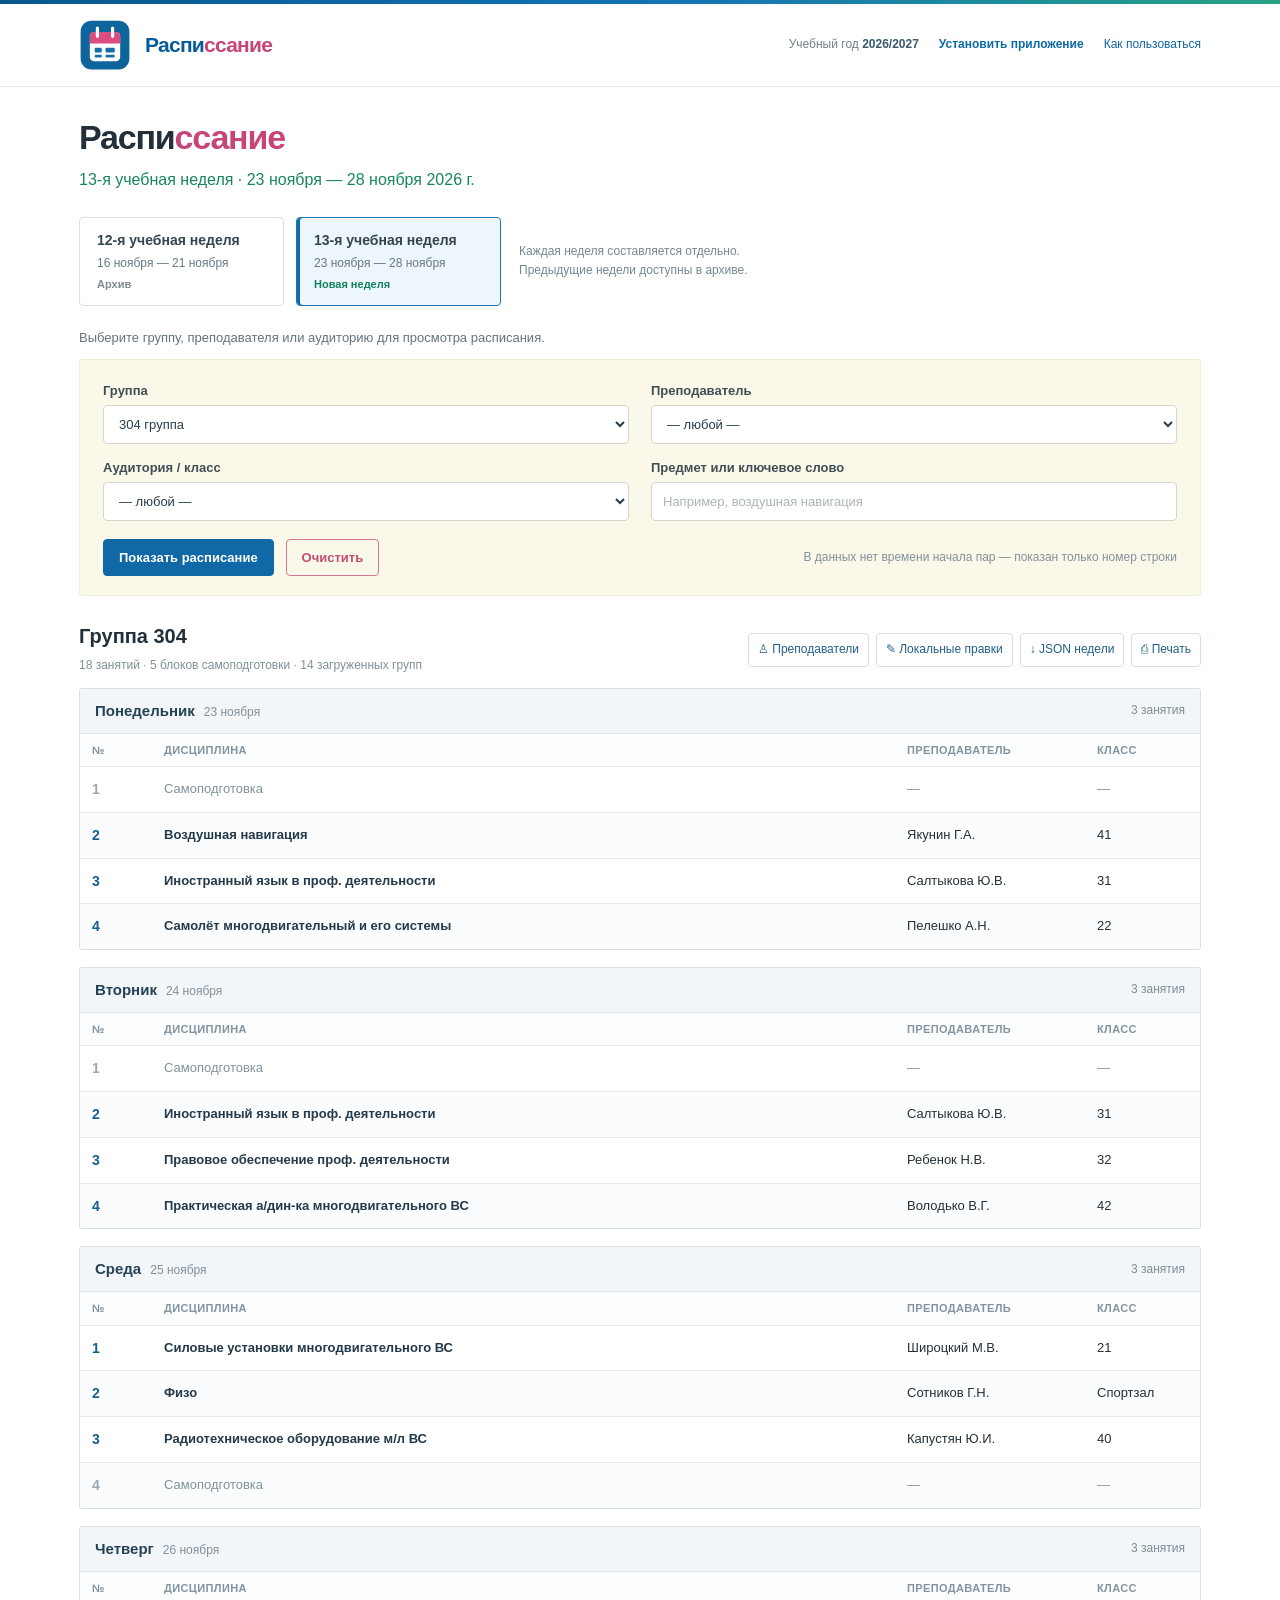
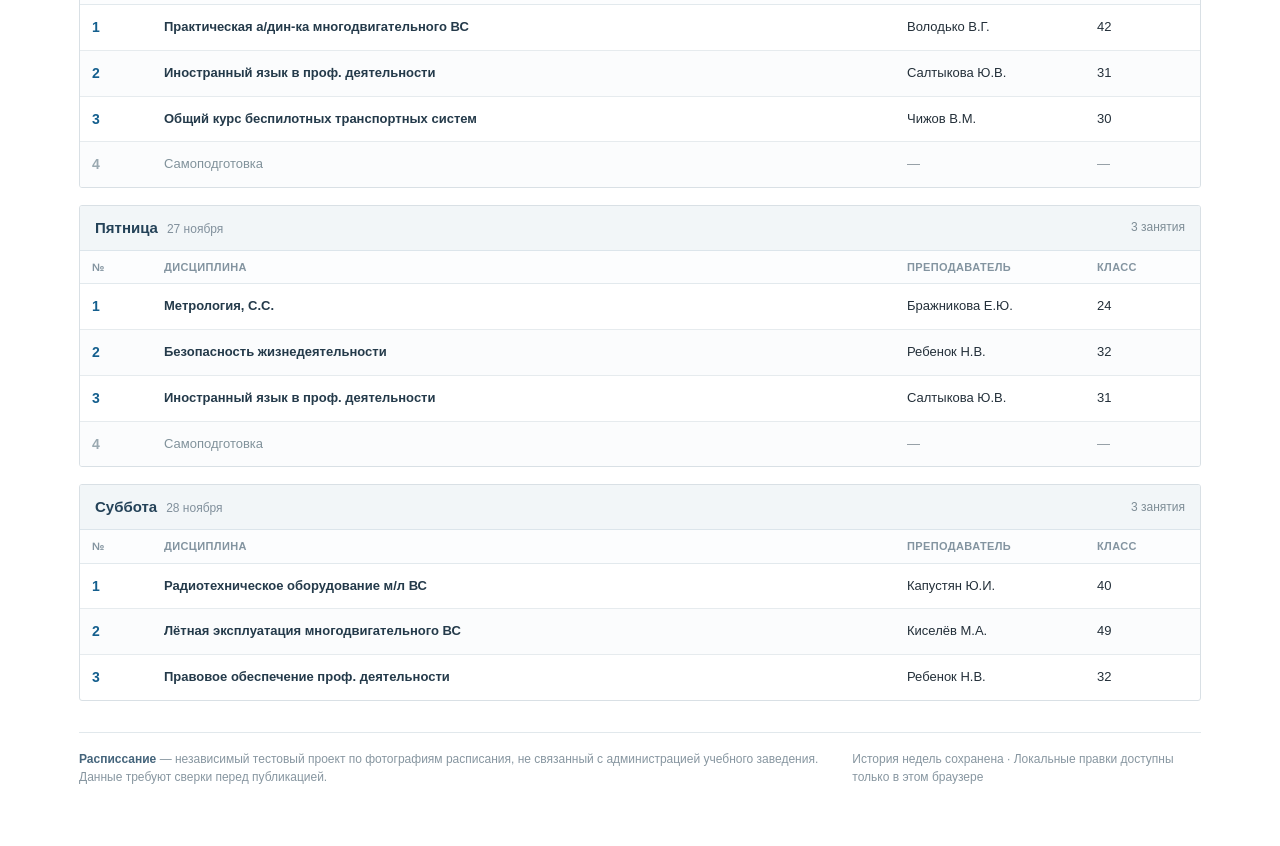
==== index.html @ 6105d711 "Add files via upload" ====
<!doctype html>
<html lang="ru">
<head>
  <meta charset="UTF-8" />
  <meta name="viewport" content="width=device-width,initial-scale=1" />
  <meta name="theme-color" content="#0d639c" />
  <link rel="manifest" href="./manifest.webmanifest" />
  <link rel="apple-touch-icon" href="./assets/icons/apple-touch-icon.png" />
  <link rel="icon" type="image/png" href="./assets/icons/favicon-48.png" />
  <meta name="description" content="Расписсание — независимый тестовый сервис с группами, преподавателями и архивом учебных недель." />
  <title>Расписсание — расписание занятий</title>
  <style>
    :root{color-scheme:light;--blue:#1265a3;--blueDark:#084b80;--blueLight:#eaf3fa;--green:#18865d;--ink:#232f39;--muted:#72808b;--border:#d9e0e5;--pale:#faf9e9;--row:#f6f9fb;--bg:#fff;--red:#cf4c6c}
    *{box-sizing:border-box}html{scroll-behavior:smooth}body{margin:0;background:#fff;color:var(--ink);font-family:-apple-system,BlinkMacSystemFont,"Segoe UI",Arial,sans-serif;font-size:15px;line-height:1.48}button,input,select{font:inherit}button,select{cursor:pointer}button:focus-visible,select:focus-visible,input:focus-visible,a:focus-visible{outline:3px solid #7ac4ef;outline-offset:2px}button:disabled{opacity:.48;cursor:not-allowed}a{color:var(--blue)}
    .top-rule{height:4px;background:linear-gradient(90deg,#09578d 0%,#1174b7 52%,#2ba084 100%)}
    .site-header{border-bottom:1px solid #e6eaed;background:#fff}.header-inner{max-width:1170px;margin:auto;padding:15px 24px;display:flex;justify-content:space-between;align-items:center;gap:18px}.brand{display:flex;align-items:center;gap:14px;text-decoration:none;color:var(--ink)}.brand-logo{display:block;height:52px;width:52px;object-fit:contain}.brand-text strong{display:block;color:#075b97;font-size:19px;line-height:1.15;letter-spacing:.02em}.header-right{display:flex;align-items:center;gap:20px;color:#71818d;font-size:12px}.header-right strong{color:#3a5970;font-weight:650}.header-right a{text-decoration:none}.header-right a:hover{text-decoration:underline}
    .container{max-width:1170px;padding:30px 24px 60px;margin:auto}
    .headline{display:flex;justify-content:space-between;align-items:flex-start;gap:20px;margin-bottom:20px}.headline h1{font-size:34px;letter-spacing:-.035em;line-height:1.18;margin:0 0 11px;font-weight:725}.headline p{margin:0;color:var(--green);font-size:16px;font-weight:500}.headline small{display:none}
    .week-nav{display:flex;align-items:stretch;gap:12px;margin:25px 0 22px}.week-card{display:flex;flex-direction:column;gap:4px;justify-content:center;text-align:left;min-width:205px;background:#fff;border:1px solid var(--border);border-radius:4px;padding:12px 17px;color:#344550;transition:background .16s,border-color .16s}.week-card:hover{border-color:#7aaacb}.week-card.selected{border-color:#1c78b1;background:#edf6fb;box-shadow:inset 3px 0 0 #126ca5}.week-card strong{font-size:14px}.week-card span{font-size:12px;color:#667985}.week-card em{font-style:normal;color:#13815d;font-size:11px;font-weight:650}.week-card.archive em{color:#7c8993}.week-detail{display:flex;align-items:center;color:#768792;font-size:12px;padding-left:6px;line-height:1.6}
    .search-intro{margin:9px 0 12px;font-size:13px;color:#62737e}.filter-panel{background:var(--pale);border:1px solid #f1eed1;padding:21px 23px 19px;border-radius:3px}.filter-grid{display:grid;grid-template-columns:1fr 1fr;gap:14px 22px}.filter-field label{font-size:13px;display:block;font-weight:550;margin-bottom:5px;color:#424e55}.filter-field select,.filter-field input{display:block;width:100%;height:39px;border:1px solid #d5d7cc;border-radius:4px;background:white;color:#283c4b;padding:8px 11px;font-size:13px;min-width:0}.filter-field input::placeholder{color:#abb4b8}.filter-actions{display:flex;align-items:center;gap:12px;margin-top:18px;flex-wrap:wrap}.btn{border:1px solid transparent;border-radius:4px;min-height:37px;padding:8px 15px;font-size:13px;font-weight:550;display:inline-flex;align-items:center;justify-content:center;gap:7px}.btn-primary{color:white;background:#1168a7;border-color:#1168a7}.btn-primary:hover{background:#08568e}.btn-outline{border-color:#d67593;background:transparent;color:#c44d73}.btn-outline:hover{background:#fff3f6}.btn-plain{border-color:#d4e0e8;background:#fff;color:#34647f}.btn-plain:hover{background:#f4f9fb}.filter-info{font-size:12px;color:#83909a;margin-left:auto;line-height:1.4}
    .result-top{display:flex;align-items:center;justify-content:space-between;gap:10px;margin:28px 0 12px}.result-title h2{font-size:20px;line-height:1.25;margin:0 0 4px;font-weight:700}.result-title span{font-size:12px;color:#809099}.result-controls{display:flex;gap:7px;align-items:center;flex-wrap:wrap}.mini-btn{font-size:12px;border:1px solid #d3dfe7;border-radius:4px;background:#fff;color:#235f87;padding:7px 9px}.mini-btn:hover{background:#eff7fc}.mini-btn.is-active{background:#e9f5fc;border-color:#8abbd9}.status-note{background:#f0f8fc;border-left:3px solid #61a5cc;padding:10px 13px;margin:10px 0 19px;font-size:12px;color:#435d70}.status-note.warning{background:#fff8ea;border-color:#d9a045;color:#795c32}.results{display:grid;gap:17px}.day{border:1px solid var(--border);border-radius:3px;background:#fff;overflow:hidden}.day-head{display:flex;justify-content:space-between;align-items:center;gap:8px;background:#f2f6f8;border-bottom:1px solid #dce5eb;padding:11px 15px}.day-head strong{font-size:15px;color:#244258}.day-head span{font-size:12px;color:#81909c;font-weight:400;margin-left:9px}.day-head .day-extra{font-size:12px;color:#7e8d96;display:flex;align-items:center;gap:12px}.day-head .add-day{border:0;background:transparent;color:var(--blue);font-size:12px;font-weight:650;text-decoration:underline}.schedule{border-collapse:collapse;width:100%;table-layout:fixed}.schedule th{text-align:left;font-size:11px;color:#8394a0;letter-spacing:.035em;font-weight:650;text-transform:uppercase;border-bottom:1px solid #e2e9ed;padding:8px 12px;background:#fcfdfe}.schedule td{font-size:13px;padding:12px;border-top:1px solid #e6ebee;vertical-align:top}.schedule tbody tr:first-child td{border-top:0}.schedule tr:nth-child(even){background:#fbfcfd}.schedule tr:hover{background:#f1f8fc}.col-pair{width:72px}.col-subject{width:auto}.col-person{width:190px}.col-room{width:115px}.col-group{width:100px}.pair-no{display:inline-block;color:#145f8e;font-weight:750;font-size:14px}.lesson-name{font-weight:650;color:#243a4a;line-height:1.43}.meta-line{display:block;margin-top:4px;color:#82929b;font-size:11px}.meta-line .tag{color:#547b9b}.self-row td{color:#89959d}.self-row .lesson-name{font-weight:450;color:#81929b}.self-row .pair-no{color:#9aa9b1}.split-list{display:flex;flex-direction:column;gap:8px}.split-variant{border-left:2px solid #87bbd7;padding:0 0 0 10px}.split-variant small{display:block;color:#768992;font-size:11px;margin-top:3px}.tag-split{font-size:10px;color:#2677a2;background:#eaf5fb;display:inline-block;padding:3px 6px;border-radius:3px;margin-bottom:4px}.edit-link{border:0;background:none;color:#2f78a1;font-size:11px;margin-left:8px;text-decoration:underline;cursor:pointer}.review-note{margin-top:5px;color:#ab6a25;font-size:11px}.empty-day{padding:12px 14px;color:#99a5ad;font-size:12px}.empty-all{border:1px dashed #ccdae3;border-radius:4px;padding:28px;background:#f9fcfe;color:#607584;font-size:14px}.empty-all b{display:block;color:#324a5b;margin-bottom:6px}
    .teacher-list{max-height:min(55vh,480px);overflow:auto;border:1px solid #e0e8ed;border-radius:4px}.teacher-entry{width:100%;display:flex;align-items:center;justify-content:space-between;text-align:left;gap:10px;background:white;border:0;border-bottom:1px solid #edf1f3;padding:11px 14px;color:#225a80;font-size:14px;cursor:pointer}.teacher-entry:last-child{border-bottom:0}.teacher-entry:hover,.teacher-entry:focus-visible{background:#eef7fc}.teacher-entry small{color:#758893;font-size:12px}.teacher-note{font-size:12px;color:#6a7c87;margin-bottom:12px}.teacher-search{width:100%;border:1px solid #cfdae1;padding:10px 12px;border-radius:4px;margin:0 0 12px;font-size:14px}
    .brand-accent{color:#c64679}.brand-text strong{font-size:21px;letter-spacing:-.035em}.headline h1 .brand-accent{color:#c64679}.install-link{border:0;background:transparent;color:#0c6ba6;font-size:12px;font-weight:650;cursor:pointer;padding:6px 0}.install-link:hover{text-decoration:underline}.pwa-note{font-size:12px;color:#5e7585;margin:7px 0 0}
    .footer{margin-top:31px;border-top:1px solid #e1e8ec;padding-top:18px;display:flex;justify-content:space-between;gap:15px;color:#8796a0;font-size:12px}.footer strong{color:#44647b}.footer a{text-decoration:none}
    .modal::backdrop{background:#10273880}.modal{border:1px solid #bfd0d8;border-radius:6px;box-shadow:0 28px 70px #11233735;width:min(600px,calc(100% - 24px));max-height:90vh;padding:0;color:var(--ink)}.modal-header{background:#f1f6f9;border-bottom:1px solid #dde6eb;padding:15px 20px;display:flex;justify-content:space-between;align-items:center;gap:10px}.modal-header h2{font-size:18px;margin:0}.modal-close{border:0;background:none;font-size:25px;color:#687d8d;line-height:1}.modal-body{padding:19px 20px}.modal-fields{display:grid;grid-template-columns:1fr 1fr;gap:13px}.modal label{display:block;font-size:12px;color:#526572;margin-bottom:4px}.modal input,.modal select{width:100%;padding:9px 10px;border:1px solid #cfdae1;border-radius:4px;background:#fff;color:var(--ink);font-size:13px}.modal .full{grid-column:1/-1}.modal .variant-fieldset{grid-column:1/-1;border:1px solid #dce5eb;background:#f7fafc;padding:10px;margin:0}.variant-grid{display:grid;grid-template-columns:1fr 1fr 86px;gap:10px}.modal-actions{display:flex;justify-content:flex-end;gap:8px;flex-wrap:wrap;margin-top:18px}.modal-actions .danger{margin-right:auto;color:#bb4260;border-color:#ecb8c7;background:#fff}
    .toast{position:fixed;bottom:18px;right:18px;z-index:100;background:#25465b;color:white;padding:12px 17px;box-shadow:0 12px 35px #092b4933;border-radius:4px;font-size:13px;max-width:320px;opacity:0;pointer-events:none;transform:translateY(12px);transition:.2s}.toast.show{opacity:1;transform:none}
    @media(max-width:750px){.header-inner,.container{padding-left:15px;padding-right:15px}.container{padding-top:23px}.headline h1{font-size:29px}.headline{flex-direction:column;gap:10px}.week-card{min-width:0;flex:1;padding:11px}.week-detail{display:none}.filter-panel{padding:16px}.filter-grid{gap:12px}.result-top{align-items:flex-start;flex-wrap:wrap}.col-pair{width:47px}.col-person{width:130px}.col-room{width:80px}.col-group{width:72px}.schedule th,.schedule td{padding:9px 7px}.brand-logo{height:44px;width:44px}.header-right{display:none}}
    @media(max-width:520px){.container{padding-bottom:42px}.headline h1{font-size:28px}.headline p{font-size:14px}.filter-grid{grid-template-columns:1fr}.filter-actions{gap:8px}.filter-info{margin-left:0;width:100%}.week-nav{gap:7px}.week-card{padding:10px}.week-card strong{font-size:12px}.week-card span{font-size:11px}.day-head{padding:11px 12px}.day-head strong{font-size:13px}.day-head span{font-size:11px;margin-left:5px}.schedule thead{display:none}.schedule tbody tr{display:grid;grid-template-columns:42px minmax(0,1fr) 64px;align-items:start;border-top:1px solid #e6ebee}.schedule tbody tr:first-child{border-top:0}.schedule td{border:0!important;min-width:0;padding:9px 7px!important;font-size:12px}.schedule td.pair-cell{grid-column:1;grid-row:1/3;padding-left:12px!important}.schedule td.subject-cell{grid-column:2;grid-row:1}.schedule td.person-cell{grid-column:2;grid-row:2;padding-top:0!important;color:#738994;font-size:11px}.schedule td.room-cell{grid-column:3;grid-row:1/3;text-align:right;padding-right:12px!important;color:#526979;font-size:12px}.schedule td.group-cell{grid-column:2;grid-row:3;padding-top:0!important;font-size:11px}.lesson-name{font-size:12px}.schedule .lesson-name{overflow-wrap:anywhere}.day-head .day-extra{font-size:11px}.modal-fields{grid-template-columns:1fr}.modal .full{grid-column:1}.variant-grid{grid-template-columns:1fr 1fr}.variant-grid > div:last-child{grid-column:1/-1}.footer{flex-direction:column}.btn{padding:8px 11px}}
    @media print{.top-rule{height:2px}.site-header{display:none}.container{max-width:none;padding:0}.headline h1{font-size:23px}.headline{margin:0 0 14px}.week-nav,.filter-panel,.search-intro,.result-controls,.edit-link,.add-day,.footer,.status-note{display:none!important}.results{gap:10px}.day{break-inside:avoid;page-break-inside:avoid}.schedule td{padding:6px 9px}.result-top{margin-top:5px}}
    /* На мобильном установка PWA остаётся доступной в шапке. */
    @media (max-width:750px){.header-right{display:flex;align-items:center;margin-left:auto;gap:0}.header-right>span,.header-right>a{display:none}.header-right .install-link{font-size:11px;white-space:nowrap}.brand-logo{height:39px;width:39px}.brand{gap:8px}.brand-text strong{font-size:17px}}
  </style>
</head>
<body>
  <div class="top-rule"></div>
  <header class="site-header"><div class="header-inner">
    <a class="brand" href="./index.html" aria-label="Расписсание — расписание занятий"><img class="brand-logo" src="./assets/raspissanie-mark.svg" alt="Значок Расписсание" /><span class="brand-text"><strong>Распи<span class="brand-accent">ссание</span></strong></span></a>
    <div class="header-right"><span>Учебный год <strong>2026/2027</strong></span><button type="button" id="installAppBtn" class="install-link">Установить приложение</button><a href="#help">Как пользоваться</a></div>
  </div></header>
  <main class="container">
    <div class="headline"><div><h1>Распи<span class="brand-accent">ссание</span></h1><p id="periodSubheading">13-я учебная неделя · 23–28 ноября 2026</p></div></div>
    <div class="week-nav" id="weekNav" aria-label="Выбор недели"></div>
    <p class="search-intro">Выберите группу, преподавателя или аудиторию для просмотра расписания.</p>
    <form class="filter-panel" id="filterForm">
      <div class="filter-grid">
        <div class="filter-field"><label for="filterGroup">Группа</label><select id="filterGroup"></select></div>
        <div class="filter-field"><label for="filterTeacher">Преподаватель</label><select id="filterTeacher"></select></div>
        <div class="filter-field"><label for="filterRoom">Аудитория / класс</label><select id="filterRoom"></select></div>
        <div class="filter-field"><label for="filterText">Предмет или ключевое слово</label><input id="filterText" type="search" placeholder="Например, воздушная навигация" autocomplete="off"></div>
      </div>
      <div class="filter-actions"><button class="btn btn-primary" type="submit">Показать расписание</button><button class="btn btn-outline" id="clearFilter" type="button">Очистить</button><span class="filter-info">В данных нет времени начала пар — показан только номер строки</span></div>
    </form>
    <section aria-label="Найденное расписание">
      <div class="result-top"><div class="result-title"><h2 id="resultHeading">Группа 304</h2><span id="resultMeta"></span></div><div class="result-controls">
        <button class="mini-btn" id="showTeachers" type="button">♙ Преподаватели</button>
        <button class="mini-btn" id="editToggle" type="button">✎ Локальные правки</button>
        <button class="mini-btn" id="exportData" type="button">↓ JSON недели</button>
        <button class="mini-btn" id="printBtn" type="button">⎙ Печать</button>
      </div></div>
      <div id="messageArea" aria-live="polite"></div><div id="results" class="results"></div>
    </section>
    <footer class="footer" id="help"><span><strong>Расписсание</strong> — независимый тестовый проект по фотографиям расписания, не связанный с администрацией учебного заведения. Данные требуют сверки перед публикацией.</span><span>История недель сохранена · Локальные правки доступны только в этом браузере</span></footer>
  </main>
  <dialog id="teachersDialog" class="modal" aria-labelledby="teacherDirectoryTitle">
    <div class="modal-header"><h2 id="teacherDirectoryTitle">Справочник преподавателей</h2><button class="modal-close" id="closeTeachers" type="button" aria-label="Закрыть">×</button></div>
    <div class="modal-body"><div class="teacher-note" id="teachersNote"></div><label for="teachersSearch">Поиск по фамилии</label><input id="teachersSearch" class="teacher-search" type="search" placeholder="Например, Капустян" autocomplete="off"/><div class="teacher-list" id="teachersList"></div></div>
  </dialog>
  <dialog id="editor" class="modal" aria-labelledby="editTitle"><div class="modal-header"><h2 id="editTitle">Редактирование занятия</h2><button class="modal-close" id="closeEditor" type="button" aria-label="Закрыть">×</button></div>
    <form id="editForm" class="modal-body"><div class="modal-fields">
      <div><label for="editGroup">Группа</label><input id="editGroup" readonly /></div>
      <div><label for="editDate">Дата</label><input id="editDate" readonly /></div>
      <div><label for="editNumber">Номер строки (пары)</label><select id="editNumber"></select></div>
      <div><label for="editKind">Вид занятия</label><select id="editKind"><option value="lesson">Занятие</option><option value="self_study">Самоподготовка</option><option value="split">По подгруппам</option></select></div>
      <div class="full single-field"><label for="editSubject">Дисциплина</label><input id="editSubject" autocomplete="off" /></div>
      <div class="single-field"><label for="editTeacher">Преподаватель</label><input id="editTeacher" autocomplete="off" /></div>
      <div class="single-field"><label for="editRoom">Класс / аудитория</label><input id="editRoom" autocomplete="off" /></div>
      <fieldset class="variant-fieldset" id="variantFields" hidden><legend>Параллельные занятия по подгруппам</legend><div id="variantInputs"></div></fieldset>
    </div><div class="modal-actions"><button id="deleteLesson" type="button" class="btn danger">Удалить</button><button type="button" id="cancelEditor" class="btn btn-plain">Отмена</button><button class="btn btn-primary" type="submit">Сохранить локально</button></div></form>
  </dialog>
  <div id="toast" class="toast" role="status"></div>
  
  <script defer src="./assets/pwa.js"></script>
  <script>
  (()=>{
    'use strict';
    const $=id=>document.getElementById(id);
    const src={};
    let allWeeks=[];
    let manifest=[];
    const esc=x=>String(x??'').replace(/[&<>"']/g,c=>({'&':'&amp;','<':'&lt;','>':'&gt;','"':'&quot;',"'":'&#39;'}[c]));
    const cp=x=>JSON.parse(JSON.stringify(x));
    const russianForm=(n,one,few,many)=>n%100>=11&&n%100<=14?many:n%10===1?one:n%10>=2&&n%10<=4?few:many;
    const lessonCount=n=>n+' '+russianForm(n,'занятие','занятия','занятий');
    const selfCount=n=>n+' '+russianForm(n,'блок','блока','блоков')+' самоподготовки';
    const groupCount=n=>n+' '+russianForm(n,'загруженная группа','загруженные группы','загруженных групп');
    let teachers=[];
    const teacherById=new Map();
    const teacherByName=new Map();
    function registerTeachers(list){teachers=list;teacherById.clear();teacherByName.clear();for(const t of teachers){teacherById.set(t.id,t);for(const key of [t.surname,t.displayName,...(t.aliases||[])])teacherByName.set(key.toLocaleLowerCase('ru').trim(),t.id)}}
    const idForTeacher=name=>teacherByName.get(String(name||'').toLocaleLowerCase('ru').trim())||null;
    const canonicalName=name=>teacherById.get(idForTeacher(name))?.surname||name;
    const teacherName=(id,fallback)=>teacherById.get(idForTeacher(fallback))?.displayName||teacherById.get(id)?.displayName||canonicalName(fallback)||'—';
    function normalizeLesson(l){
      if(l.teacher)l.teacher=canonicalName(l.teacher);
      if(l.variants?.length){l.teacherIds=[];l.variants.forEach(v=>{if(v.teacher){v.teacher=canonicalName(v.teacher);v.teacherId=idForTeacher(v.teacher)||v.teacherId||null;if(v.teacherId)l.teacherIds.push(v.teacherId)}})}
      else if(l.teacher){l.teacherId=idForTeacher(l.teacher)||l.teacherId||null}
    }
    function normalizeWeek(w){Object.values(w.groups||{}).forEach(g=>Object.values(g.days||{}).forEach(d=>d.lessons.forEach(normalizeLesson)));return w}
    function teacherForLesson(l){return l.variants?.length?l.variants.map(v=>teacherName(v.teacherId,v.teacher)).join(' / '):teacherName(l.teacherId,l.teacher)}
    function teacherMatches(l,id){return (l.variants?.length?l.variants:[l]).some(v=>(idForTeacher(v.teacher)||v.teacherId)===id)}
    const state={week:null,data:null,group:'304',teacher:'',room:'',text:'',edit:false,editing:null};
    const niceDate=s=>new Date(s+'T12:00:00').toLocaleDateString('ru-RU',{day:'numeric',month:'long'});
    const dayName=s=>new Date(s+'T12:00:00').toLocaleDateString('ru-RU',{weekday:'long'});
    const dates=()=>Array.from({length:6},(_,i)=>{const [y,m,d]=state.week.split('-').map(Number);return new Date(Date.UTC(y,m-1,d+i)).toISOString().slice(0,10)});
    const key=week=>'raspissanie-local-v3:'+week;
    let toastHandle;
    function toast(msg){const t=$('toast');t.textContent=msg;t.classList.add('show');clearTimeout(toastHandle);toastHandle=setTimeout(()=>t.classList.remove('show'),3000)}
    function valid(data){return !!(data&&data.groups&&data.weekStart===state.week&&typeof data.groups==='object'&&Object.values(data.groups).every(g=>g&&g.days&&Object.values(g.days).every(day=>Array.isArray(day.lessons))));}
    function load(week){state.week=week;state.data=cp(src[week]);try{const saved=JSON.parse(localStorage.getItem(key(week)));if(valid(saved))state.data=saved;normalizeWeek(state.data);}catch(e){} }
    function save(){try{localStorage.setItem(key(state.week),JSON.stringify(state.data));}catch(e){toast('Не удалось сохранить локально. Скачайте JSON.')}}
    function lessonRows(){const out=[];for(const [g,gd] of Object.entries(state.data.groups))for(const [date,day] of Object.entries(gd.days))for(const l of day.lessons){out.push({group:g,date,lesson:l});}return out}
    const sortText=(a,b)=>a.localeCompare(b,'ru',{numeric:true});
    function populateOptions(){const groups=$('filterGroup'),teacher=$('filterTeacher'),room=$('filterRoom');
      groups.innerHTML='<option value="">Все группы</option>'+[1,2,3].map(course=>'<optgroup label="'+course+' курс">'+Array.from({length:5},(_,i)=>''+course+'0'+(i+1)).map(g=>'<option value="'+g+'">'+g+' группа'+(state.data.groups[g]?'':' — нет данных')+'</option>').join('')+'</optgroup>').join('');
      const rs=new Set();for(const {lesson:l} of lessonRows()){const items=l.variants?.length?l.variants:[l];for(const item of items){if(item.room)rs.add(item.room)}}
      const options=(values,label)=>'<option value="">'+label+'</option>'+Array.from(values).sort(sortText).map(t=>'<option value="'+esc(t)+'">'+esc(t)+'</option>').join('');
      teacher.innerHTML='<option value="">— любой —</option>'+teachers.map(t=>'<option value="'+esc(t.id)+'">'+esc(t.displayName)+'</option>').join('');room.innerHTML=options(rs,'— любой —');
      groups.value=state.group;teacher.value=state.teacher;if(teacher.value!==state.teacher)state.teacher='';room.value=state.room;if(room.value!==state.room)state.room='';$('filterText').value=state.text;
    }
    async function loadWeekAsync(week){if(!src[week]){const info=manifest.find(m=>m.weekStart===week);if(!info)throw new Error('Week manifest entry not found: '+week);const resp=await fetch(info.file);if(!resp.ok)throw new Error('Failed to load '+info.file);src[week]=await resp.json();}load(week);populateOptions();render()}
    function allSubjects(l){const variants=l.variants?.length?l.variants:[l];return variants.map(v=>[v.subject,v.teacher,v.room].join(' ')).join(' ')+' '+[l.subject,l.teacher,l.room].join(' ')}
    function passes(row){const l=row.lesson, variants=l.variants?.length?l.variants:[l];if(state.group&&row.group!==state.group)return false;
      if(state.teacher&&!teacherMatches(l,state.teacher))return false;
      if(state.room&&!variants.some(v=>(v.room||'').split('/').some(s=>s.trim()===state.room)||v.room===state.room))return false;
      if(state.text&&!(allSubjects(l)+' '+teacherForLesson(l)).toLocaleLowerCase('ru').includes(state.text.toLocaleLowerCase('ru')))return false;
      return true;
    }
    const filtered=()=>lessonRows().filter(passes);
    function renderWeekNav(){ $('weekNav').innerHTML=allWeeks.map(w=>{const data=src[w]||manifest.find(m=>m.weekStart===w),selected=w===state.week,archive=w!==allWeeks[allWeeks.length-1];return '<button class="week-card '+(archive?'archive ':'')+(selected?'selected':'')+'" data-week="'+w+'" aria-pressed="'+selected+'"><strong>'+data.academicWeek+'-я учебная неделя</strong><span>'+niceDate(w)+' — '+niceDate(data.weekEnd)+'</span><em>'+(archive?'Архив':'Новая неделя')+'</em></button>'}).join('')+'<span class="week-detail">Каждая неделя составляется отдельно.<br>Предыдущие недели доступны в архиве.</span>';
      for(const b of $('weekNav').querySelectorAll('[data-week]'))b.addEventListener('click',()=>{loadWeekAsync(b.dataset.week)});
    }
    function editButton(row){if(!state.edit)return '';return '<button type="button" class="edit-link" data-edit="'+esc(row.lesson.id)+'" data-group="'+esc(row.group)+'" data-date="'+esc(row.date)+'">изменить</button>'}
    function metadata(l){return l.kind==='self_study'?'Самоподготовка':l.kind==='split'?'Занятия по подгруппам':'Учебное занятие'}
    function lessonSubject(l){if(l.kind==='self_study')return '<span class="lesson-name">Самоподготовка</span>';
      if(l.variants?.length){return '<span class="tag-split">Параллельно · подгруппы</span><div class="split-list">'+l.variants.map((v,i)=>'<div class="split-variant"><span class="lesson-name">'+esc(v.subject)+'</span><small>'+esc(teacherName(v.teacherId,v.teacher))+' · '+esc(v.room==='с/з'?'спортзал':('класс '+(v.room||'—')))+'</small></div>').join('')+'</div>'}
      return '<span class="lesson-name">'+esc(l.subject)+'</span>';}
    function teacherText(l){if(l.kind==='self_study')return '—';return esc(teacherForLesson(l))}
    function roomText(l){if(l.kind==='self_study')return '—';return esc(l.room==='с/з'?'Спортзал':(l.room||'—'))}
    function tableRow(row,multi){const l=row.lesson,self=l.kind==='self_study';return '<tr class="'+(self?'self-row':'')+'"><td class="pair-cell"><span class="pair-no">'+esc(l.number)+'</span></td><td class="subject-cell">'+lessonSubject(l)+editButton(row)+(l.reviewNote?'<div class="review-note">'+esc(l.reviewNote)+'</div>':'')+'</td><td class="person-cell">'+teacherText(l)+'</td><td class="room-cell">'+roomText(l)+'</td>'+(multi?'<td class="group-cell"><b>'+esc(row.group)+'</b></td>':'')+'</tr>'}
    function render(){const data=state.data,all=filtered(),multi=!state.group;
      $('periodSubheading').textContent=data.academicWeek+'-я учебная неделя · '+niceDate(data.weekStart)+' — '+niceDate(data.weekEnd)+' 2026 г.';
      renderWeekNav();
      $('editToggle').classList.toggle('is-active',state.edit);$('editToggle').textContent=state.edit?'✓ Режим правок включён':'✎ Локальные правки';
      const groupKnown=!!data.groups[state.group],isMissing=state.group&&!groupKnown;let title=multi?'Все группы':'Группа '+state.group;
      if(state.teacher)title='Преподаватель: '+teacherName(state.teacher,'');if(state.room)title='Аудитория: '+state.room;
      $('resultHeading').textContent=title;
      const study=all.filter(r=>r.lesson.kind!=='self_study').length;
      $('resultMeta').textContent=lessonCount(study)+' · '+selfCount(all.filter(r=>r.lesson.kind==='self_study').length)+' · '+groupCount(Object.keys(data.groups).length);
      const archived=state.week!==allWeeks[allWeeks.length-1];let notes=[];
      if(isMissing)notes.push('<div class="status-note warning">Для группы '+esc(state.group)+' на эту неделю данные пока не загружены. Это не означает, что занятий нет. <button type="button" class="edit-link" id="switchAll">Посмотреть доступные группы</button></div>');
      else if(!state.group&&Object.keys(data.groups).length<15)notes.push('<div class="status-note">На эту неделю загружено '+Object.keys(data.groups).length+' из 15 групп. Остальные появятся после получения расписания.</div>');
      if(state.edit)notes.push('<div class="status-note warning">Режим локальных правок: изменения видны только в этом браузере. После проверки скачайте JSON недели, чтобы включить их в опубликованную версию.</div>');
      if(archived&&!state.edit)notes.push('<div class="status-note">Архивная неделя. Данные сохранены отдельно от новой недели.</div>');
      $('messageArea').innerHTML=notes.join('');const s=$('switchAll');if(s)s.onclick=()=>{state.group='';$('filterGroup').value='';render()};
      let html='';for(const date of dates()){
        const rows=all.filter(r=>r.date===date).sort((a,b)=>a.lesson.number-b.lesson.number||sortText(a.group,b.group));
        const n=rows.filter(r=>r.lesson.kind!=='self_study').length;
        if(!rows.length&&state.teacher||!rows.length&&state.room||!rows.length&&state.text)continue;
        if(!rows.length&&isMissing)continue;
        html+='<section class="day"><div class="day-head"><div><strong>'+dayName(date).replace(/^./,c=>c.toUpperCase())+'</strong><span>'+niceDate(date)+'</span></div><div class="day-extra">'+lessonCount(n)+(state.edit&&state.group&&data.groups[state.group]?'<button type="button" class="add-day" data-add="'+date+'">+ Добавить</button>':'')+'</div></div>';
        if(!rows.length)html+='<div class="empty-day">Занятий не указано</div>';else html+='<table class="schedule"><thead><tr><th class="col-pair">№</th><th class="col-subject">Дисциплина</th><th class="col-person">Преподаватель</th><th class="col-room">Класс</th>'+(multi?'<th class="col-group">Группа</th>':'')+'</tr></thead><tbody>'+rows.map(r=>tableRow(r,multi)).join('')+'</tbody></table>';
        html+='</section>';
      }
      $('results').innerHTML=html||'<div class="empty-all"><b>'+(isMissing?'Расписание пока не загружено':'Ничего не найдено')+'</b>'+(isMissing?'Выберите другую группу или откройте предыдущую неделю.':'Попробуйте изменить фильтры или очистить поиск.')+'</div>';
      for(const e of $('results').querySelectorAll('[data-edit]'))e.onclick=()=>openEditor(e.dataset.group,e.dataset.date,e.dataset.edit);
      for(const e of $('results').querySelectorAll('[data-add]'))e.onclick=()=>openEditor(state.group,e.dataset.add,null);
    }
    const getLesson=(group,date,id)=>state.data.groups[group]?.days[date]?.lessons.find(l=>l.id===id);
    function openEditor(group,date,id){const gd=state.data.groups[group];if(!gd)return;const l=id?cp(getLesson(group,date,id)):null;state.editing={group,date,id};
      $('editTitle').textContent=id?'Изменить занятие':'Добавить занятие';$('editGroup').value=group;$('editDate').value=date;
      $('editNumber').innerHTML=Array.from({length:8},(_,i)=>'<option value="'+(i+1)+'">'+(i+1)+'</option>').join('');$('editNumber').value=l?.number||((gd.days[date]?.lessons?.length||0)+1);
      $('editKind').value=l?.kind||'lesson';$('editSubject').value=l?.kind==='split'?'':l?.subject||'';$('editTeacher').value=l?.kind==='split'?'':l?teacherName(l.teacherId,l.teacher):'';$('editRoom').value=l?.kind==='split'?'':l?.room||'';
      $('variantInputs').innerHTML='';const variants=l?.variants||[{subject:'',teacher:'',room:''},{subject:'',teacher:'',room:''}];for(let i=0;i<2;i++){const v=variants[i]||{};$('variantInputs').insertAdjacentHTML('beforeend','<div class="variant-grid" style="margin-bottom:8px"><div><label>Подгруппа '+(i+1)+' · дисциплина</label><input data-v="'+i+'" data-field="subject"></div><div><label>Преподаватель</label><input data-v="'+i+'" data-field="teacher"></div><div><label>Аудитория</label><input data-v="'+i+'" data-field="room"></div></div>');for(const inp of $('variantInputs').querySelectorAll('[data-v="'+i+'"]'))inp.value=v[inp.dataset.field]||''}
      $('deleteLesson').hidden=!id;adjustKind();$('editor').showModal();
    }
    function adjustKind(){const kind=$('editKind').value;$('variantFields').hidden=kind!=='split';for(const el of $('editForm').querySelectorAll('.single-field'))el.hidden=kind!=='lesson'}
    function closeEditor(){$('editor').close();state.editing=null}
    function saveEdit(e){e.preventDefault();const meta=state.editing;if(!meta)return;const {group,date,id}=meta;const gd=state.data.groups[group];if(!gd.days[date])gd.days[date]={lessons:[]};const list=gd.days[date].lessons;
      const kind=$('editKind').value,number=Number($('editNumber').value);let l=id?getLesson(group,date,id):{id:group+'-'+date+'-'+Date.now().toString(36),number};
      if(!l)return;l.number=number;l.kind=kind;
      if(kind==='self_study'){l.subject='Самоподготовка';l.teacher=null;l.room=null;delete l.variants}
      else if(kind==='split'){const variants=[];for(let i=0;i<2;i++){const v={};for(const inp of $('variantInputs').querySelectorAll('[data-v="'+i+'"]'))v[inp.dataset.field]=inp.value.trim();if(v.subject)variants.push(v)}if(!variants.length){toast('Укажите хотя бы одно занятие подгруппы');return}l.variants=variants;l.subject=variants.map(v=>v.subject).join(' / ');l.teacher=variants.map(v=>v.teacher).join(' / ');l.room=variants.map(v=>v.room).join(' / ')}
      else{l.subject=$('editSubject').value.trim();if(!l.subject){toast('Укажите дисциплину');return}l.teacher=$('editTeacher').value.trim();l.room=$('editRoom').value.trim();delete l.variants}
      normalizeLesson(l);if(!id)list.push(l);delete l.reviewNote;save();closeEditor();render();toast('Сохранено в этом браузере');
    }
    function exportJSON(){const text=JSON.stringify(state.data,null,2),blob=new Blob([text],{type:'application/json;charset=utf-8'}),href=URL.createObjectURL(blob),a=document.createElement('a');a.href=href;a.download='raspissanie-'+state.week+'.json';document.body.appendChild(a);a.click();a.remove();setTimeout(()=>URL.revokeObjectURL(href),500);toast('JSON недели скачан')}
    async function init(){
      const embedded=$('embeddedArchive');
      if(embedded){const bundle=JSON.parse(embedded.textContent);registerTeachers(bundle.teachers.teachers);manifest=bundle.manifest;Object.assign(src,bundle.weeks)}
      else {const [mf,td]=await Promise.all([fetch('./data/weeks/manifest.json').then(r=>{if(!r.ok)throw new Error('manifest');return r.json()}),fetch('./data/teachers.json').then(r=>{if(!r.ok)throw new Error('teachers');return r.json()})]);manifest=mf;registerTeachers(td.teachers)}
      allWeeks=manifest.map(m=>m.weekStart).sort();state.week=allWeeks[allWeeks.length-1];await loadWeekAsync(state.week)
    }
    function renderTeacherDirectory(){
      const query=$('teachersSearch').value.trim().toLocaleLowerCase('ru');
      const matches=teachers.filter(t=>t.displayName.toLocaleLowerCase('ru').includes(query));
      $('teachersNote').textContent=teachers.length+' '+russianForm(teachers.length,'преподаватель','преподавателя','преподавателей')+' в справочнике. Выберите фамилию, чтобы увидеть занятия за выбранную неделю.';
      $('teachersList').innerHTML=matches.length?matches.map(t=>'<button class="teacher-entry" type="button" data-teacher="'+esc(t.id)+'"><span>'+esc(t.displayName)+'</span><small>Показать расписание</small></button>').join(''):'<div class="empty-day">Не найдено</div>';
      $('teachersList').querySelectorAll('[data-teacher]').forEach(button=>button.onclick=()=>{
        state.group='';state.teacher=button.dataset.teacher;state.room='';state.text='';populateOptions();$('filterGroup').value='';$('filterTeacher').value=state.teacher;render();$('teachersDialog').close();$('results').scrollIntoView({behavior:'smooth',block:'start'})
      });
    }

    $('showTeachers').onclick=()=>{$('teachersSearch').value='';renderTeacherDirectory();$('teachersDialog').showModal()};
    $('closeTeachers').onclick=()=>$('teachersDialog').close();
    $('teachersSearch').oninput=renderTeacherDirectory;
    $('teachersDialog').addEventListener('click',e=>{if(e.target===$('teachersDialog'))$('teachersDialog').close()});
    $('filterForm').addEventListener('submit',e=>{e.preventDefault();state.group=$('filterGroup').value;state.teacher=$('filterTeacher').value;state.room=$('filterRoom').value;state.text=$('filterText').value.trim();render()});
    $('clearFilter').onclick=()=>{state.group='304';state.teacher='';state.room='';state.text='';populateOptions();render()};
    $('editToggle').onclick=()=>{state.edit=!state.edit;render()};$('exportData').onclick=exportJSON;$('printBtn').onclick=()=>window.print();
    $('editKind').onchange=adjustKind;$('editForm').onsubmit=saveEdit;$('closeEditor').onclick=closeEditor;$('cancelEditor').onclick=closeEditor;
    $('deleteLesson').onclick=()=>{const x=state.editing;if(!x||!x.id)return;if(!confirm('Удалить эту строку расписания?'))return;const a=state.data.groups[x.group].days[x.date].lessons;const i=a.findIndex(l=>l.id===x.id);if(i<0)return;a.splice(i,1);save();closeEditor();render();toast('Строка удалена локально')};
    $('editor').addEventListener('click',e=>{if(e.target===$('editor'))closeEditor()});
    init().catch(err=>{console.error(err);$('messageArea').innerHTML='<div class="status-note warning">Не удалось загрузить данные расписания. Для локального просмотра запустите сайт через сервер (например, <code>python -m http.server</code>) или откройте GitHub Pages.</div>';});
  })();
  </script>
</body>
</html>
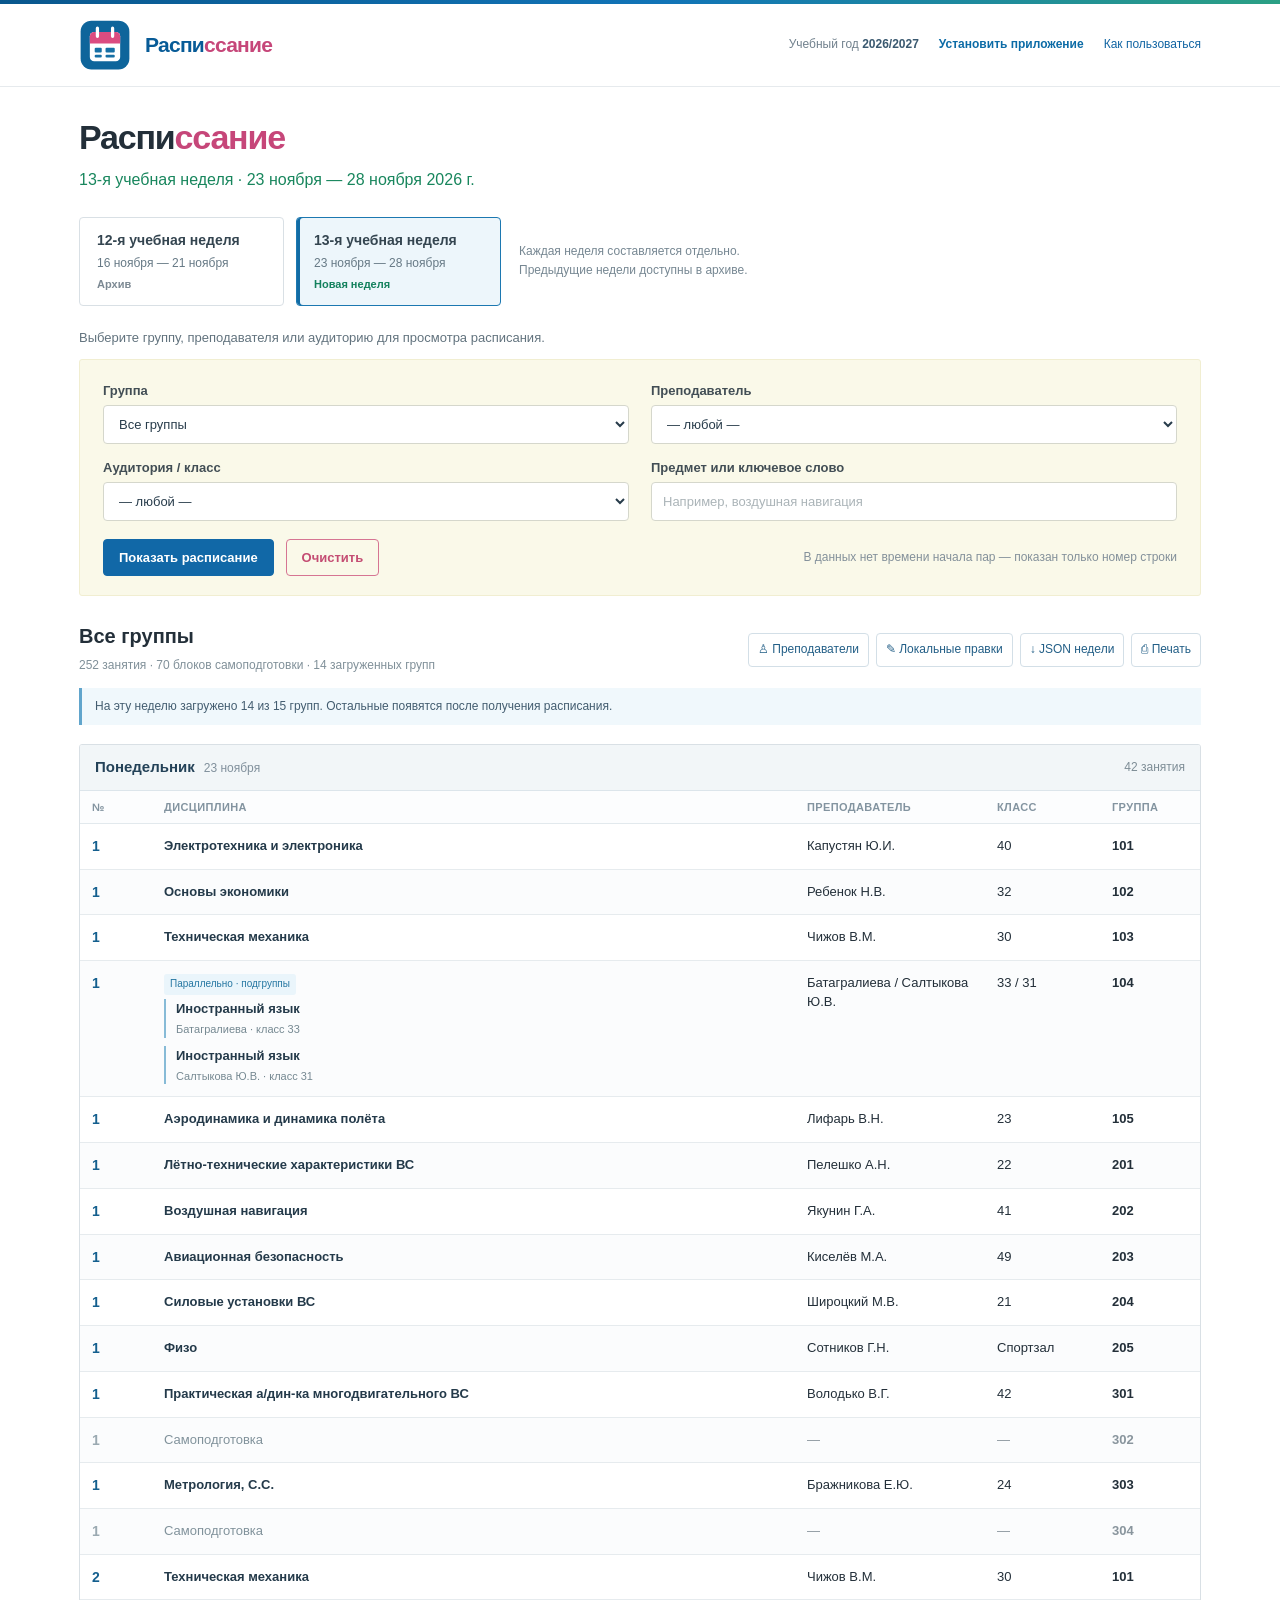
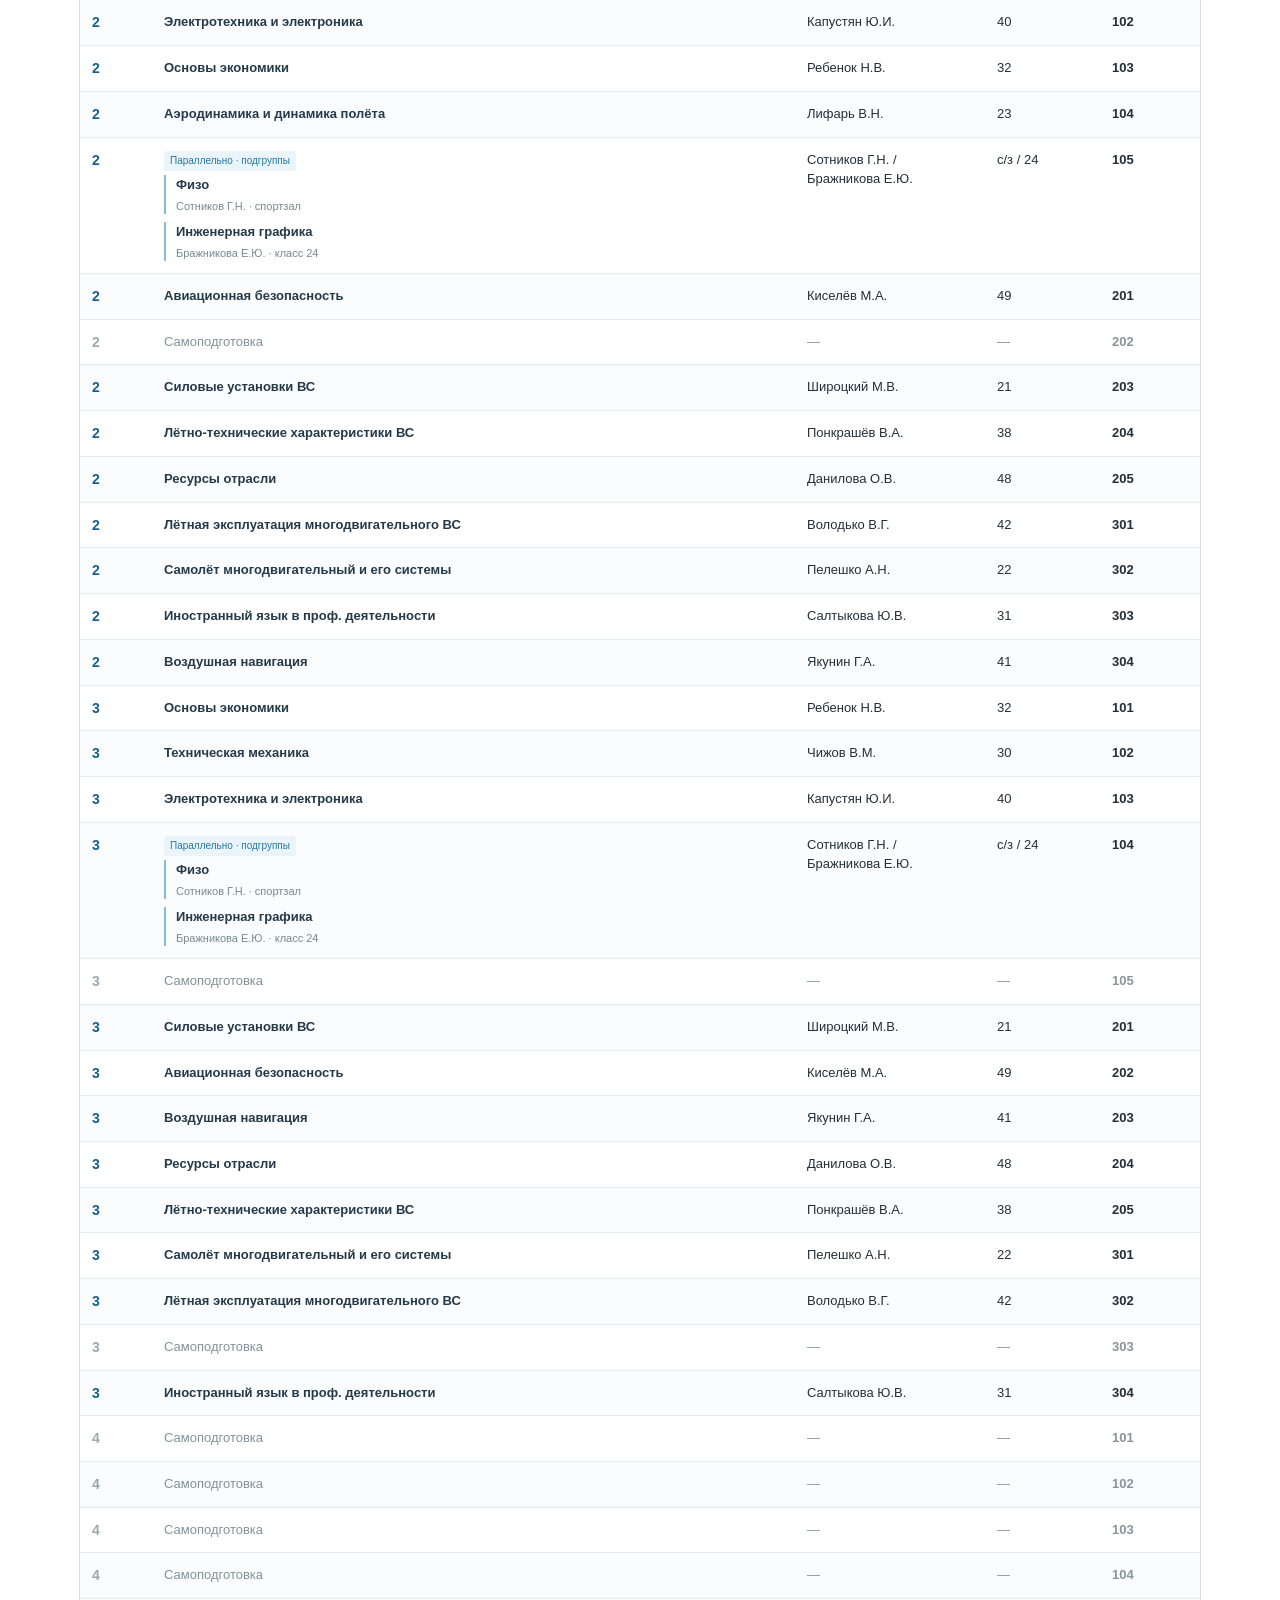
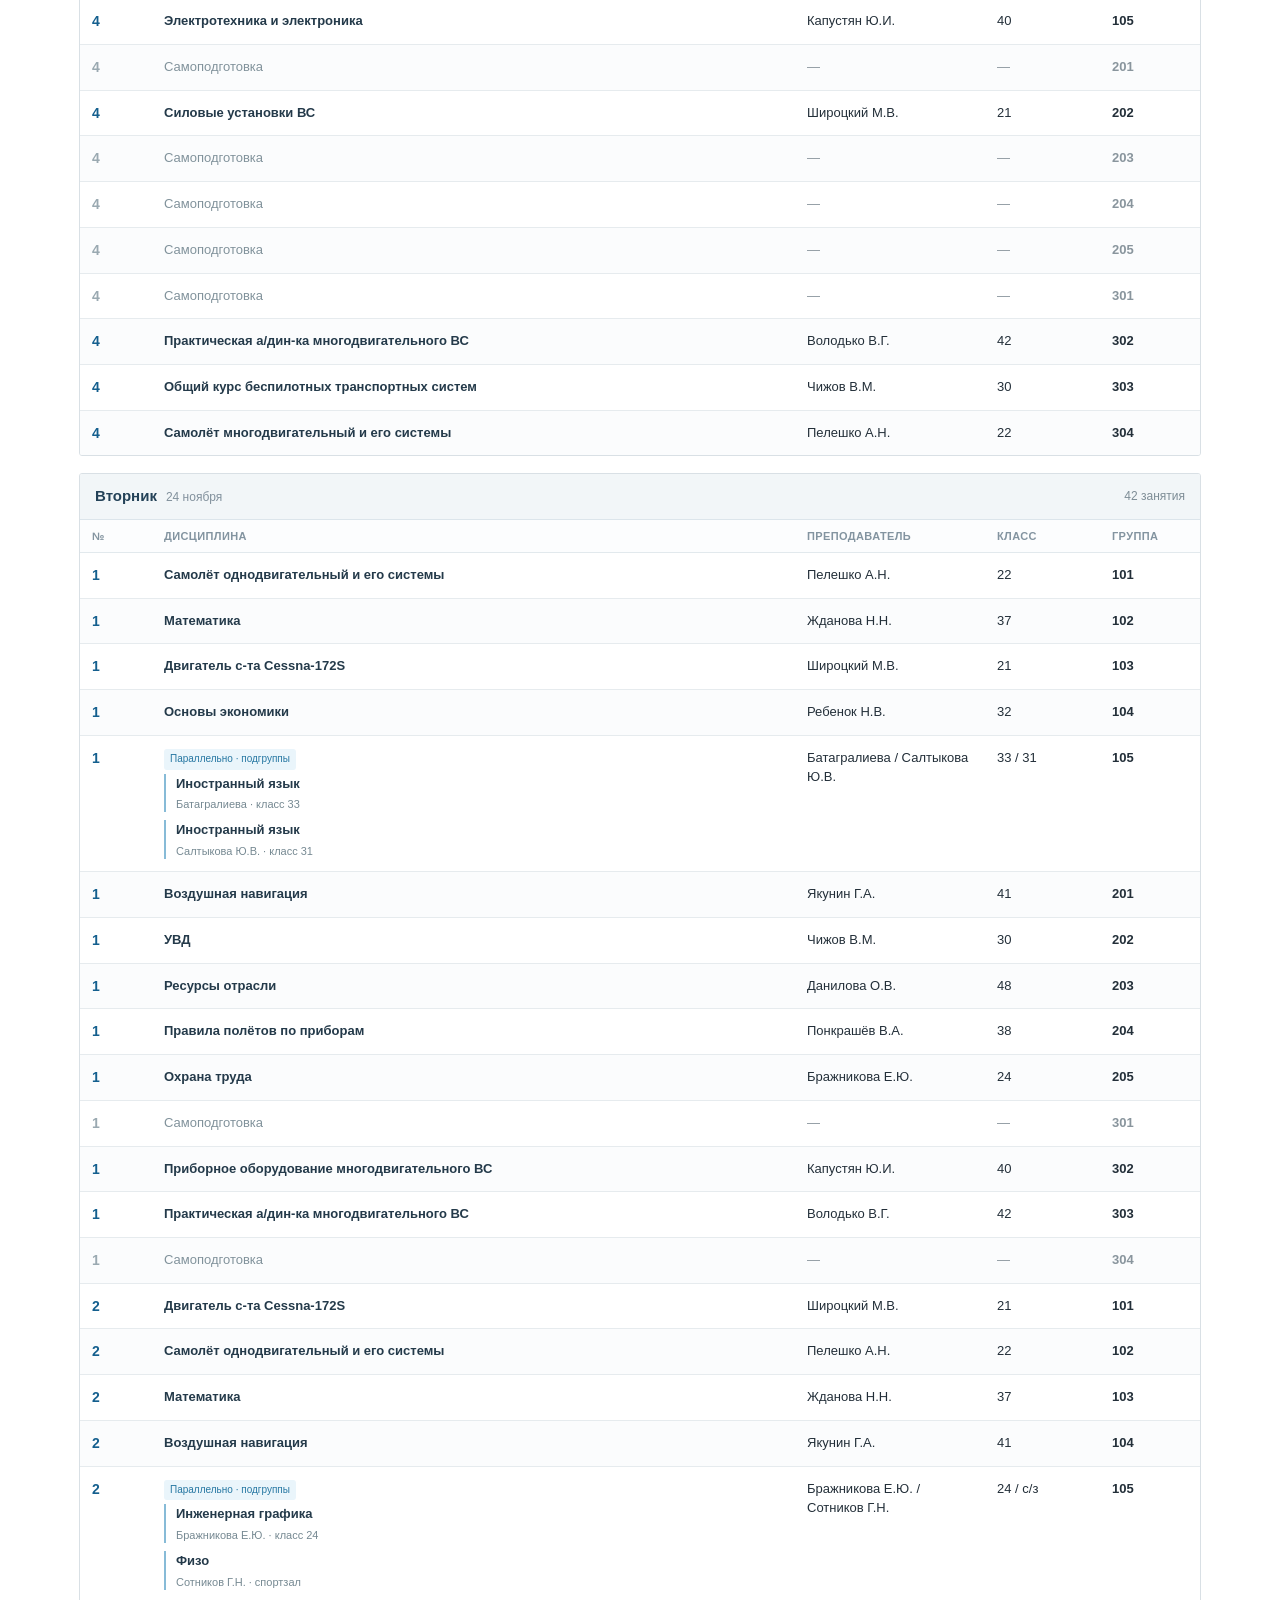
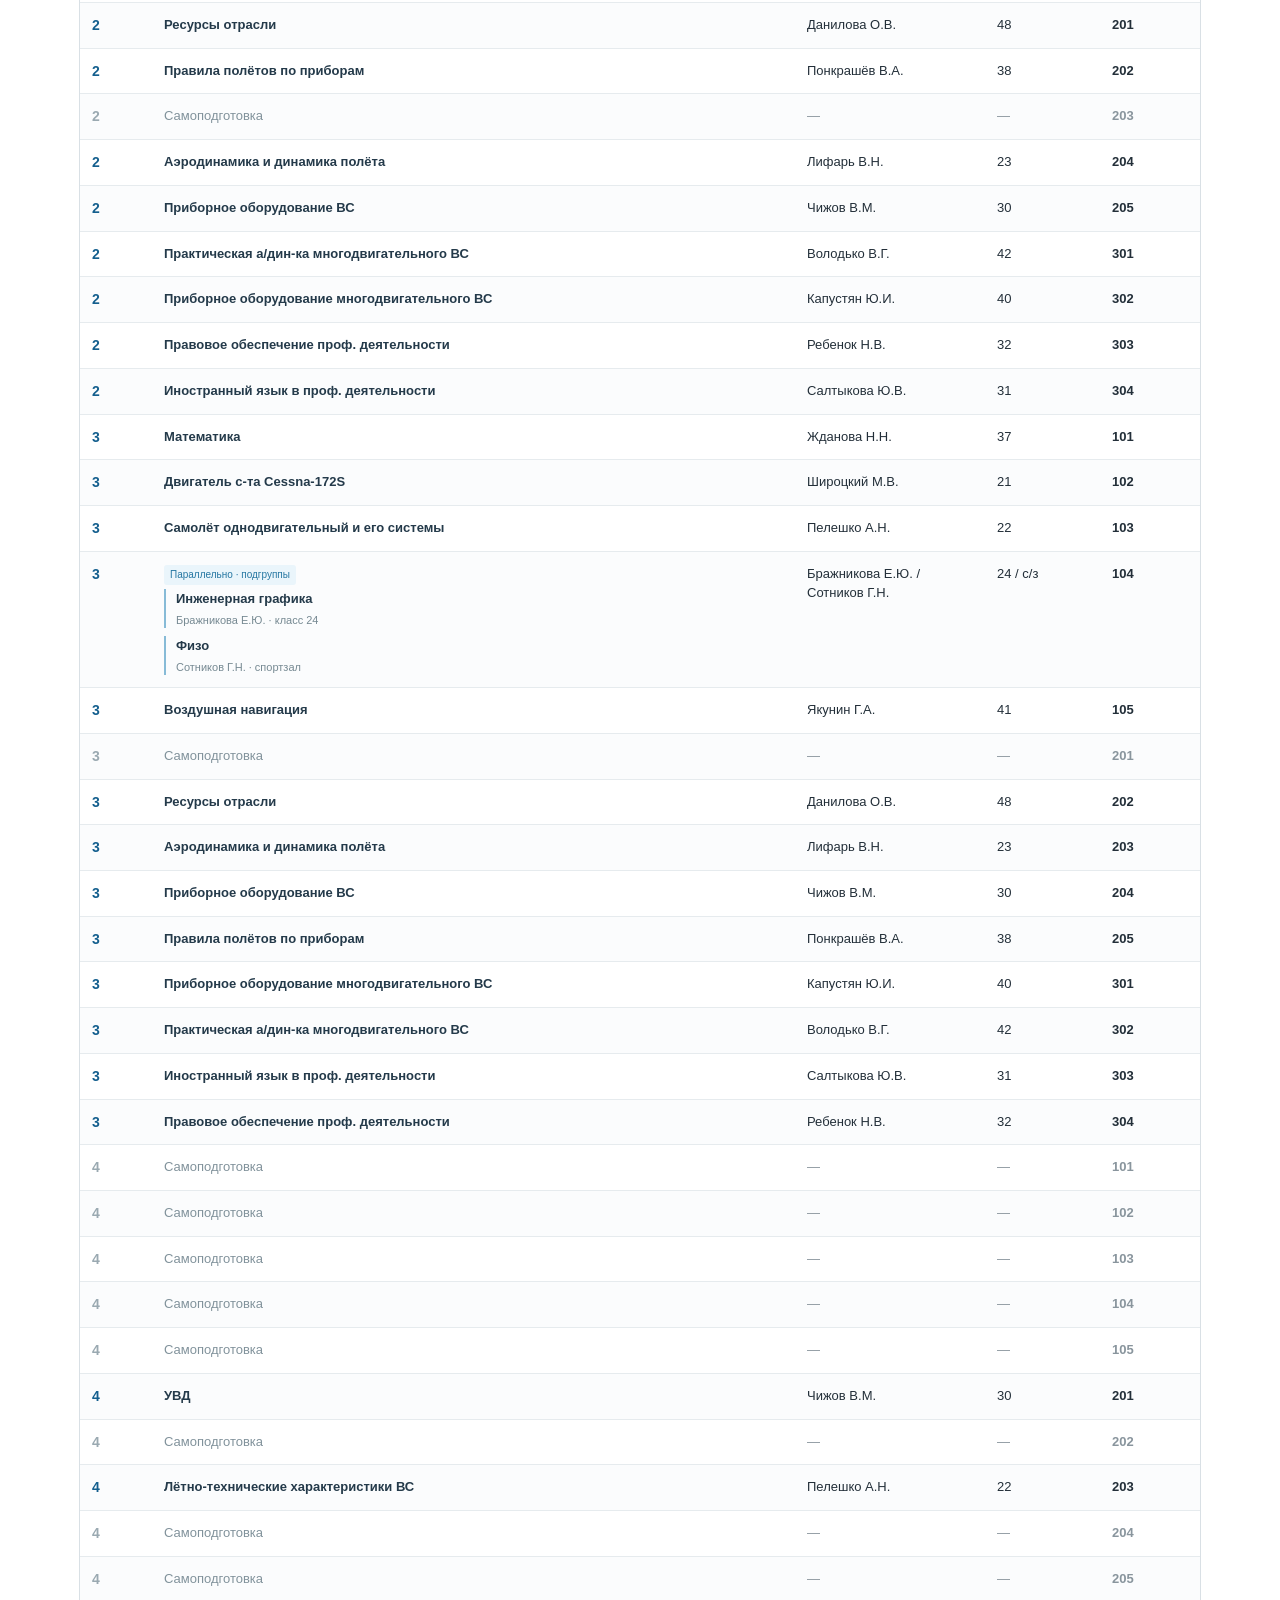
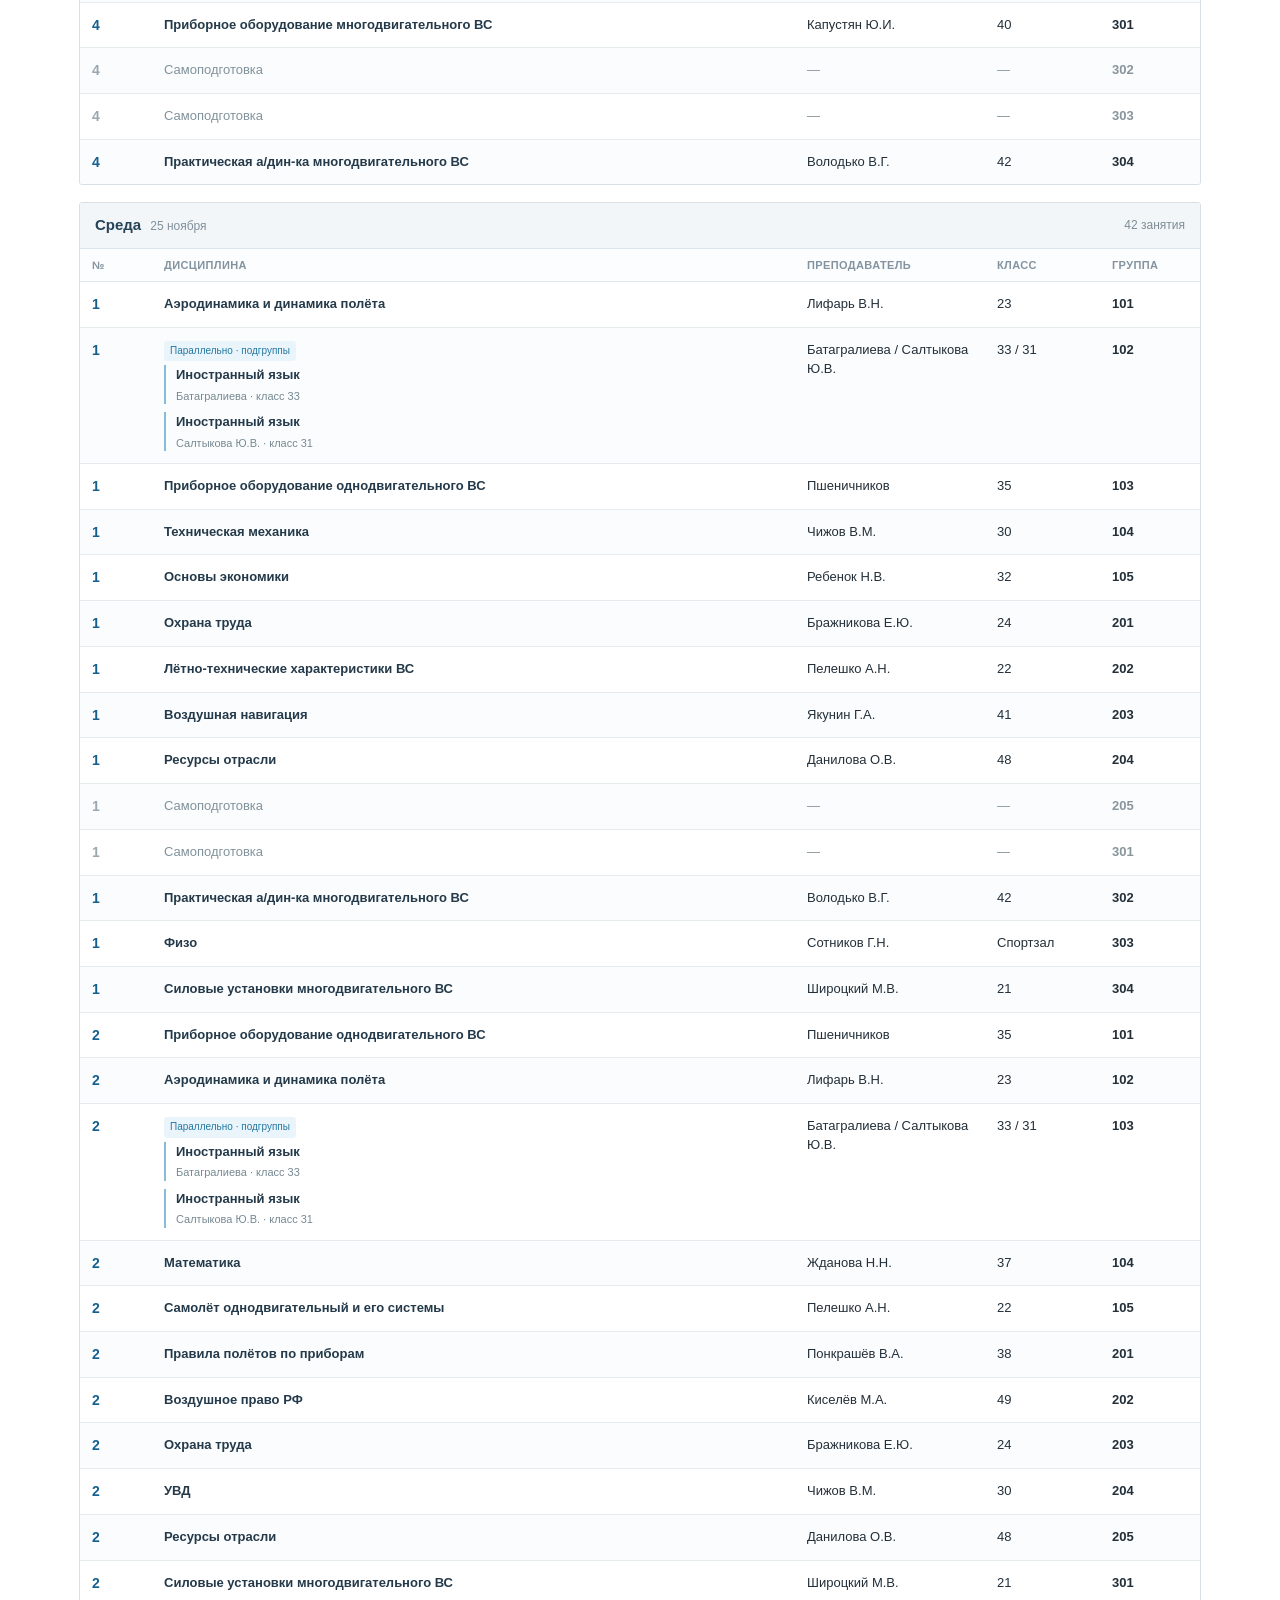
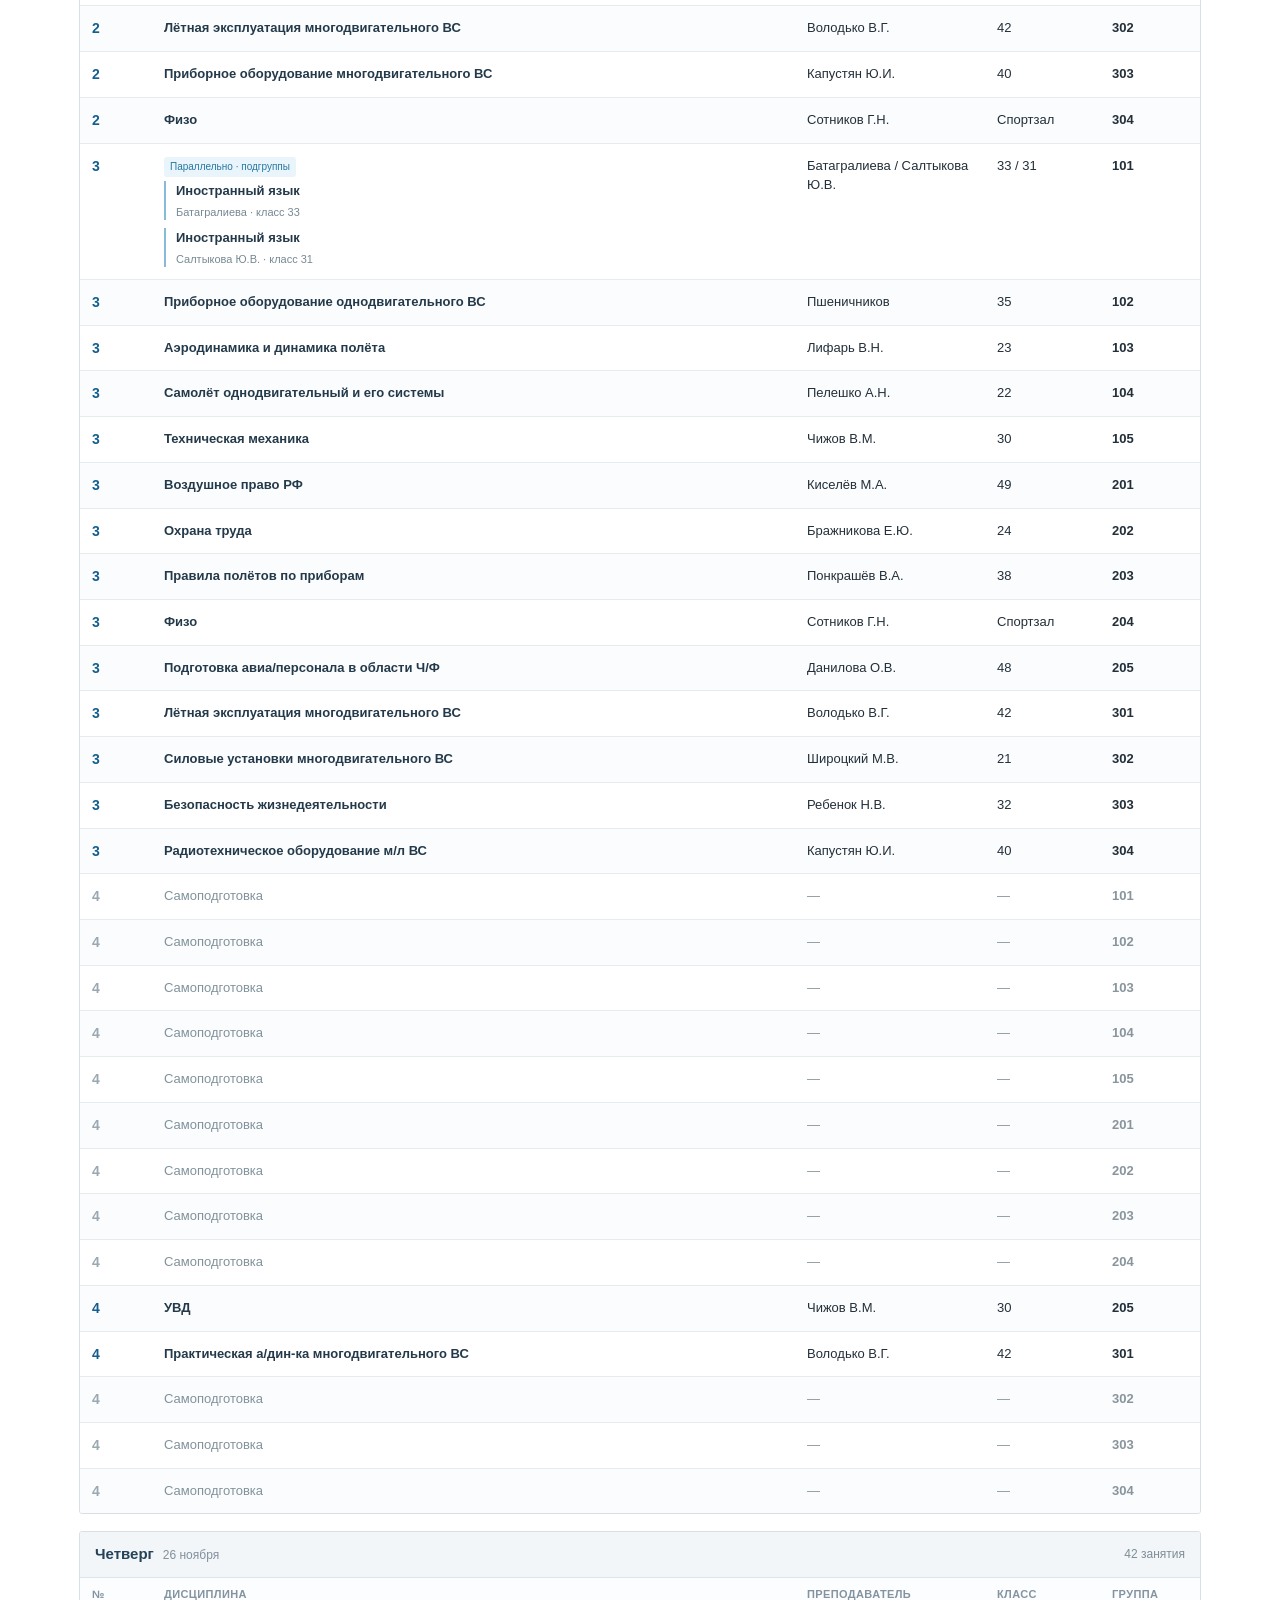
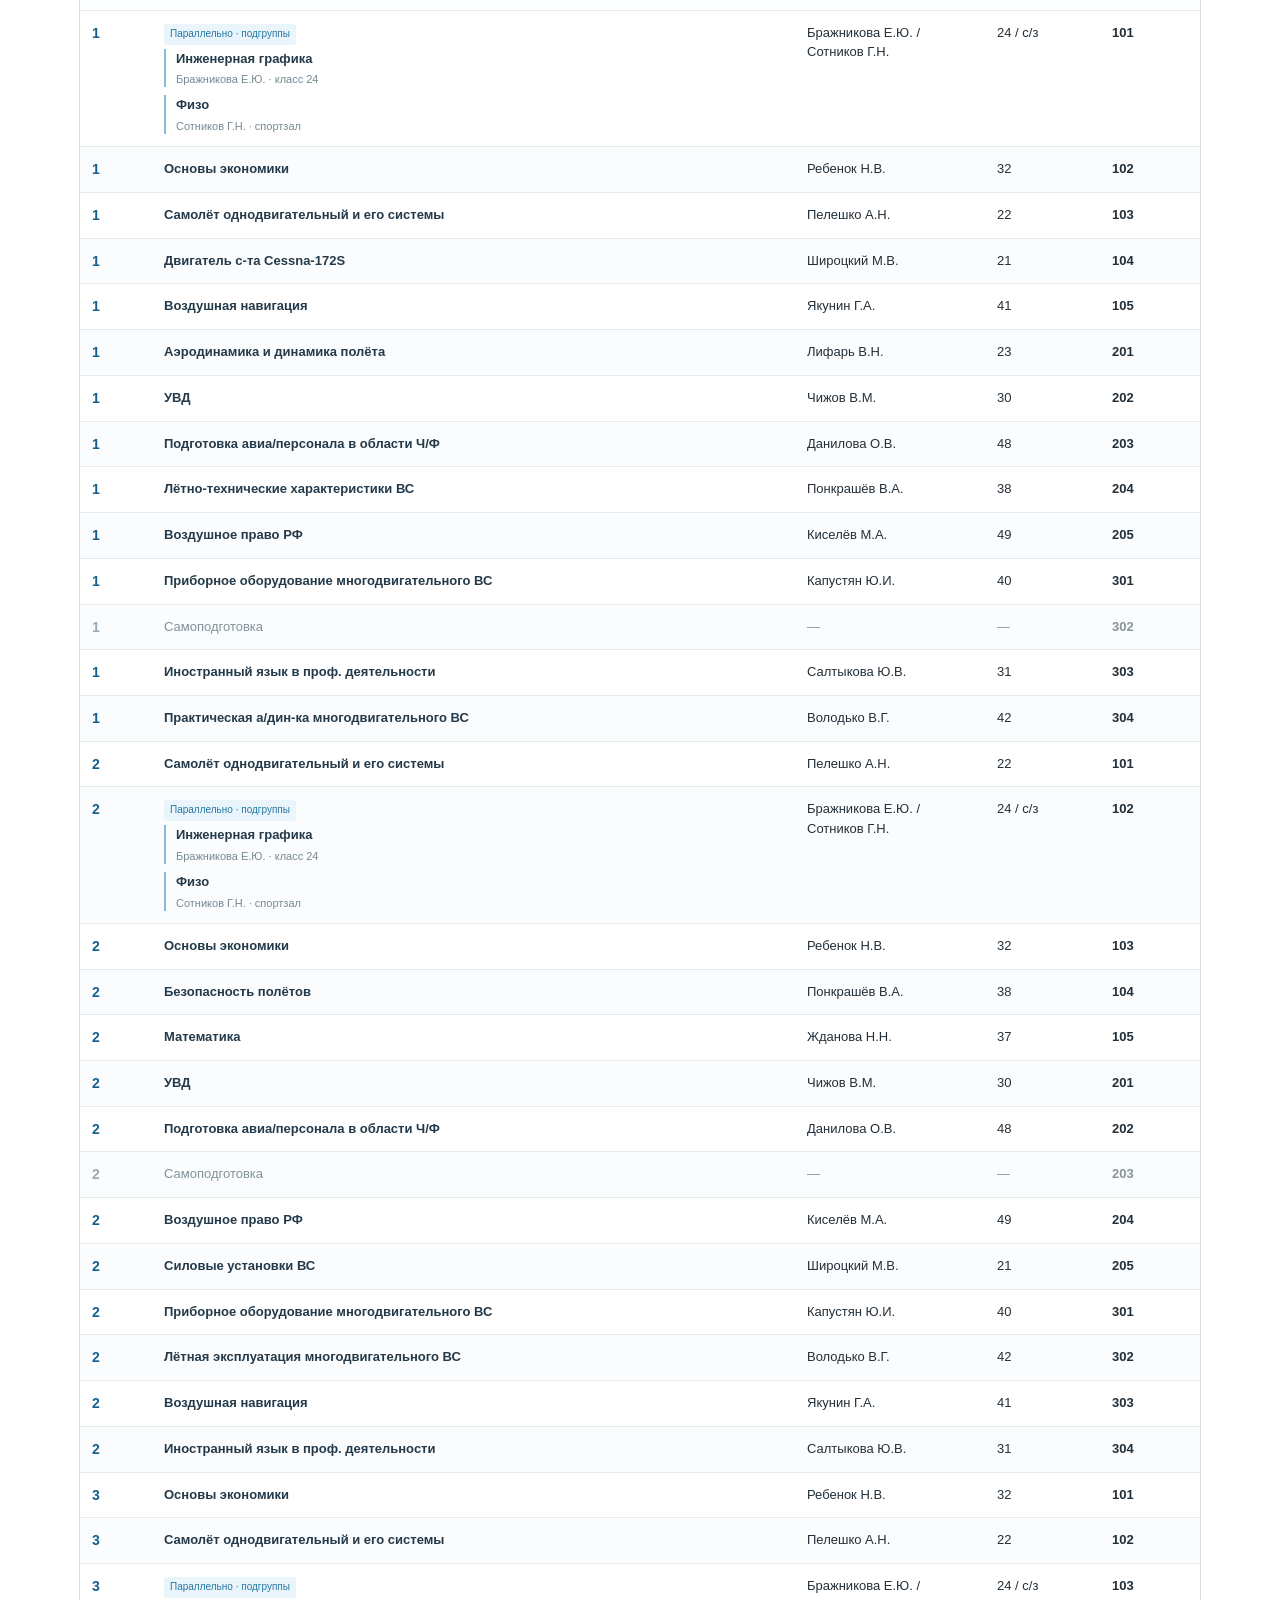
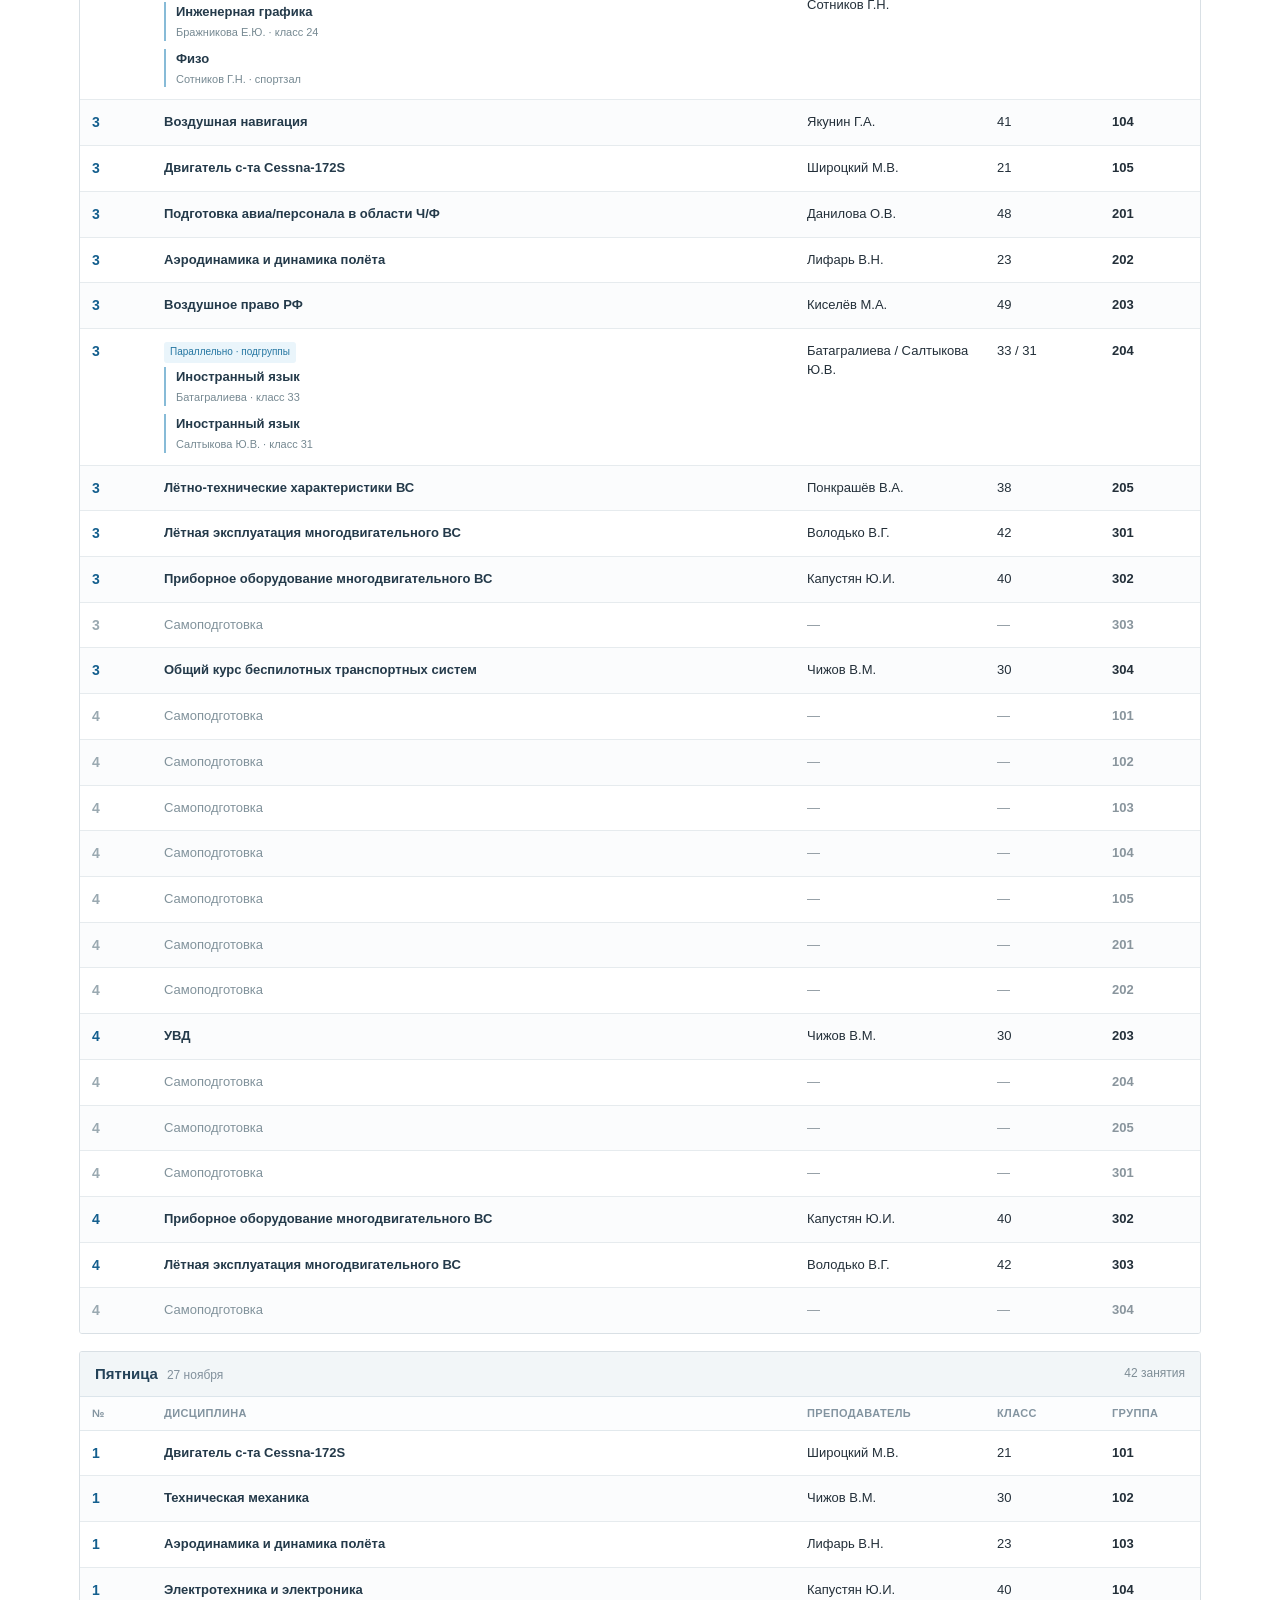
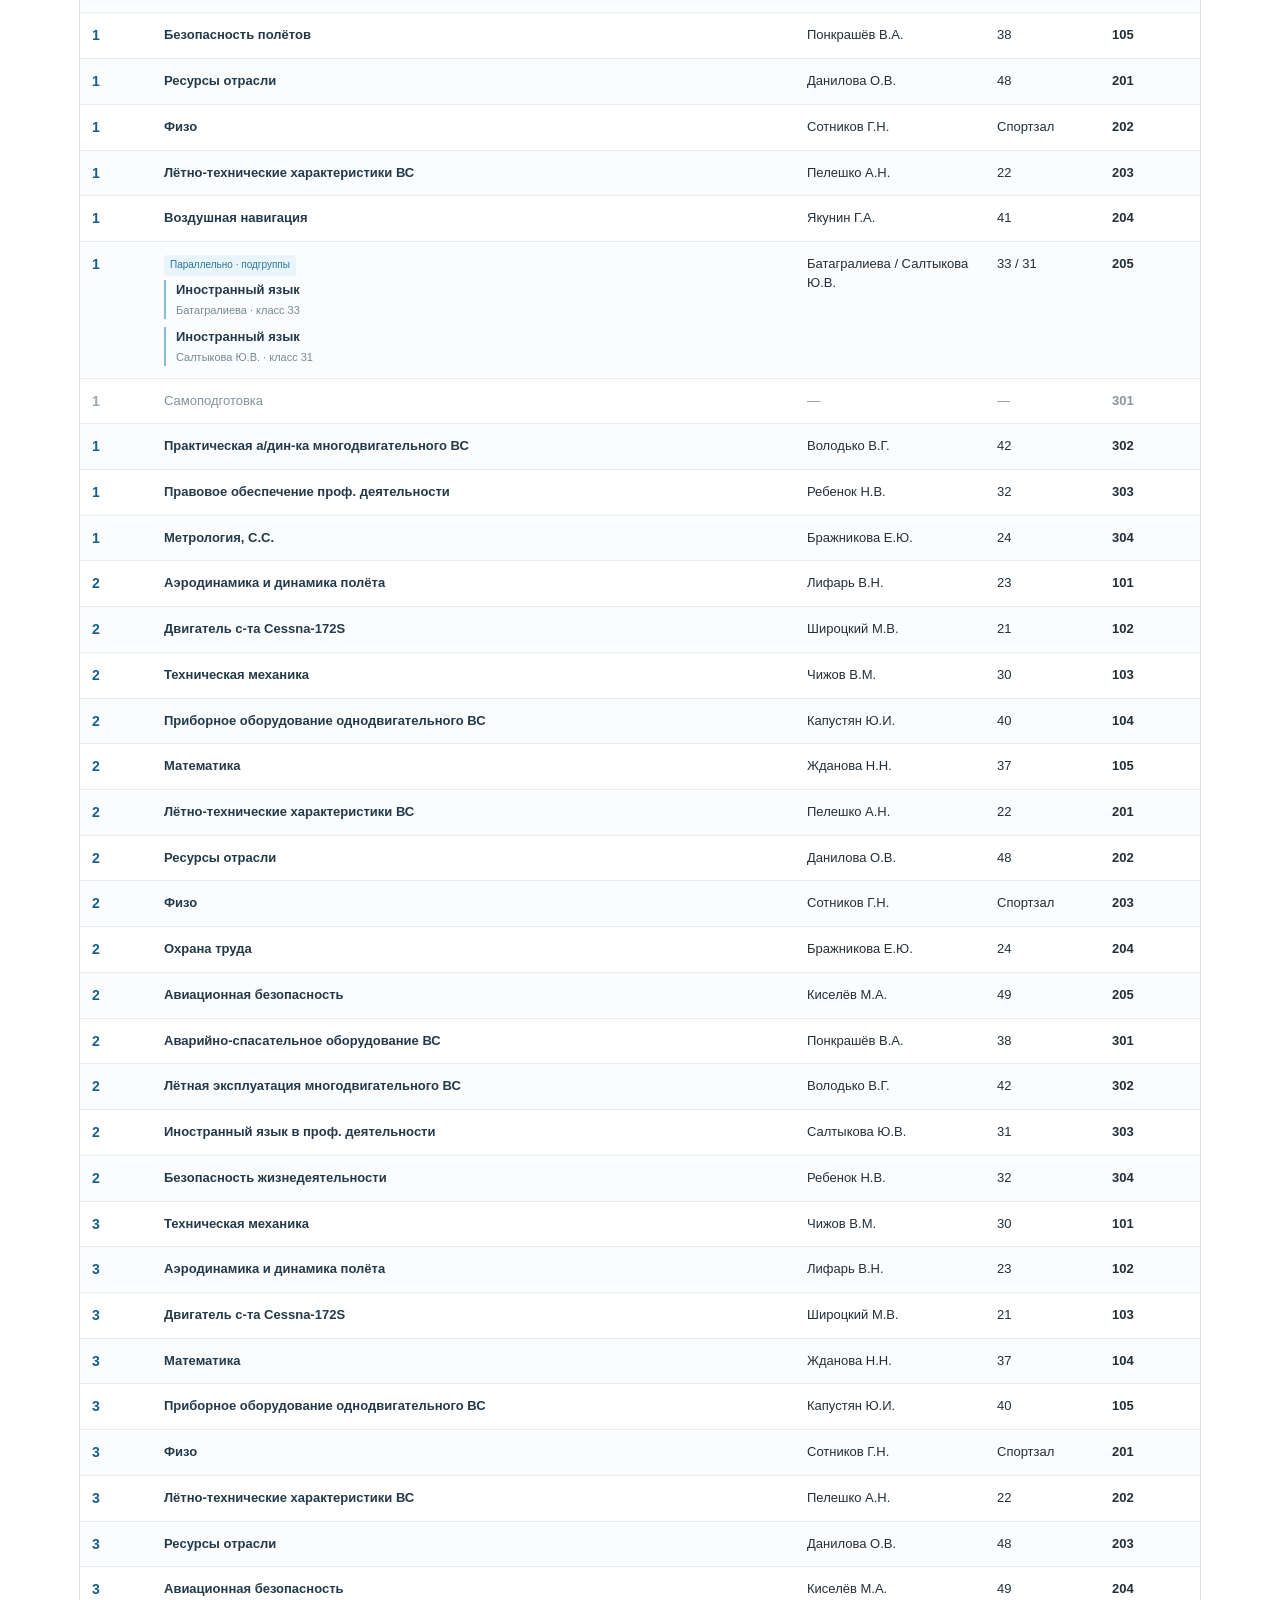
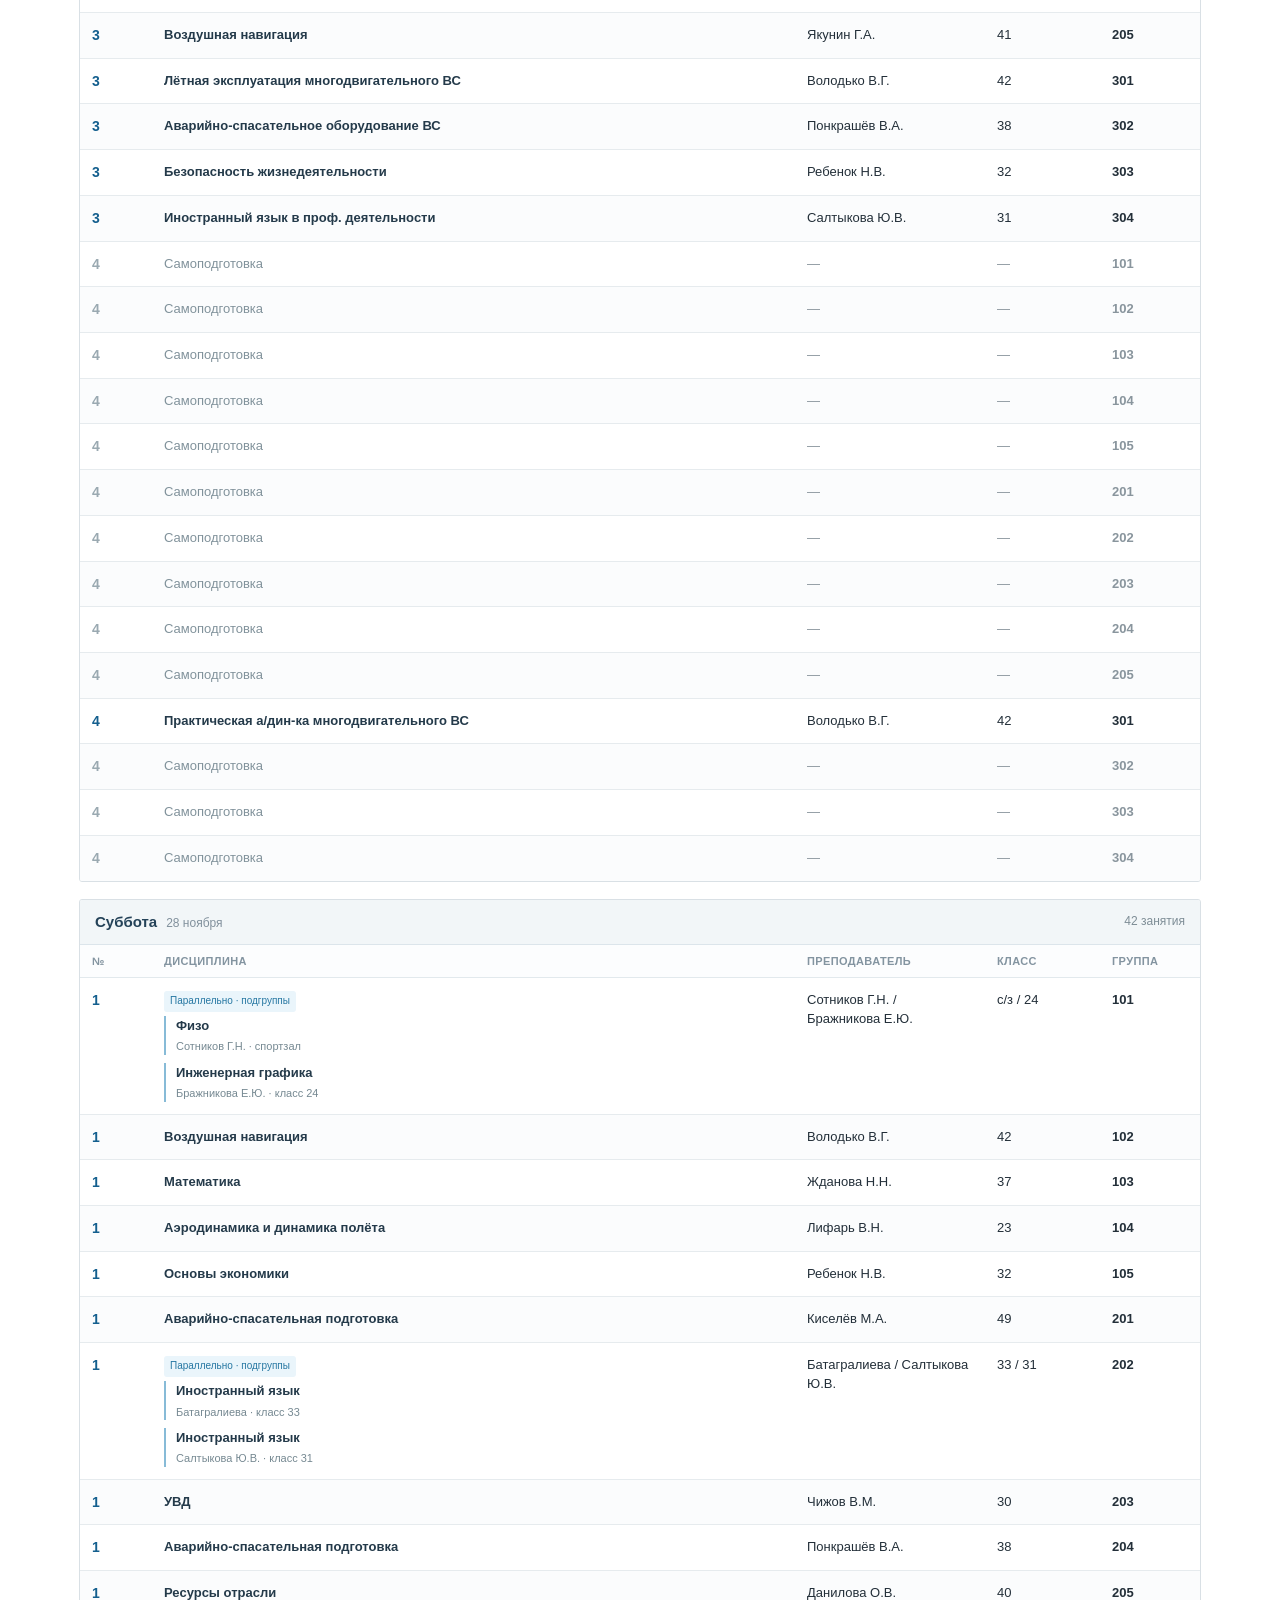
==== commit 0830f6fa: "Add files via upload" ====
--- a/index.html
+++ b/index.html
@@ -7,8 +7,8 @@
   <link rel="manifest" href="./manifest.webmanifest" />
   <link rel="apple-touch-icon" href="./assets/icons/apple-touch-icon.png" />
   <link rel="icon" type="image/png" href="./assets/icons/favicon-48.png" />
-  <meta name="description" content="Расписсание — независимый тестовый сервис с группами, преподавателями и архивом учебных недель." />
-  <title>Расписсание — расписание занятий</title>
+  <meta name="description" content="Любительский проект расписания занятий." />
+  <title>Расписсание</title>
   <style>
     :root{color-scheme:light;--blue:#1265a3;--blueDark:#084b80;--blueLight:#eaf3fa;--green:#18865d;--ink:#232f39;--muted:#72808b;--border:#d9e0e5;--pale:#faf9e9;--row:#f6f9fb;--bg:#fff;--red:#cf4c6c}
     *{box-sizing:border-box}html{scroll-behavior:smooth}body{margin:0;background:#fff;color:var(--ink);font-family:-apple-system,BlinkMacSystemFont,"Segoe UI",Arial,sans-serif;font-size:15px;line-height:1.48}button,input,select{font:inherit}button,select{cursor:pointer}button:focus-visible,select:focus-visible,input:focus-visible,a:focus-visible{outline:3px solid #7ac4ef;outline-offset:2px}button:disabled{opacity:.48;cursor:not-allowed}a{color:var(--blue)}
@@ -34,7 +34,7 @@
 <body>
   <div class="top-rule"></div>
   <header class="site-header"><div class="header-inner">
-    <a class="brand" href="./index.html" aria-label="Расписсание — расписание занятий"><img class="brand-logo" src="./assets/raspissanie-mark.svg" alt="Значок Расписсание" /><span class="brand-text"><strong>Распи<span class="brand-accent">ссание</span></strong></span></a>
+    <a class="brand" href="./index.html" aria-label="Расписсание"><img class="brand-logo" src="./assets/raspissanie-mark.svg" alt="Значок Расписсание" /><span class="brand-text"><strong>Распи<span class="brand-accent">ссание</span></strong></span></a>
     <div class="header-right"><span>Учебный год <strong>2026/2027</strong></span><button type="button" id="installAppBtn" class="install-link">Установить приложение</button><a href="#help">Как пользоваться</a></div>
   </div></header>
   <main class="container">
@@ -51,7 +51,7 @@
       <div class="filter-actions"><button class="btn btn-primary" type="submit">Показать расписание</button><button class="btn btn-outline" id="clearFilter" type="button">Очистить</button><span class="filter-info">В данных нет времени начала пар — показан только номер строки</span></div>
     </form>
     <section aria-label="Найденное расписание">
-      <div class="result-top"><div class="result-title"><h2 id="resultHeading">Группа 304</h2><span id="resultMeta"></span></div><div class="result-controls">
+      <div class="result-top"><div class="result-title"><h2 id="resultHeading">Все группы</h2><span id="resultMeta"></span></div><div class="result-controls">
         <button class="mini-btn" id="showTeachers" type="button">♙ Преподаватели</button>
         <button class="mini-btn" id="editToggle" type="button">✎ Локальные правки</button>
         <button class="mini-btn" id="exportData" type="button">↓ JSON недели</button>
@@ -59,7 +59,7 @@
       </div></div>
       <div id="messageArea" aria-live="polite"></div><div id="results" class="results"></div>
     </section>
-    <footer class="footer" id="help"><span><strong>Расписсание</strong> — независимый тестовый проект по фотографиям расписания, не связанный с администрацией учебного заведения. Данные требуют сверки перед публикацией.</span><span>История недель сохранена · Локальные правки доступны только в этом браузере</span></footer>
+    <footer class="footer" id="help"><span><strong>Расписсание</strong> — любительский проект, сделанный во имя удобства учёбы. Не принимай его близко к сердцу. О проблемах пиши в личку. Конструктивная критика приветствуется.</span></footer>
   </main>
   <dialog id="teachersDialog" class="modal" aria-labelledby="teacherDirectoryTitle">
     <div class="modal-header"><h2 id="teacherDirectoryTitle">Справочник преподавателей</h2><button class="modal-close" id="closeTeachers" type="button" aria-label="Закрыть">×</button></div>
@@ -108,11 +108,23 @@
     function normalizeWeek(w){Object.values(w.groups||{}).forEach(g=>Object.values(g.days||{}).forEach(d=>d.lessons.forEach(normalizeLesson)));return w}
     function teacherForLesson(l){return l.variants?.length?l.variants.map(v=>teacherName(v.teacherId,v.teacher)).join(' / '):teacherName(l.teacherId,l.teacher)}
     function teacherMatches(l,id){return (l.variants?.length?l.variants:[l]).some(v=>(idForTeacher(v.teacher)||v.teacherId)===id)}
-    const state={week:null,data:null,group:'304',teacher:'',room:'',text:'',edit:false,editing:null};
+    const state={week:null,data:null,group:'',teacher:'',room:'',text:'',edit:false,editing:null};
     const niceDate=s=>new Date(s+'T12:00:00').toLocaleDateString('ru-RU',{day:'numeric',month:'long'});
     const dayName=s=>new Date(s+'T12:00:00').toLocaleDateString('ru-RU',{weekday:'long'});
     const dates=()=>Array.from({length:6},(_,i)=>{const [y,m,d]=state.week.split('-').map(Number);return new Date(Date.UTC(y,m-1,d+i)).toISOString().slice(0,10)});
     const key=week=>'raspissanie-local-v3:'+week;
+    // The preferred group is private to this browser. It is not tied to a specific week.
+    const preferredGroupKey='raspissanie-preferred-group-v1';
+    const validGroup=group=>/^(10[1-5]|20[1-5]|30[1-5])$/.test(group);
+    function readPreferredGroup(){
+      try {const value=localStorage.getItem(preferredGroupKey)||'';return validGroup(value)?value:''}
+      catch (_) {return ''}
+    }
+    function rememberPreferredGroup(group){
+      try {if(validGroup(group))localStorage.setItem(preferredGroupKey,group);
+        else localStorage.removeItem(preferredGroupKey)}
+      catch (_) { /* In private browsing, the selection still works for this session. */ }
+    }
     let toastHandle;
     function toast(msg){const t=$('toast');t.textContent=msg;t.classList.add('show');clearTimeout(toastHandle);toastHandle=setTimeout(()=>t.classList.remove('show'),3000)}
     function valid(data){return !!(data&&data.groups&&data.weekStart===state.week&&typeof data.groups==='object'&&Object.values(data.groups).every(g=>g&&g.days&&Object.values(g.days).every(day=>Array.isArray(day.lessons))));}
@@ -198,7 +210,7 @@
       const embedded=$('embeddedArchive');
       if(embedded){const bundle=JSON.parse(embedded.textContent);registerTeachers(bundle.teachers.teachers);manifest=bundle.manifest;Object.assign(src,bundle.weeks)}
       else {const [mf,td]=await Promise.all([fetch('./data/weeks/manifest.json').then(r=>{if(!r.ok)throw new Error('manifest');return r.json()}),fetch('./data/teachers.json').then(r=>{if(!r.ok)throw new Error('teachers');return r.json()})]);manifest=mf;registerTeachers(td.teachers)}
-      allWeeks=manifest.map(m=>m.weekStart).sort();state.week=allWeeks[allWeeks.length-1];await loadWeekAsync(state.week)
+      allWeeks=manifest.map(m=>m.weekStart).sort();state.group=readPreferredGroup();state.week=allWeeks[allWeeks.length-1];await loadWeekAsync(state.week)
     }
     function renderTeacherDirectory(){
       const query=$('teachersSearch').value.trim().toLocaleLowerCase('ru');
@@ -214,8 +226,8 @@
     $('closeTeachers').onclick=()=>$('teachersDialog').close();
     $('teachersSearch').oninput=renderTeacherDirectory;
     $('teachersDialog').addEventListener('click',e=>{if(e.target===$('teachersDialog'))$('teachersDialog').close()});
-    $('filterForm').addEventListener('submit',e=>{e.preventDefault();state.group=$('filterGroup').value;state.teacher=$('filterTeacher').value;state.room=$('filterRoom').value;state.text=$('filterText').value.trim();render()});
-    $('clearFilter').onclick=()=>{state.group='304';state.teacher='';state.room='';state.text='';populateOptions();render()};
+    $('filterForm').addEventListener('submit',e=>{e.preventDefault();state.group=$('filterGroup').value;rememberPreferredGroup(state.group);state.teacher=$('filterTeacher').value;state.room=$('filterRoom').value;state.text=$('filterText').value.trim();render()});
+    $('clearFilter').onclick=()=>{state.group='';rememberPreferredGroup('');state.teacher='';state.room='';state.text='';populateOptions();render()};
     $('editToggle').onclick=()=>{state.edit=!state.edit;render()};$('exportData').onclick=exportJSON;$('printBtn').onclick=()=>window.print();
     $('editKind').onchange=adjustKind;$('editForm').onsubmit=saveEdit;$('closeEditor').onclick=closeEditor;$('cancelEditor').onclick=closeEditor;
     $('deleteLesson').onclick=()=>{const x=state.editing;if(!x||!x.id)return;if(!confirm('Удалить эту строку расписания?'))return;const a=state.data.groups[x.group].days[x.date].lessons;const i=a.findIndex(l=>l.id===x.id);if(i<0)return;a.splice(i,1);save();closeEditor();render();toast('Строка удалена локально')};
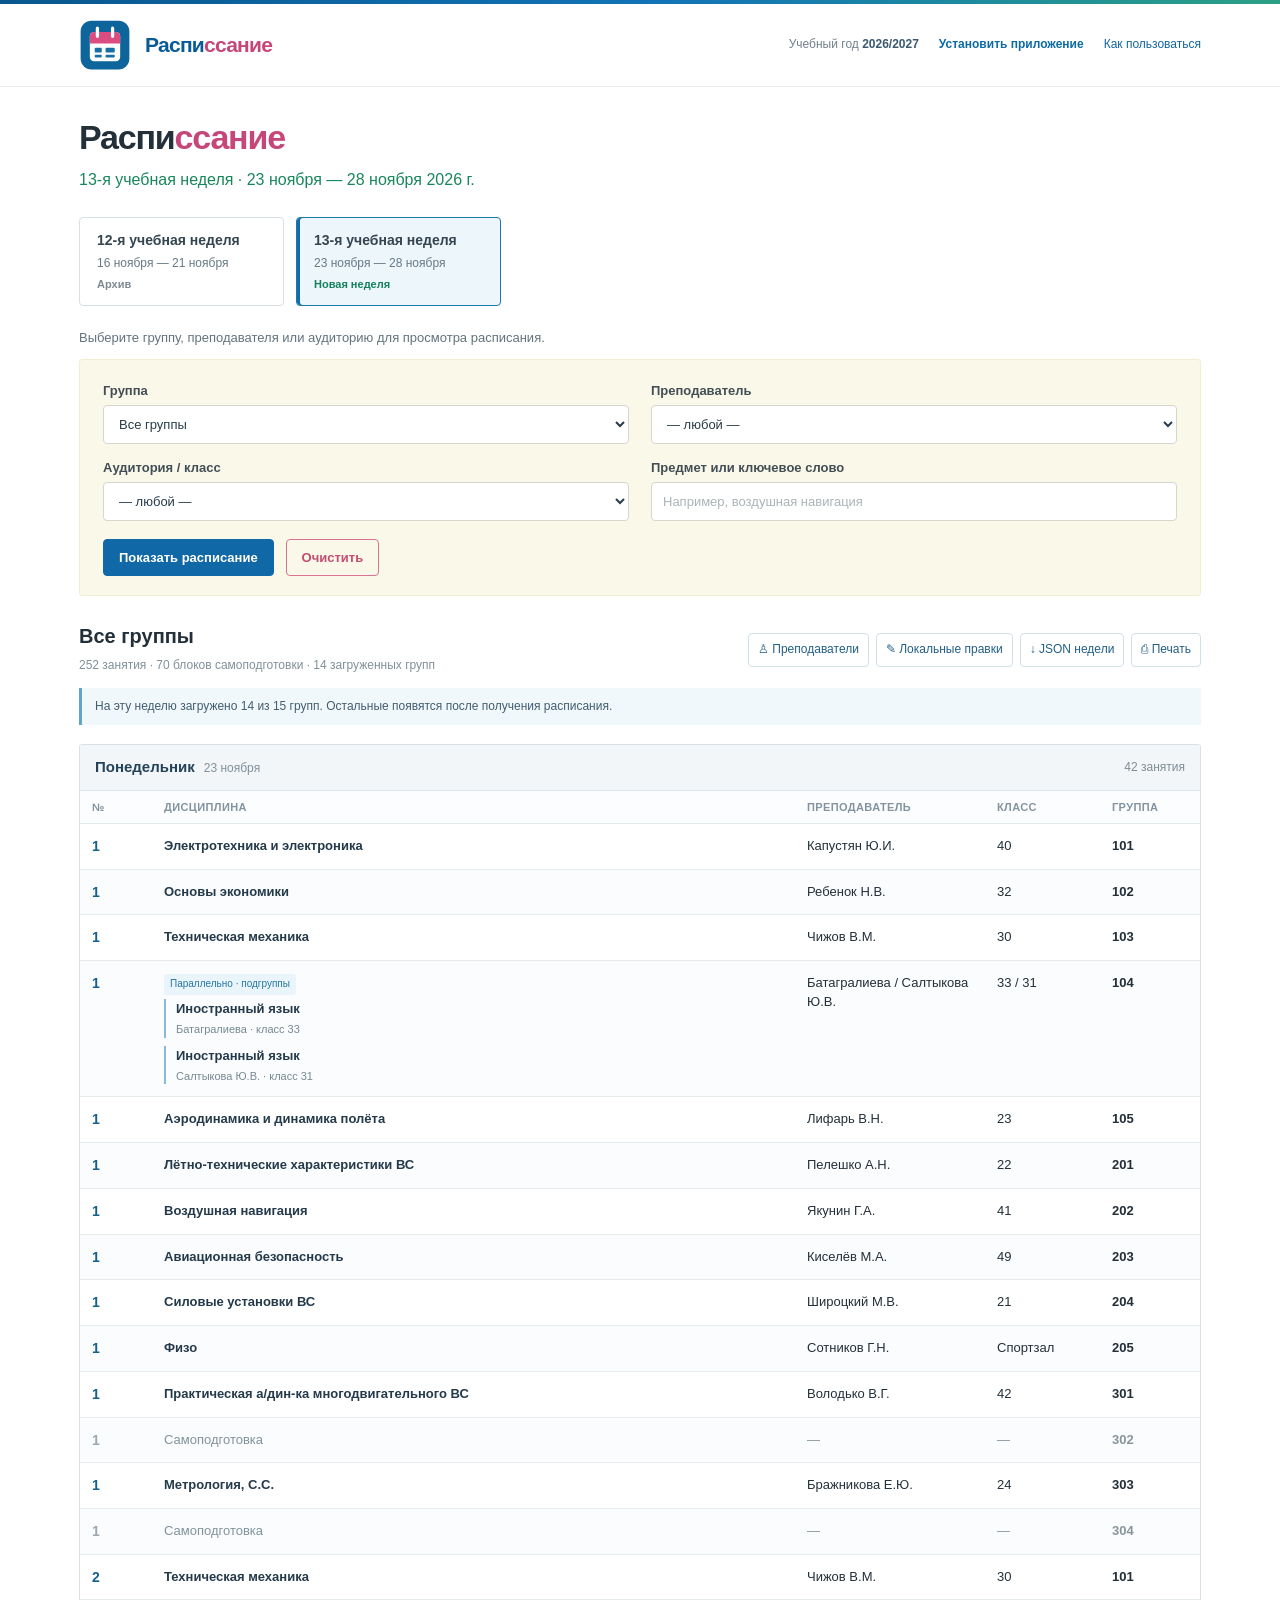
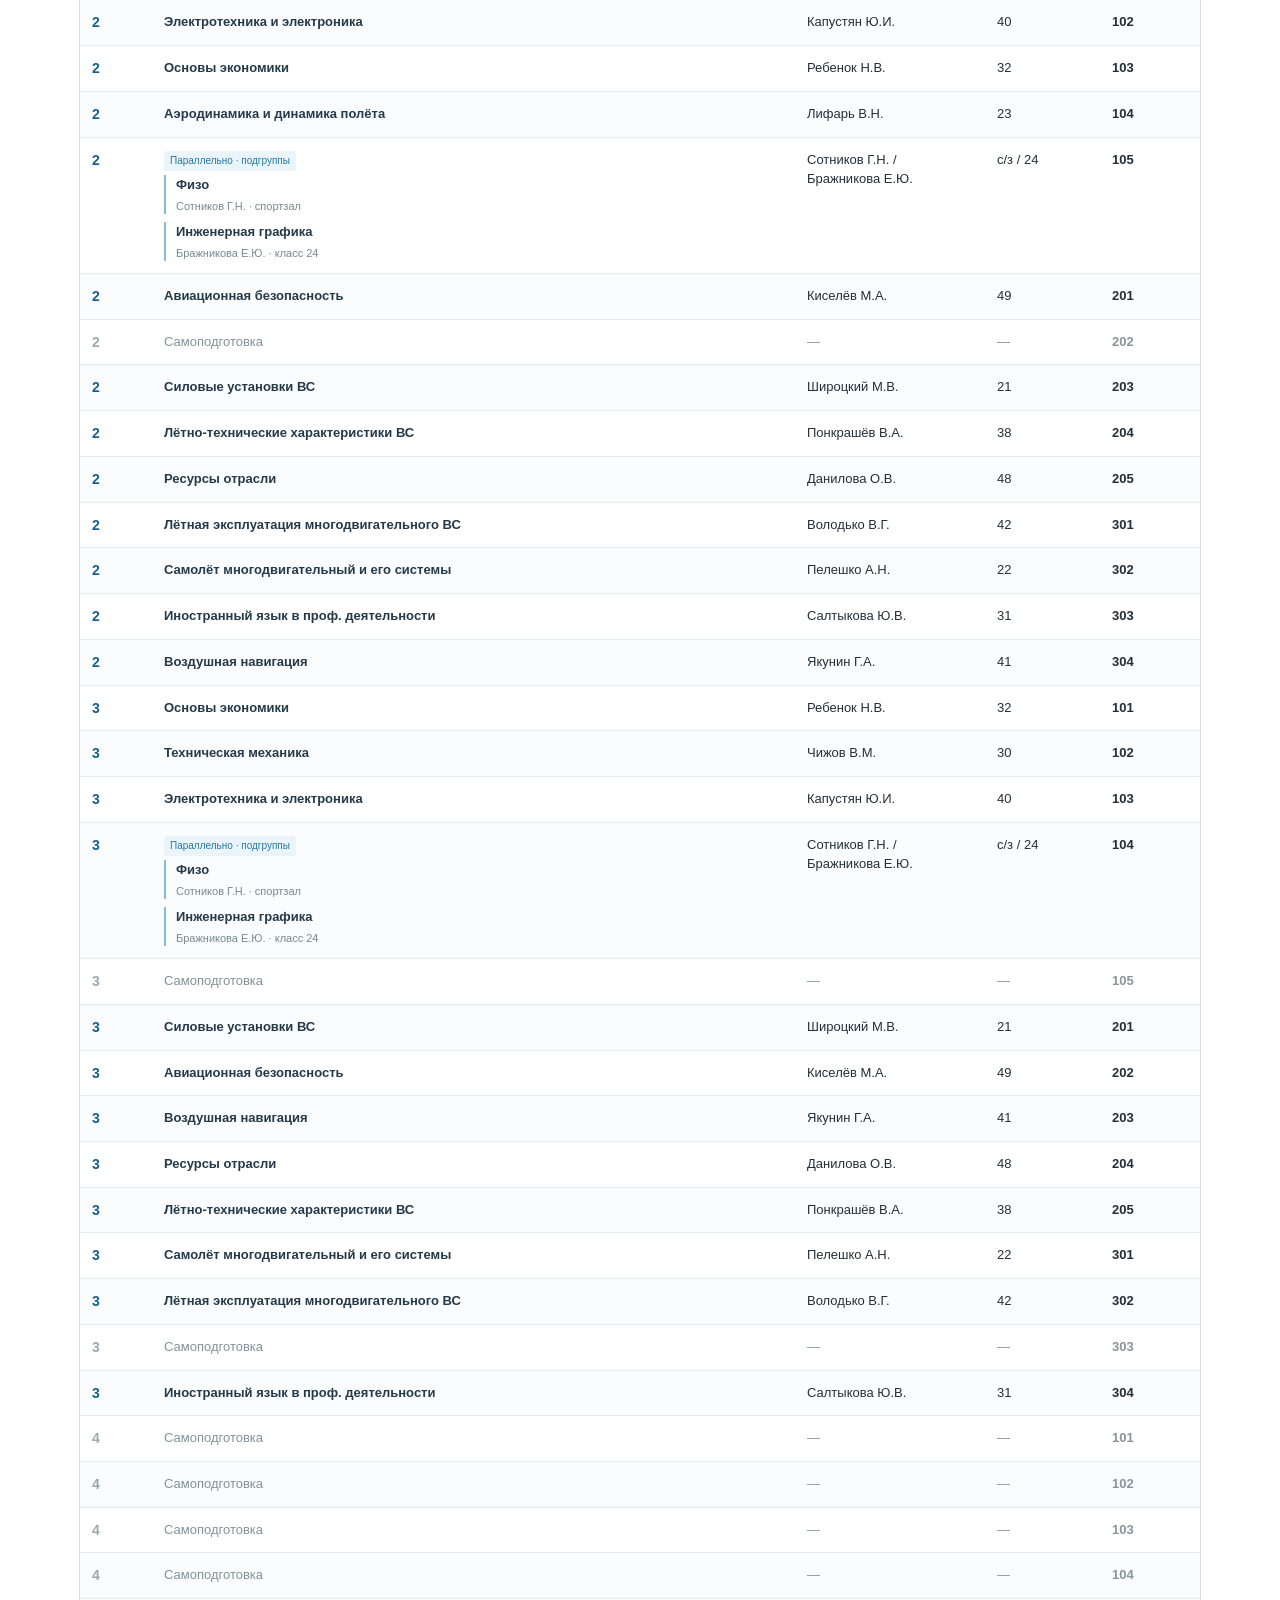
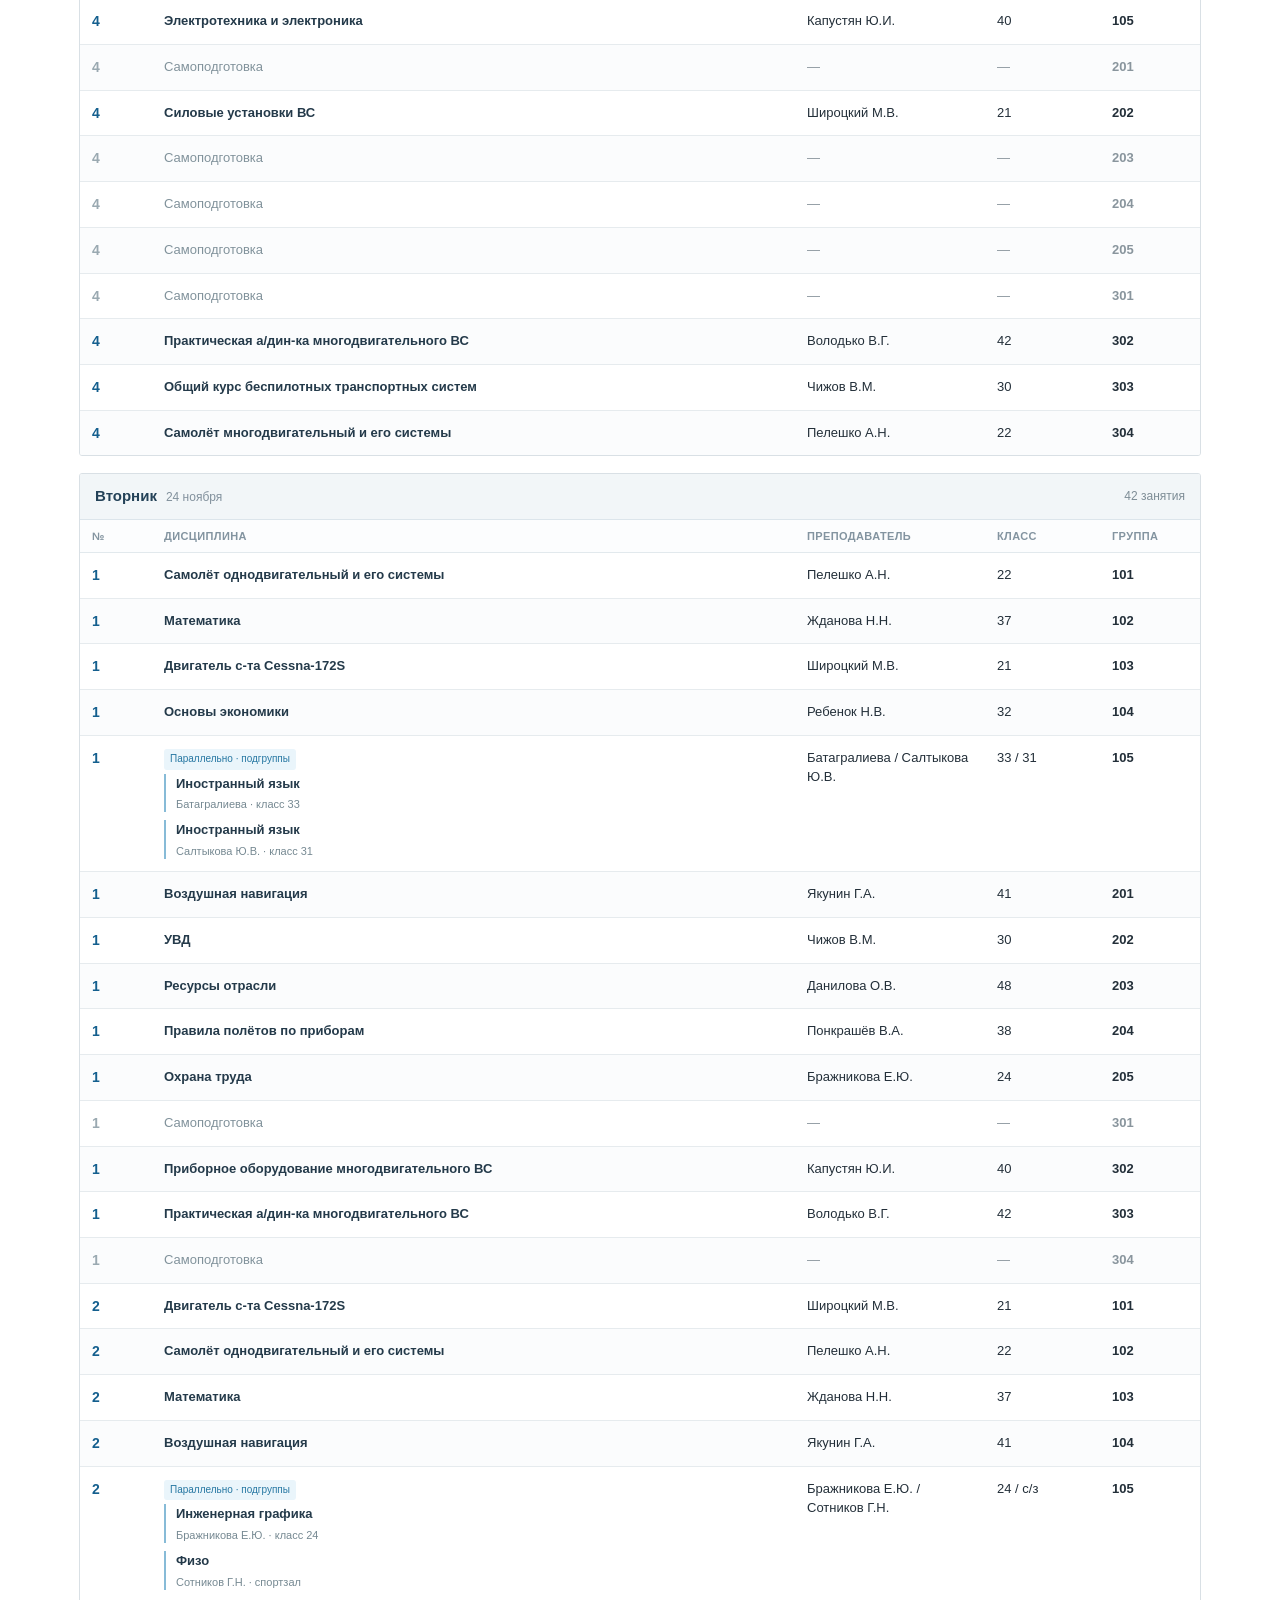
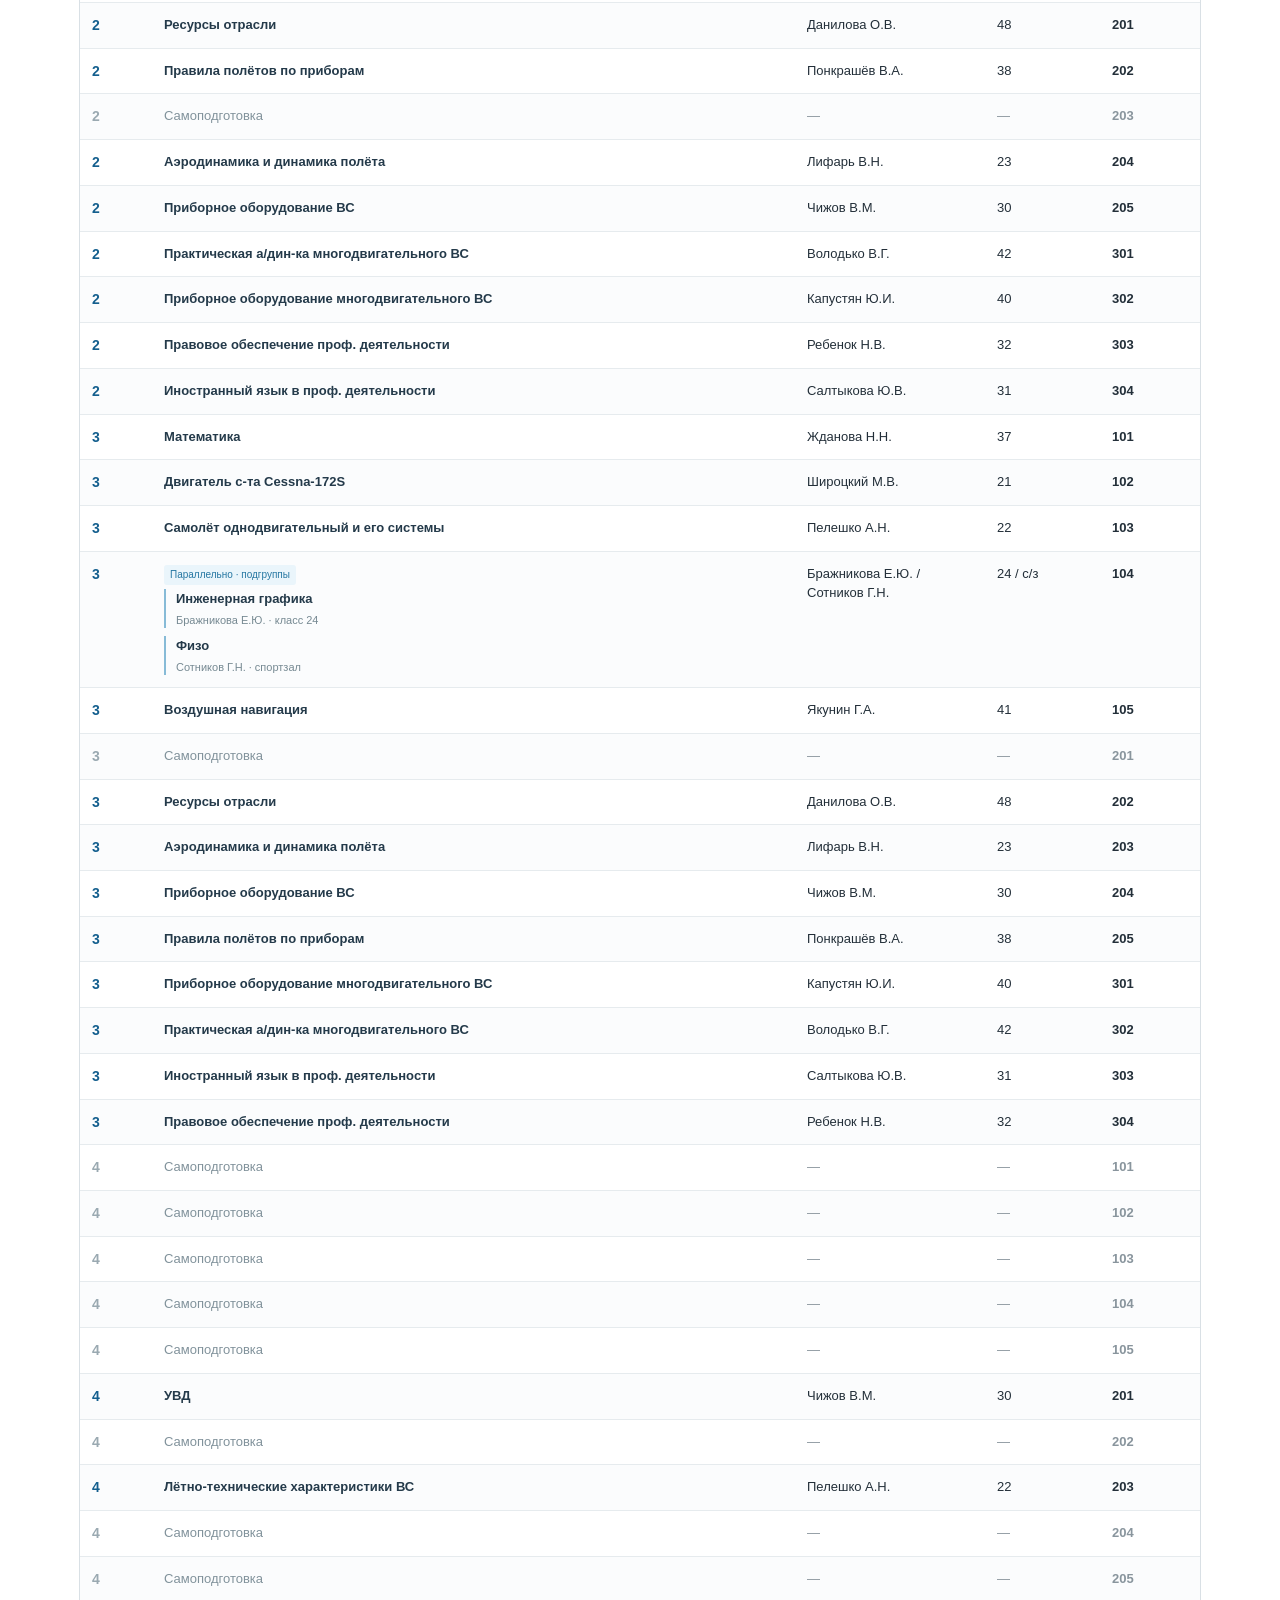
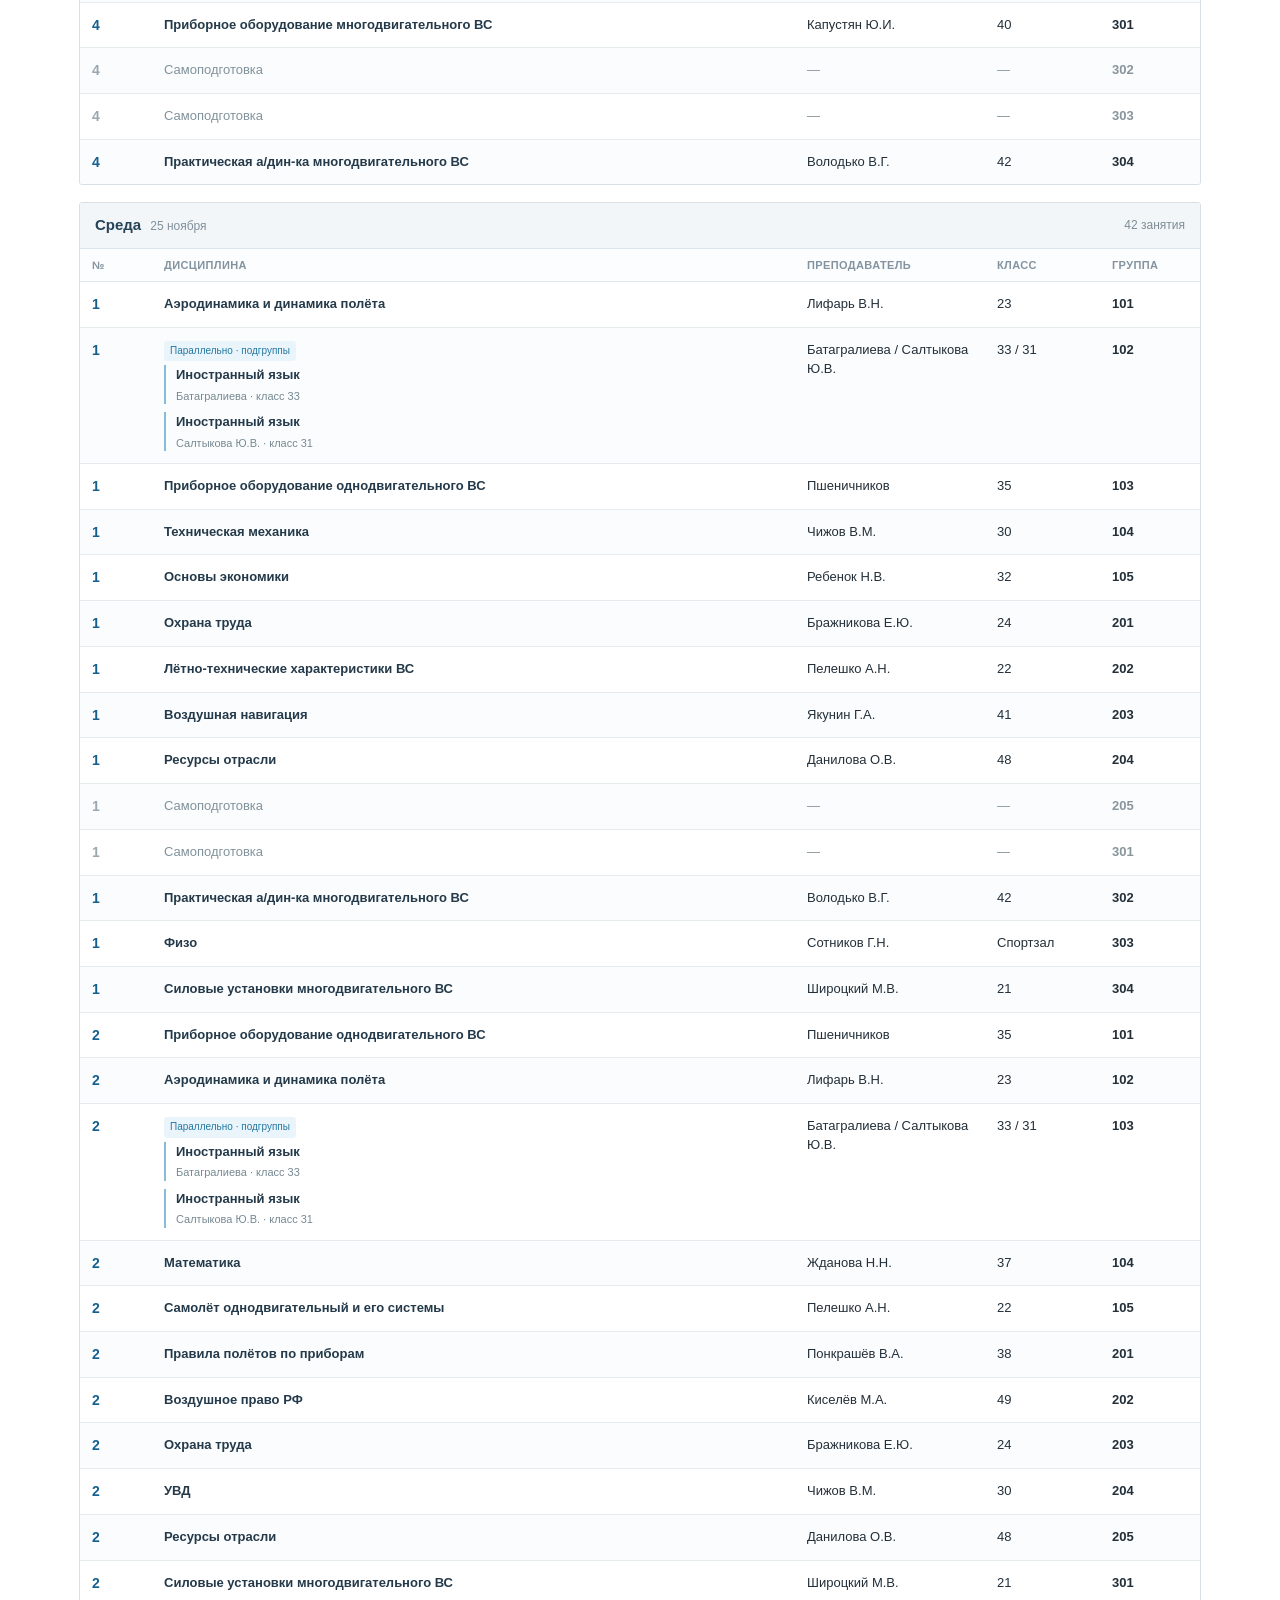
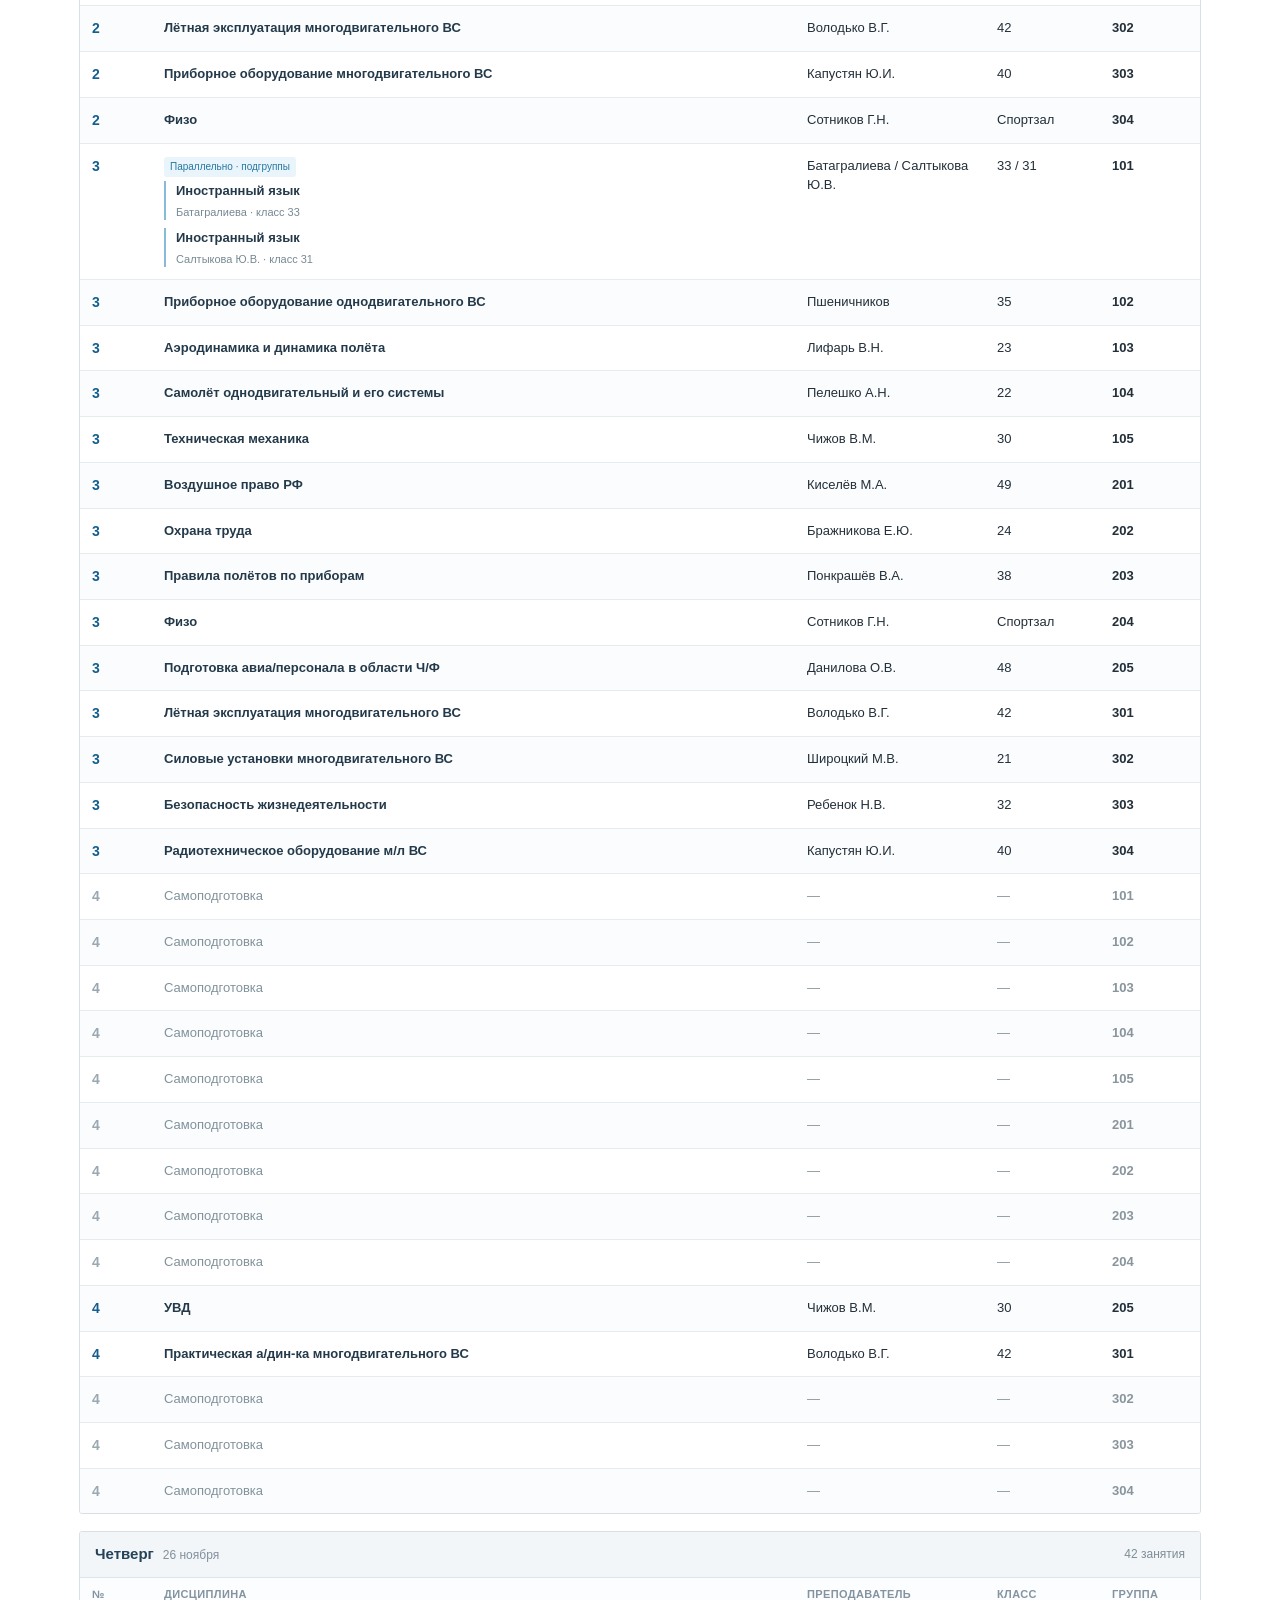
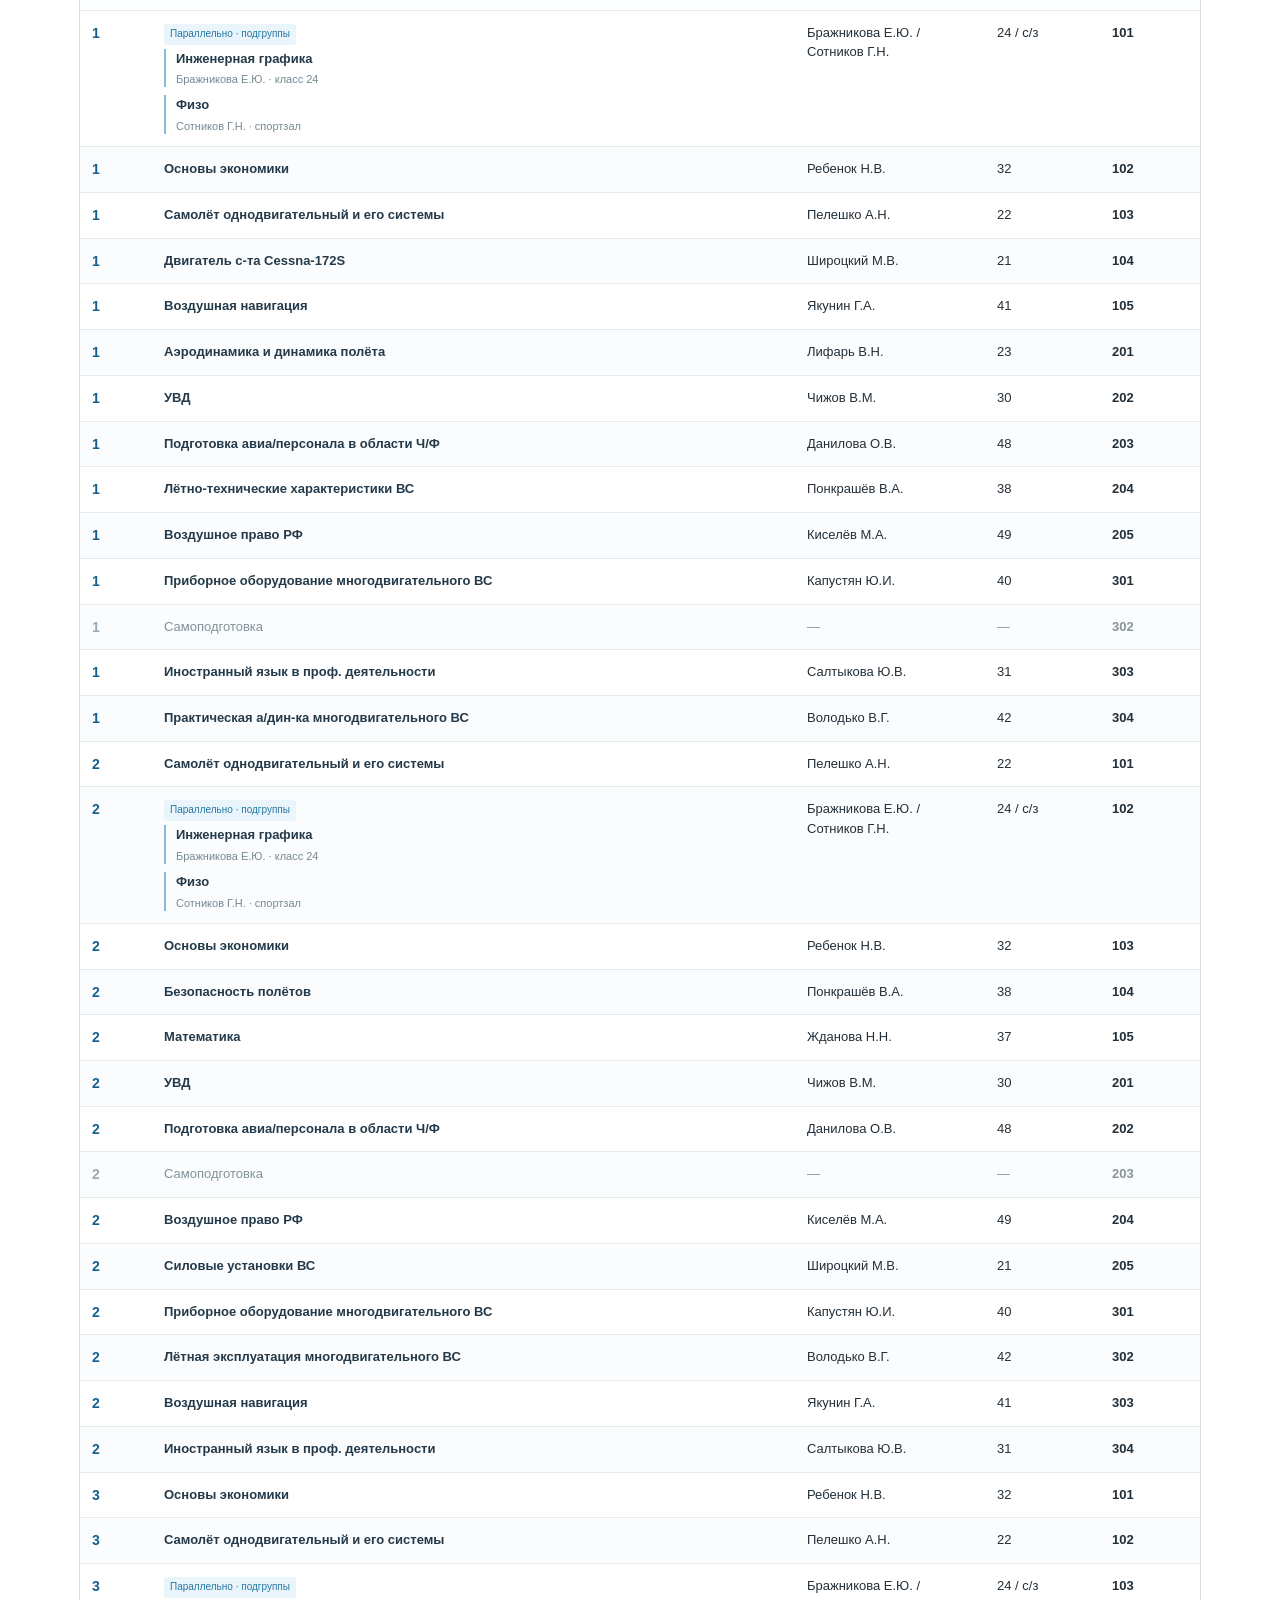
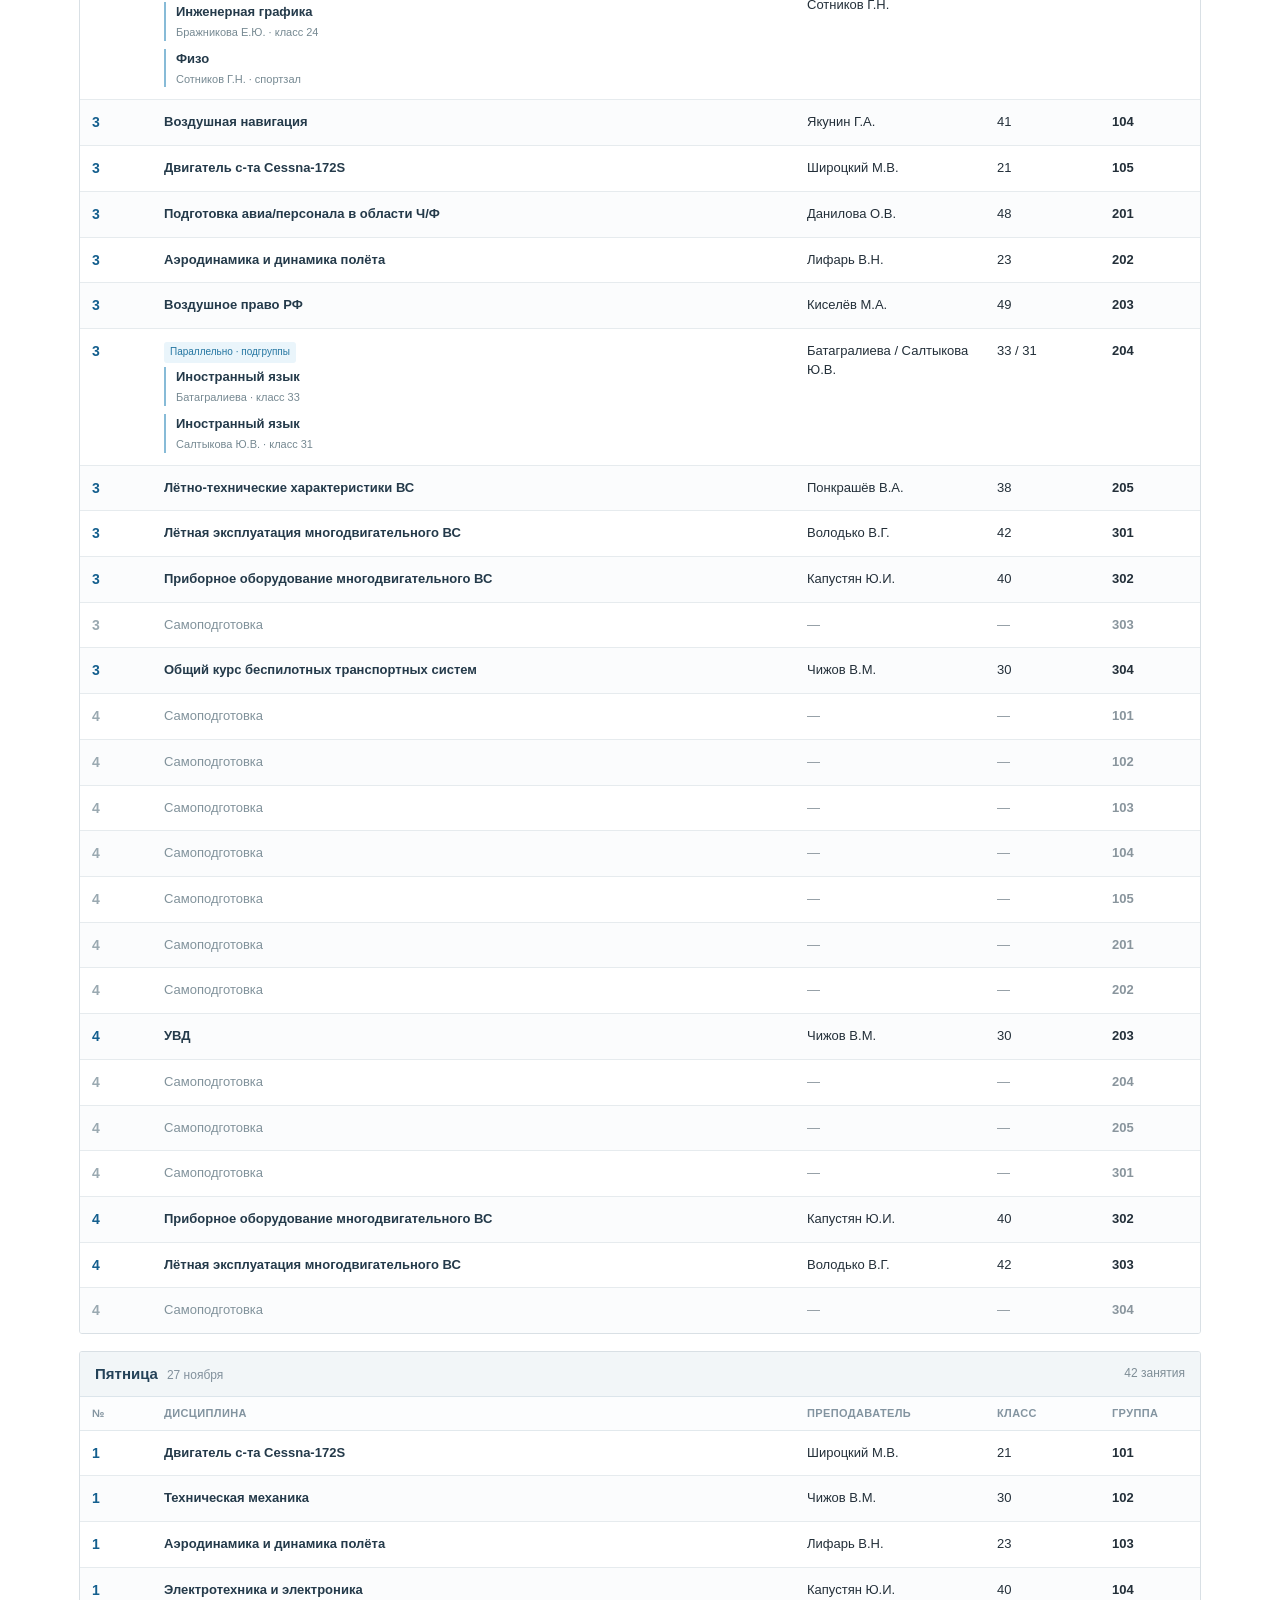
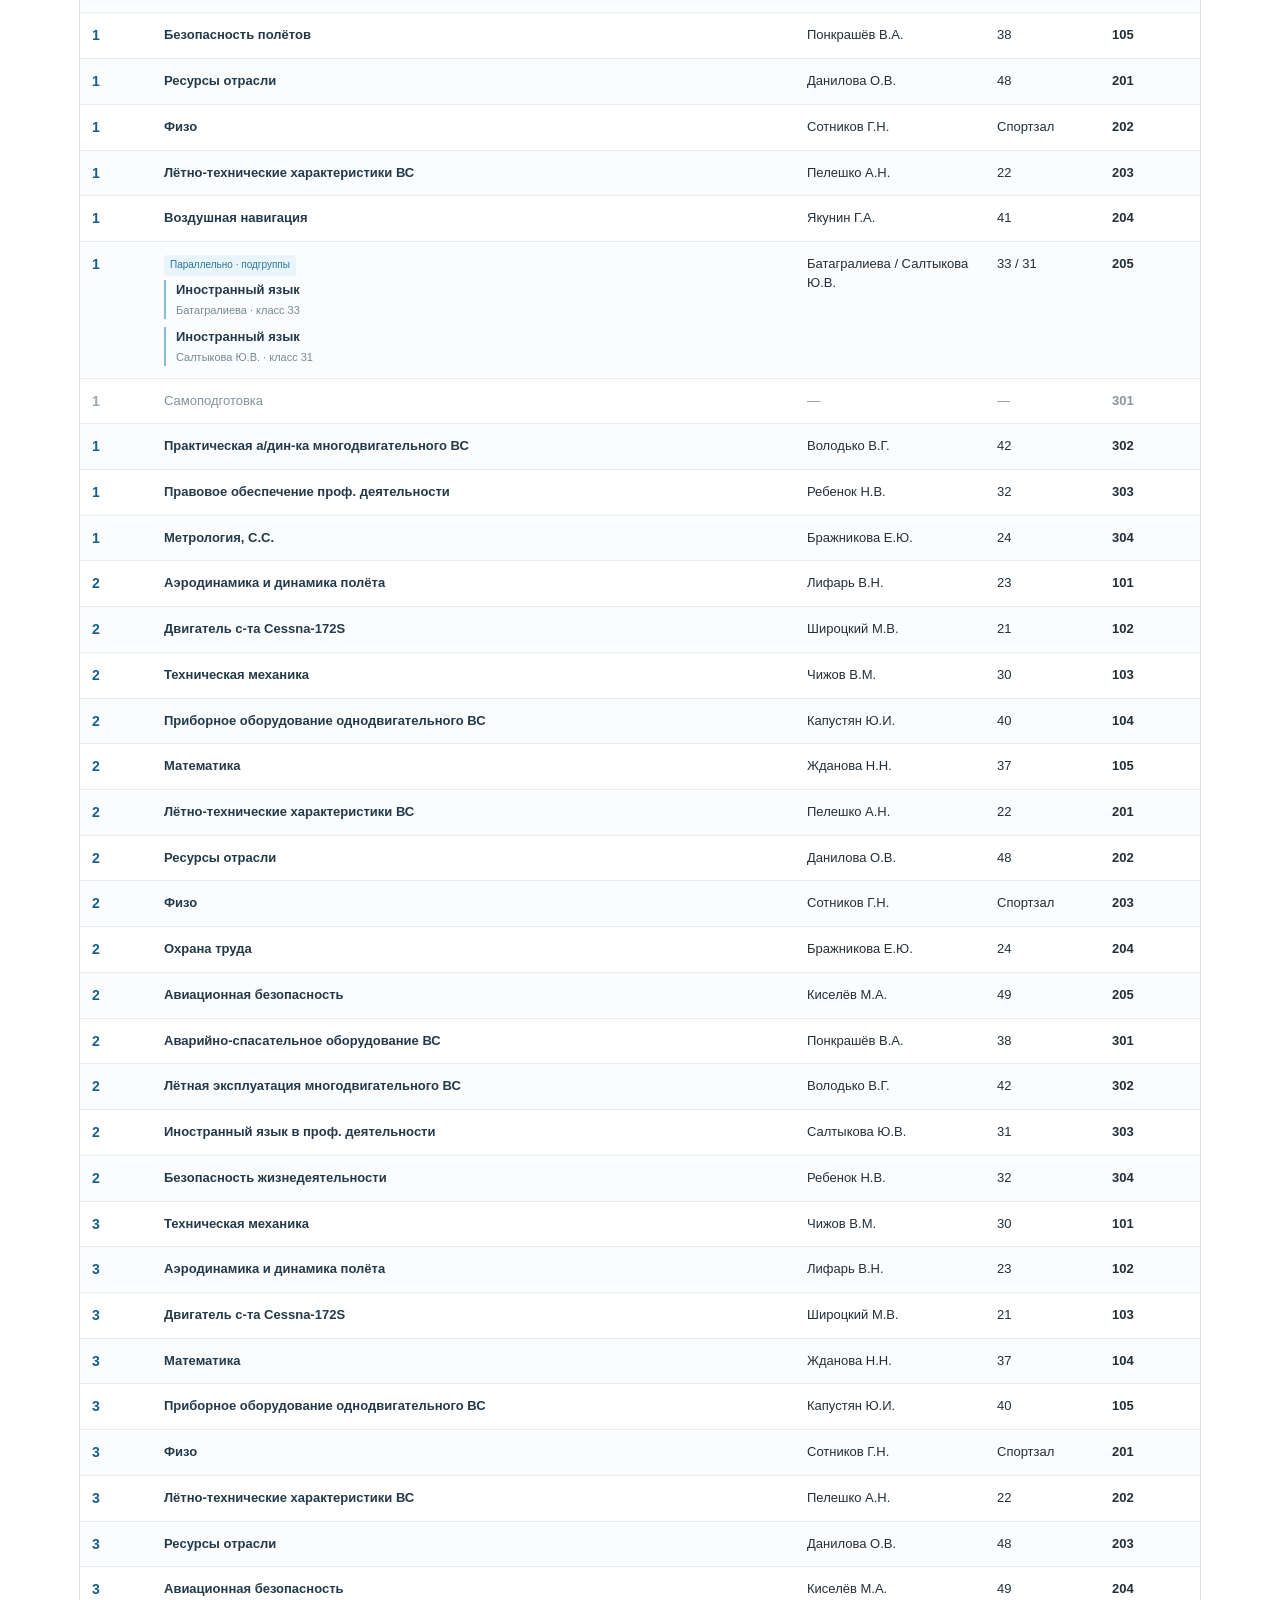
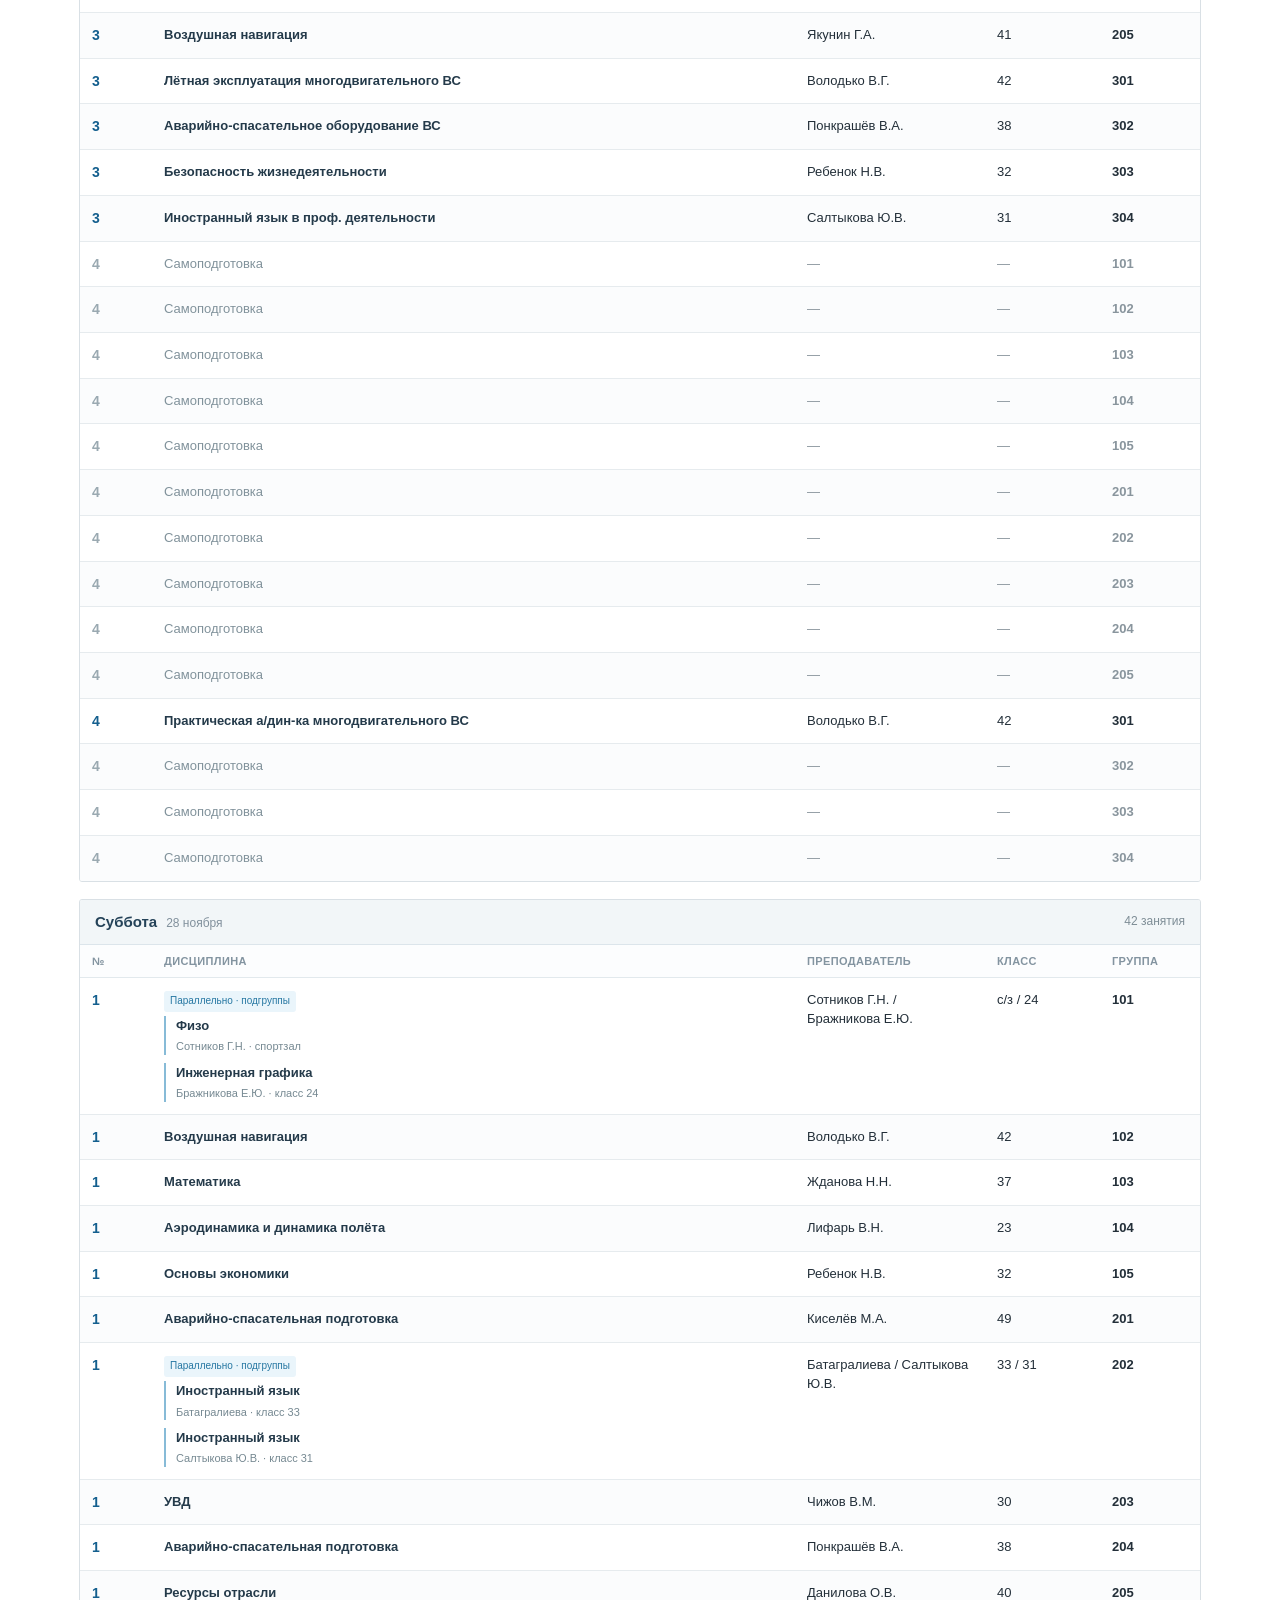
==== commit 6467c1f3: "Add files via upload" ====
--- a/index.html
+++ b/index.html
@@ -48,7 +48,7 @@
         <div class="filter-field"><label for="filterRoom">Аудитория / класс</label><select id="filterRoom"></select></div>
         <div class="filter-field"><label for="filterText">Предмет или ключевое слово</label><input id="filterText" type="search" placeholder="Например, воздушная навигация" autocomplete="off"></div>
       </div>
-      <div class="filter-actions"><button class="btn btn-primary" type="submit">Показать расписание</button><button class="btn btn-outline" id="clearFilter" type="button">Очистить</button><span class="filter-info">В данных нет времени начала пар — показан только номер строки</span></div>
+      <div class="filter-actions"><button class="btn btn-primary" type="submit">Показать расписание</button><button class="btn btn-outline" id="clearFilter" type="button">Очистить</button></div>
     </form>
     <section aria-label="Найденное расписание">
       <div class="result-top"><div class="result-title"><h2 id="resultHeading">Все группы</h2><span id="resultMeta"></span></div><div class="result-controls">
@@ -133,7 +133,7 @@
     function lessonRows(){const out=[];for(const [g,gd] of Object.entries(state.data.groups))for(const [date,day] of Object.entries(gd.days))for(const l of day.lessons){out.push({group:g,date,lesson:l});}return out}
     const sortText=(a,b)=>a.localeCompare(b,'ru',{numeric:true});
     function populateOptions(){const groups=$('filterGroup'),teacher=$('filterTeacher'),room=$('filterRoom');
-      groups.innerHTML='<option value="">Все группы</option>'+[1,2,3].map(course=>'<optgroup label="'+course+' курс">'+Array.from({length:5},(_,i)=>''+course+'0'+(i+1)).map(g=>'<option value="'+g+'">'+g+' группа'+(state.data.groups[g]?'':' — нет данных')+'</option>').join('')+'</optgroup>').join('');
+      groups.innerHTML='<option value="">Все группы</option>'+[1,2,3].map(course=>'<optgroup label="'+course+' курс">'+Array.from({length:5},(_,i)=>''+course+'0'+(i+1)).map(g=>'<option value="'+g+'">'+g+(state.data.groups[g]?'':' — нет данных')+'</option>').join('')+'</optgroup>').join('');
       const rs=new Set();for(const {lesson:l} of lessonRows()){const items=l.variants?.length?l.variants:[l];for(const item of items){if(item.room)rs.add(item.room)}}
       const options=(values,label)=>'<option value="">'+label+'</option>'+Array.from(values).sort(sortText).map(t=>'<option value="'+esc(t)+'">'+esc(t)+'</option>').join('');
       teacher.innerHTML='<option value="">— любой —</option>'+teachers.map(t=>'<option value="'+esc(t.id)+'">'+esc(t.displayName)+'</option>').join('');room.innerHTML=options(rs,'— любой —');
@@ -148,7 +148,7 @@
       return true;
     }
     const filtered=()=>lessonRows().filter(passes);
-    function renderWeekNav(){ $('weekNav').innerHTML=allWeeks.map(w=>{const data=src[w]||manifest.find(m=>m.weekStart===w),selected=w===state.week,archive=w!==allWeeks[allWeeks.length-1];return '<button class="week-card '+(archive?'archive ':'')+(selected?'selected':'')+'" data-week="'+w+'" aria-pressed="'+selected+'"><strong>'+data.academicWeek+'-я учебная неделя</strong><span>'+niceDate(w)+' — '+niceDate(data.weekEnd)+'</span><em>'+(archive?'Архив':'Новая неделя')+'</em></button>'}).join('')+'<span class="week-detail">Каждая неделя составляется отдельно.<br>Предыдущие недели доступны в архиве.</span>';
+    function renderWeekNav(){ $('weekNav').innerHTML=allWeeks.map(w=>{const data=src[w]||manifest.find(m=>m.weekStart===w),selected=w===state.week,archive=w!==allWeeks[allWeeks.length-1];return '<button class="week-card '+(archive?'archive ':'')+(selected?'selected':'')+'" data-week="'+w+'" aria-pressed="'+selected+'"><strong>'+data.academicWeek+'-я учебная неделя</strong><span>'+niceDate(w)+' — '+niceDate(data.weekEnd)+'</span><em>'+(archive?'Архив':'Новая неделя')+'</em></button>'}).join('');
       for(const b of $('weekNav').querySelectorAll('[data-week]'))b.addEventListener('click',()=>{loadWeekAsync(b.dataset.week)});
     }
     function editButton(row){if(!state.edit)return '';return '<button type="button" class="edit-link" data-edit="'+esc(row.lesson.id)+'" data-group="'+esc(row.group)+'" data-date="'+esc(row.date)+'">изменить</button>'}
@@ -163,7 +163,7 @@
       $('periodSubheading').textContent=data.academicWeek+'-я учебная неделя · '+niceDate(data.weekStart)+' — '+niceDate(data.weekEnd)+' 2026 г.';
       renderWeekNav();
       $('editToggle').classList.toggle('is-active',state.edit);$('editToggle').textContent=state.edit?'✓ Режим правок включён':'✎ Локальные правки';
-      const groupKnown=!!data.groups[state.group],isMissing=state.group&&!groupKnown;let title=multi?'Все группы':'Группа '+state.group;
+      const groupKnown=!!data.groups[state.group],isMissing=state.group&&!groupKnown;let title=multi?'Все группы':state.group;
       if(state.teacher)title='Преподаватель: '+teacherName(state.teacher,'');if(state.room)title='Аудитория: '+state.room;
       $('resultHeading').textContent=title;
       const study=all.filter(r=>r.lesson.kind!=='self_study').length;
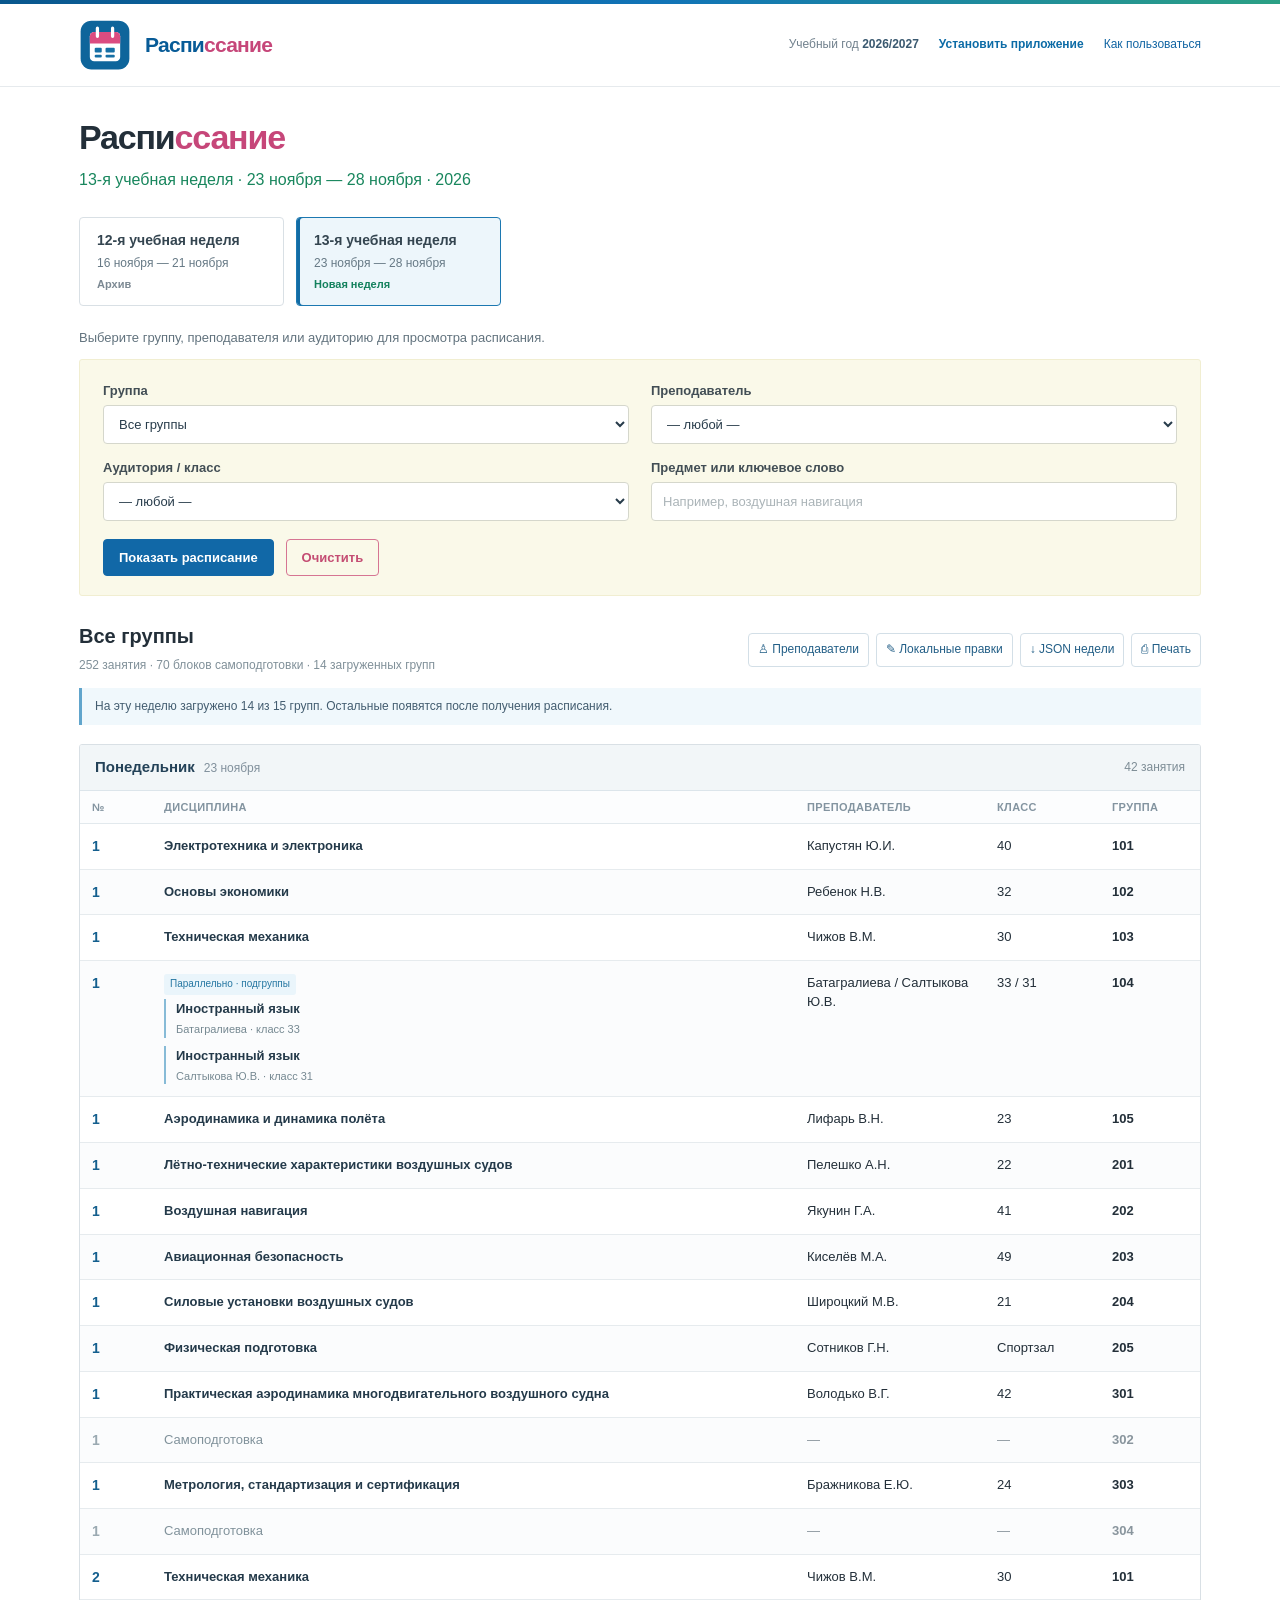
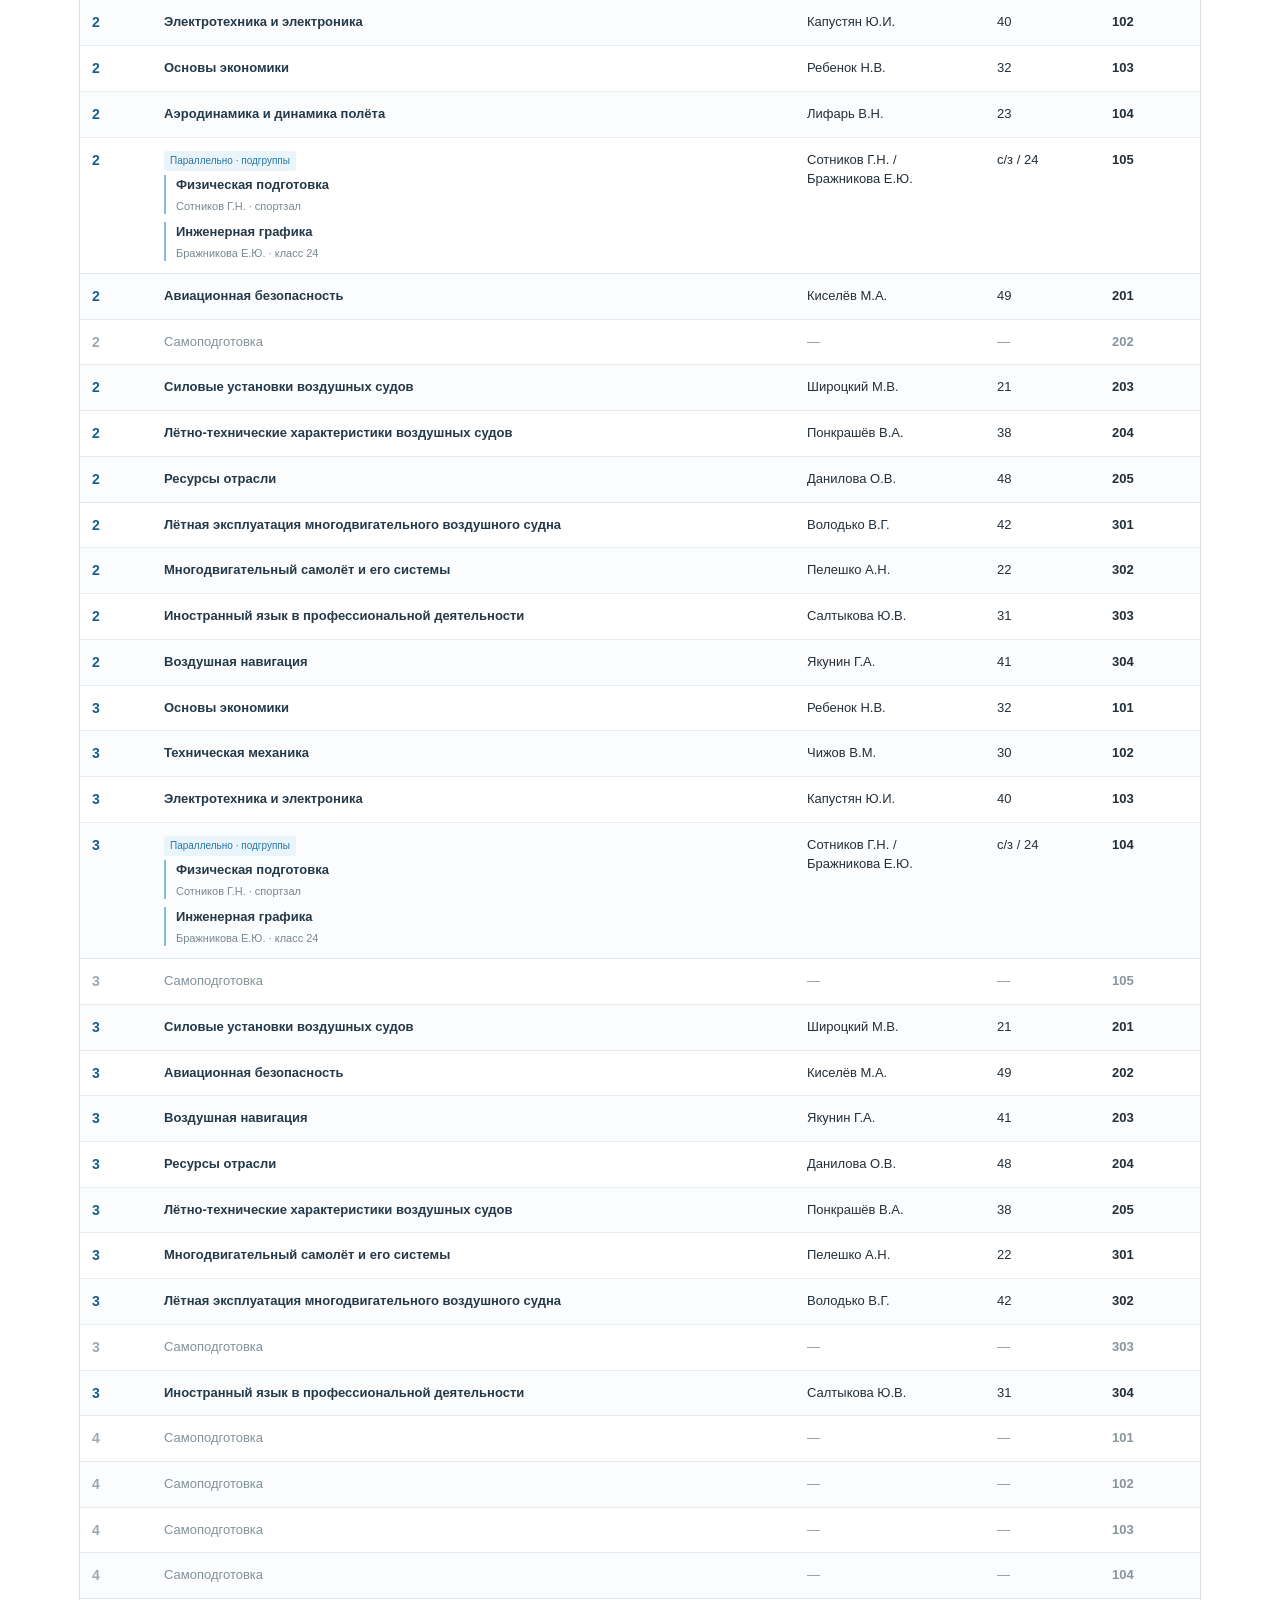
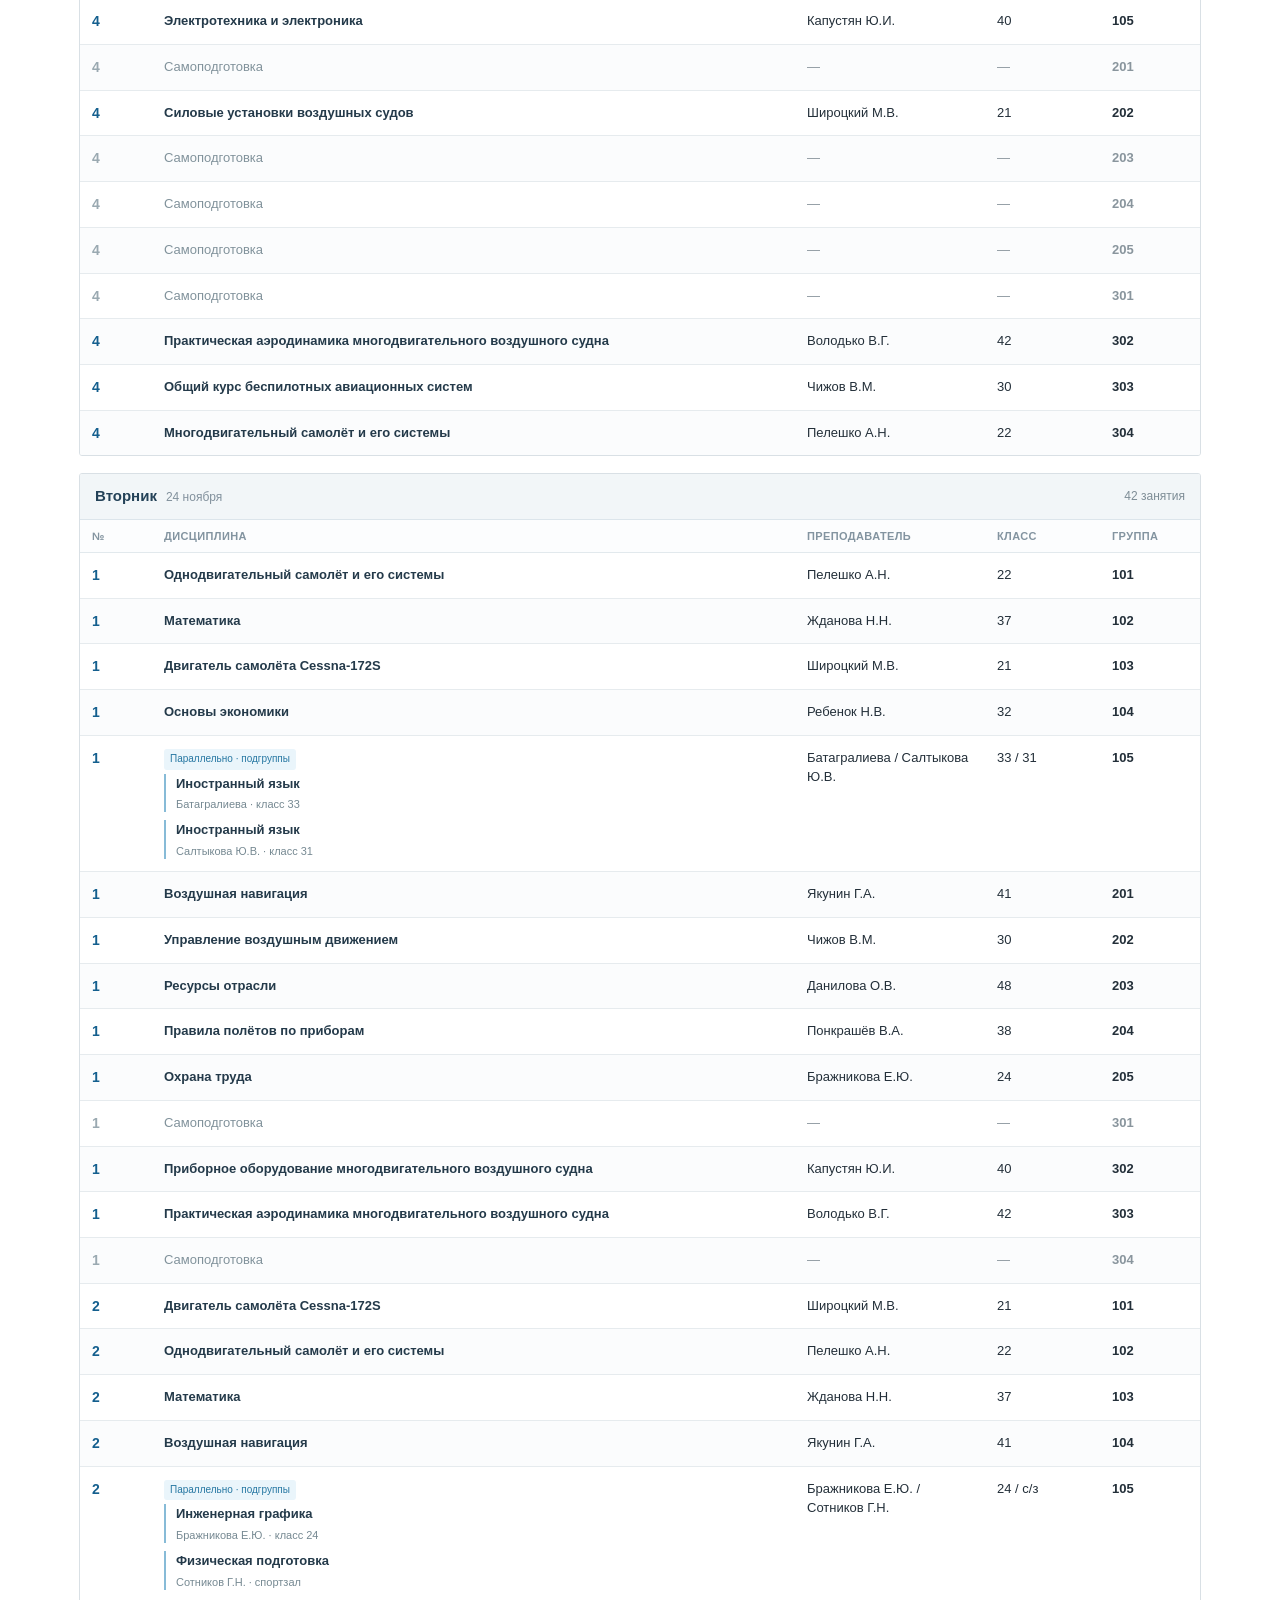
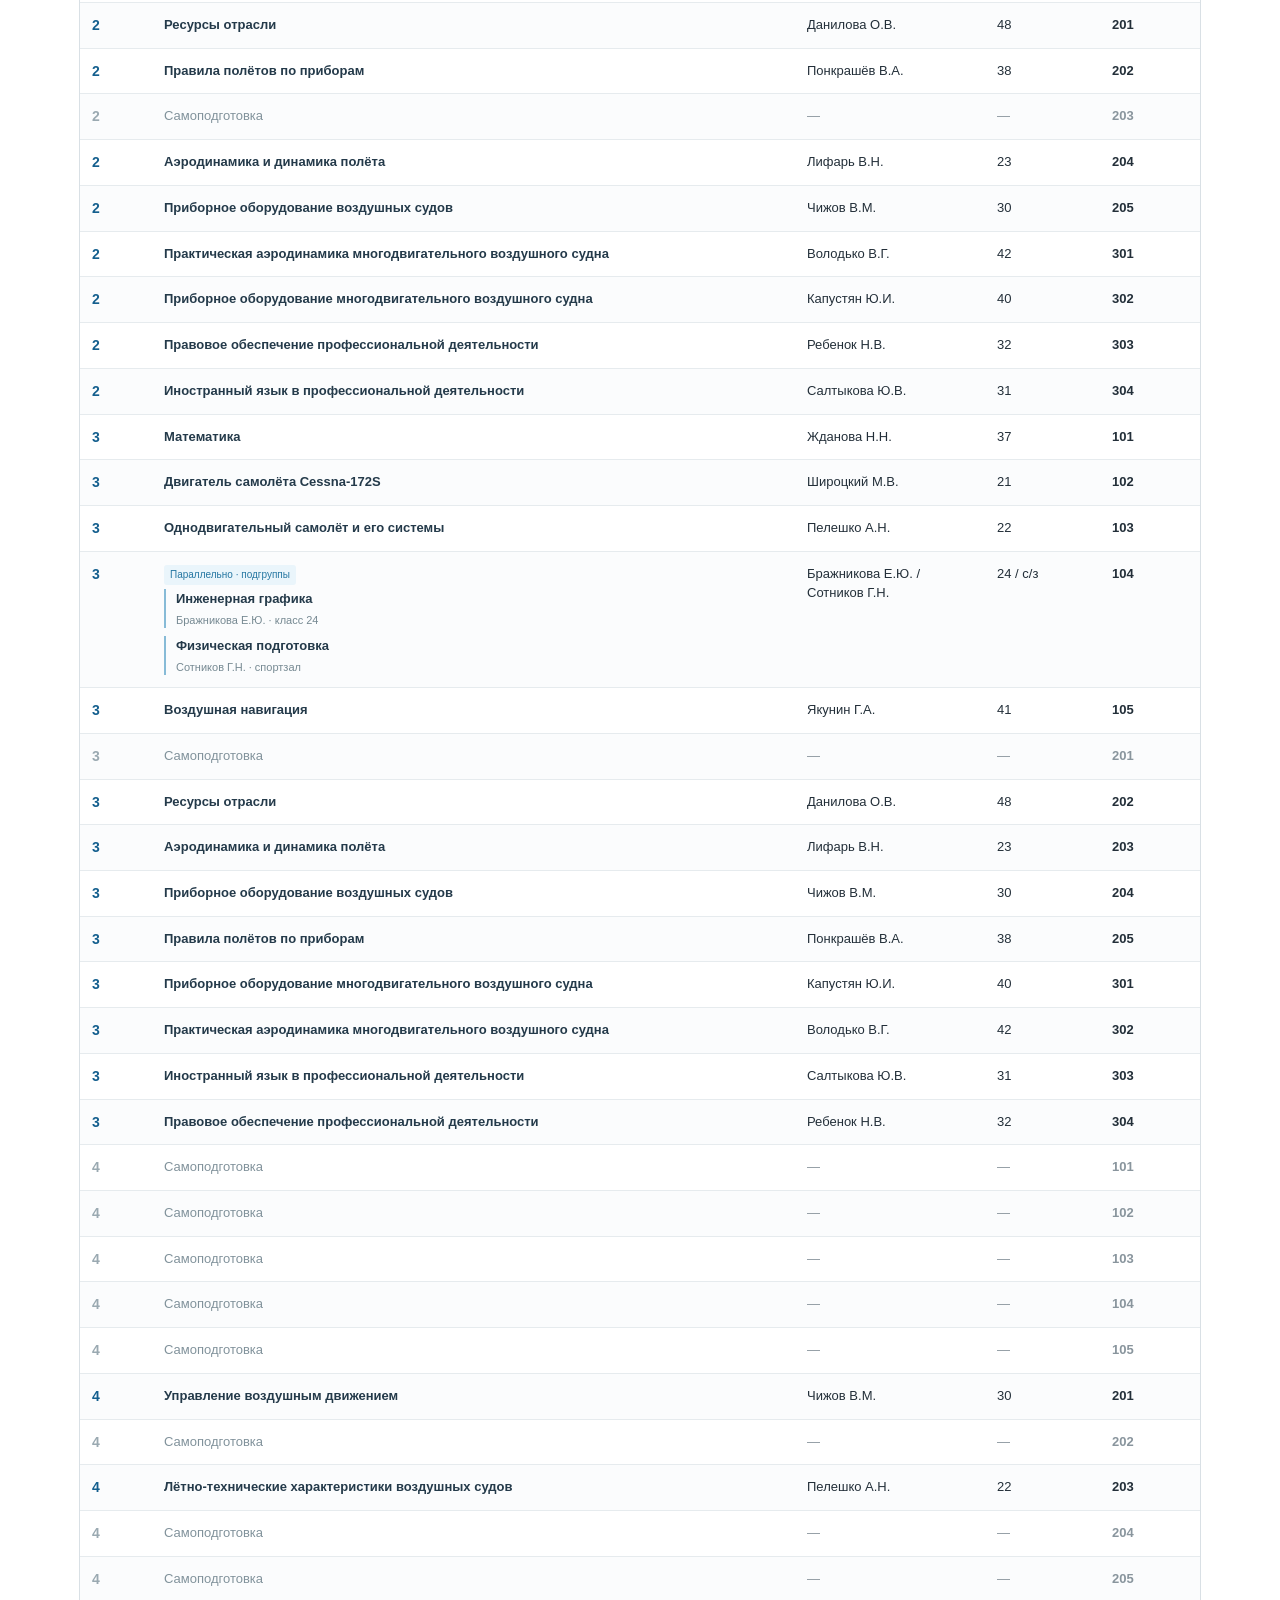
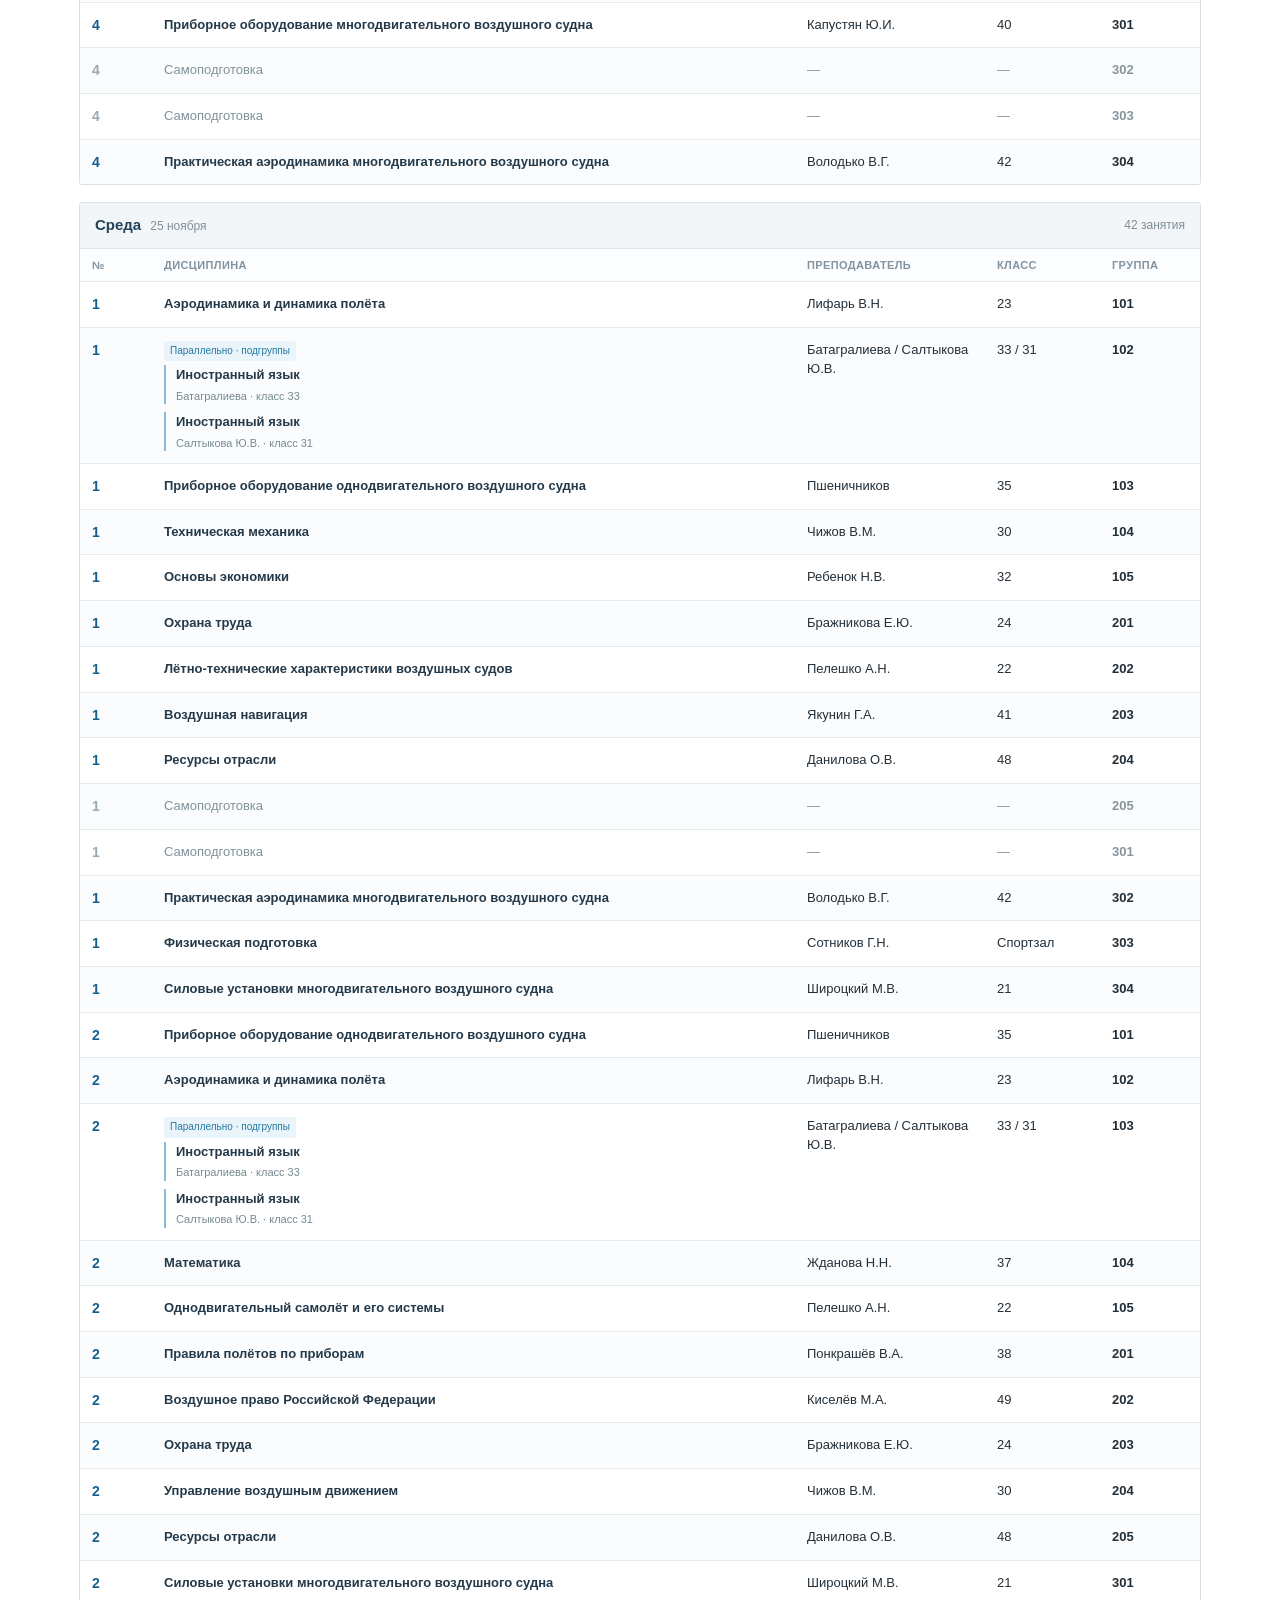
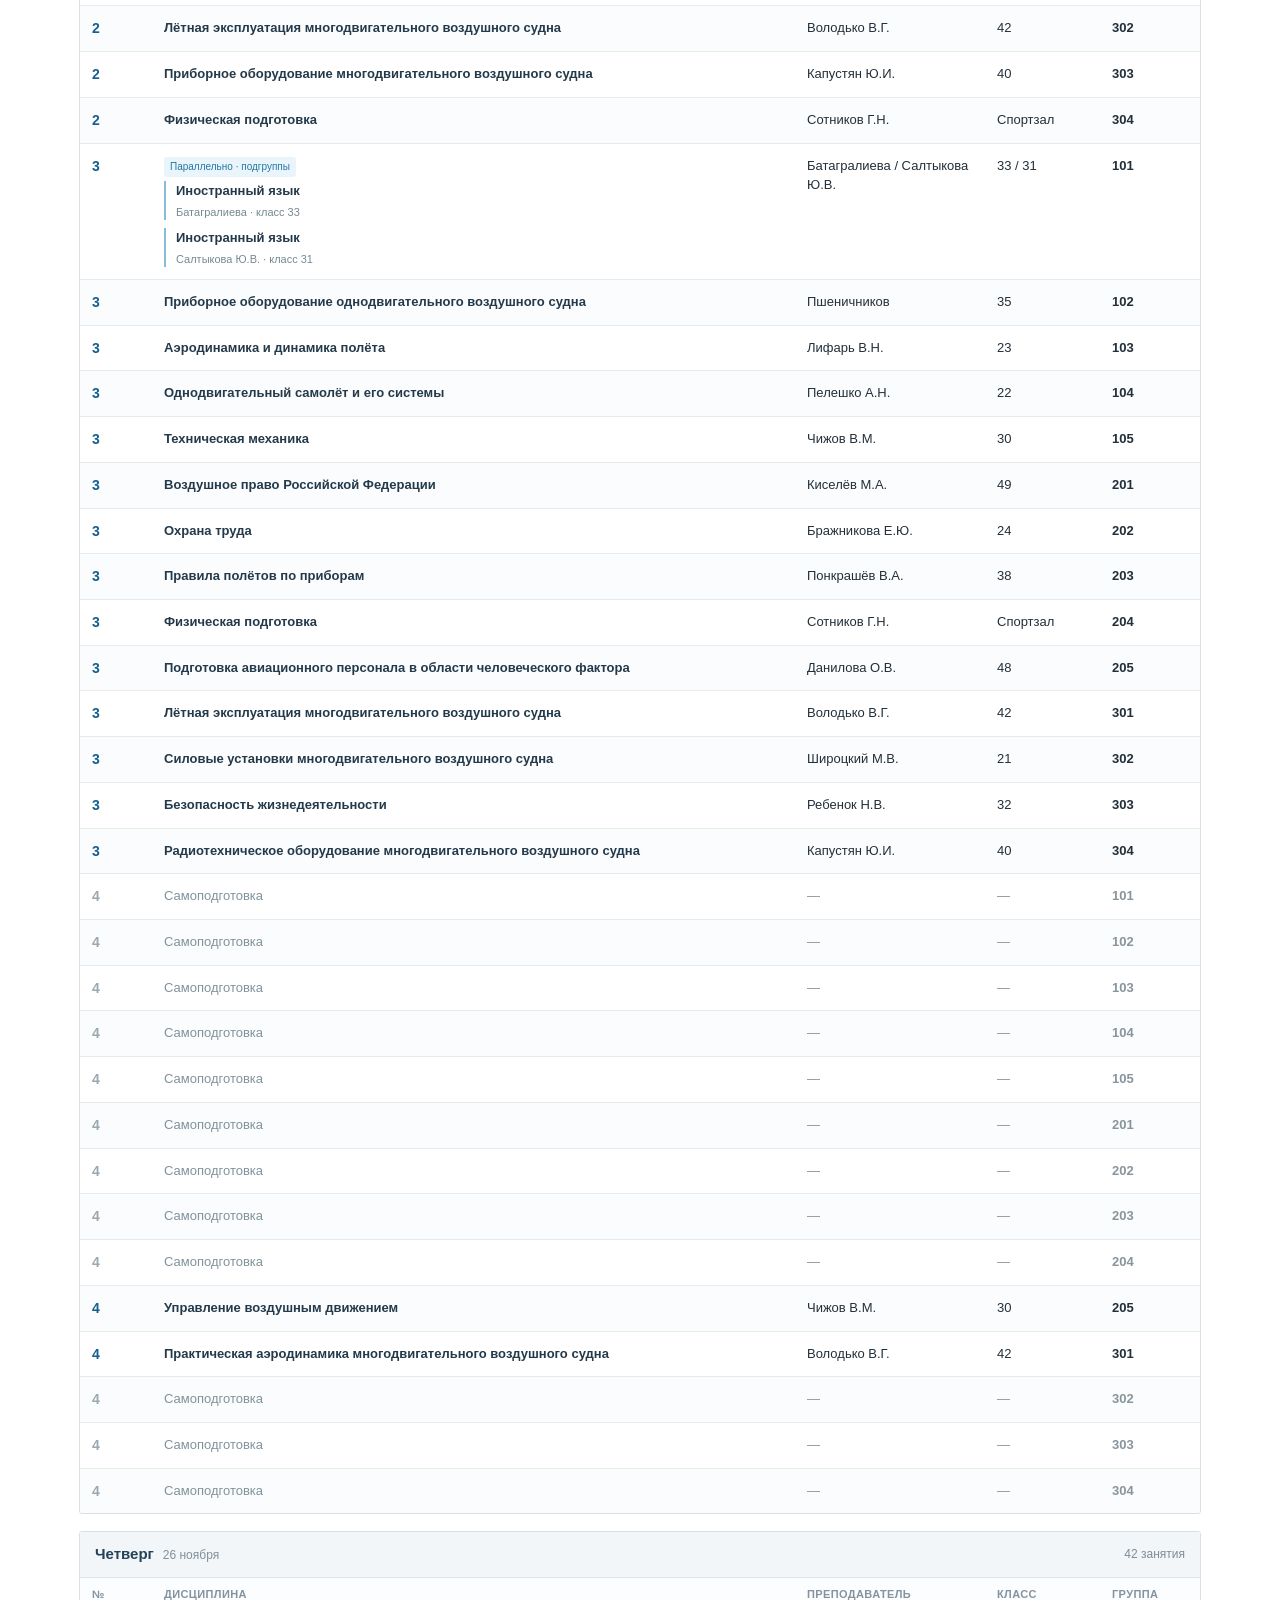
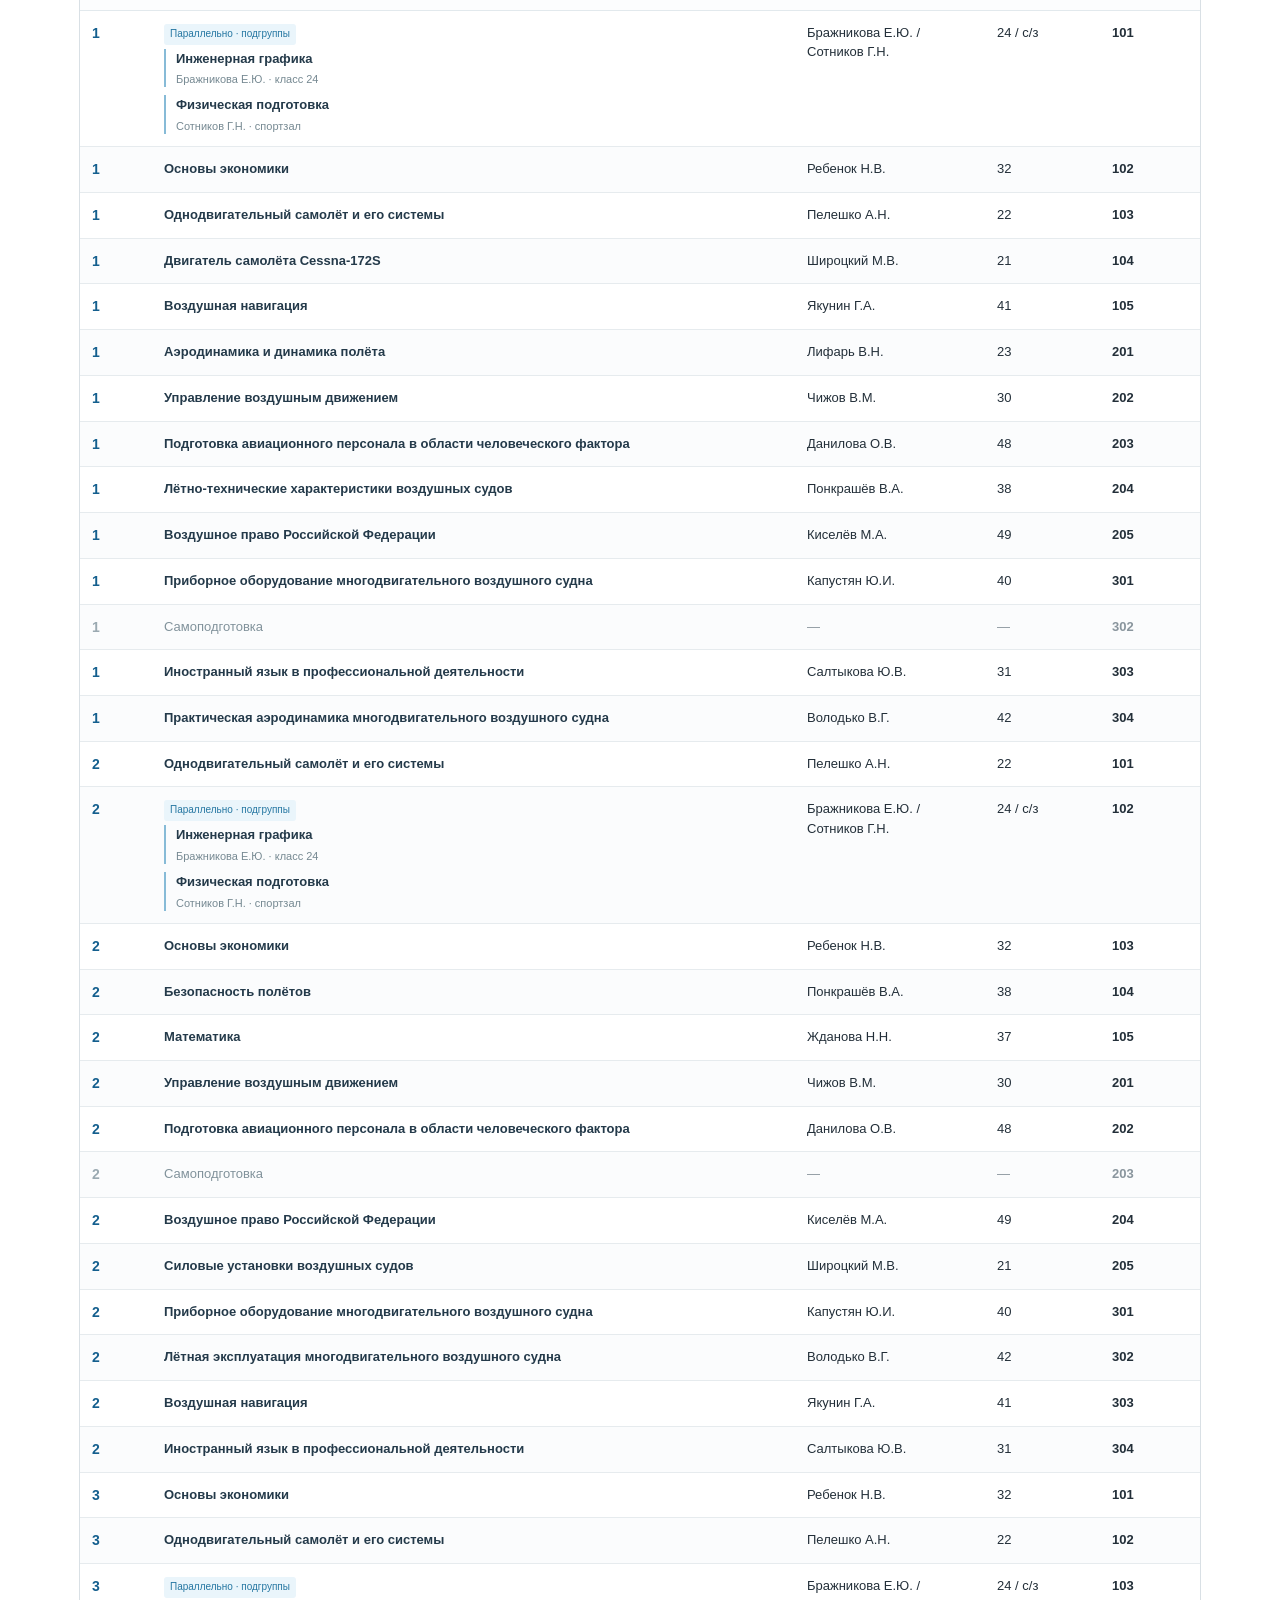
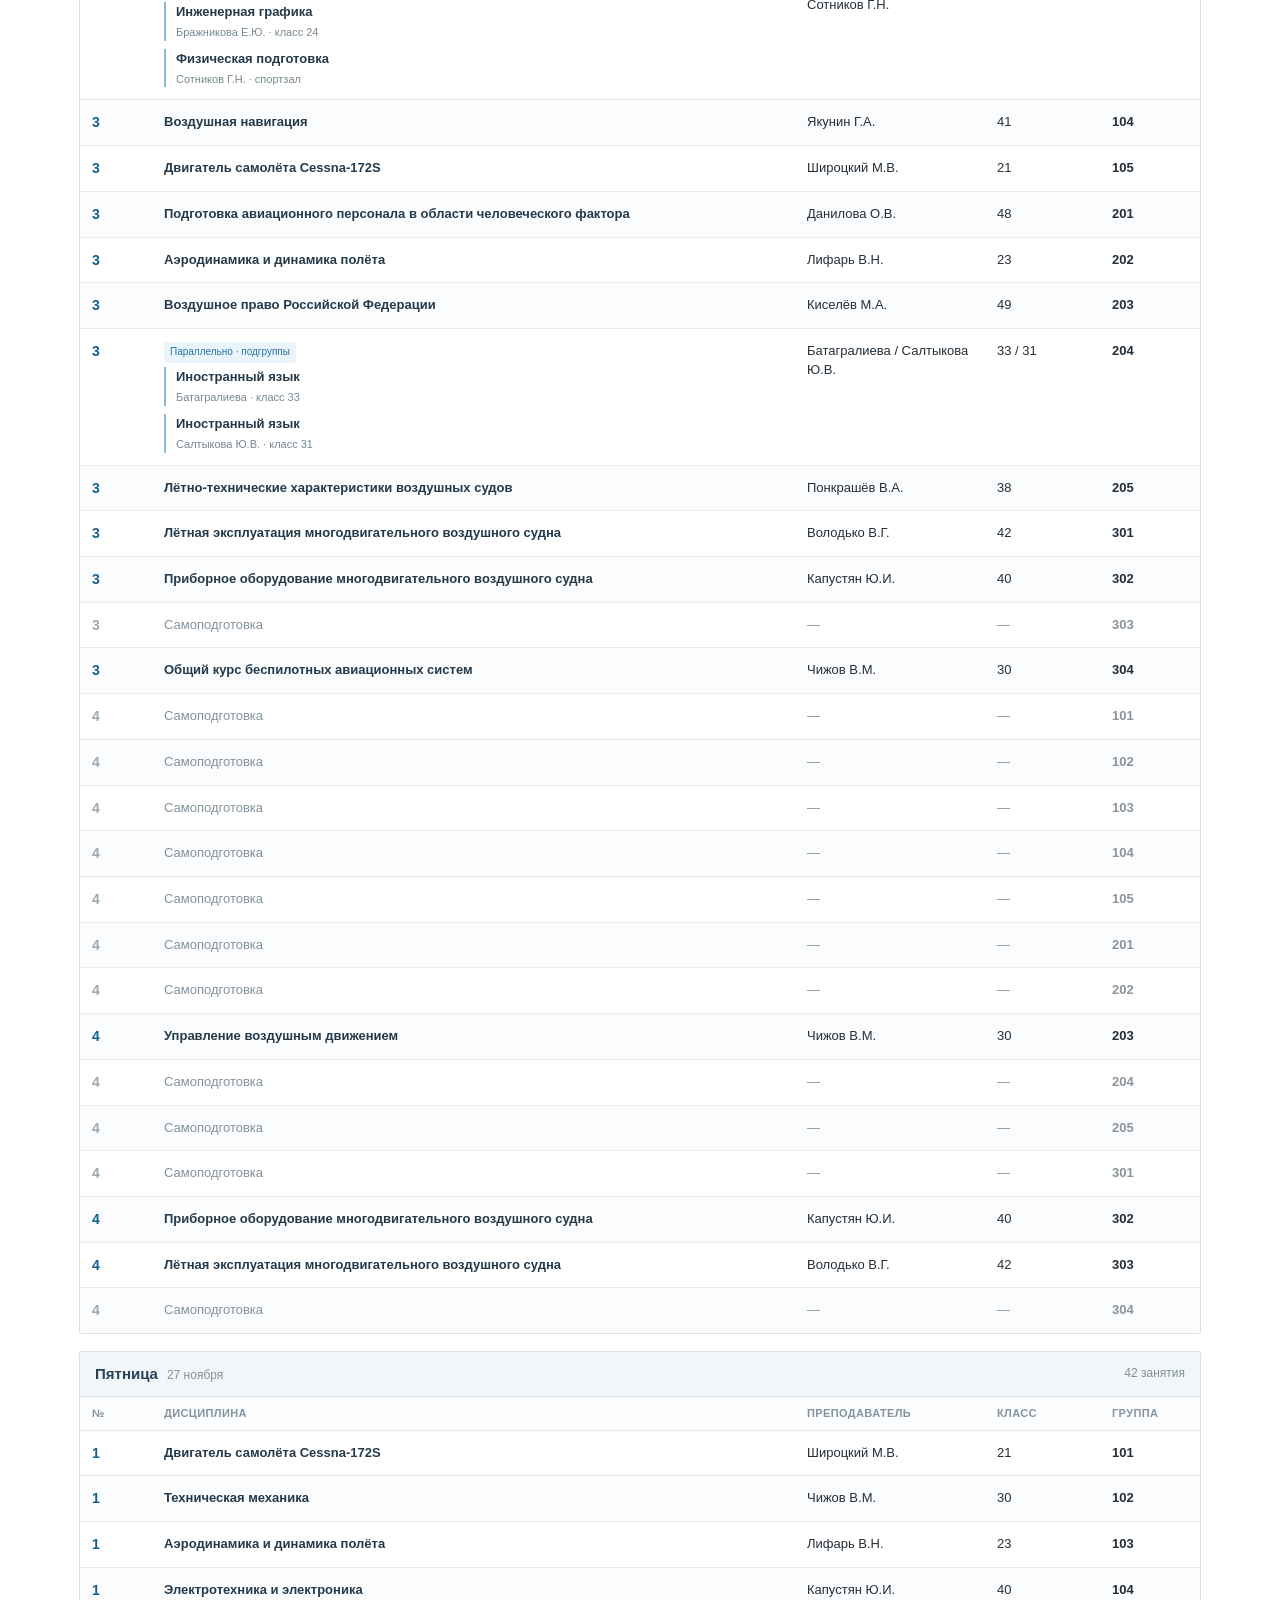
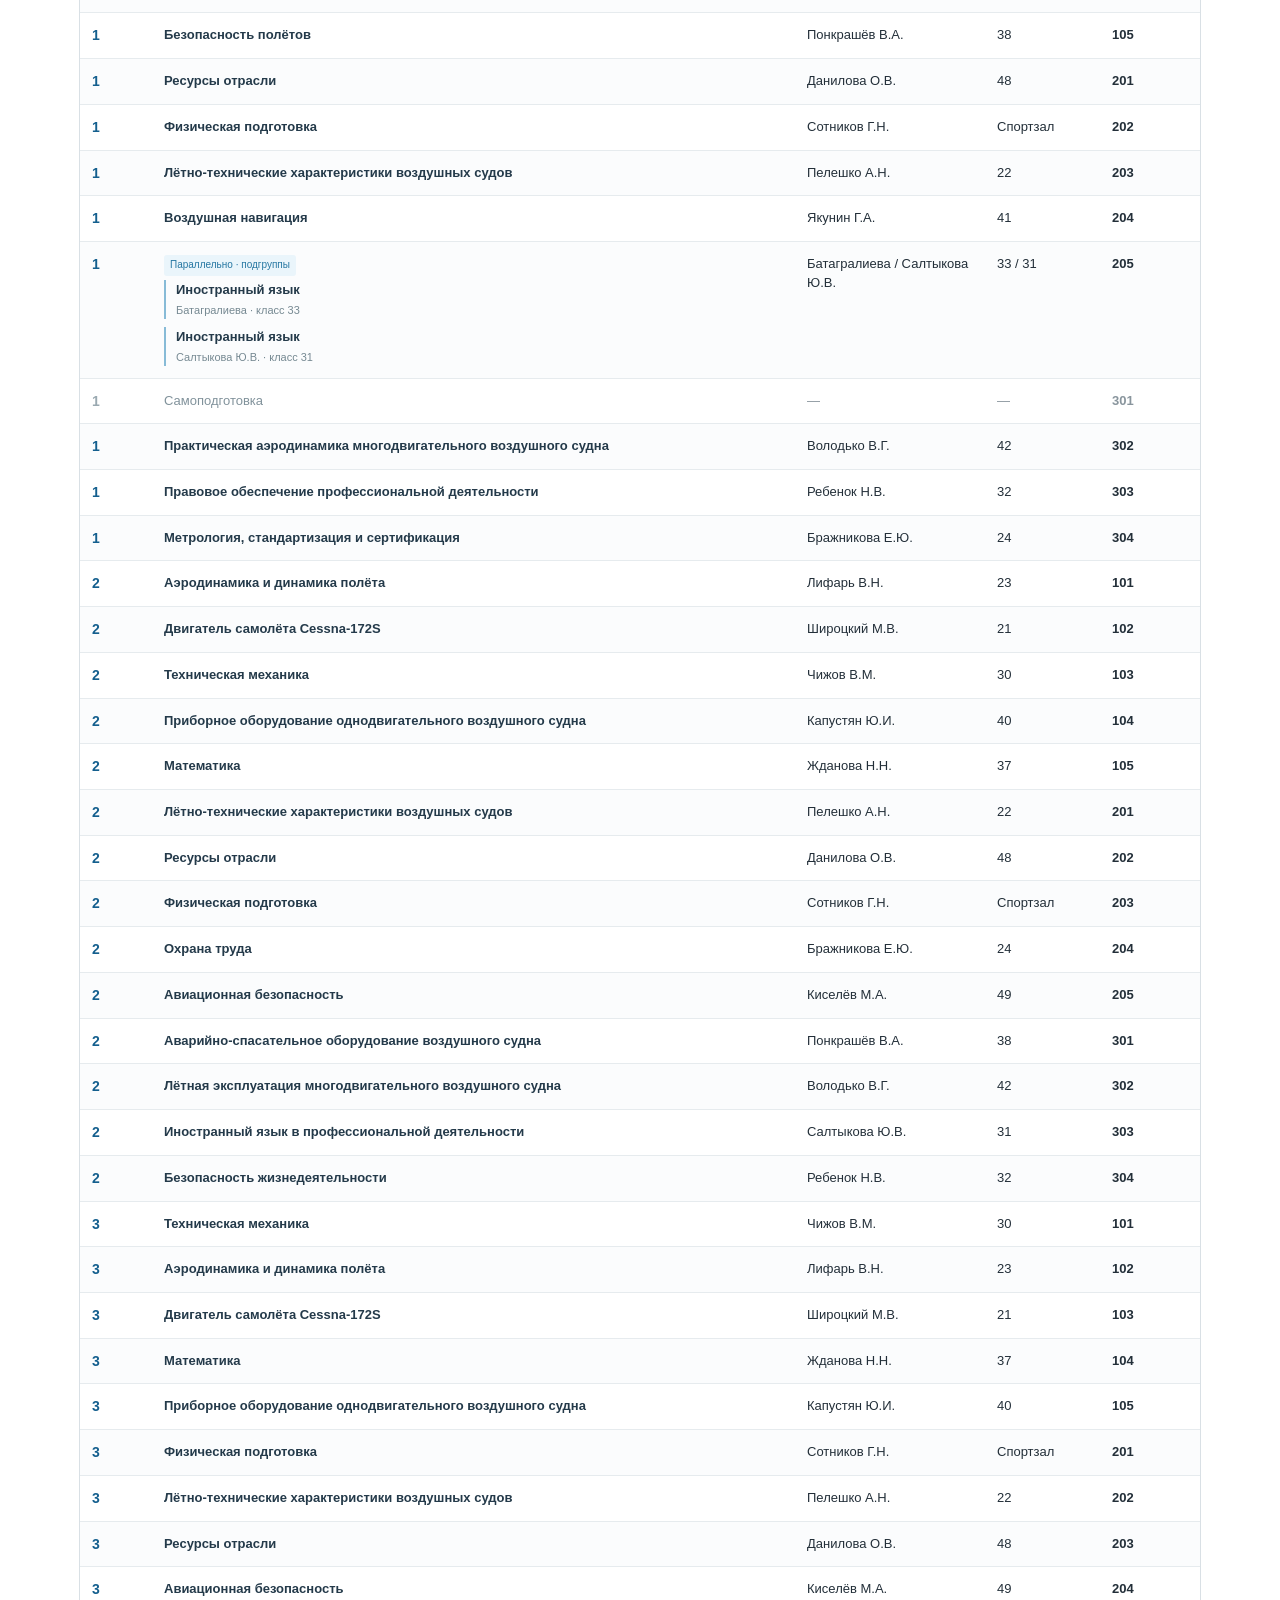
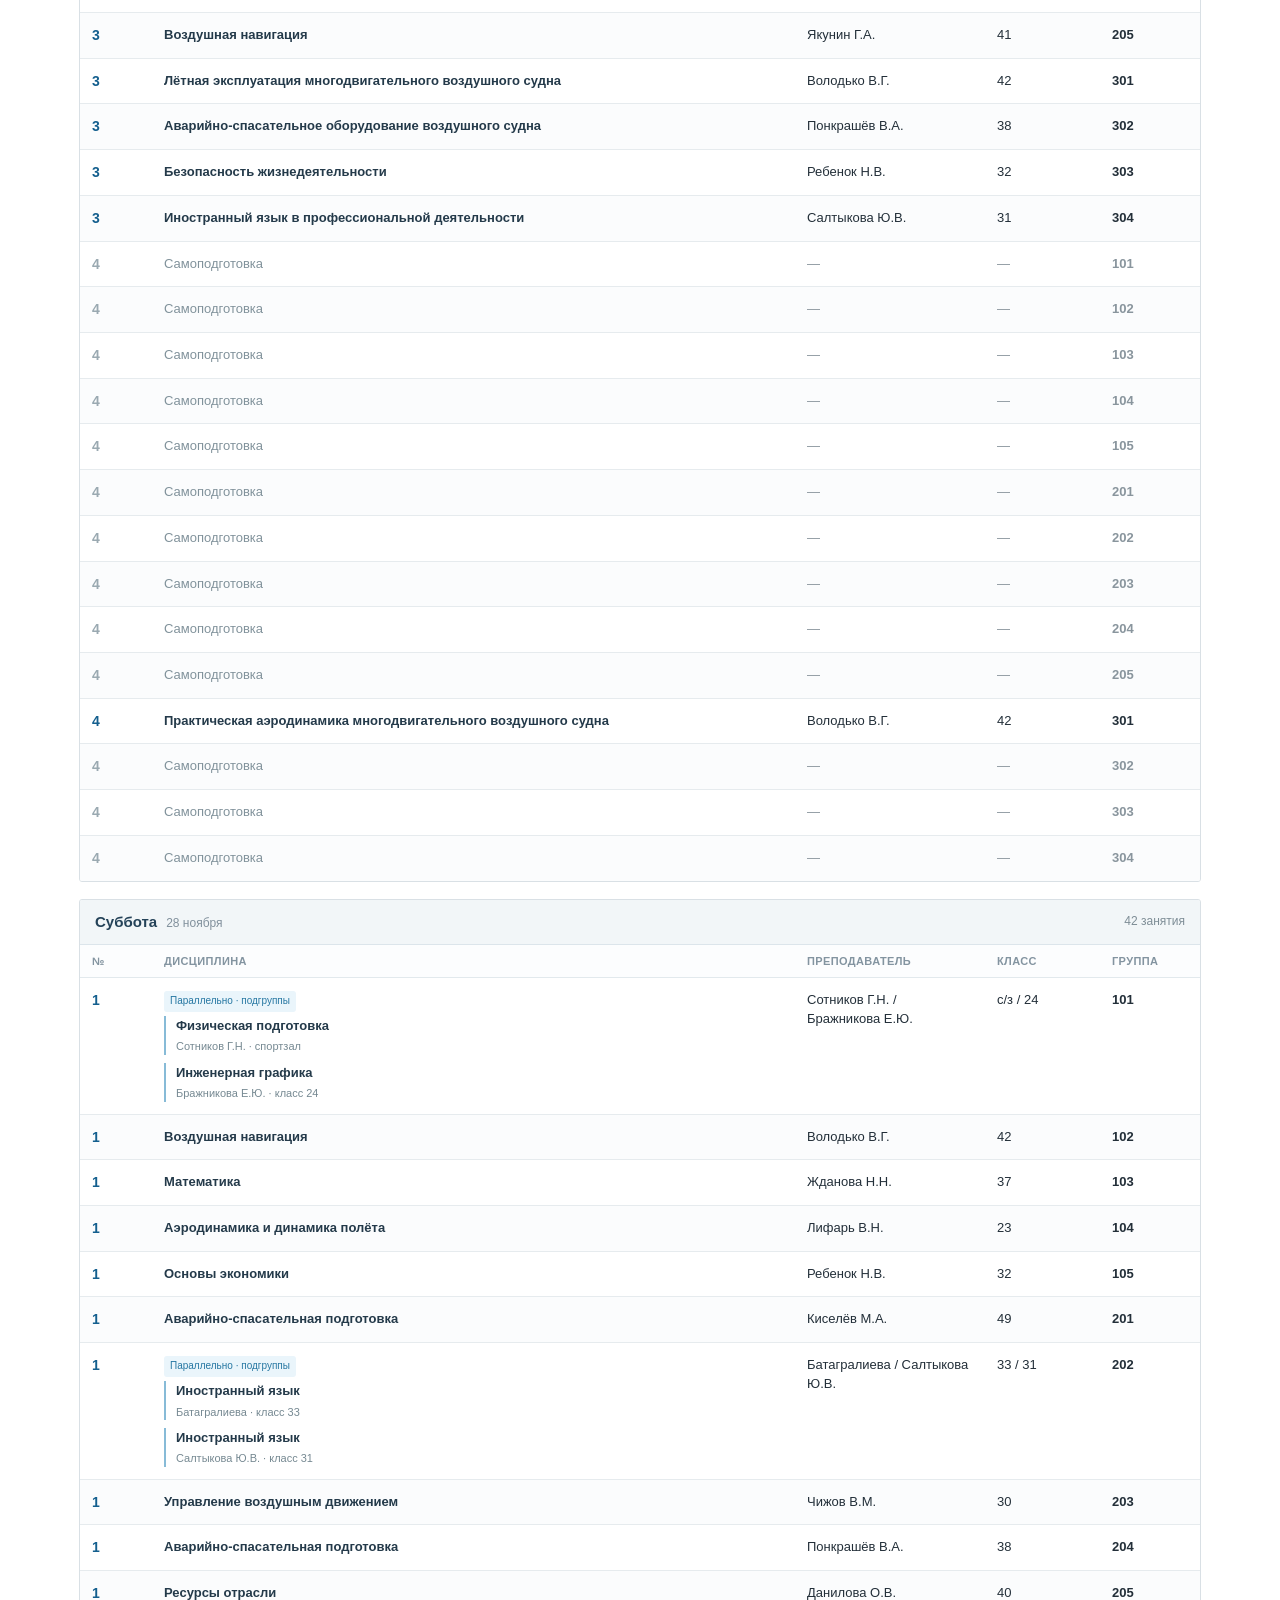
==== commit 18184f42: "Add files via upload" ====
--- a/index.html
+++ b/index.html
@@ -9,6 +9,7 @@
   <link rel="icon" type="image/png" href="./assets/icons/favicon-48.png" />
   <meta name="description" content="Любительский проект расписания занятий." />
   <title>Расписсание</title>
+  <script src="./assets/i18n.js" data-locales="./data/i18n.json"></script>
   <style>
     :root{color-scheme:light;--blue:#1265a3;--blueDark:#084b80;--blueLight:#eaf3fa;--green:#18865d;--ink:#232f39;--muted:#72808b;--border:#d9e0e5;--pale:#faf9e9;--row:#f6f9fb;--bg:#fff;--red:#cf4c6c}
     *{box-sizing:border-box}html{scroll-behavior:smooth}body{margin:0;background:#fff;color:var(--ink);font-family:-apple-system,BlinkMacSystemFont,"Segoe UI",Arial,sans-serif;font-size:15px;line-height:1.48}button,input,select{font:inherit}button,select{cursor:pointer}button:focus-visible,select:focus-visible,input:focus-visible,a:focus-visible{outline:3px solid #7ac4ef;outline-offset:2px}button:disabled{opacity:.48;cursor:not-allowed}a{color:var(--blue)}
@@ -21,6 +22,7 @@
     .result-top{display:flex;align-items:center;justify-content:space-between;gap:10px;margin:28px 0 12px}.result-title h2{font-size:20px;line-height:1.25;margin:0 0 4px;font-weight:700}.result-title span{font-size:12px;color:#809099}.result-controls{display:flex;gap:7px;align-items:center;flex-wrap:wrap}.mini-btn{font-size:12px;border:1px solid #d3dfe7;border-radius:4px;background:#fff;color:#235f87;padding:7px 9px}.mini-btn:hover{background:#eff7fc}.mini-btn.is-active{background:#e9f5fc;border-color:#8abbd9}.status-note{background:#f0f8fc;border-left:3px solid #61a5cc;padding:10px 13px;margin:10px 0 19px;font-size:12px;color:#435d70}.status-note.warning{background:#fff8ea;border-color:#d9a045;color:#795c32}.results{display:grid;gap:17px}.day{border:1px solid var(--border);border-radius:3px;background:#fff;overflow:hidden}.day-head{display:flex;justify-content:space-between;align-items:center;gap:8px;background:#f2f6f8;border-bottom:1px solid #dce5eb;padding:11px 15px}.day-head strong{font-size:15px;color:#244258}.day-head span{font-size:12px;color:#81909c;font-weight:400;margin-left:9px}.day-head .day-extra{font-size:12px;color:#7e8d96;display:flex;align-items:center;gap:12px}.day-head .add-day{border:0;background:transparent;color:var(--blue);font-size:12px;font-weight:650;text-decoration:underline}.schedule{border-collapse:collapse;width:100%;table-layout:fixed}.schedule th{text-align:left;font-size:11px;color:#8394a0;letter-spacing:.035em;font-weight:650;text-transform:uppercase;border-bottom:1px solid #e2e9ed;padding:8px 12px;background:#fcfdfe}.schedule td{font-size:13px;padding:12px;border-top:1px solid #e6ebee;vertical-align:top}.schedule tbody tr:first-child td{border-top:0}.schedule tr:nth-child(even){background:#fbfcfd}.schedule tr:hover{background:#f1f8fc}.col-pair{width:72px}.col-subject{width:auto}.col-person{width:190px}.col-room{width:115px}.col-group{width:100px}.pair-no{display:inline-block;color:#145f8e;font-weight:750;font-size:14px}.lesson-name{font-weight:650;color:#243a4a;line-height:1.43}.meta-line{display:block;margin-top:4px;color:#82929b;font-size:11px}.meta-line .tag{color:#547b9b}.self-row td{color:#89959d}.self-row .lesson-name{font-weight:450;color:#81929b}.self-row .pair-no{color:#9aa9b1}.split-list{display:flex;flex-direction:column;gap:8px}.split-variant{border-left:2px solid #87bbd7;padding:0 0 0 10px}.split-variant small{display:block;color:#768992;font-size:11px;margin-top:3px}.tag-split{font-size:10px;color:#2677a2;background:#eaf5fb;display:inline-block;padding:3px 6px;border-radius:3px;margin-bottom:4px}.edit-link{border:0;background:none;color:#2f78a1;font-size:11px;margin-left:8px;text-decoration:underline;cursor:pointer}.review-note{margin-top:5px;color:#ab6a25;font-size:11px}.empty-day{padding:12px 14px;color:#99a5ad;font-size:12px}.empty-all{border:1px dashed #ccdae3;border-radius:4px;padding:28px;background:#f9fcfe;color:#607584;font-size:14px}.empty-all b{display:block;color:#324a5b;margin-bottom:6px}
     .teacher-list{max-height:min(55vh,480px);overflow:auto;border:1px solid #e0e8ed;border-radius:4px}.teacher-entry{width:100%;display:flex;align-items:center;justify-content:space-between;text-align:left;gap:10px;background:white;border:0;border-bottom:1px solid #edf1f3;padding:11px 14px;color:#225a80;font-size:14px;cursor:pointer}.teacher-entry:last-child{border-bottom:0}.teacher-entry:hover,.teacher-entry:focus-visible{background:#eef7fc}.teacher-entry small{color:#758893;font-size:12px}.teacher-note{font-size:12px;color:#6a7c87;margin-bottom:12px}.teacher-search{width:100%;border:1px solid #cfdae1;padding:10px 12px;border-radius:4px;margin:0 0 12px;font-size:14px}
     .brand-accent{color:#c64679}.brand-text strong{font-size:21px;letter-spacing:-.035em}.headline h1 .brand-accent{color:#c64679}.install-link{border:0;background:transparent;color:#0c6ba6;font-size:12px;font-weight:650;cursor:pointer;padding:6px 0}.install-link:hover{text-decoration:underline}.pwa-note{font-size:12px;color:#5e7585;margin:7px 0 0}
+    .language-control{display:flex;gap:10px;align-items:center;flex-shrink:0;white-space:nowrap}.language-control label{font-size:12px;color:#627d90;display:flex;align-items:center;gap:6px}.language-control select{font-size:12px;max-width:212px;background:#fff;border:1px solid #cadbe4;border-radius:7px;color:#254f68;padding:9px 31px 9px 11px;box-shadow:0 1px 4px #1843650b;cursor:pointer}.language-control select:hover{border-color:#8cbbd4}.language-notice{font-size:11px;color:#a16a46;white-space:normal;max-width:180px}
     .footer{margin-top:31px;border-top:1px solid #e1e8ec;padding-top:18px;display:flex;justify-content:space-between;gap:15px;color:#8796a0;font-size:12px}.footer strong{color:#44647b}.footer a{text-decoration:none}
     .modal::backdrop{background:#10273880}.modal{border:1px solid #bfd0d8;border-radius:6px;box-shadow:0 28px 70px #11233735;width:min(600px,calc(100% - 24px));max-height:90vh;padding:0;color:var(--ink)}.modal-header{background:#f1f6f9;border-bottom:1px solid #dde6eb;padding:15px 20px;display:flex;justify-content:space-between;align-items:center;gap:10px}.modal-header h2{font-size:18px;margin:0}.modal-close{border:0;background:none;font-size:25px;color:#687d8d;line-height:1}.modal-body{padding:19px 20px}.modal-fields{display:grid;grid-template-columns:1fr 1fr;gap:13px}.modal label{display:block;font-size:12px;color:#526572;margin-bottom:4px}.modal input,.modal select{width:100%;padding:9px 10px;border:1px solid #cfdae1;border-radius:4px;background:#fff;color:var(--ink);font-size:13px}.modal .full{grid-column:1/-1}.modal .variant-fieldset{grid-column:1/-1;border:1px solid #dce5eb;background:#f7fafc;padding:10px;margin:0}.variant-grid{display:grid;grid-template-columns:1fr 1fr 86px;gap:10px}.modal-actions{display:flex;justify-content:flex-end;gap:8px;flex-wrap:wrap;margin-top:18px}.modal-actions .danger{margin-right:auto;color:#bb4260;border-color:#ecb8c7;background:#fff}
     .toast{position:fixed;bottom:18px;right:18px;z-index:100;background:#25465b;color:white;padding:12px 17px;box-shadow:0 12px 35px #092b4933;border-radius:4px;font-size:13px;max-width:320px;opacity:0;pointer-events:none;transform:translateY(12px);transition:.2s}.toast.show{opacity:1;transform:none}
@@ -59,7 +61,7 @@
       </div></div>
       <div id="messageArea" aria-live="polite"></div><div id="results" class="results"></div>
     </section>
-    <footer class="footer" id="help"><span><strong>Расписсание</strong> — любительский проект, сделанный во имя удобства учёбы. Не принимай его близко к сердцу. О проблемах пиши в личку. Конструктивная критика приветствуется.</span></footer>
+    <footer class="footer" id="help"><span><strong>Расписсание</strong> — любительский проект, сделанный во имя удобства учёбы. Не принимай его близко к сердцу. О проблемах пиши в личку. Конструктивная критика приветствуется.</span><div class="language-control"><label for="siteLanguage">🌐 <span>Язык</span></label><select id="siteLanguage" aria-label="Выбор языка"><option value="ru">Русский</option></select><span id="languageNotice" class="language-notice" hidden></span></div></footer>
   </main>
   <dialog id="teachersDialog" class="modal" aria-labelledby="teacherDirectoryTitle">
     <div class="modal-header"><h2 id="teacherDirectoryTitle">Справочник преподавателей</h2><button class="modal-close" id="closeTeachers" type="button" aria-label="Закрыть">×</button></div>
@@ -84,23 +86,32 @@
   (()=>{
     'use strict';
     const $=id=>document.getElementById(id);
+    const I18n=window.RaspI18n;
     const src={};
     let allWeeks=[];
     let manifest=[];
     const esc=x=>String(x??'').replace(/[&<>"']/g,c=>({'&':'&amp;','<':'&lt;','>':'&gt;','"':'&quot;',"'":'&#39;'}[c]));
     const cp=x=>JSON.parse(JSON.stringify(x));
     const russianForm=(n,one,few,many)=>n%100>=11&&n%100<=14?many:n%10===1?one:n%10>=2&&n%10<=4?few:many;
-    const lessonCount=n=>n+' '+russianForm(n,'занятие','занятия','занятий');
-    const selfCount=n=>n+' '+russianForm(n,'блок','блока','блоков')+' самоподготовки';
-    const groupCount=n=>n+' '+russianForm(n,'загруженная группа','загруженные группы','загруженных групп');
+    const lessonCount=n=>I18n.count(n,'lessons');
+    const selfCount=n=>I18n.count(n,'self');
+    const groupCount=n=>I18n.count(n,'groups');
+    let subjects=[];
+    const subjectById=new Map();const subjectByName=new Map();
+    function registerSubjects(list){subjects=list;subjectById.clear();subjectByName.clear();for(const s of list){subjectById.set(s.id,s);for(const name of [s.name,...(s.aliases||[])])subjectByName.set(name.toLocaleLowerCase('ru').trim(),s)}}
+    function subjectRec(value){return subjectById.get(value)||subjectByName.get(String(value||'').toLocaleLowerCase('ru').trim())||subjectById.get(I18n.subjectId(value))||null}
+    function canonicalSubject(value){return subjectRec(value)?.name||value}
     let teachers=[];
     const teacherById=new Map();
     const teacherByName=new Map();
-    function registerTeachers(list){teachers=list;teacherById.clear();teacherByName.clear();for(const t of teachers){teacherById.set(t.id,t);for(const key of [t.surname,t.displayName,...(t.aliases||[])])teacherByName.set(key.toLocaleLowerCase('ru').trim(),t.id)}}
-    const idForTeacher=name=>teacherByName.get(String(name||'').toLocaleLowerCase('ru').trim())||null;
+    function registerTeachers(list){teachers=list;I18n.registerTeachers(list);teacherById.clear();teacherByName.clear();for(const t of teachers){teacherById.set(t.id,t);for(const key of [t.surname,t.displayName,...(t.aliases||[])])teacherByName.set(key.toLocaleLowerCase('ru').trim(),t.id)}}
+    const idForTeacher=name=>teacherByName.get(String(name||'').toLocaleLowerCase('ru').trim())||teachers.find(t=>I18n.teacher(t).toLocaleLowerCase()===String(name||'').toLocaleLowerCase())?.id||null;
     const canonicalName=name=>teacherById.get(idForTeacher(name))?.surname||name;
-    const teacherName=(id,fallback)=>teacherById.get(idForTeacher(fallback))?.displayName||teacherById.get(id)?.displayName||canonicalName(fallback)||'—';
+    const teacherName=(id,fallback)=>{const t=teacherById.get(idForTeacher(fallback))||teacherById.get(id);return t?I18n.teacher(t):canonicalName(fallback)||'—'};
     function normalizeLesson(l){
+      if(l.kind==='self_study'){l.subject='Самоподготовка';l.subjectId='activity-self-study'}
+      else if(l.variants?.length){l.subjectIds=[];l.variants.forEach(v=>{v.subject=canonicalSubject(v.subject);v.subjectId=subjectRec(v.subject)?.id||v.subjectId||null;if(v.subjectId)l.subjectIds.push(v.subjectId)});l.subject=l.variants.map(v=>v.subject).join(' / ')}
+      else{l.subject=canonicalSubject(l.subject);l.subjectId=subjectRec(l.subject)?.id||l.subjectId||null}
       if(l.teacher)l.teacher=canonicalName(l.teacher);
       if(l.variants?.length){l.teacherIds=[];l.variants.forEach(v=>{if(v.teacher){v.teacher=canonicalName(v.teacher);v.teacherId=idForTeacher(v.teacher)||v.teacherId||null;if(v.teacherId)l.teacherIds.push(v.teacherId)}})}
       else if(l.teacher){l.teacherId=idForTeacher(l.teacher)||l.teacherId||null}
@@ -109,8 +120,8 @@
     function teacherForLesson(l){return l.variants?.length?l.variants.map(v=>teacherName(v.teacherId,v.teacher)).join(' / '):teacherName(l.teacherId,l.teacher)}
     function teacherMatches(l,id){return (l.variants?.length?l.variants:[l]).some(v=>(idForTeacher(v.teacher)||v.teacherId)===id)}
     const state={week:null,data:null,group:'',teacher:'',room:'',text:'',edit:false,editing:null};
-    const niceDate=s=>new Date(s+'T12:00:00').toLocaleDateString('ru-RU',{day:'numeric',month:'long'});
-    const dayName=s=>new Date(s+'T12:00:00').toLocaleDateString('ru-RU',{weekday:'long'});
+    const niceDate=s=>I18n.date(s,{day:'numeric',month:'long'});
+    const dayName=s=>I18n.date(s,{weekday:'long'});
     const dates=()=>Array.from({length:6},(_,i)=>{const [y,m,d]=state.week.split('-').map(Number);return new Date(Date.UTC(y,m-1,d+i)).toISOString().slice(0,10)});
     const key=week=>'raspissanie-local-v3:'+week;
     // The preferred group is private to this browser. It is not tied to a specific week.
@@ -136,11 +147,11 @@
       groups.innerHTML='<option value="">Все группы</option>'+[1,2,3].map(course=>'<optgroup label="'+course+' курс">'+Array.from({length:5},(_,i)=>''+course+'0'+(i+1)).map(g=>'<option value="'+g+'">'+g+(state.data.groups[g]?'':' — нет данных')+'</option>').join('')+'</optgroup>').join('');
       const rs=new Set();for(const {lesson:l} of lessonRows()){const items=l.variants?.length?l.variants:[l];for(const item of items){if(item.room)rs.add(item.room)}}
       const options=(values,label)=>'<option value="">'+label+'</option>'+Array.from(values).sort(sortText).map(t=>'<option value="'+esc(t)+'">'+esc(t)+'</option>').join('');
-      teacher.innerHTML='<option value="">— любой —</option>'+teachers.map(t=>'<option value="'+esc(t.id)+'">'+esc(t.displayName)+'</option>').join('');room.innerHTML=options(rs,'— любой —');
+      teacher.innerHTML='<option value="">— любой —</option>'+teachers.map(t=>'<option value="'+esc(t.id)+'">'+esc(I18n.teacher(t))+'</option>').join('');room.innerHTML=options(rs,'— любой —');
       groups.value=state.group;teacher.value=state.teacher;if(teacher.value!==state.teacher)state.teacher='';room.value=state.room;if(room.value!==state.room)state.room='';$('filterText').value=state.text;
     }
     async function loadWeekAsync(week){if(!src[week]){const info=manifest.find(m=>m.weekStart===week);if(!info)throw new Error('Week manifest entry not found: '+week);const resp=await fetch(info.file);if(!resp.ok)throw new Error('Failed to load '+info.file);src[week]=await resp.json();}load(week);populateOptions();render()}
-    function allSubjects(l){const variants=l.variants?.length?l.variants:[l];return variants.map(v=>[v.subject,v.teacher,v.room].join(' ')).join(' ')+' '+[l.subject,l.teacher,l.room].join(' ')}
+    function allSubjects(l){const variants=l.variants?.length?l.variants:[l];return variants.map(v=>[v.subject,I18n.subject(v.subjectId||subjectRec(v.subject)?.id,v.subject),...(subjectRec(v.subject)?.aliases||[]),v.teacher,I18n.teacher(v.teacherId),v.room].join(' ')).join(' ')+' '+[l.subject,l.teacher,l.room].join(' ')}
     function passes(row){const l=row.lesson, variants=l.variants?.length?l.variants:[l];if(state.group&&row.group!==state.group)return false;
       if(state.teacher&&!teacherMatches(l,state.teacher))return false;
       if(state.room&&!variants.some(v=>(v.room||'').split('/').some(s=>s.trim()===state.room)||v.room===state.room))return false;
@@ -148,19 +159,19 @@
       return true;
     }
     const filtered=()=>lessonRows().filter(passes);
-    function renderWeekNav(){ $('weekNav').innerHTML=allWeeks.map(w=>{const data=src[w]||manifest.find(m=>m.weekStart===w),selected=w===state.week,archive=w!==allWeeks[allWeeks.length-1];return '<button class="week-card '+(archive?'archive ':'')+(selected?'selected':'')+'" data-week="'+w+'" aria-pressed="'+selected+'"><strong>'+data.academicWeek+'-я учебная неделя</strong><span>'+niceDate(w)+' — '+niceDate(data.weekEnd)+'</span><em>'+(archive?'Архив':'Новая неделя')+'</em></button>'}).join('');
+    function renderWeekNav(){ $('weekNav').innerHTML=allWeeks.map(w=>{const data=src[w]||manifest.find(m=>m.weekStart===w),selected=w===state.week,archive=w!==allWeeks[allWeeks.length-1];return '<button class="week-card '+(archive?'archive ':'')+(selected?'selected':'')+'" data-week="'+w+'" aria-pressed="'+selected+'"><strong>'+I18n.week(data.academicWeek)+'</strong><span>'+niceDate(w)+' — '+niceDate(data.weekEnd)+'</span><em>'+(archive?'Архив':'Новая неделя')+'</em></button>'}).join('');
       for(const b of $('weekNav').querySelectorAll('[data-week]'))b.addEventListener('click',()=>{loadWeekAsync(b.dataset.week)});
     }
     function editButton(row){if(!state.edit)return '';return '<button type="button" class="edit-link" data-edit="'+esc(row.lesson.id)+'" data-group="'+esc(row.group)+'" data-date="'+esc(row.date)+'">изменить</button>'}
     function metadata(l){return l.kind==='self_study'?'Самоподготовка':l.kind==='split'?'Занятия по подгруппам':'Учебное занятие'}
-    function lessonSubject(l){if(l.kind==='self_study')return '<span class="lesson-name">Самоподготовка</span>';
-      if(l.variants?.length){return '<span class="tag-split">Параллельно · подгруппы</span><div class="split-list">'+l.variants.map((v,i)=>'<div class="split-variant"><span class="lesson-name">'+esc(v.subject)+'</span><small>'+esc(teacherName(v.teacherId,v.teacher))+' · '+esc(v.room==='с/з'?'спортзал':('класс '+(v.room||'—')))+'</small></div>').join('')+'</div>'}
-      return '<span class="lesson-name">'+esc(l.subject)+'</span>';}
+    function lessonSubject(l){if(l.kind==='self_study')return '<span class="lesson-name">'+esc(I18n.localize('Самоподготовка'))+'</span>';
+      if(l.variants?.length){return '<span class="tag-split">Параллельно · подгруппы</span><div class="split-list">'+l.variants.map((v,i)=>'<div class="split-variant"><span class="lesson-name">'+esc(I18n.subject(v.subjectId||subjectRec(v.subject)?.id,v.subject))+'</span><small>'+esc(teacherName(v.teacherId,v.teacher))+' · '+esc(v.room==='с/з'?'спортзал':('класс '+(v.room||'—')))+'</small></div>').join('')+'</div>'}
+      return '<span class="lesson-name">'+esc(I18n.subject(l.subjectId||subjectRec(l.subject)?.id,l.subject))+'</span>';}
     function teacherText(l){if(l.kind==='self_study')return '—';return esc(teacherForLesson(l))}
     function roomText(l){if(l.kind==='self_study')return '—';return esc(l.room==='с/з'?'Спортзал':(l.room||'—'))}
     function tableRow(row,multi){const l=row.lesson,self=l.kind==='self_study';return '<tr class="'+(self?'self-row':'')+'"><td class="pair-cell"><span class="pair-no">'+esc(l.number)+'</span></td><td class="subject-cell">'+lessonSubject(l)+editButton(row)+(l.reviewNote?'<div class="review-note">'+esc(l.reviewNote)+'</div>':'')+'</td><td class="person-cell">'+teacherText(l)+'</td><td class="room-cell">'+roomText(l)+'</td>'+(multi?'<td class="group-cell"><b>'+esc(row.group)+'</b></td>':'')+'</tr>'}
     function render(){const data=state.data,all=filtered(),multi=!state.group;
-      $('periodSubheading').textContent=data.academicWeek+'-я учебная неделя · '+niceDate(data.weekStart)+' — '+niceDate(data.weekEnd)+' 2026 г.';
+      $('periodSubheading').textContent=I18n.week(data.academicWeek)+' · '+niceDate(data.weekStart)+' — '+niceDate(data.weekEnd)+' · '+data.weekStart.slice(0,4);
       renderWeekNav();
       $('editToggle').classList.toggle('is-active',state.edit);$('editToggle').textContent=state.edit?'✓ Режим правок включён':'✎ Локальные правки';
       const groupKnown=!!data.groups[state.group],isMissing=state.group&&!groupKnown;let title=multi?'Все группы':state.group;
@@ -191,8 +202,8 @@
     function openEditor(group,date,id){const gd=state.data.groups[group];if(!gd)return;const l=id?cp(getLesson(group,date,id)):null;state.editing={group,date,id};
       $('editTitle').textContent=id?'Изменить занятие':'Добавить занятие';$('editGroup').value=group;$('editDate').value=date;
       $('editNumber').innerHTML=Array.from({length:8},(_,i)=>'<option value="'+(i+1)+'">'+(i+1)+'</option>').join('');$('editNumber').value=l?.number||((gd.days[date]?.lessons?.length||0)+1);
-      $('editKind').value=l?.kind||'lesson';$('editSubject').value=l?.kind==='split'?'':l?.subject||'';$('editTeacher').value=l?.kind==='split'?'':l?teacherName(l.teacherId,l.teacher):'';$('editRoom').value=l?.kind==='split'?'':l?.room||'';
-      $('variantInputs').innerHTML='';const variants=l?.variants||[{subject:'',teacher:'',room:''},{subject:'',teacher:'',room:''}];for(let i=0;i<2;i++){const v=variants[i]||{};$('variantInputs').insertAdjacentHTML('beforeend','<div class="variant-grid" style="margin-bottom:8px"><div><label>Подгруппа '+(i+1)+' · дисциплина</label><input data-v="'+i+'" data-field="subject"></div><div><label>Преподаватель</label><input data-v="'+i+'" data-field="teacher"></div><div><label>Аудитория</label><input data-v="'+i+'" data-field="room"></div></div>');for(const inp of $('variantInputs').querySelectorAll('[data-v="'+i+'"]'))inp.value=v[inp.dataset.field]||''}
+      $('editKind').value=l?.kind||'lesson';$('editSubject').value=l?.kind==='split'?'':l?I18n.subject(l.subjectId||subjectRec(l.subject)?.id,l.subject):'';$('editTeacher').value=l?.kind==='split'?'':l?teacherName(l.teacherId,l.teacher):'';$('editRoom').value=l?.kind==='split'?'':l?.room||'';
+      $('variantInputs').innerHTML='';const variants=l?.variants||[{subject:'',teacher:'',room:''},{subject:'',teacher:'',room:''}];for(let i=0;i<2;i++){const v=variants[i]||{};$('variantInputs').insertAdjacentHTML('beforeend','<div class="variant-grid" style="margin-bottom:8px"><div><label>Подгруппа '+(i+1)+' · дисциплина</label><input data-v="'+i+'" data-field="subject"></div><div><label>Преподаватель</label><input data-v="'+i+'" data-field="teacher"></div><div><label>Аудитория</label><input data-v="'+i+'" data-field="room"></div></div>');for(const inp of $('variantInputs').querySelectorAll('[data-v="'+i+'"]'))inp.value=inp.dataset.field==='subject'?I18n.subject(v.subjectId||subjectRec(v.subject)?.id,v.subject||''):(inp.dataset.field==='teacher'?teacherName(v.teacherId,v.teacher):v[inp.dataset.field]||'')}
       $('deleteLesson').hidden=!id;adjustKind();$('editor').showModal();
     }
     function adjustKind(){const kind=$('editKind').value;$('variantFields').hidden=kind!=='split';for(const el of $('editForm').querySelectorAll('.single-field'))el.hidden=kind!=='lesson'}
@@ -208,15 +219,15 @@
     function exportJSON(){const text=JSON.stringify(state.data,null,2),blob=new Blob([text],{type:'application/json;charset=utf-8'}),href=URL.createObjectURL(blob),a=document.createElement('a');a.href=href;a.download='raspissanie-'+state.week+'.json';document.body.appendChild(a);a.click();a.remove();setTimeout(()=>URL.revokeObjectURL(href),500);toast('JSON недели скачан')}
     async function init(){
       const embedded=$('embeddedArchive');
-      if(embedded){const bundle=JSON.parse(embedded.textContent);registerTeachers(bundle.teachers.teachers);manifest=bundle.manifest;Object.assign(src,bundle.weeks)}
-      else {const [mf,td]=await Promise.all([fetch('./data/weeks/manifest.json').then(r=>{if(!r.ok)throw new Error('manifest');return r.json()}),fetch('./data/teachers.json').then(r=>{if(!r.ok)throw new Error('teachers');return r.json()})]);manifest=mf;registerTeachers(td.teachers)}
+      if(embedded){const bundle=JSON.parse(embedded.textContent);registerTeachers(bundle.teachers.teachers);registerSubjects(bundle.subjects?.subjects||[]);manifest=bundle.manifest;Object.assign(src,bundle.weeks)}
+      else {const [mf,td,sd]=await Promise.all([fetch('./data/weeks/manifest.json').then(r=>{if(!r.ok)throw new Error('manifest');return r.json()}),fetch('./data/teachers.json').then(r=>{if(!r.ok)throw new Error('teachers');return r.json()}),fetch('./data/subjects.json').then(r=>{if(!r.ok)throw new Error('subjects');return r.json()})]);manifest=mf;registerTeachers(td.teachers);registerSubjects(sd.subjects)}
       allWeeks=manifest.map(m=>m.weekStart).sort();state.group=readPreferredGroup();state.week=allWeeks[allWeeks.length-1];await loadWeekAsync(state.week)
     }
     function renderTeacherDirectory(){
       const query=$('teachersSearch').value.trim().toLocaleLowerCase('ru');
-      const matches=teachers.filter(t=>t.displayName.toLocaleLowerCase('ru').includes(query));
+      const matches=teachers.filter(t=>t.displayName.toLocaleLowerCase('ru').includes(query)||I18n.teacher(t).toLocaleLowerCase().includes(query));
       $('teachersNote').textContent=teachers.length+' '+russianForm(teachers.length,'преподаватель','преподавателя','преподавателей')+' в справочнике. Выберите фамилию, чтобы увидеть занятия за выбранную неделю.';
-      $('teachersList').innerHTML=matches.length?matches.map(t=>'<button class="teacher-entry" type="button" data-teacher="'+esc(t.id)+'"><span>'+esc(t.displayName)+'</span><small>Показать расписание</small></button>').join(''):'<div class="empty-day">Не найдено</div>';
+      $('teachersList').innerHTML=matches.length?matches.map(t=>'<button class="teacher-entry" type="button" data-teacher="'+esc(t.id)+'"><span>'+esc(I18n.teacher(t))+'</span><small>Показать расписание</small></button>').join(''):'<div class="empty-day">Не найдено</div>';
       $('teachersList').querySelectorAll('[data-teacher]').forEach(button=>button.onclick=()=>{
         state.group='';state.teacher=button.dataset.teacher;state.room='';state.text='';populateOptions();$('filterGroup').value='';$('filterTeacher').value=state.teacher;render();$('teachersDialog').close();$('results').scrollIntoView({behavior:'smooth',block:'start'})
       });
@@ -232,6 +243,7 @@
     $('editKind').onchange=adjustKind;$('editForm').onsubmit=saveEdit;$('closeEditor').onclick=closeEditor;$('cancelEditor').onclick=closeEditor;
     $('deleteLesson').onclick=()=>{const x=state.editing;if(!x||!x.id)return;if(!confirm('Удалить эту строку расписания?'))return;const a=state.data.groups[x.group].days[x.date].lessons;const i=a.findIndex(l=>l.id===x.id);if(i<0)return;a.splice(i,1);save();closeEditor();render();toast('Строка удалена локально')};
     $('editor').addEventListener('click',e=>{if(e.target===$('editor'))closeEditor()});
+    window.addEventListener('raspissanie-language-change',()=>{if(state.data){populateOptions();render();if($('teachersDialog').open)renderTeacherDirectory()}});
     init().catch(err=>{console.error(err);$('messageArea').innerHTML='<div class="status-note warning">Не удалось загрузить данные расписания. Для локального просмотра запустите сайт через сервер (например, <code>python -m http.server</code>) или откройте GitHub Pages.</div>';});
   })();
   </script>
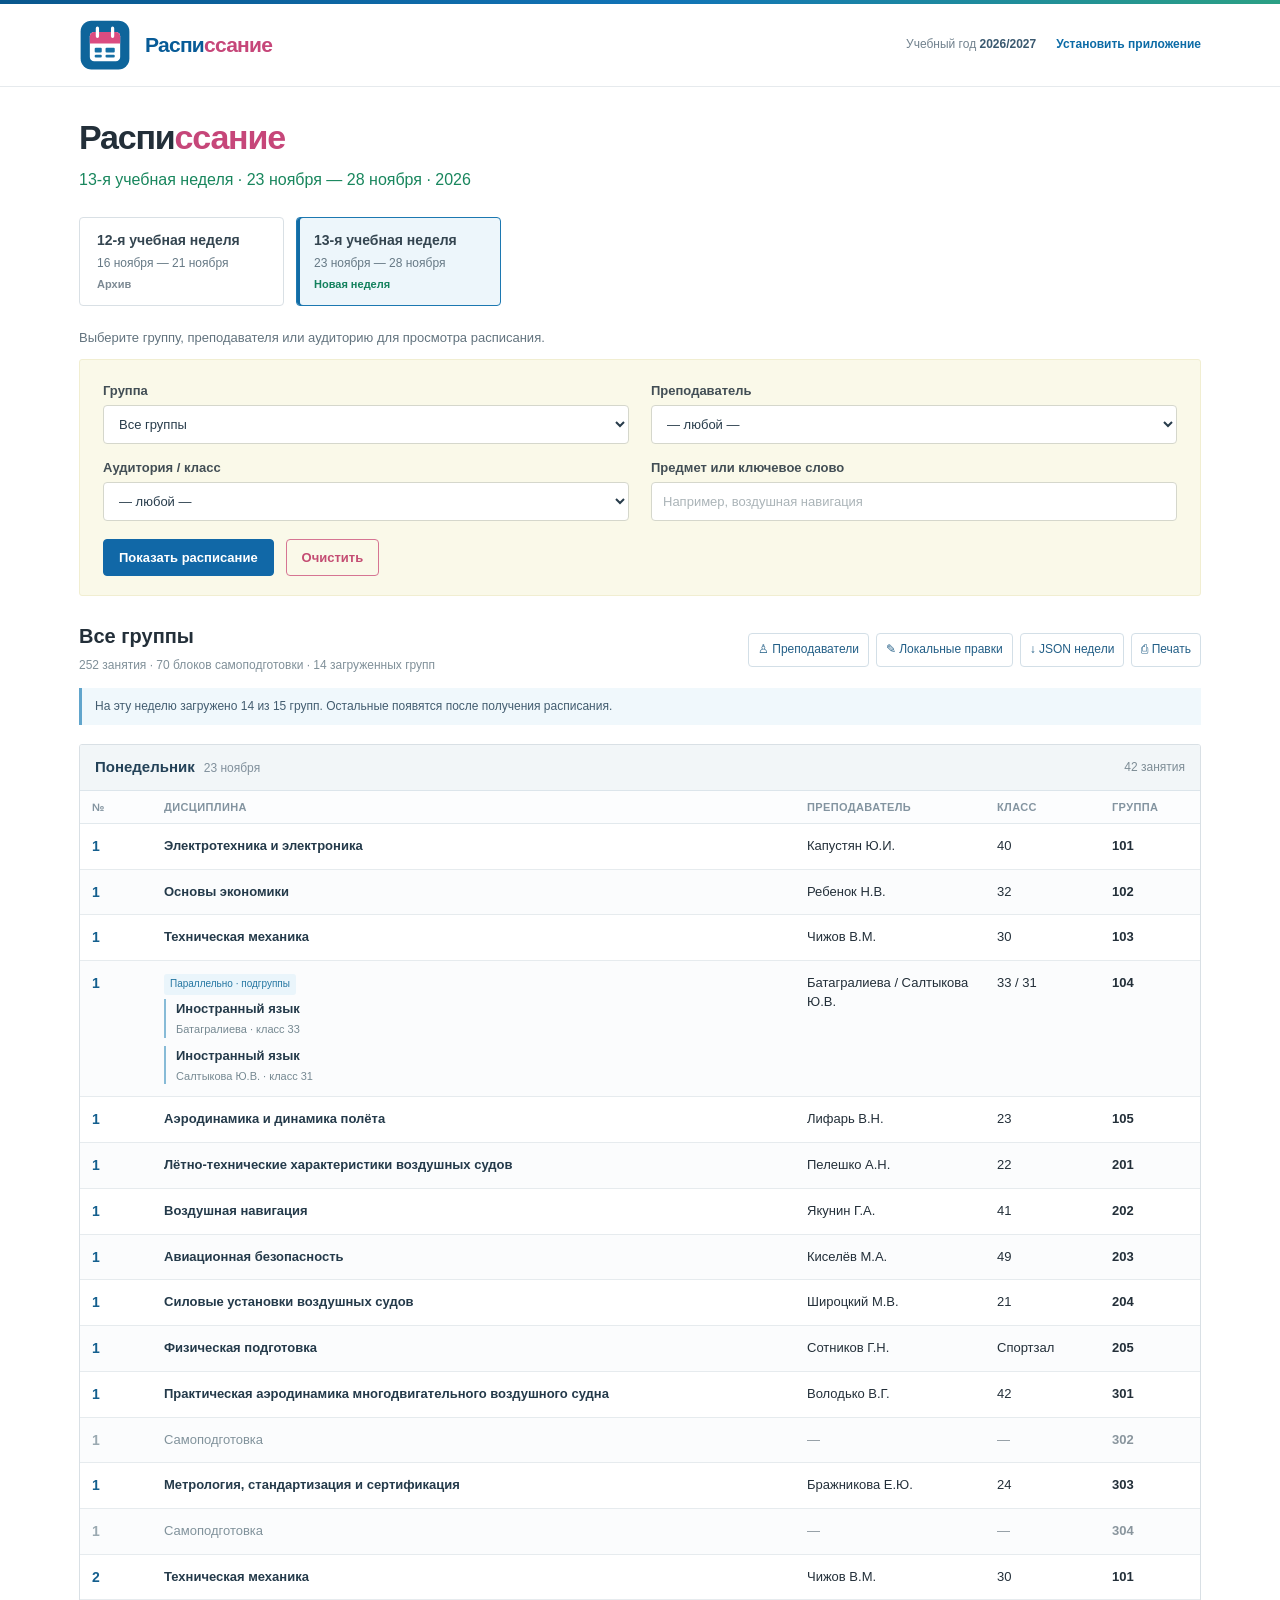
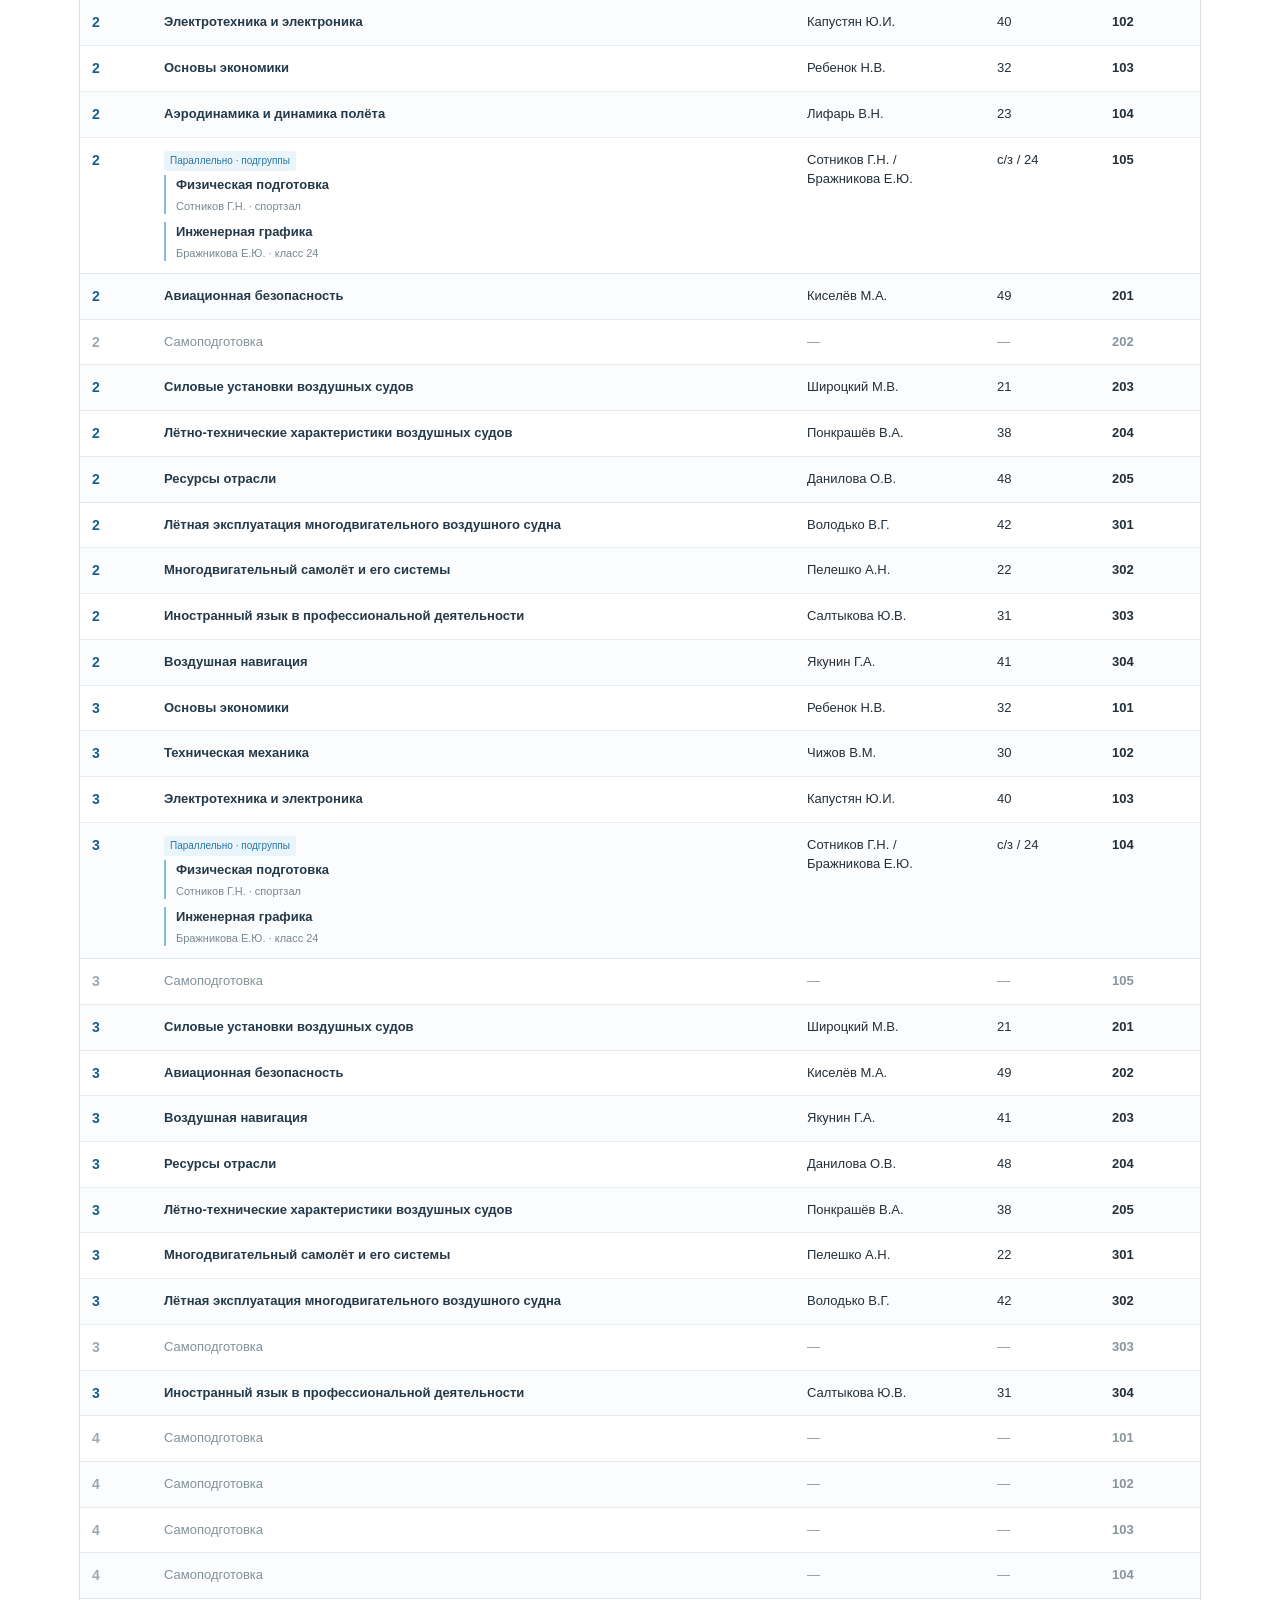
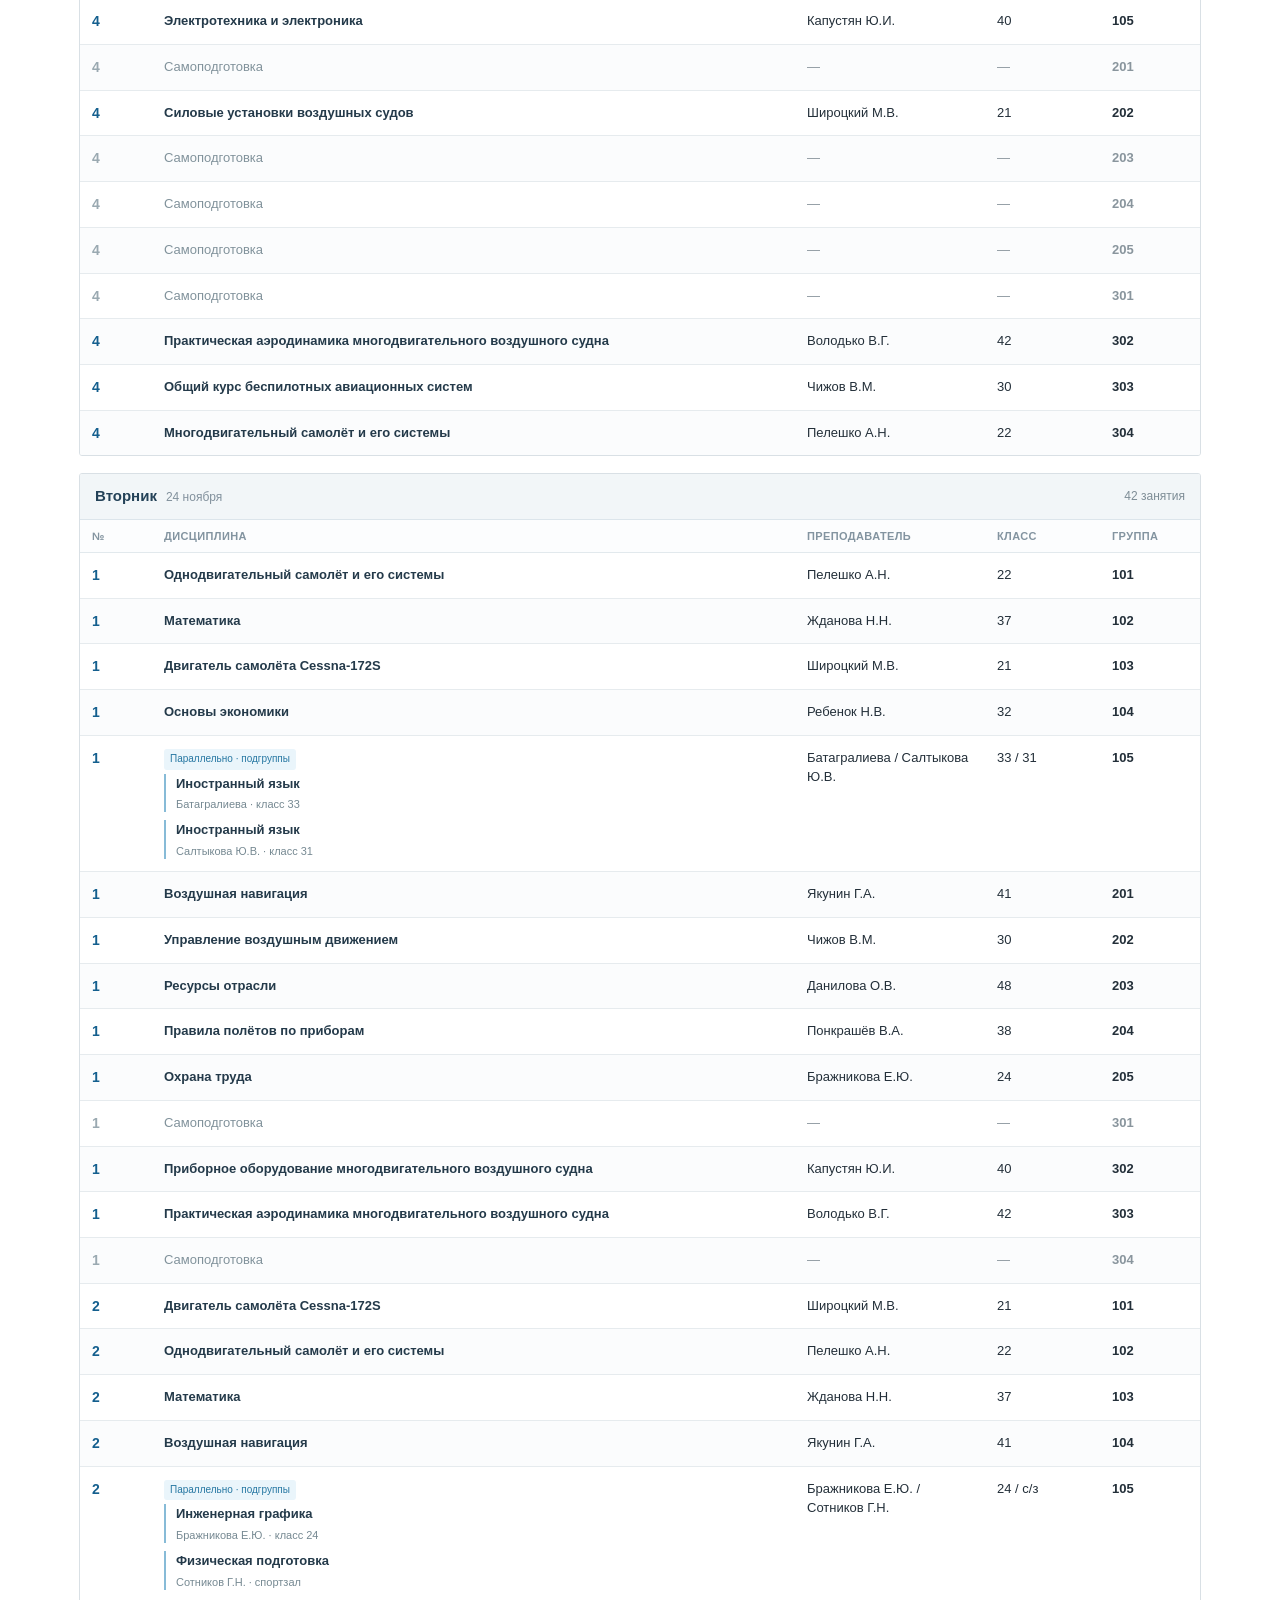
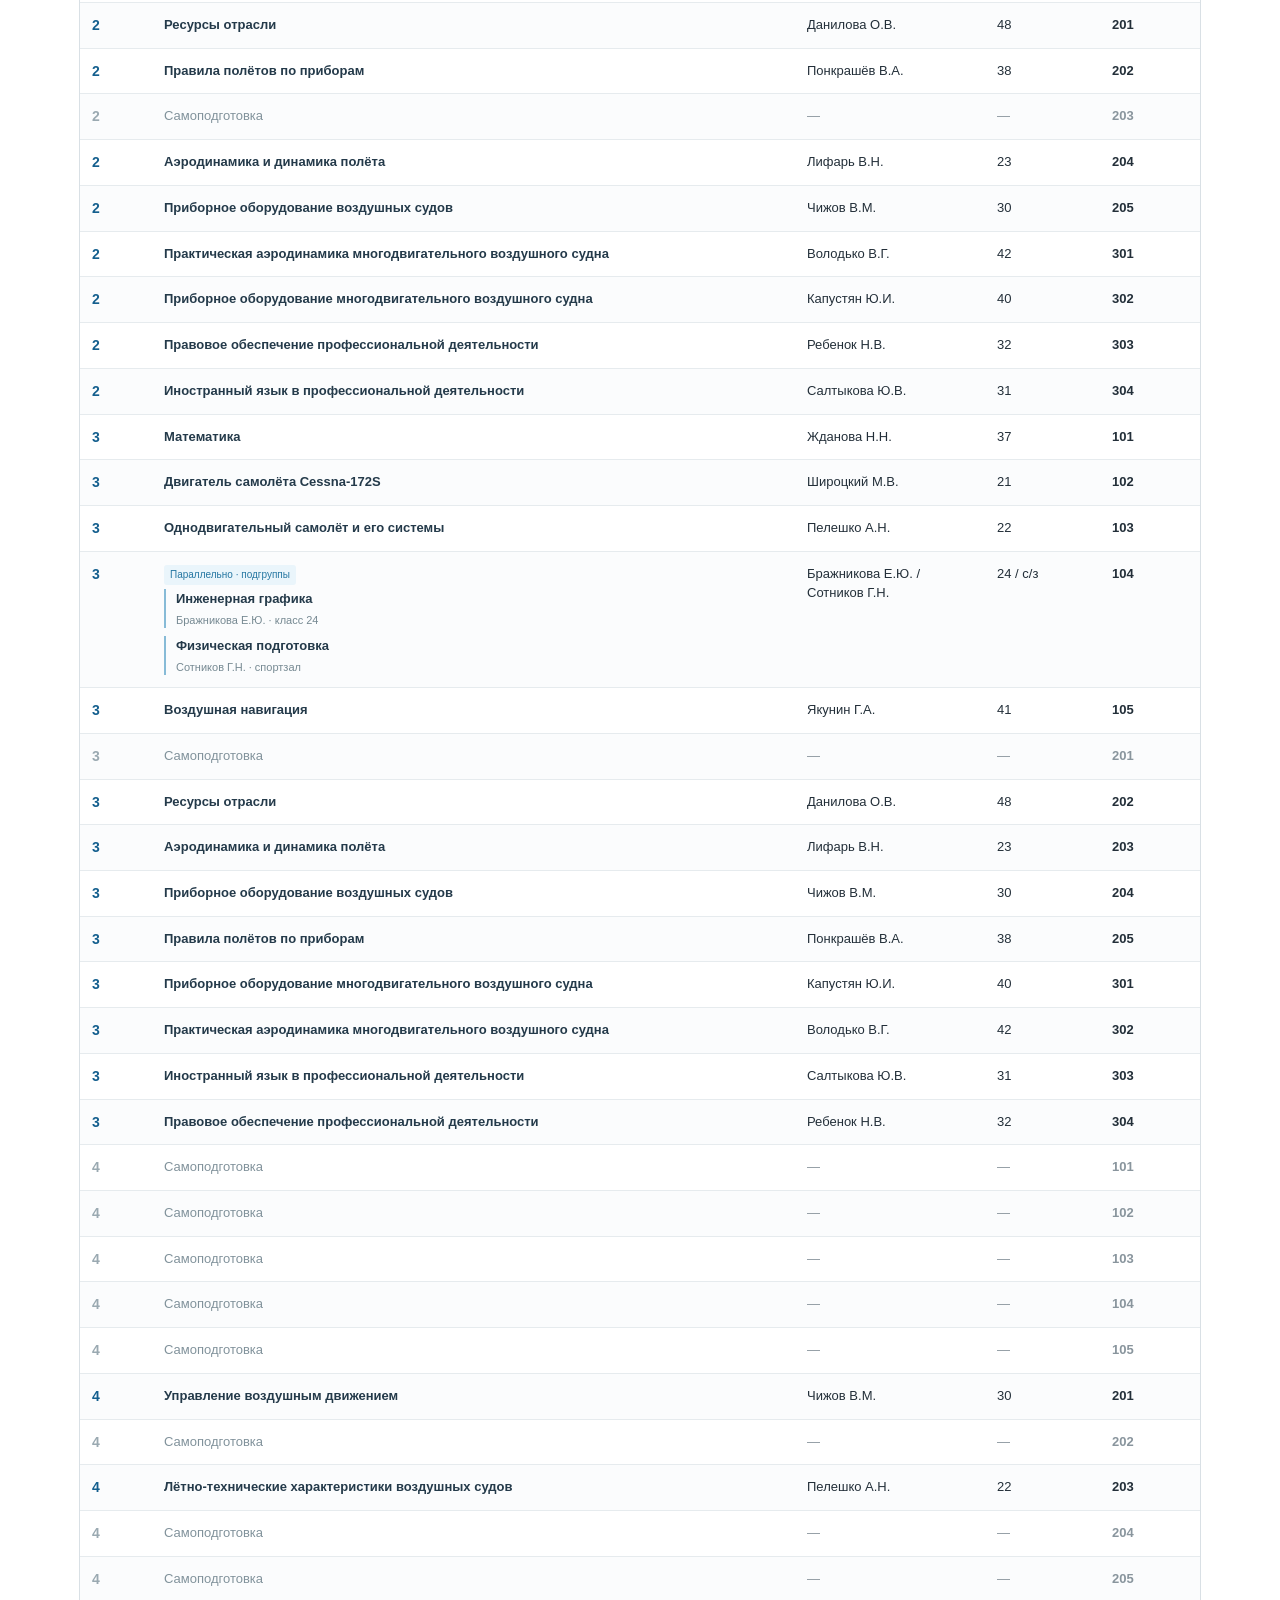
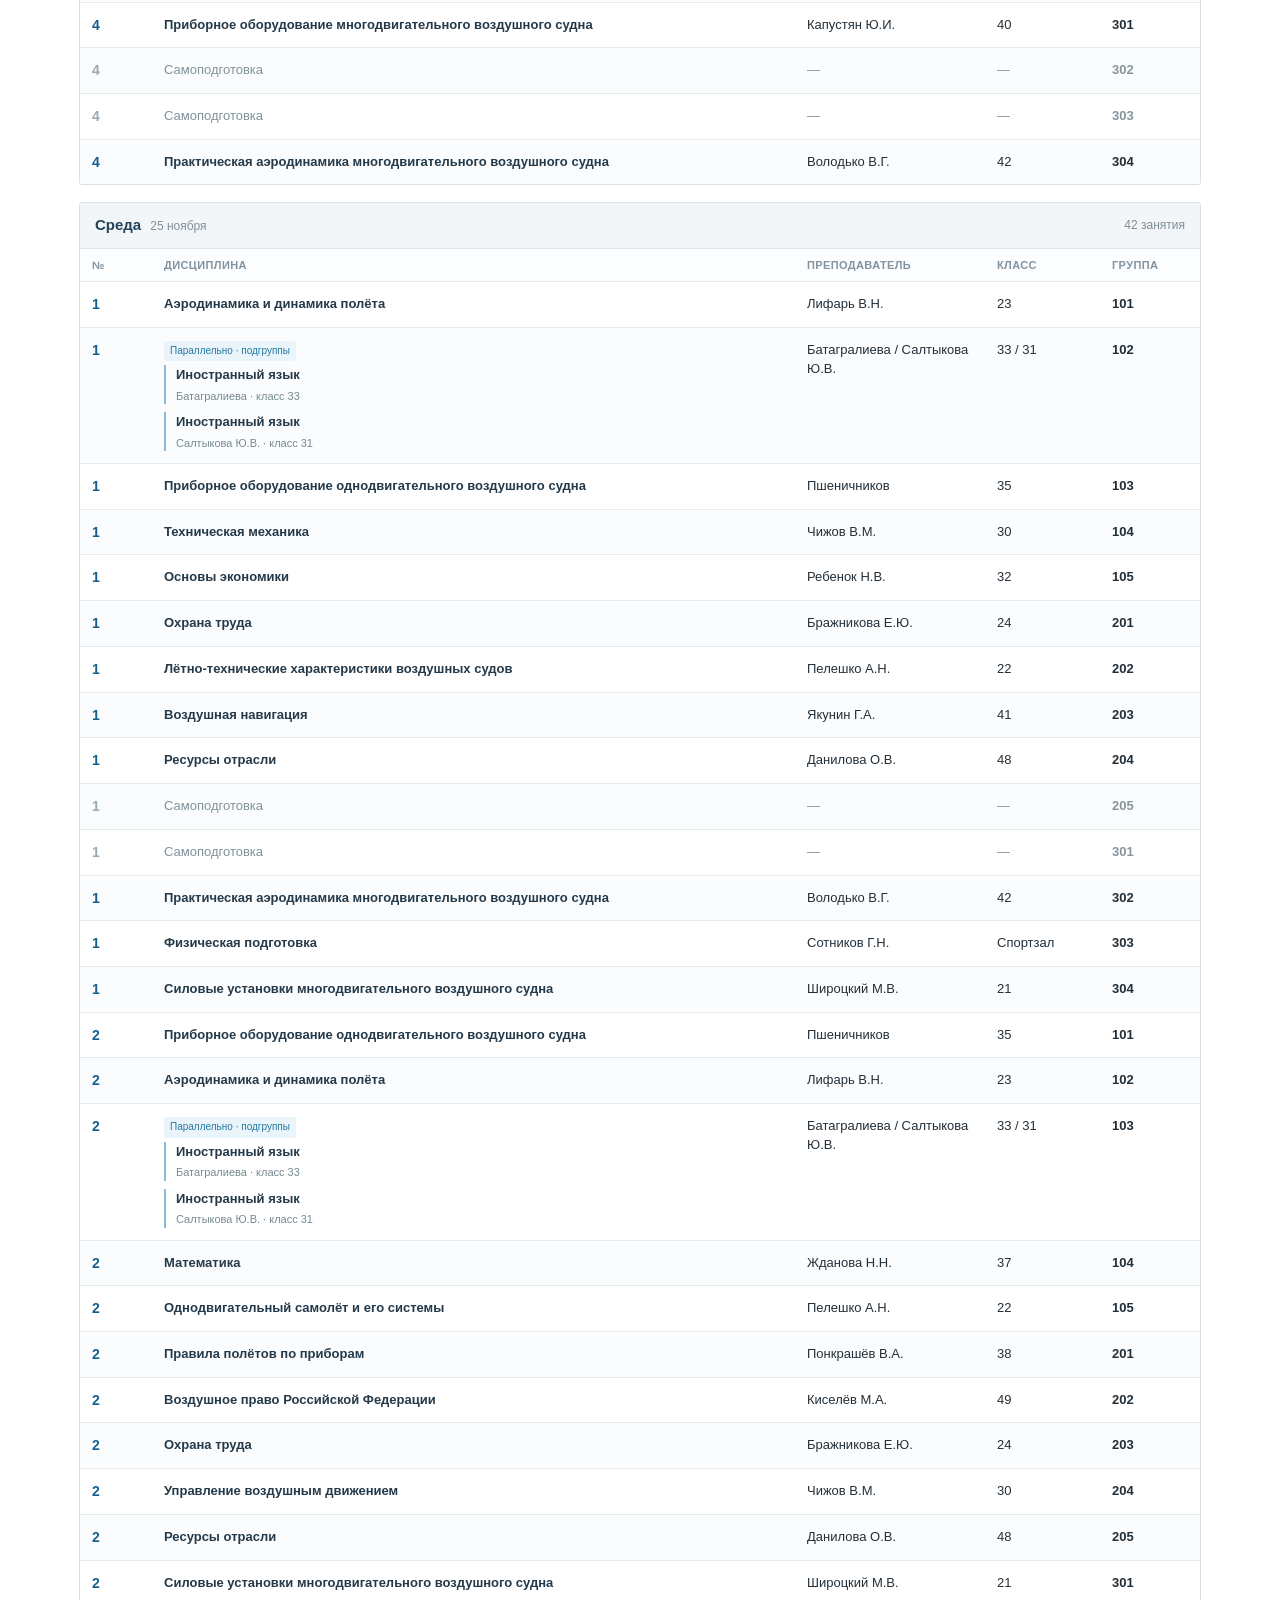
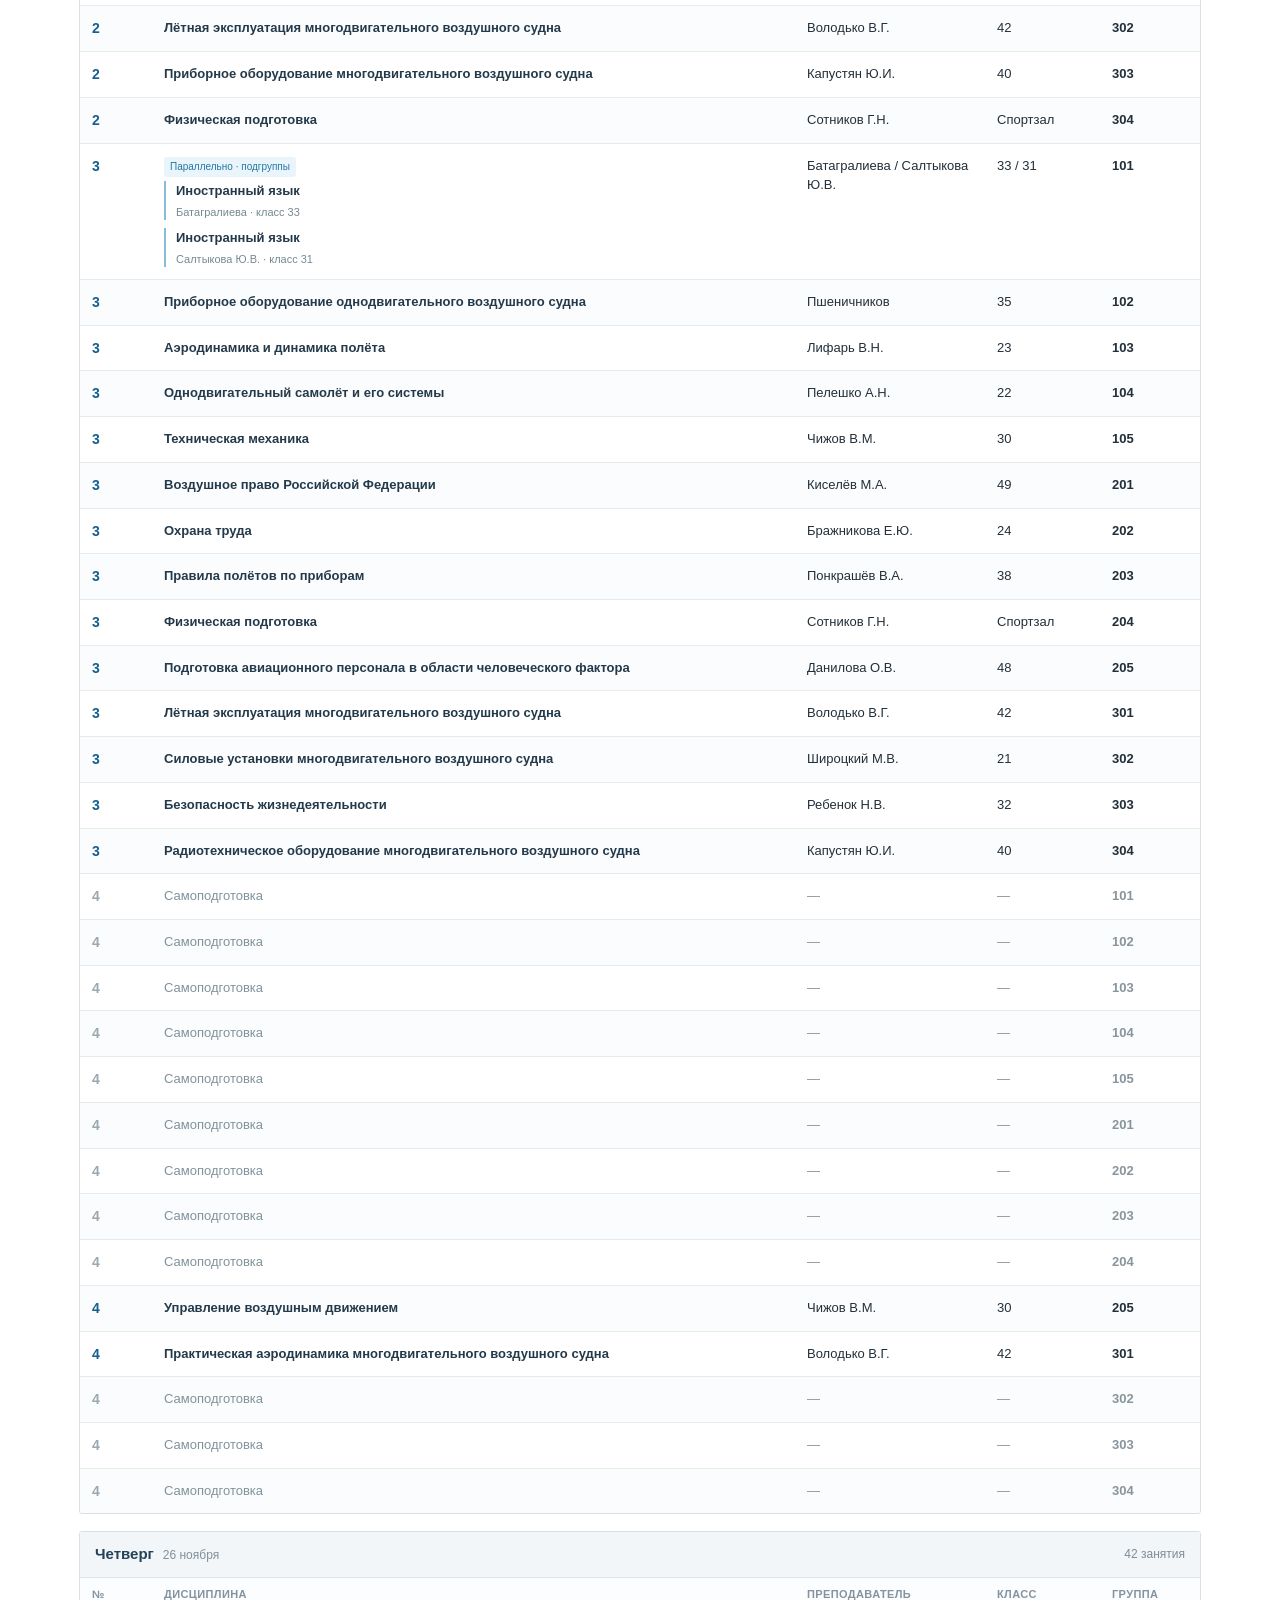
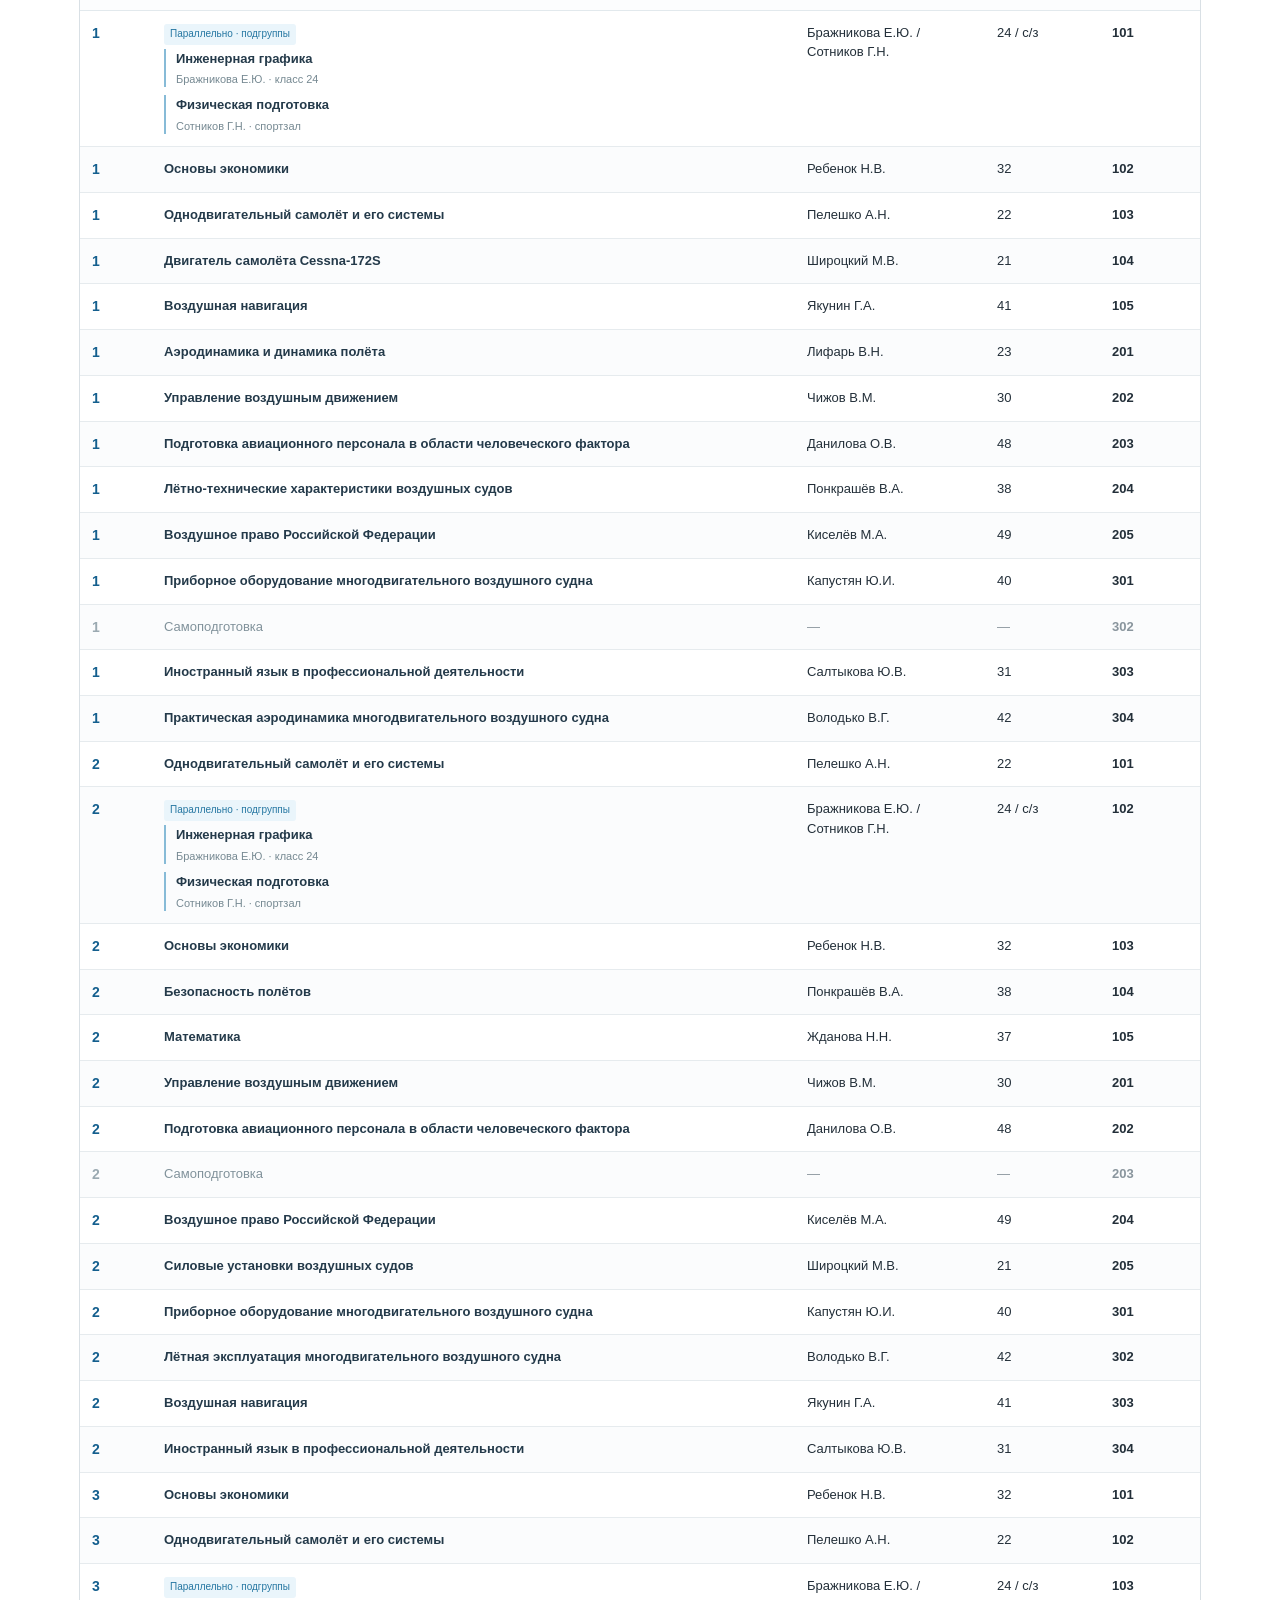
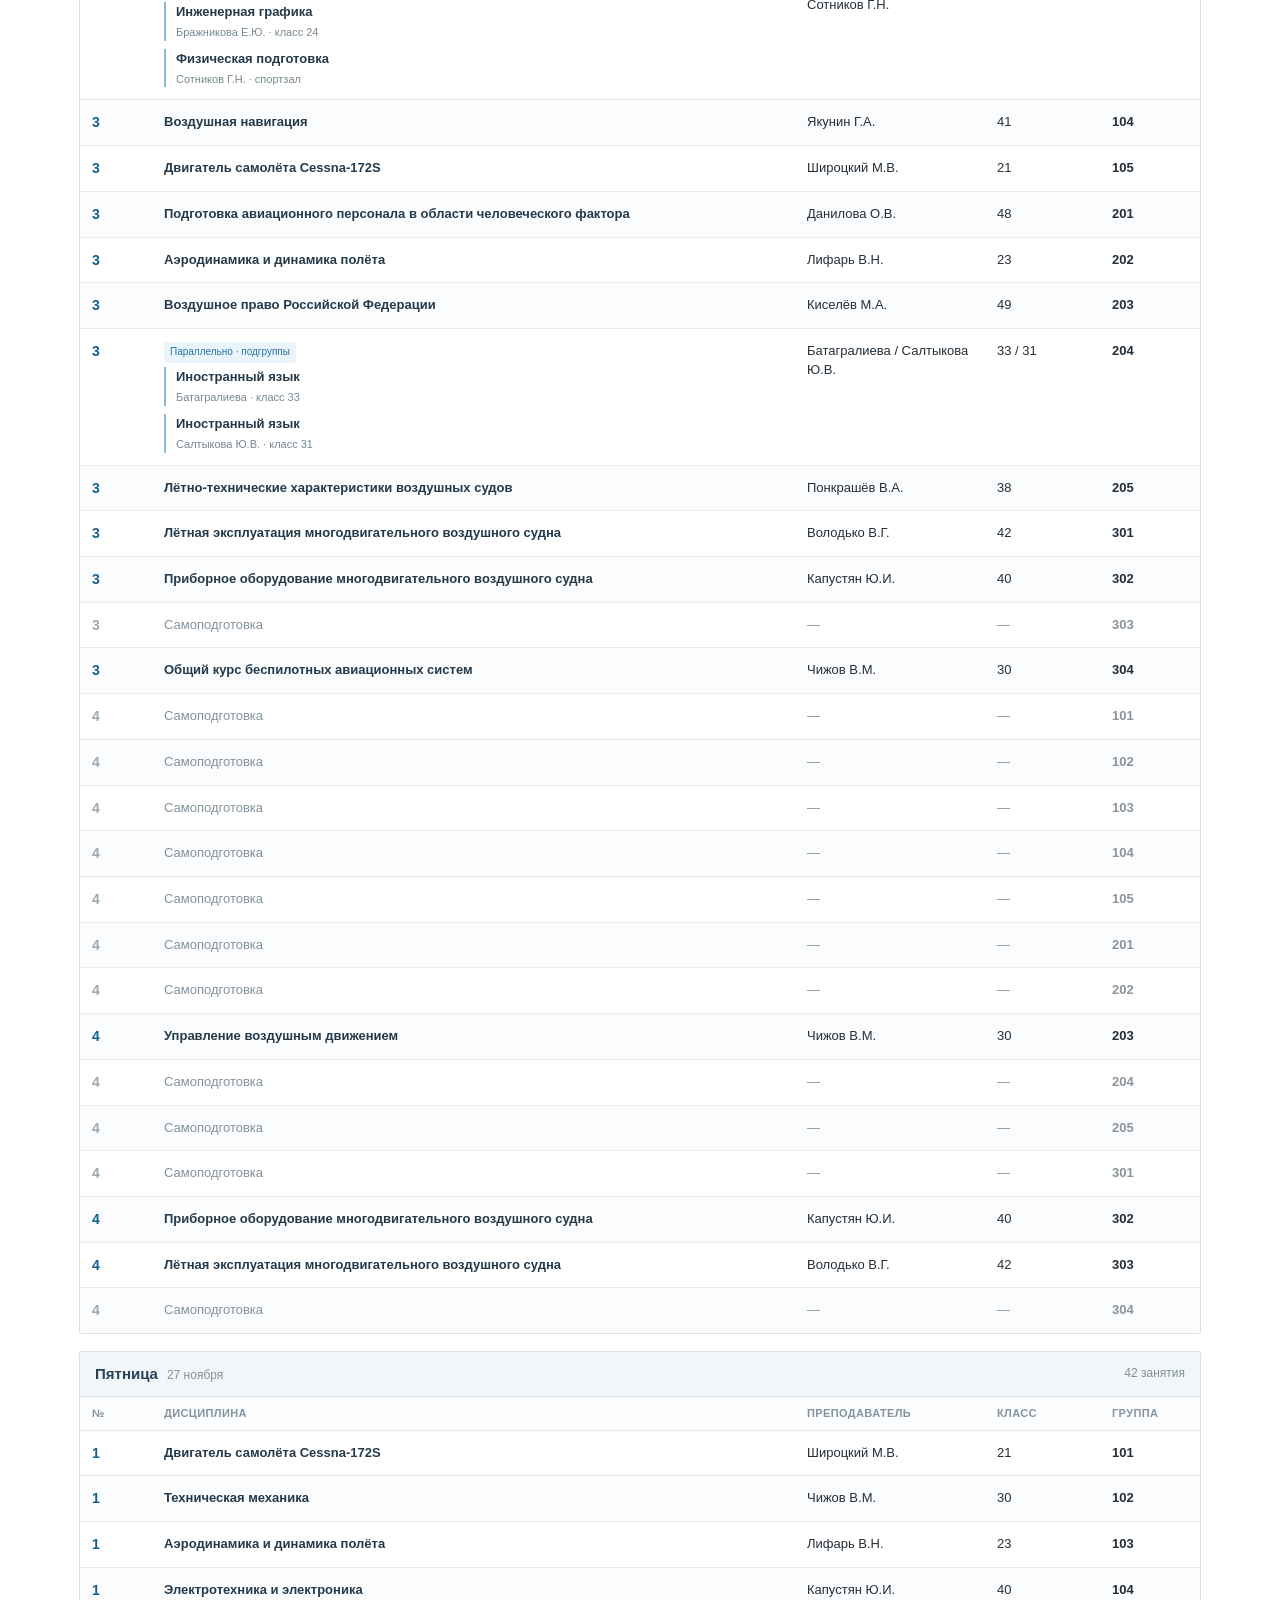
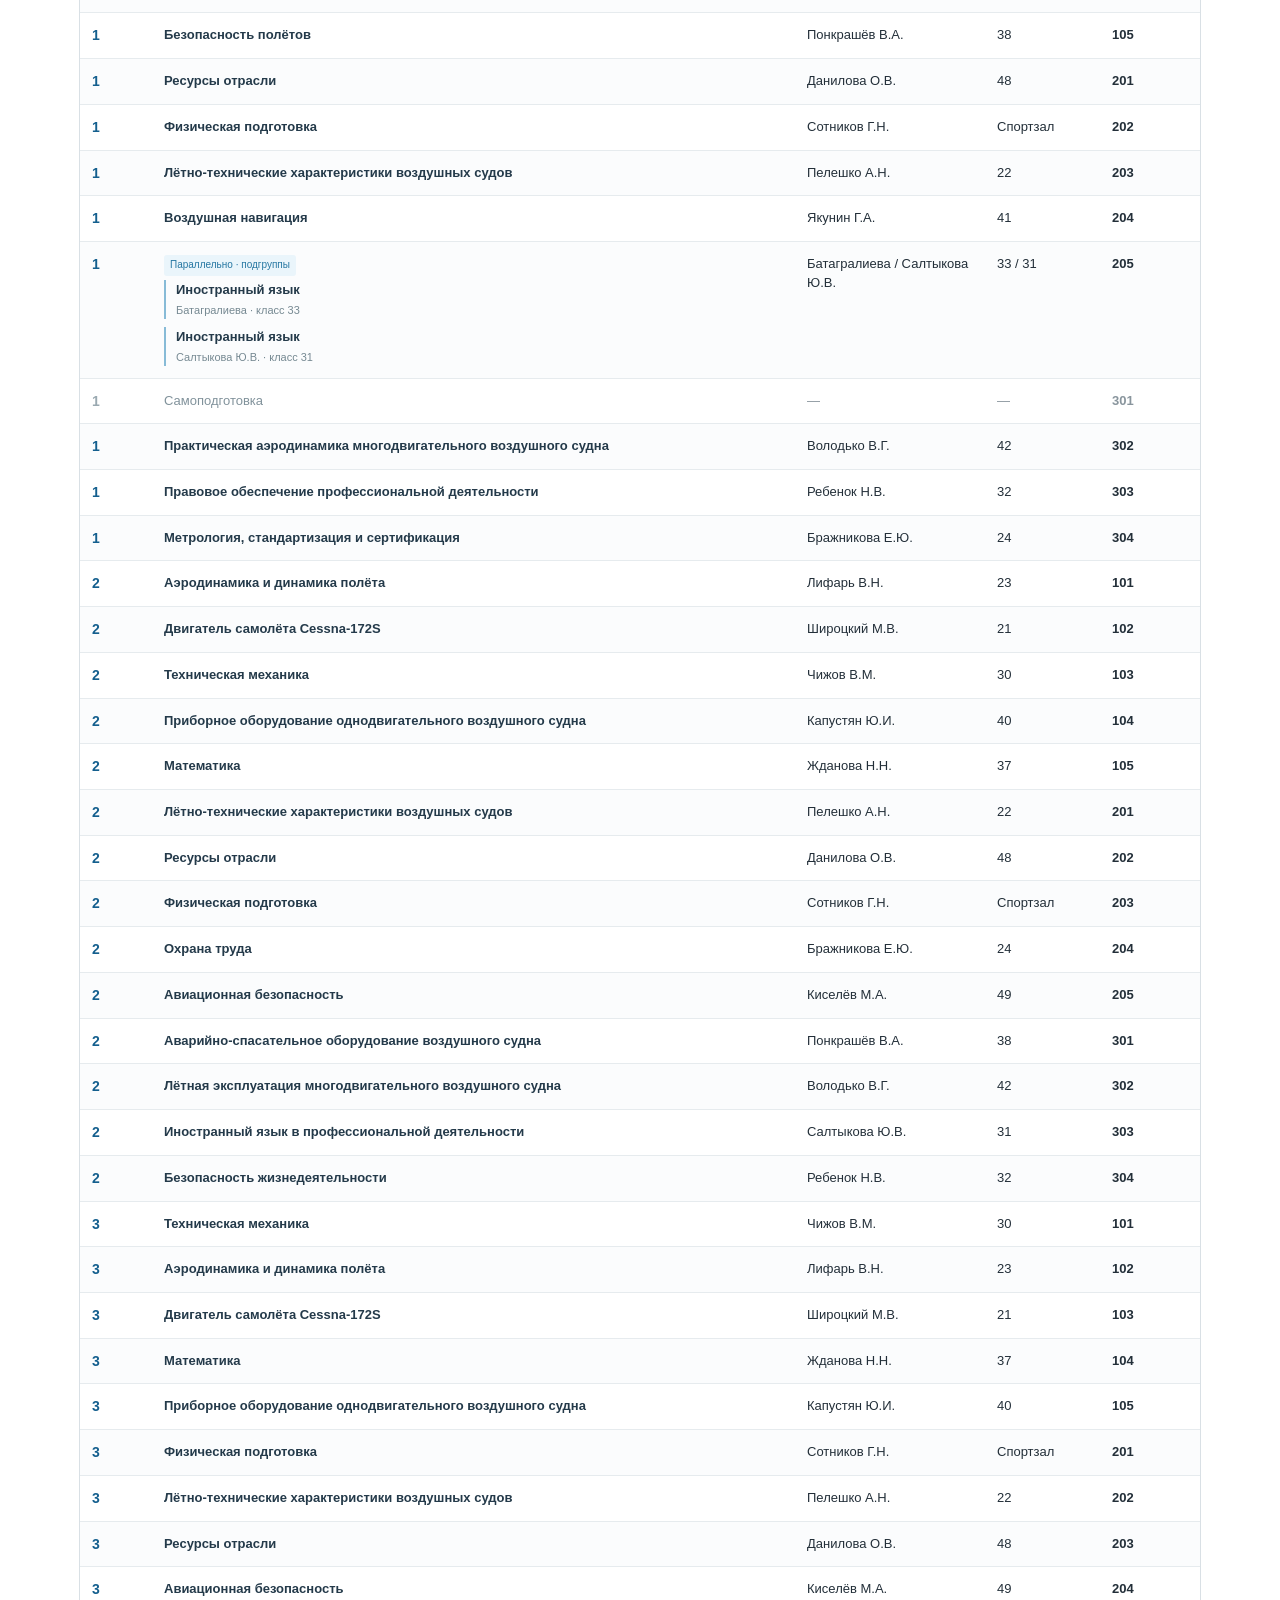
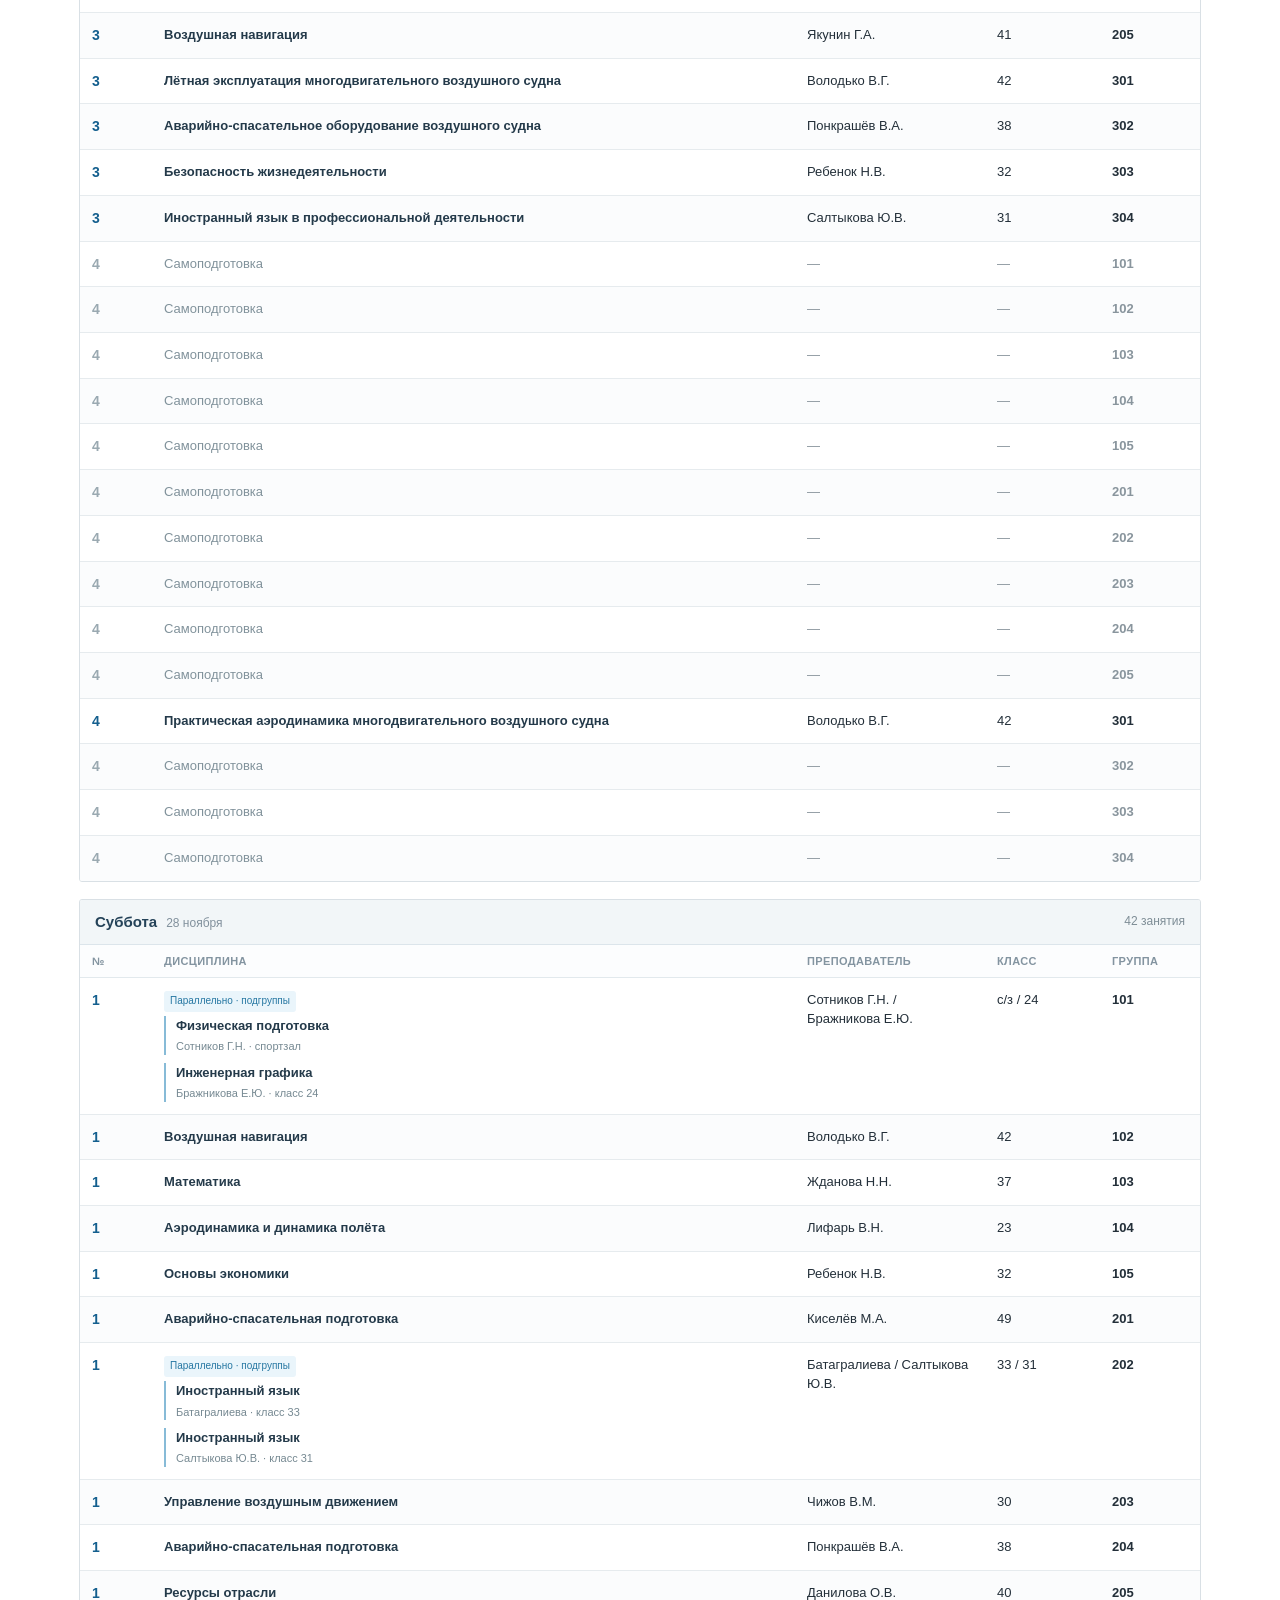
==== commit cb40ecc9: "Add files via upload" ====
--- a/index.html
+++ b/index.html
@@ -22,7 +22,7 @@
     .result-top{display:flex;align-items:center;justify-content:space-between;gap:10px;margin:28px 0 12px}.result-title h2{font-size:20px;line-height:1.25;margin:0 0 4px;font-weight:700}.result-title span{font-size:12px;color:#809099}.result-controls{display:flex;gap:7px;align-items:center;flex-wrap:wrap}.mini-btn{font-size:12px;border:1px solid #d3dfe7;border-radius:4px;background:#fff;color:#235f87;padding:7px 9px}.mini-btn:hover{background:#eff7fc}.mini-btn.is-active{background:#e9f5fc;border-color:#8abbd9}.status-note{background:#f0f8fc;border-left:3px solid #61a5cc;padding:10px 13px;margin:10px 0 19px;font-size:12px;color:#435d70}.status-note.warning{background:#fff8ea;border-color:#d9a045;color:#795c32}.results{display:grid;gap:17px}.day{border:1px solid var(--border);border-radius:3px;background:#fff;overflow:hidden}.day-head{display:flex;justify-content:space-between;align-items:center;gap:8px;background:#f2f6f8;border-bottom:1px solid #dce5eb;padding:11px 15px}.day-head strong{font-size:15px;color:#244258}.day-head span{font-size:12px;color:#81909c;font-weight:400;margin-left:9px}.day-head .day-extra{font-size:12px;color:#7e8d96;display:flex;align-items:center;gap:12px}.day-head .add-day{border:0;background:transparent;color:var(--blue);font-size:12px;font-weight:650;text-decoration:underline}.schedule{border-collapse:collapse;width:100%;table-layout:fixed}.schedule th{text-align:left;font-size:11px;color:#8394a0;letter-spacing:.035em;font-weight:650;text-transform:uppercase;border-bottom:1px solid #e2e9ed;padding:8px 12px;background:#fcfdfe}.schedule td{font-size:13px;padding:12px;border-top:1px solid #e6ebee;vertical-align:top}.schedule tbody tr:first-child td{border-top:0}.schedule tr:nth-child(even){background:#fbfcfd}.schedule tr:hover{background:#f1f8fc}.col-pair{width:72px}.col-subject{width:auto}.col-person{width:190px}.col-room{width:115px}.col-group{width:100px}.pair-no{display:inline-block;color:#145f8e;font-weight:750;font-size:14px}.lesson-name{font-weight:650;color:#243a4a;line-height:1.43}.meta-line{display:block;margin-top:4px;color:#82929b;font-size:11px}.meta-line .tag{color:#547b9b}.self-row td{color:#89959d}.self-row .lesson-name{font-weight:450;color:#81929b}.self-row .pair-no{color:#9aa9b1}.split-list{display:flex;flex-direction:column;gap:8px}.split-variant{border-left:2px solid #87bbd7;padding:0 0 0 10px}.split-variant small{display:block;color:#768992;font-size:11px;margin-top:3px}.tag-split{font-size:10px;color:#2677a2;background:#eaf5fb;display:inline-block;padding:3px 6px;border-radius:3px;margin-bottom:4px}.edit-link{border:0;background:none;color:#2f78a1;font-size:11px;margin-left:8px;text-decoration:underline;cursor:pointer}.review-note{margin-top:5px;color:#ab6a25;font-size:11px}.empty-day{padding:12px 14px;color:#99a5ad;font-size:12px}.empty-all{border:1px dashed #ccdae3;border-radius:4px;padding:28px;background:#f9fcfe;color:#607584;font-size:14px}.empty-all b{display:block;color:#324a5b;margin-bottom:6px}
     .teacher-list{max-height:min(55vh,480px);overflow:auto;border:1px solid #e0e8ed;border-radius:4px}.teacher-entry{width:100%;display:flex;align-items:center;justify-content:space-between;text-align:left;gap:10px;background:white;border:0;border-bottom:1px solid #edf1f3;padding:11px 14px;color:#225a80;font-size:14px;cursor:pointer}.teacher-entry:last-child{border-bottom:0}.teacher-entry:hover,.teacher-entry:focus-visible{background:#eef7fc}.teacher-entry small{color:#758893;font-size:12px}.teacher-note{font-size:12px;color:#6a7c87;margin-bottom:12px}.teacher-search{width:100%;border:1px solid #cfdae1;padding:10px 12px;border-radius:4px;margin:0 0 12px;font-size:14px}
     .brand-accent{color:#c64679}.brand-text strong{font-size:21px;letter-spacing:-.035em}.headline h1 .brand-accent{color:#c64679}.install-link{border:0;background:transparent;color:#0c6ba6;font-size:12px;font-weight:650;cursor:pointer;padding:6px 0}.install-link:hover{text-decoration:underline}.pwa-note{font-size:12px;color:#5e7585;margin:7px 0 0}
-    .language-control{display:flex;gap:10px;align-items:center;flex-shrink:0;white-space:nowrap}.language-control label{font-size:12px;color:#627d90;display:flex;align-items:center;gap:6px}.language-control select{font-size:12px;max-width:212px;background:#fff;border:1px solid #cadbe4;border-radius:7px;color:#254f68;padding:9px 31px 9px 11px;box-shadow:0 1px 4px #1843650b;cursor:pointer}.language-control select:hover{border-color:#8cbbd4}.language-notice{font-size:11px;color:#a16a46;white-space:normal;max-width:180px}
+    .language-control{display:flex;gap:10px;align-items:center;flex-shrink:0;white-space:nowrap}.language-control label{font-size:12px;color:#627d90;display:flex;align-items:center;gap:6px}.language-control select{font-size:12px;max-width:212px;background:#fff;border:1px solid #cadbe4;border-radius:7px;color:#254f68;padding:9px 31px 9px 11px;box-shadow:0 1px 4px #1843650b;cursor:pointer}.language-control select:hover{border-color:#8cbbd4}
     .footer{margin-top:31px;border-top:1px solid #e1e8ec;padding-top:18px;display:flex;justify-content:space-between;gap:15px;color:#8796a0;font-size:12px}.footer strong{color:#44647b}.footer a{text-decoration:none}
     .modal::backdrop{background:#10273880}.modal{border:1px solid #bfd0d8;border-radius:6px;box-shadow:0 28px 70px #11233735;width:min(600px,calc(100% - 24px));max-height:90vh;padding:0;color:var(--ink)}.modal-header{background:#f1f6f9;border-bottom:1px solid #dde6eb;padding:15px 20px;display:flex;justify-content:space-between;align-items:center;gap:10px}.modal-header h2{font-size:18px;margin:0}.modal-close{border:0;background:none;font-size:25px;color:#687d8d;line-height:1}.modal-body{padding:19px 20px}.modal-fields{display:grid;grid-template-columns:1fr 1fr;gap:13px}.modal label{display:block;font-size:12px;color:#526572;margin-bottom:4px}.modal input,.modal select{width:100%;padding:9px 10px;border:1px solid #cfdae1;border-radius:4px;background:#fff;color:var(--ink);font-size:13px}.modal .full{grid-column:1/-1}.modal .variant-fieldset{grid-column:1/-1;border:1px solid #dce5eb;background:#f7fafc;padding:10px;margin:0}.variant-grid{display:grid;grid-template-columns:1fr 1fr 86px;gap:10px}.modal-actions{display:flex;justify-content:flex-end;gap:8px;flex-wrap:wrap;margin-top:18px}.modal-actions .danger{margin-right:auto;color:#bb4260;border-color:#ecb8c7;background:#fff}
     .toast{position:fixed;bottom:18px;right:18px;z-index:100;background:#25465b;color:white;padding:12px 17px;box-shadow:0 12px 35px #092b4933;border-radius:4px;font-size:13px;max-width:320px;opacity:0;pointer-events:none;transform:translateY(12px);transition:.2s}.toast.show{opacity:1;transform:none}
@@ -37,7 +37,7 @@
   <div class="top-rule"></div>
   <header class="site-header"><div class="header-inner">
     <a class="brand" href="./index.html" aria-label="Расписсание"><img class="brand-logo" src="./assets/raspissanie-mark.svg" alt="Значок Расписсание" /><span class="brand-text"><strong>Распи<span class="brand-accent">ссание</span></strong></span></a>
-    <div class="header-right"><span>Учебный год <strong>2026/2027</strong></span><button type="button" id="installAppBtn" class="install-link">Установить приложение</button><a href="#help">Как пользоваться</a></div>
+    <div class="header-right"><span>Учебный год <strong>2026/2027</strong></span><button type="button" id="installAppBtn" class="install-link">Установить приложение</button></div>
   </div></header>
   <main class="container">
     <div class="headline"><div><h1>Распи<span class="brand-accent">ссание</span></h1><p id="periodSubheading">13-я учебная неделя · 23–28 ноября 2026</p></div></div>
@@ -61,7 +61,7 @@
       </div></div>
       <div id="messageArea" aria-live="polite"></div><div id="results" class="results"></div>
     </section>
-    <footer class="footer" id="help"><span><strong>Расписсание</strong> — любительский проект, сделанный во имя удобства учёбы. Не принимай его близко к сердцу. О проблемах пиши в личку. Конструктивная критика приветствуется.</span><div class="language-control"><label for="siteLanguage">🌐 <span>Язык</span></label><select id="siteLanguage" aria-label="Выбор языка"><option value="ru">Русский</option></select><span id="languageNotice" class="language-notice" hidden></span></div></footer>
+    <footer class="footer"><span><strong>Расписсание</strong> — любительский проект, сделанный во имя удобства учёбы. Не принимай его близко к сердцу. О проблемах пиши в личку. Конструктивная критика приветствуется.</span><div class="language-control"><label for="siteLanguage">🌐 <span>Язык</span></label><select id="siteLanguage" aria-label="Выбор языка"><option value="ru">Русский</option></select></div></footer>
   </main>
   <dialog id="teachersDialog" class="modal" aria-labelledby="teacherDirectoryTitle">
     <div class="modal-header"><h2 id="teacherDirectoryTitle">Справочник преподавателей</h2><button class="modal-close" id="closeTeachers" type="button" aria-label="Закрыть">×</button></div>
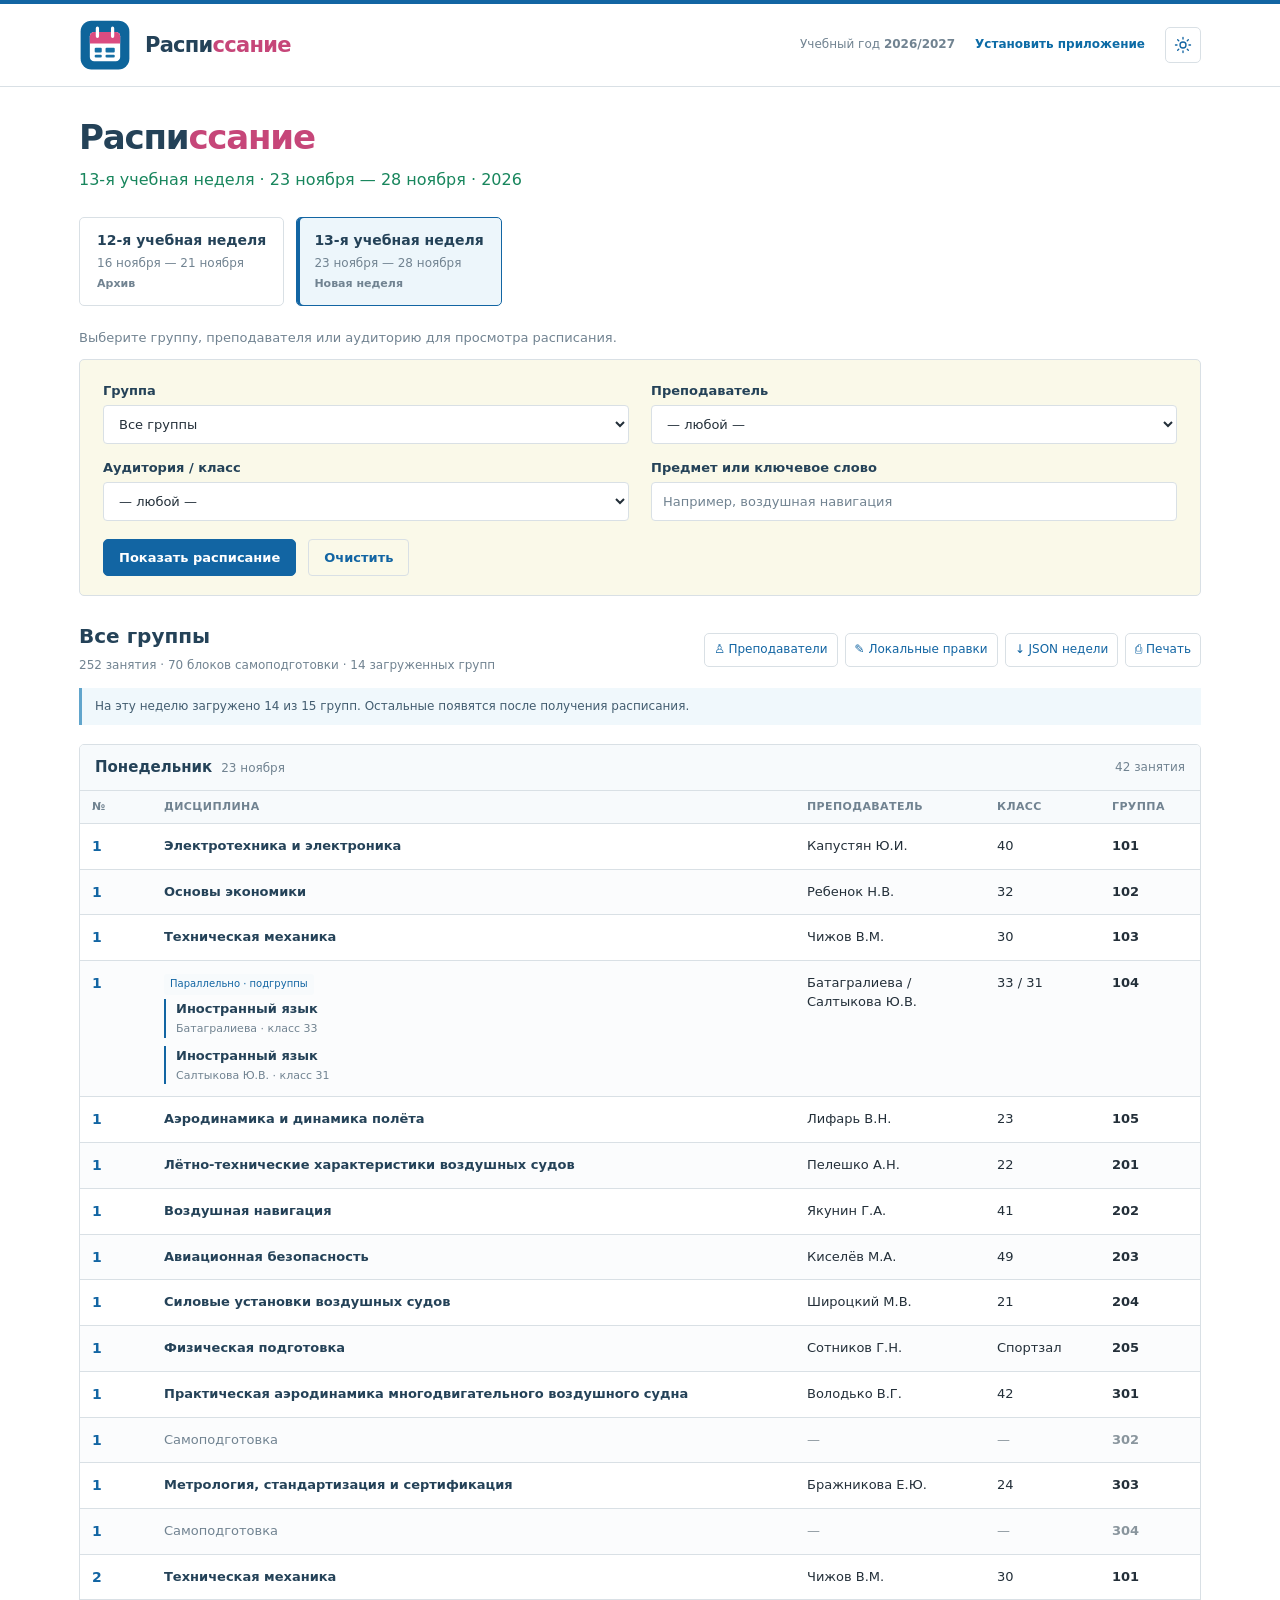
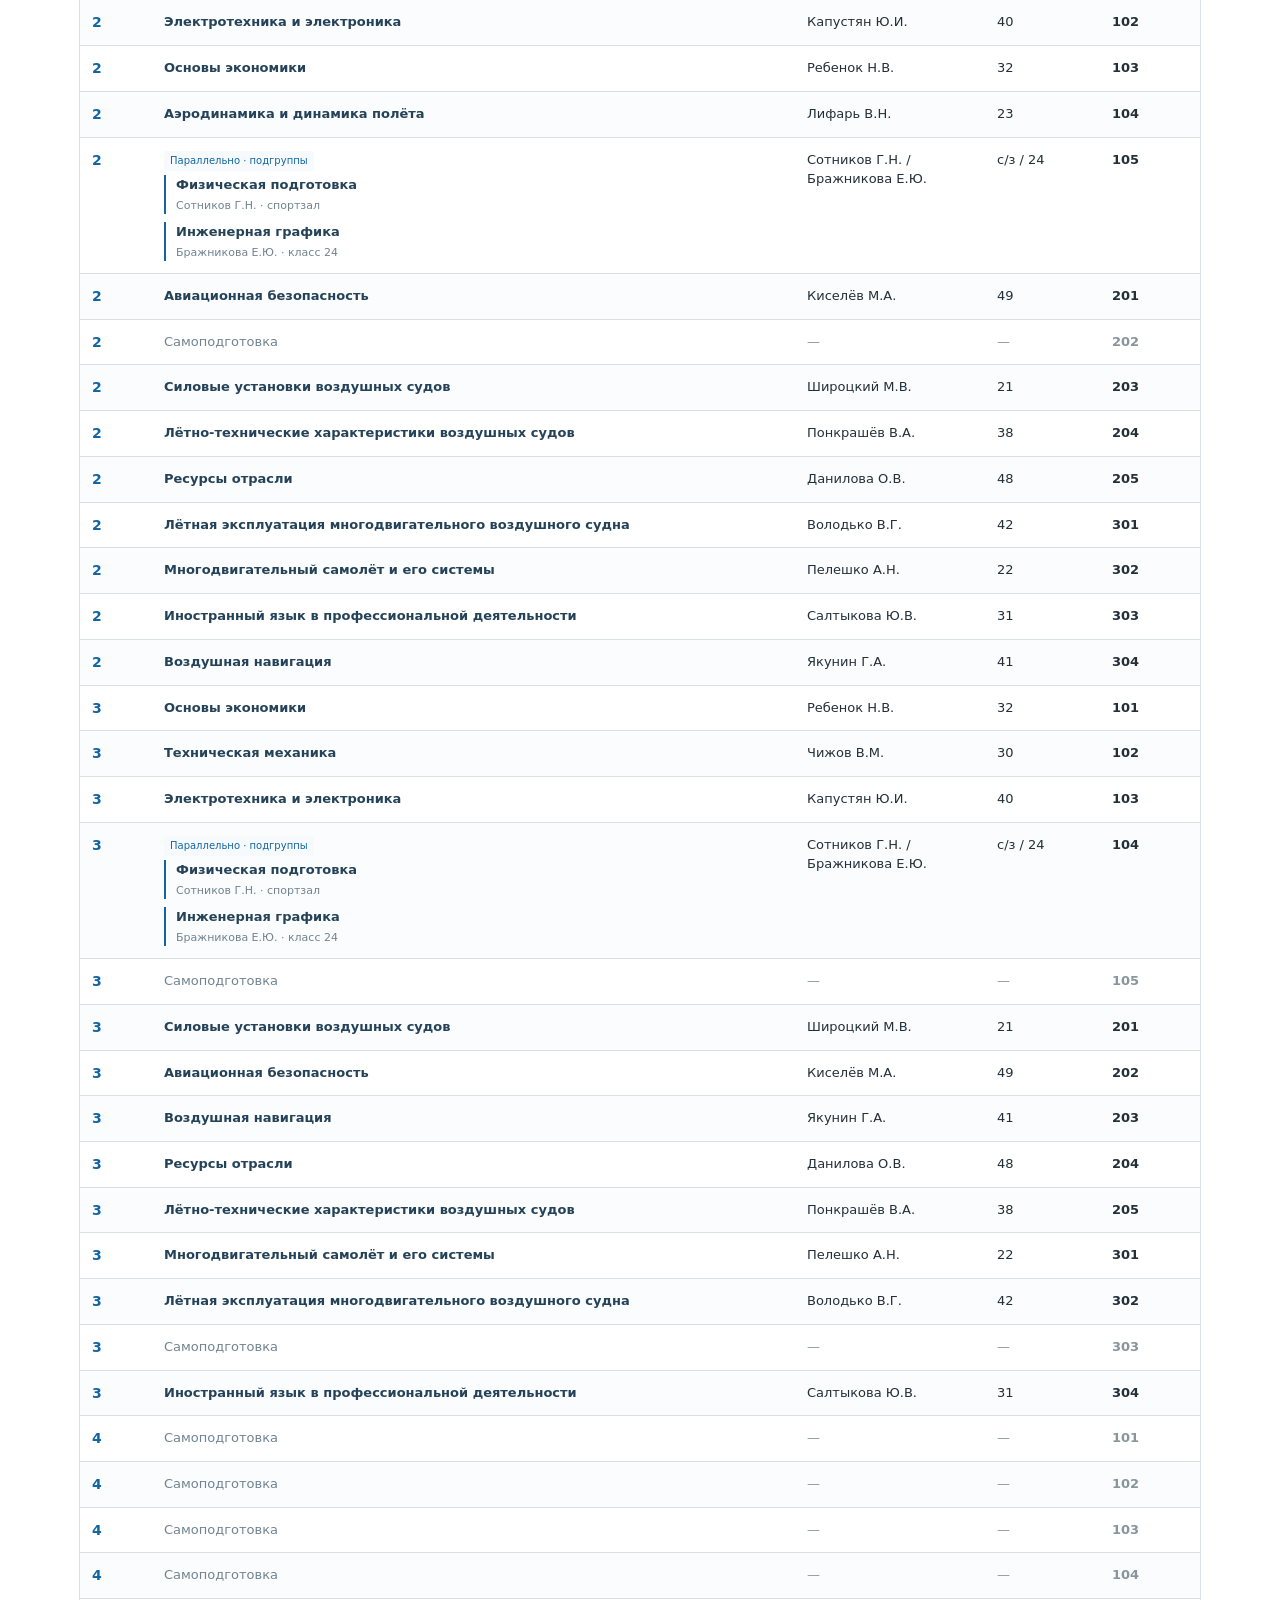
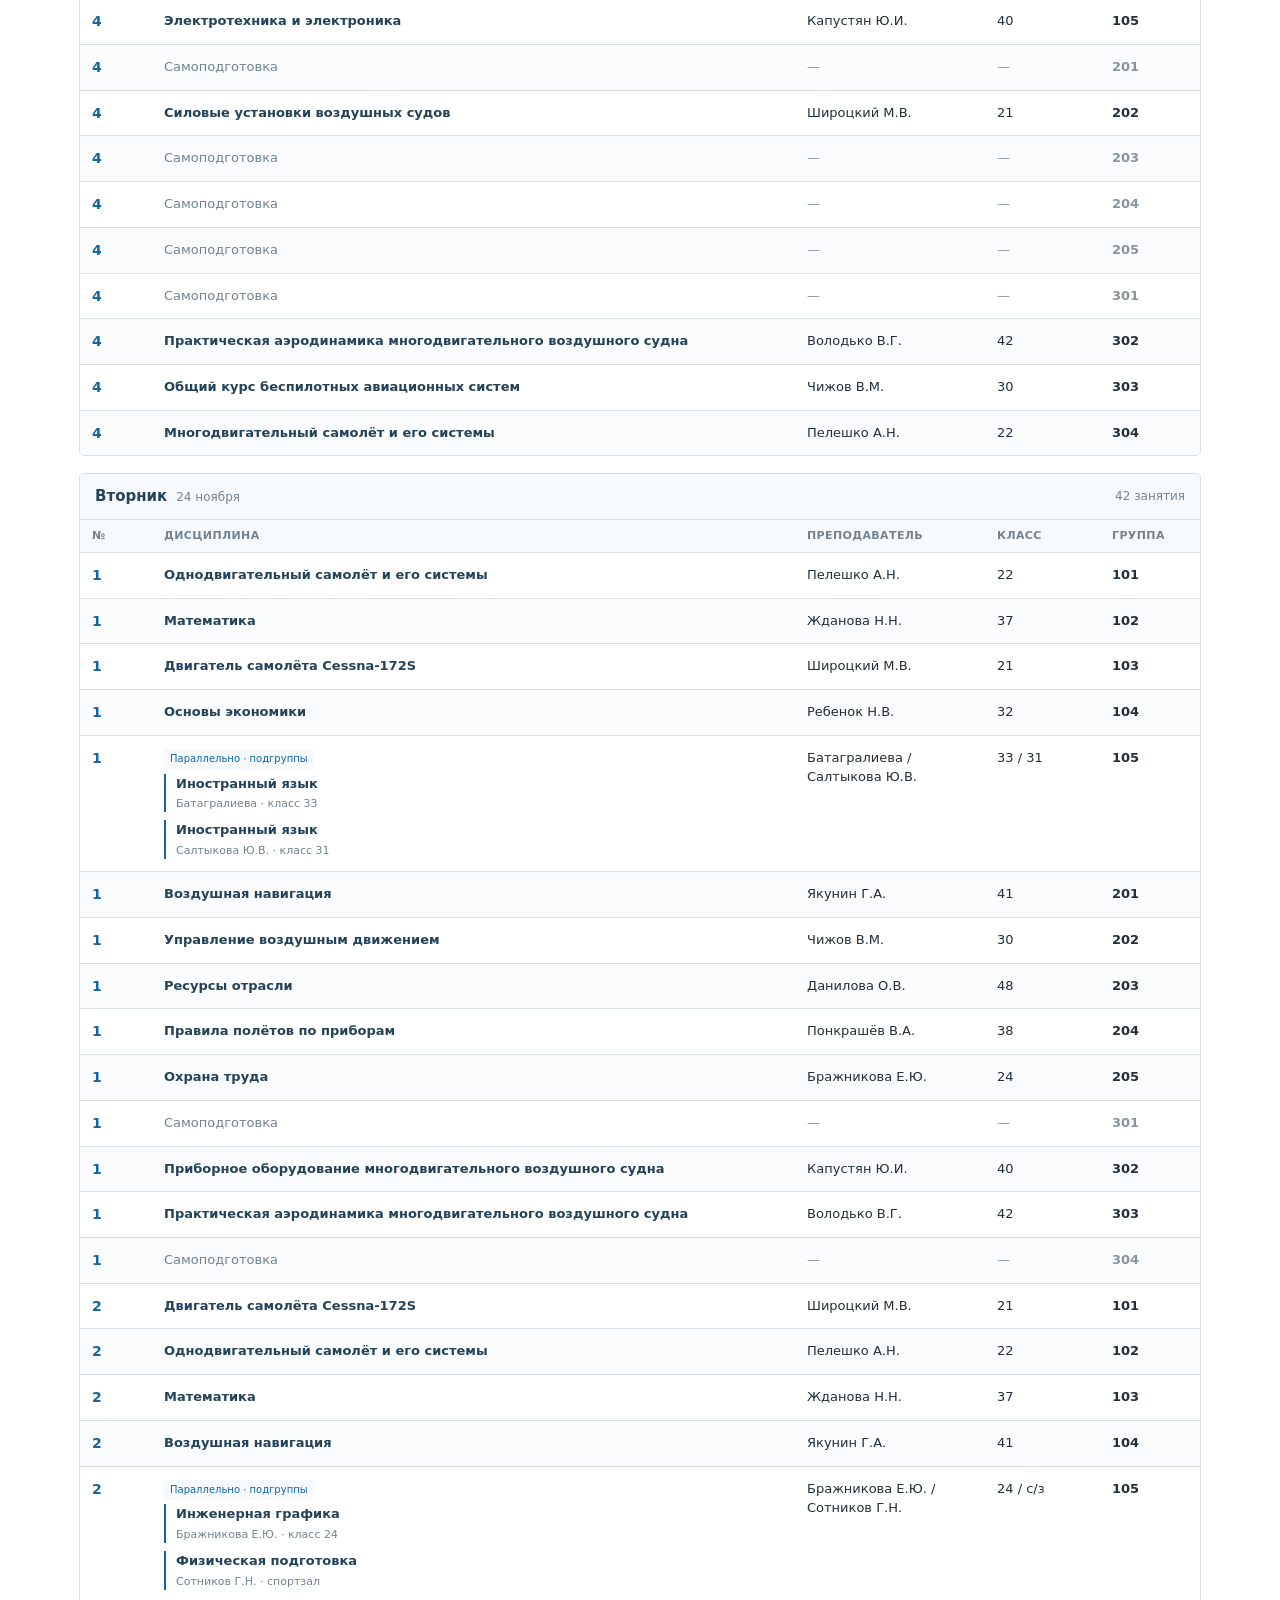
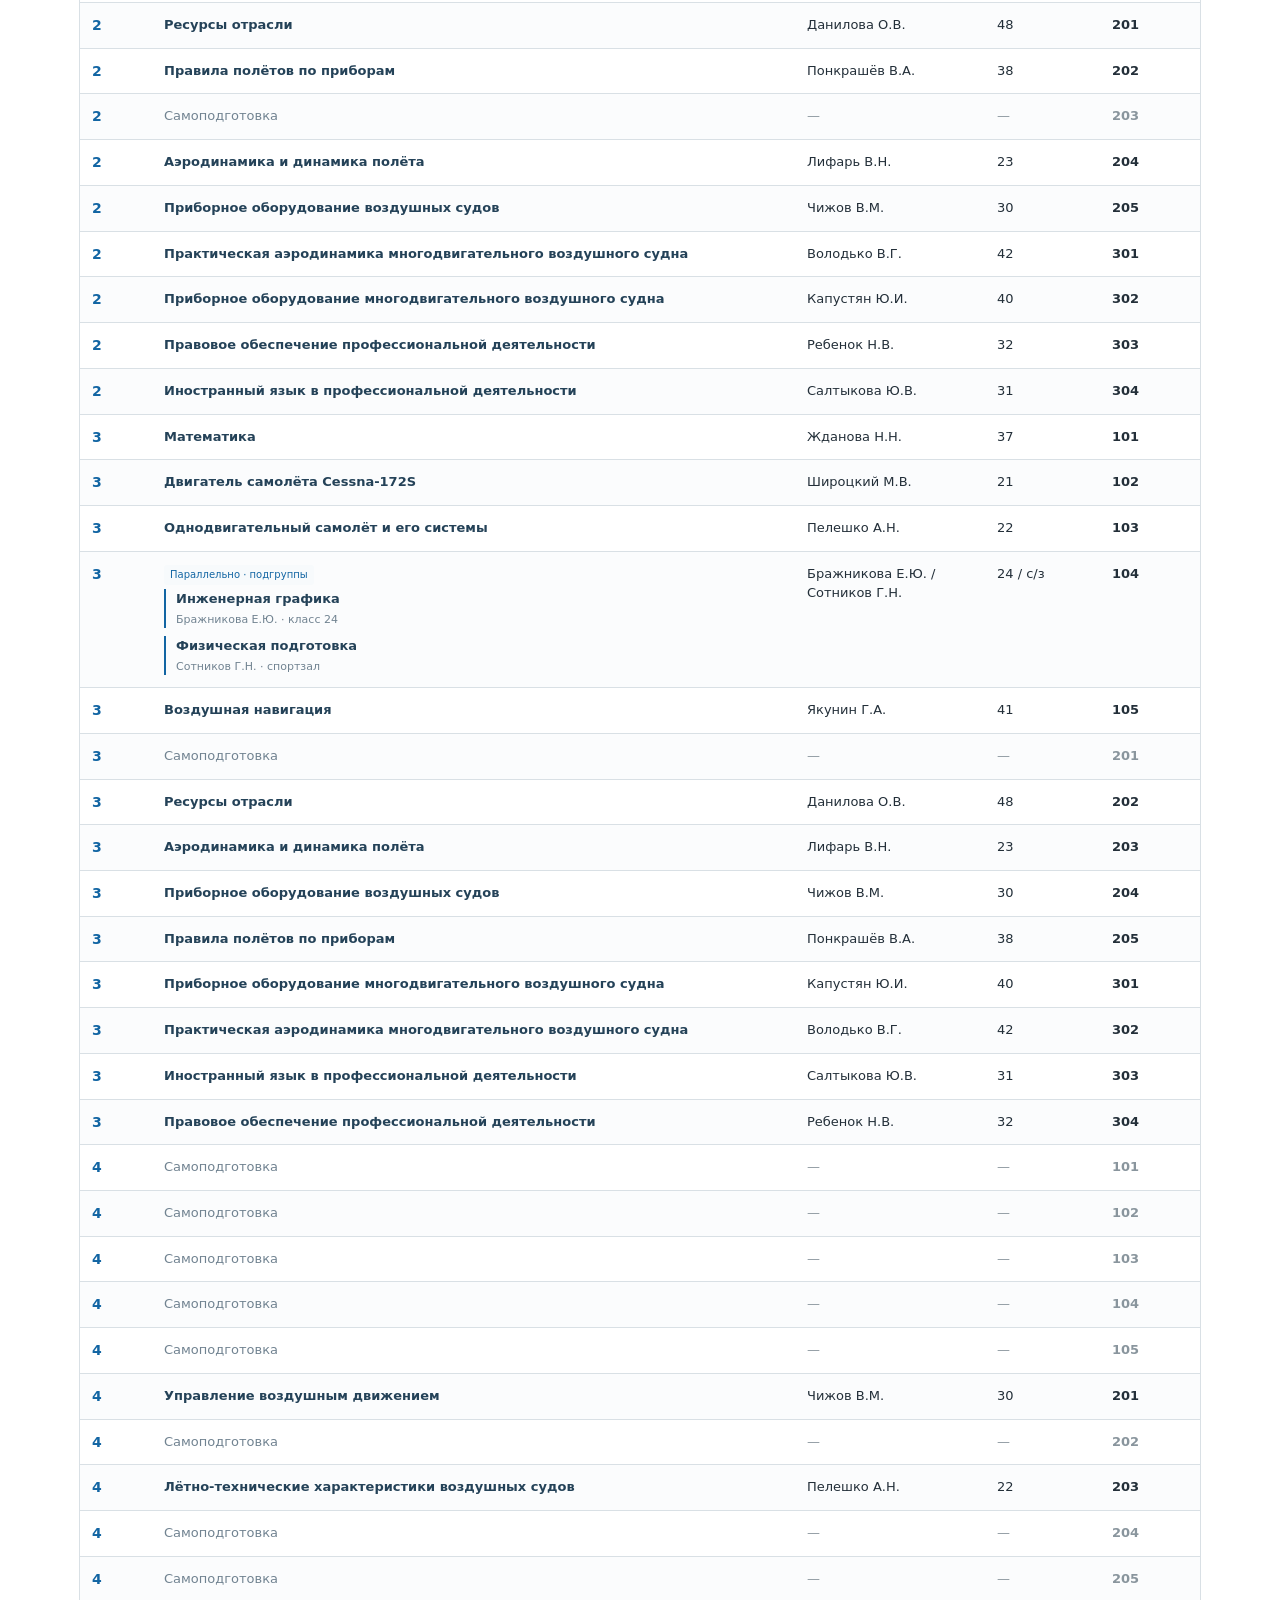
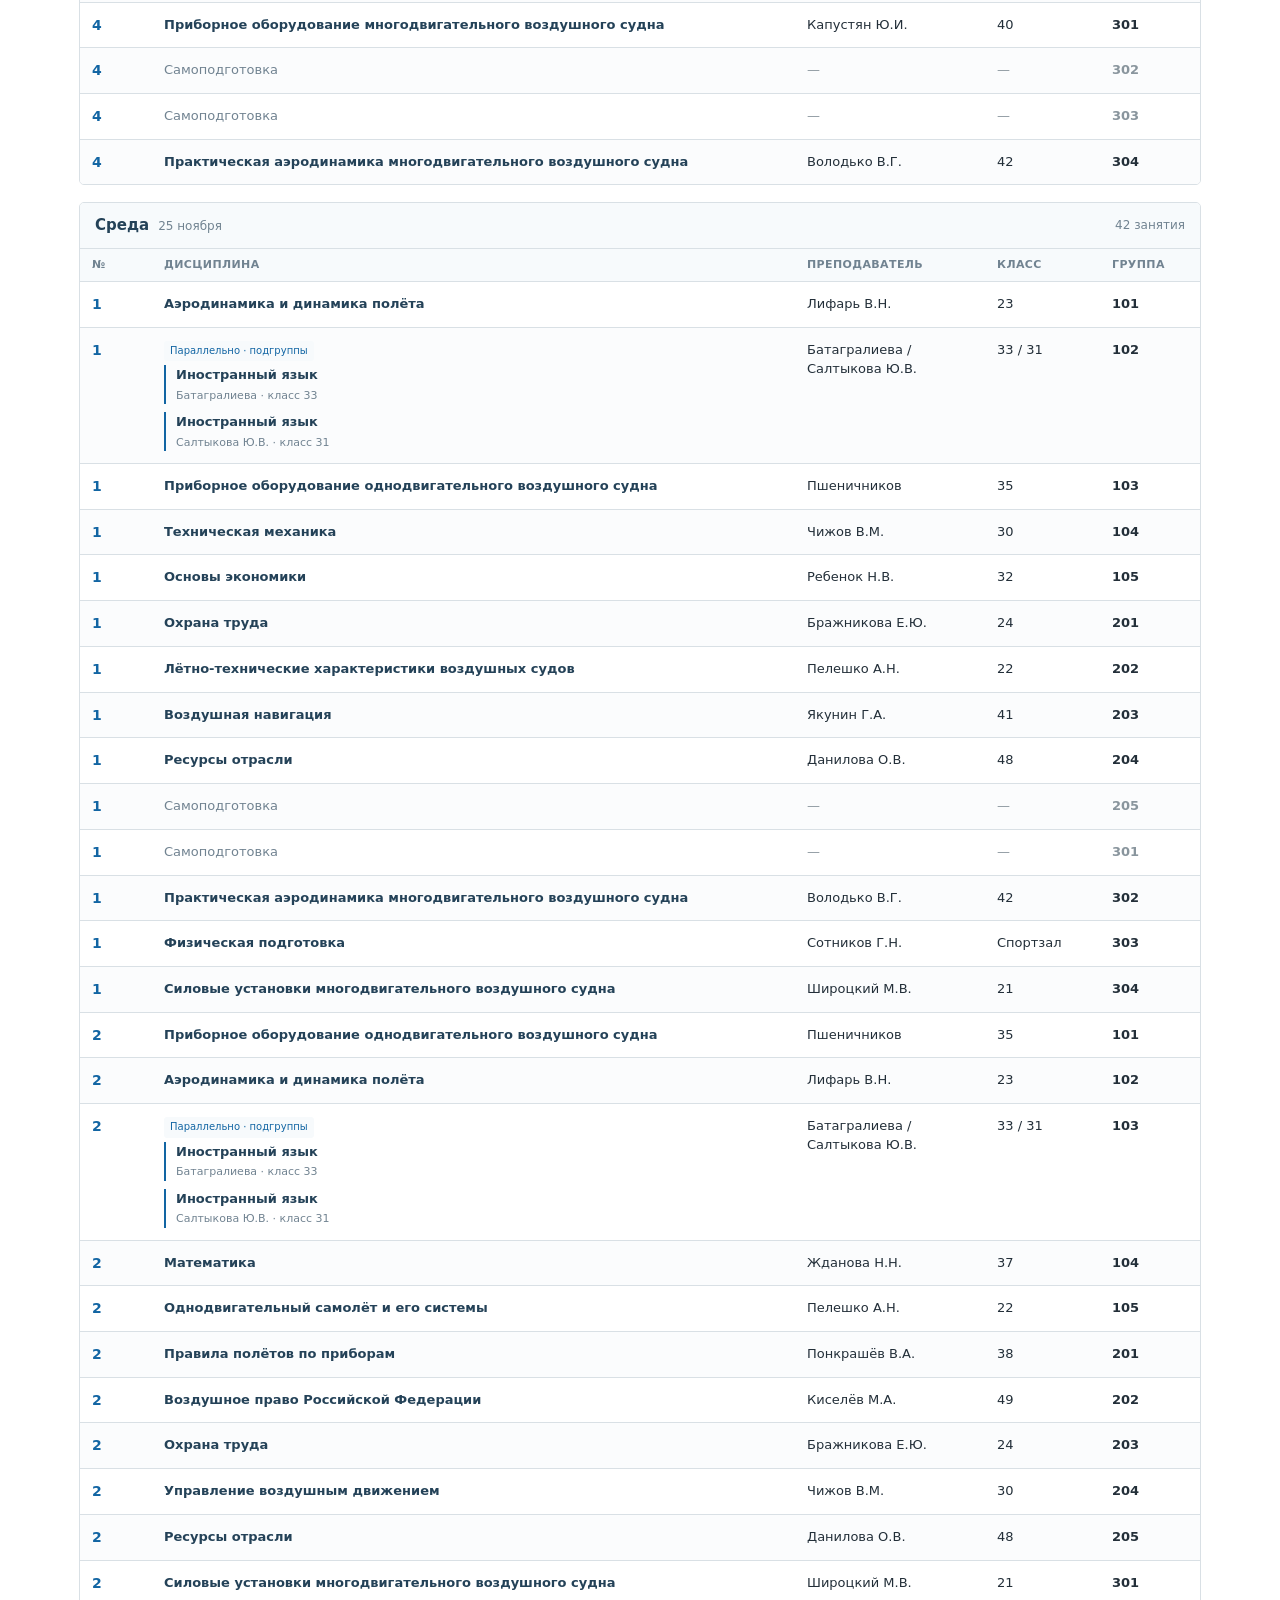
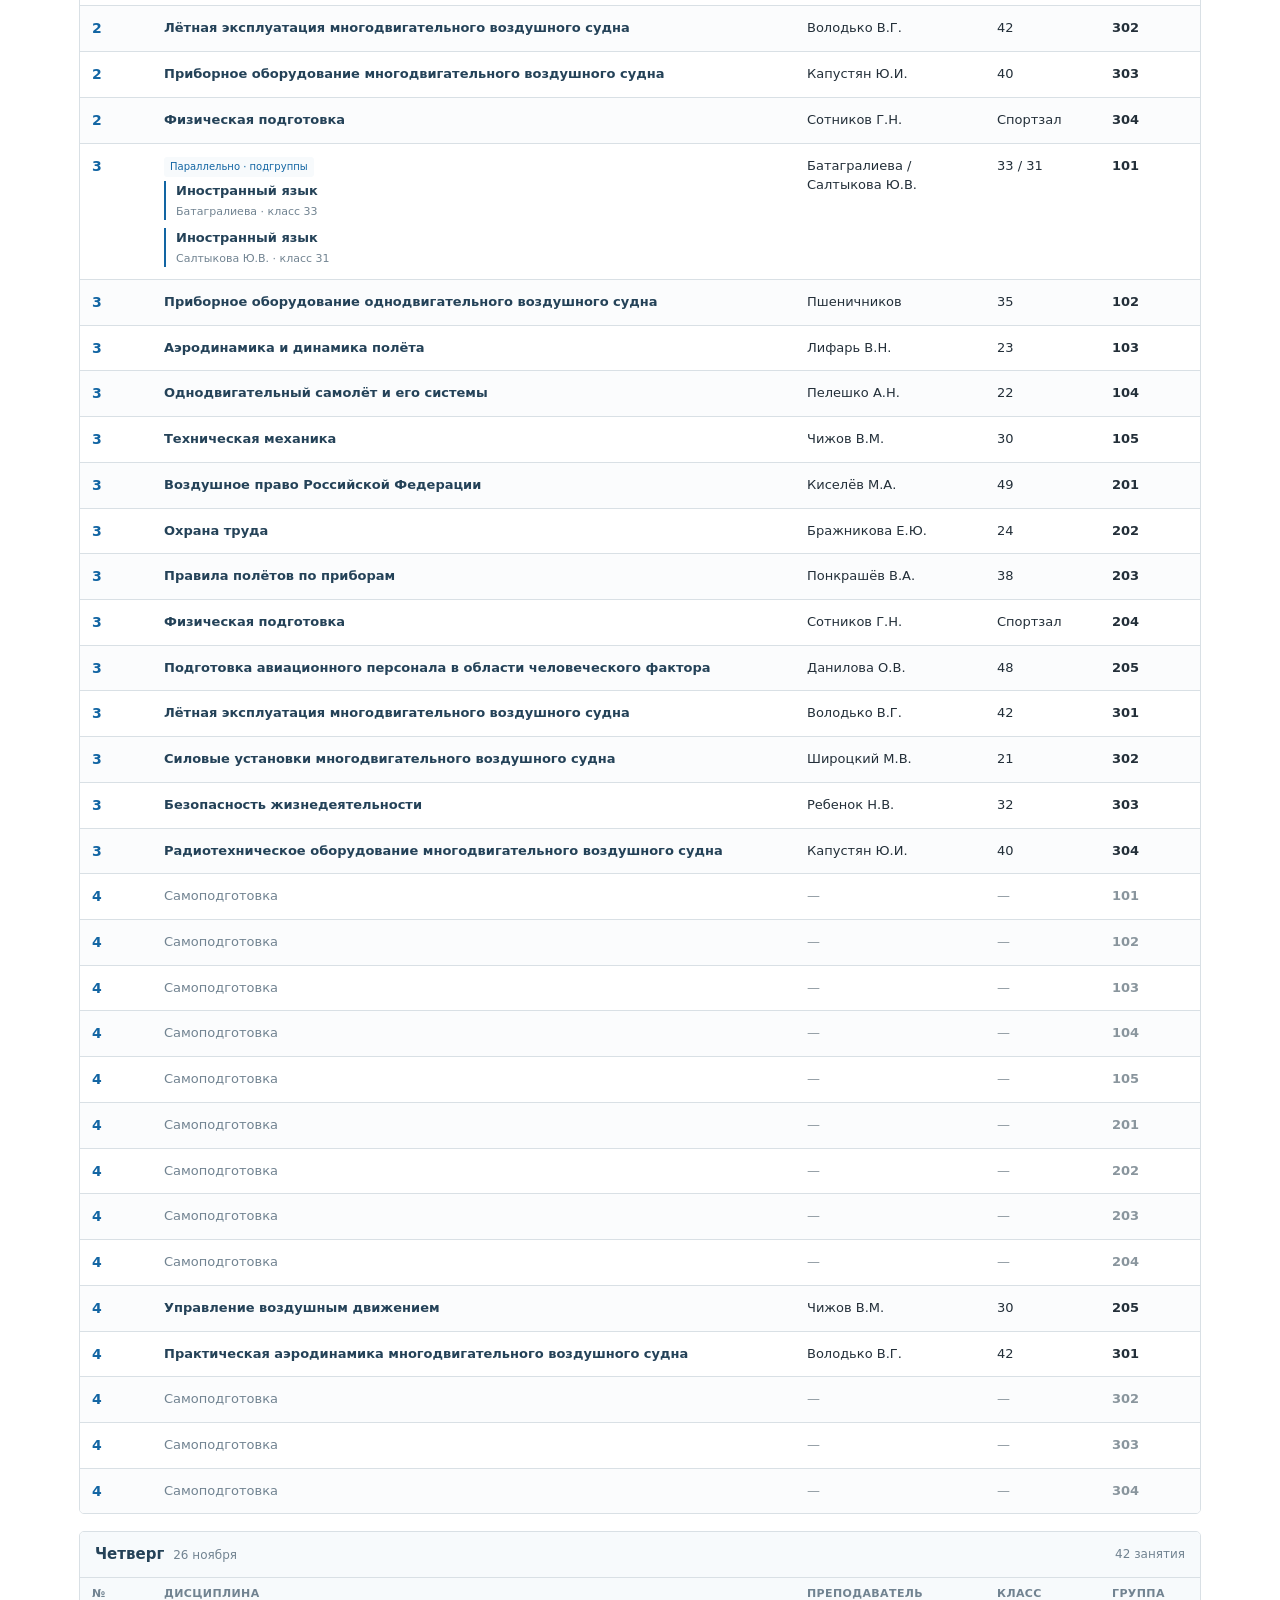
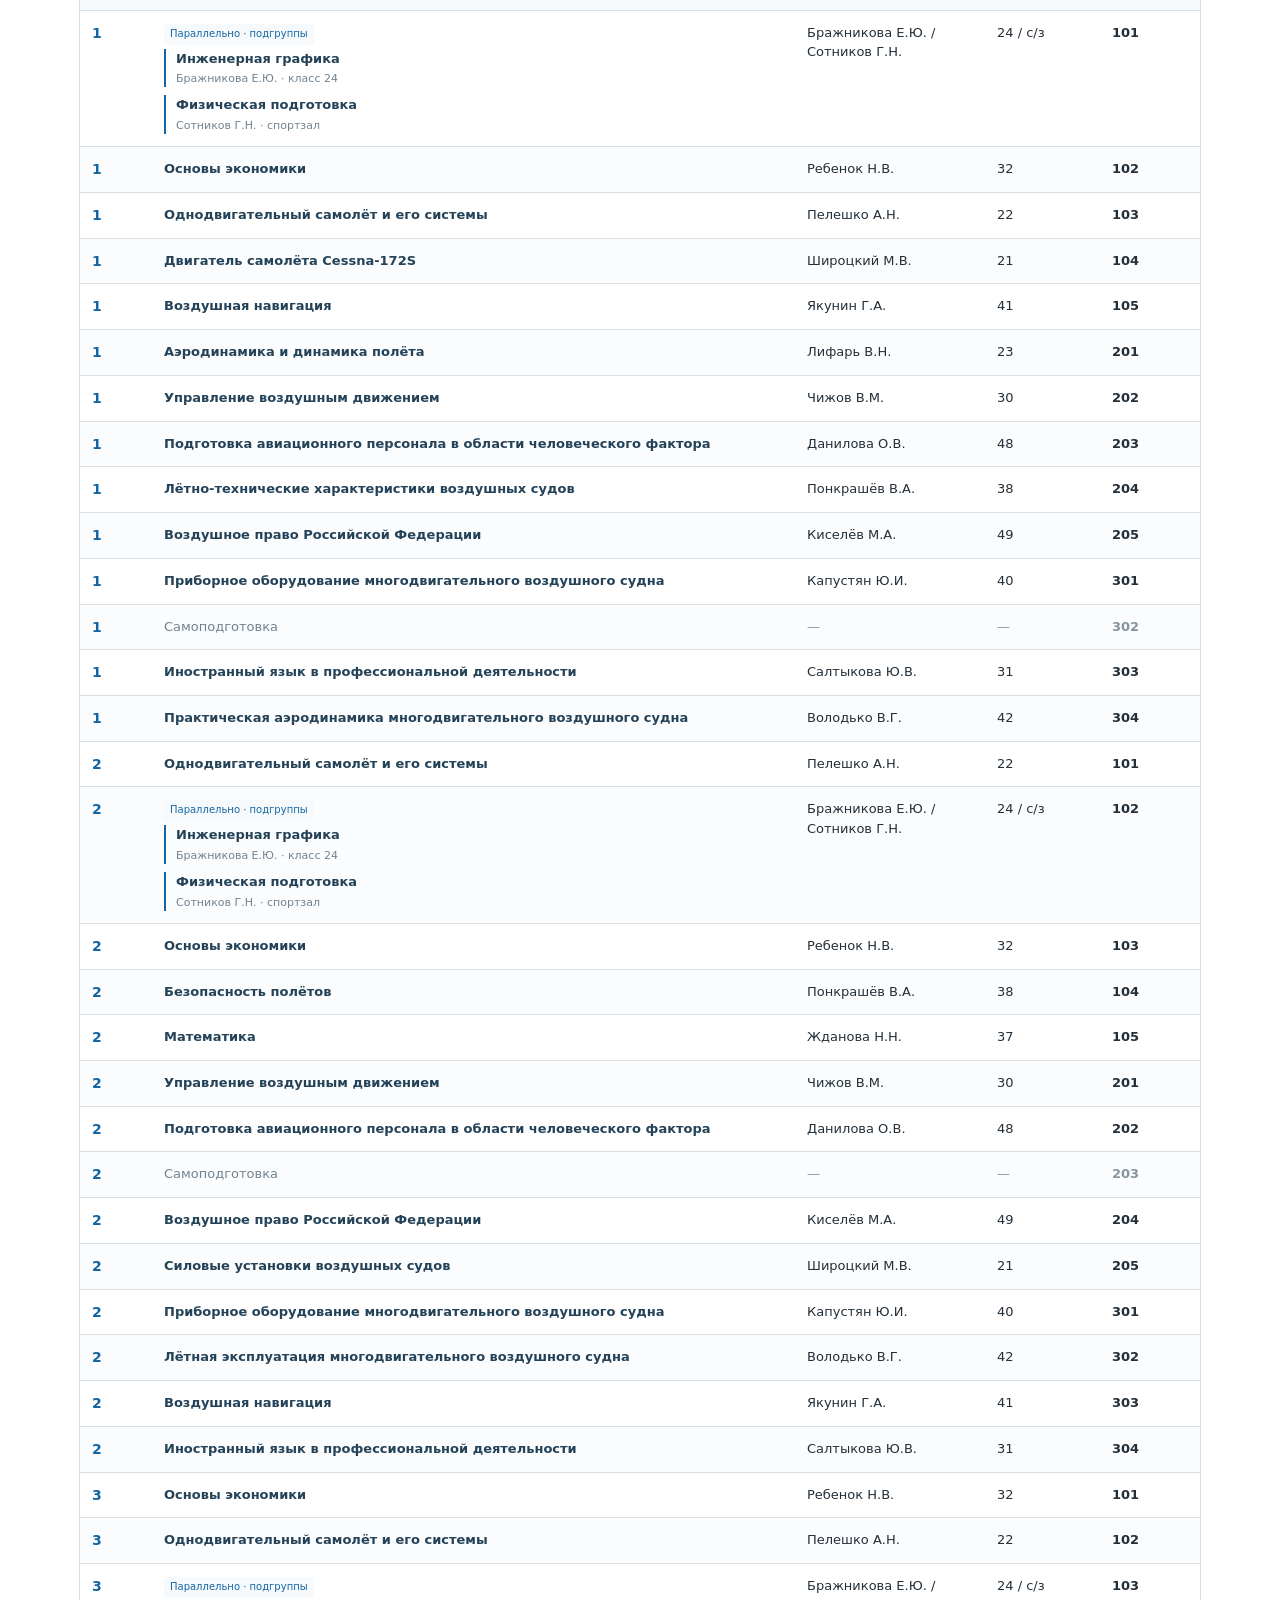
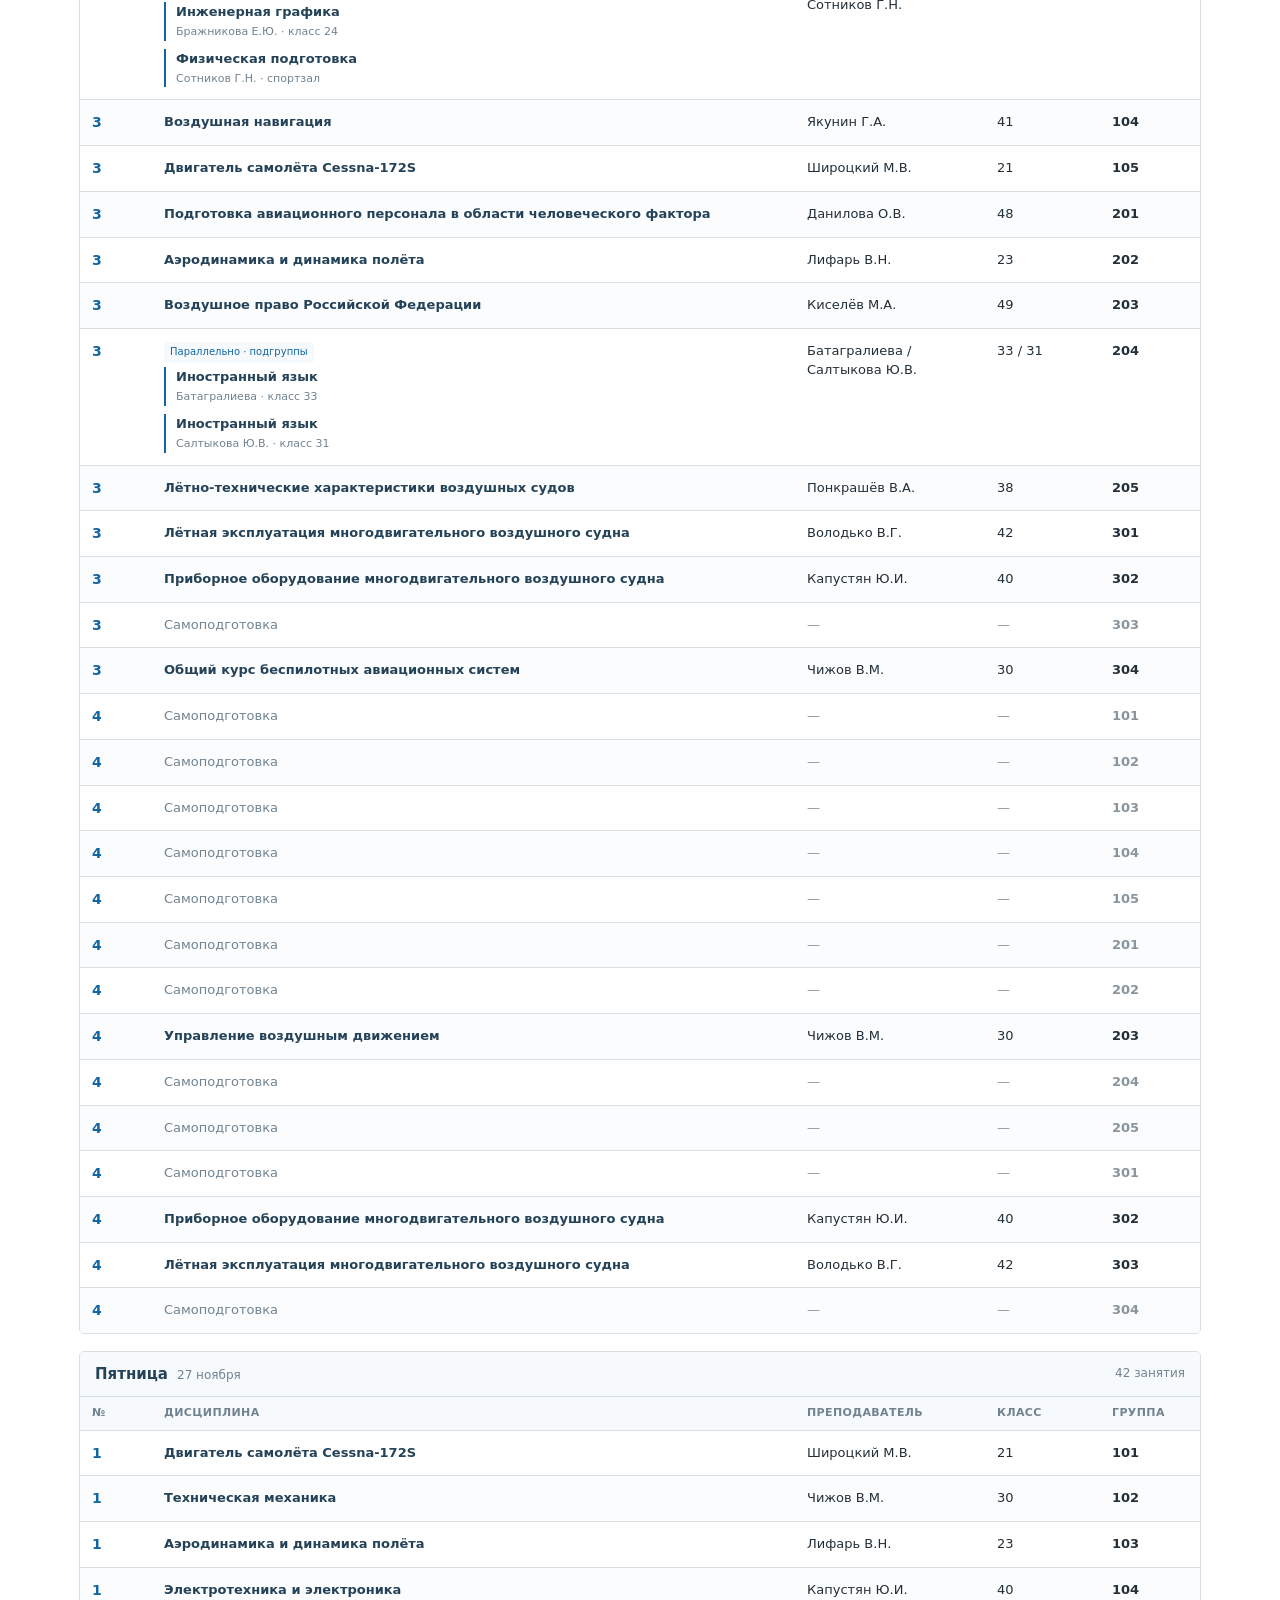
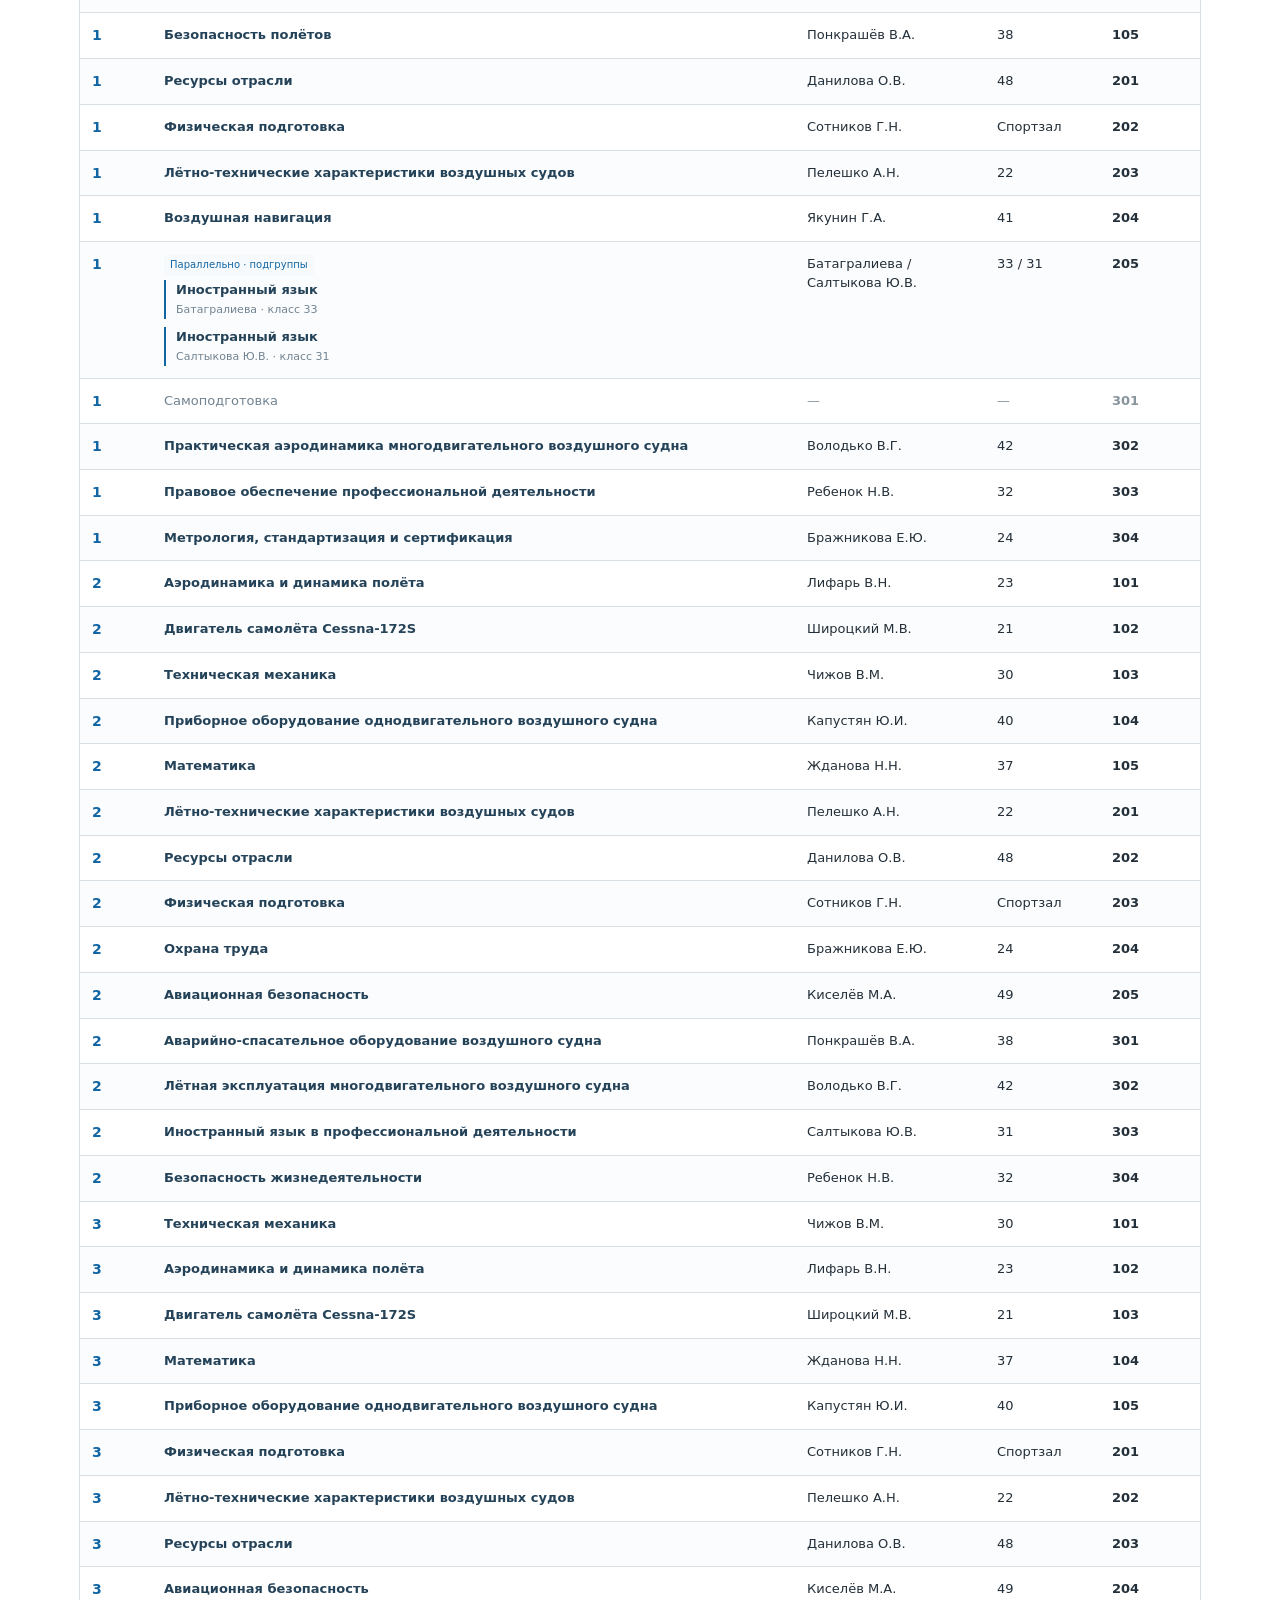
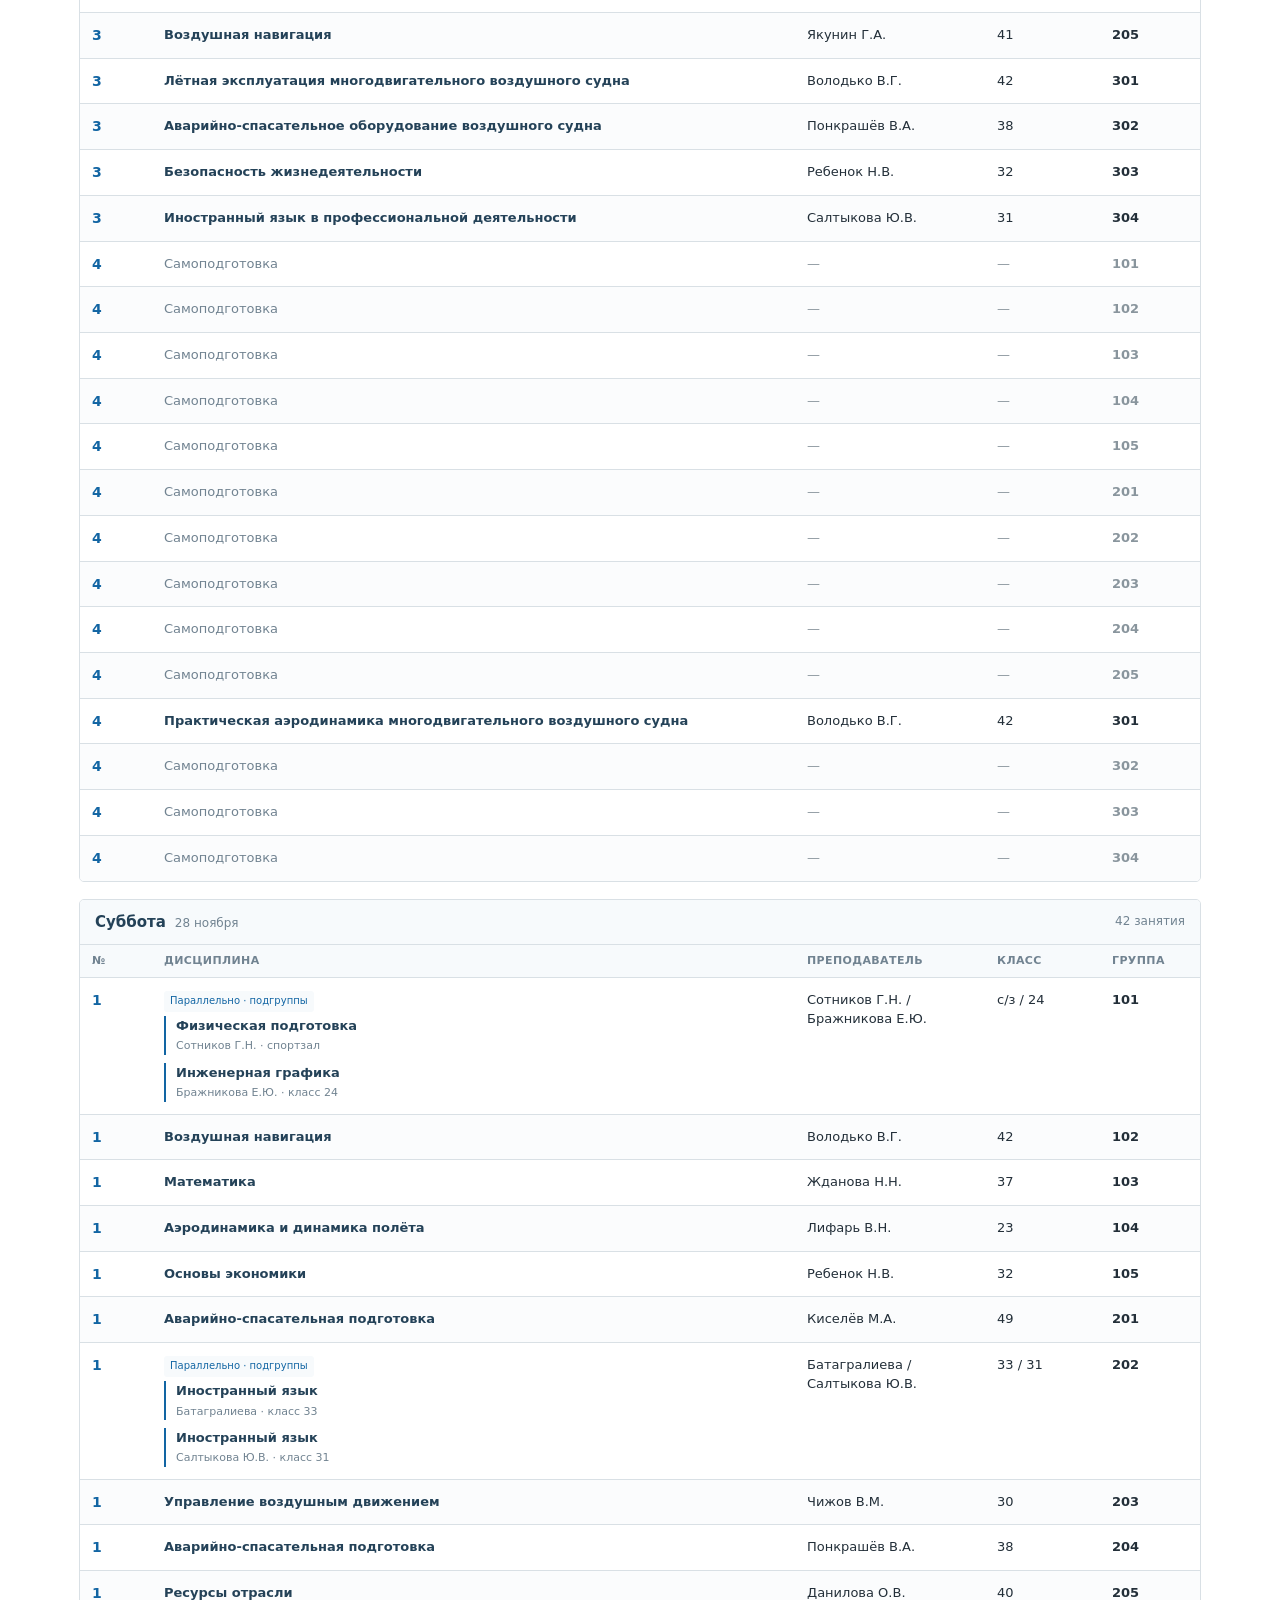
==== commit 719fa46e: "Add files via upload" ====
--- a/index.html
+++ b/index.html
@@ -10,6 +10,8 @@
   <meta name="description" content="Любительский проект расписания занятий." />
   <title>Расписсание</title>
   <script src="./assets/i18n.js" data-locales="./data/i18n.json"></script>
+  <link rel="stylesheet" href="./assets/themes.css" />
+  <script defer src="./assets/themes.js"></script>
   <style>
     :root{color-scheme:light;--blue:#1265a3;--blueDark:#084b80;--blueLight:#eaf3fa;--green:#18865d;--ink:#232f39;--muted:#72808b;--border:#d9e0e5;--pale:#faf9e9;--row:#f6f9fb;--bg:#fff;--red:#cf4c6c}
     *{box-sizing:border-box}html{scroll-behavior:smooth}body{margin:0;background:#fff;color:var(--ink);font-family:-apple-system,BlinkMacSystemFont,"Segoe UI",Arial,sans-serif;font-size:15px;line-height:1.48}button,input,select{font:inherit}button,select{cursor:pointer}button:focus-visible,select:focus-visible,input:focus-visible,a:focus-visible{outline:3px solid #7ac4ef;outline-offset:2px}button:disabled{opacity:.48;cursor:not-allowed}a{color:var(--blue)}
@@ -37,7 +39,7 @@
   <div class="top-rule"></div>
   <header class="site-header"><div class="header-inner">
     <a class="brand" href="./index.html" aria-label="Расписсание"><img class="brand-logo" src="./assets/raspissanie-mark.svg" alt="Значок Расписсание" /><span class="brand-text"><strong>Распи<span class="brand-accent">ссание</span></strong></span></a>
-    <div class="header-right"><span>Учебный год <strong>2026/2027</strong></span><button type="button" id="installAppBtn" class="install-link">Установить приложение</button></div>
+    <div class="header-right"><span>Учебный год <strong>2026/2027</strong></span><button type="button" id="installAppBtn" class="install-link">Установить приложение</button><button type="button" id="themeToggle" class="theme-toggle" aria-label="Включить тёмную тему" title="Тёмная тема">☀</button></div>
   </div></header>
   <main class="container">
     <div class="headline"><div><h1>Распи<span class="brand-accent">ссание</span></h1><p id="periodSubheading">13-я учебная неделя · 23–28 ноября 2026</p></div></div>
@@ -61,7 +63,7 @@
       </div></div>
       <div id="messageArea" aria-live="polite"></div><div id="results" class="results"></div>
     </section>
-    <footer class="footer"><span><strong>Расписсание</strong> — любительский проект, сделанный во имя удобства учёбы. Не принимай его близко к сердцу. О проблемах пиши в личку. Конструктивная критика приветствуется.</span><div class="language-control"><label for="siteLanguage">🌐 <span>Язык</span></label><select id="siteLanguage" aria-label="Выбор языка"><option value="ru">Русский</option></select></div></footer>
+    <footer class="footer"><span><strong>Расписсание</strong> — любительский проект, сделанный во имя удобства учёбы. Не принимай его близко к сердцу. О проблемах пиши в личку. Конструктивная критика приветствуется.</span><div class="theme-control"><label for="siteTheme">🎨 <span id="themeLabel">Тема</span></label><span class="theme-choice"><span id="themeSwatch" class="theme-swatch"></span><select id="siteTheme" aria-label="Цветовая тема"><option value="standard">Стандартная</option></select></span></div><div class="language-control"><label for="siteLanguage">🌐 <span>Язык</span></label><select id="siteLanguage" aria-label="Выбор языка"><option value="ru">Русский</option></select></div></footer>
   </main>
   <dialog id="teachersDialog" class="modal" aria-labelledby="teacherDirectoryTitle">
     <div class="modal-header"><h2 id="teacherDirectoryTitle">Справочник преподавателей</h2><button class="modal-close" id="closeTeachers" type="button" aria-label="Закрыть">×</button></div>
--- a/assets/themes.css
+++ b/assets/themes.css
@@ -0,0 +1,152 @@
+/* Appearance skins affect presentation only. No timetable or editor data is modified. */
+:root {
+ --t-bg:#ffffff;--t-panel:#ffffff;--t-panel2:#f7fafc;--t-row:#fbfcfd;
+ --t-text:#232f39;--t-title:#244258;--t-muted:#718391;--t-border:#d9e0e5;
+ --t-accent:#1265a3;--t-accent-hover:#084b80;--t-accent-text:#ffffff;
+ --t-soft:#edf6fb;--t-filter:#faf9e9;--t-input:#ffffff;
+ --t-green:#18865d;--t-pink:#c64679;--t-warn-bg:#fff6de;--t-warn-ink:#79551a;
+ --t-radius:5px;--t-font:system-ui,-apple-system,'Segoe UI',Arial,sans-serif;
+}
+:root[data-theme="blue"] {--t-bg:#f1f6ff;--t-panel:#fff;--t-panel2:#e5effe;--t-row:#f6f9ff;--t-text:#203559;--t-title:#123765;--t-muted:#5c7695;--t-border:#bfd1ed;--t-accent:#2355cb;--t-accent-hover:#173c9a;--t-soft:#d9e7ff;--t-filter:#e8f1ff;--t-green:#23669d;--t-pink:#3e75de}
+:root[data-theme="pink"] {--t-bg:#fff8fc;--t-panel:#fffafd;--t-panel2:#fff0f7;--t-row:#fffbfd;--t-text:#523043;--t-title:#75345b;--t-muted:#98718a;--t-border:#f0cde0;--t-accent:#d94694;--t-accent-hover:#a82c71;--t-soft:#ffe2f1;--t-filter:#fff0f8;--t-green:#af4980;--t-pink:#df307f}
+:root[data-theme="glamour"] {--t-bg:#151014;--t-panel:#211820;--t-panel2:#2e222c;--t-row:#271c25;--t-text:#f5e9da;--t-title:#f2d799;--t-muted:#ba9f9f;--t-border:#654957;--t-accent:#e2b95f;--t-accent-hover:#c39431;--t-accent-text:#20141e;--t-soft:#392733;--t-filter:#2e2029;--t-input:#291f28;--t-green:#d3af63;--t-pink:#e6ad74;--t-warn-bg:#403025;--t-warn-ink:#ffdc9a}
+:root[data-theme="petersburg"] {--t-bg:#dfe3e6;--t-panel:#f2f3f4;--t-panel2:#dbe0e4;--t-row:#eaedf0;--t-text:#414d55;--t-title:#3c4a54;--t-muted:#6e7c86;--t-border:#b8c2c8;--t-accent:#657e92;--t-accent-hover:#4b6476;--t-soft:#d5dde1;--t-filter:#e7e9e8;--t-green:#677b72;--t-pink:#7a8791}
+:root[data-theme="lsd"] {--t-bg:#190535;--t-panel:#250b42;--t-panel2:#351057;--t-row:#290c4a;--t-text:#fff0ff;--t-title:#eaff00;--t-muted:#e6bfff;--t-border:#df14ff;--t-accent:#b3ff00;--t-accent-hover:#e3ff7b;--t-accent-text:#210033;--t-soft:#4d1160;--t-filter:#250b42;--t-input:#411258;--t-green:#2affda;--t-pink:#ff4acb;--t-warn-bg:#481c27;--t-warn-ink:#ffef71}
+:root[data-theme="matrix"] {--t-bg:#09170f;--t-panel:#10251a;--t-panel2:#143322;--t-row:#10291b;--t-text:#c7fbd8;--t-title:#9cffb4;--t-muted:#7cae8b;--t-border:#2e6c43;--t-accent:#41dd76;--t-accent-hover:#86ffac;--t-accent-text:#081b0f;--t-soft:#153c26;--t-filter:#102a1a;--t-input:#122f1e;--t-green:#65ed95;--t-pink:#9cffb4}
+:root[data-theme="cockpit"] {--t-bg:#0b1322;--t-panel:#152238;--t-panel2:#1b314a;--t-row:#192a41;--t-text:#e4edf8;--t-title:#d2e9fa;--t-muted:#9aafc6;--t-border:#334c65;--t-accent:#40b6ff;--t-accent-hover:#8bd5ff;--t-accent-text:#082138;--t-soft:#1d3a56;--t-filter:#152842;--t-input:#192e49;--t-green:#6cd2ef;--t-pink:#6bbef3}
+:root[data-theme="notebook"] {--t-bg:#fbf6e6;--t-panel:#fffbed;--t-panel2:#f7edcf;--t-row:#faf3df;--t-text:#574734;--t-title:#4e614a;--t-muted:#827861;--t-border:#d9cbb3;--t-accent:#6e815c;--t-accent-hover:#4e6541;--t-soft:#eaf0df;--t-filter:#fff8e1;--t-green:#627a56;--t-pink:#bb716c;--t-radius:2px;--t-font:Georgia,'Times New Roman',serif}
+:root[data-theme="ultraviolet"] {--t-bg:#f7f1ff;--t-panel:#fffaff;--t-panel2:#eee2ff;--t-row:#f7f0ff;--t-text:#38254e;--t-title:#4c257d;--t-muted:#806e9a;--t-border:#d8c2ef;--t-accent:#874be2;--t-accent-hover:#6031b2;--t-soft:#ebddff;--t-filter:#f4eaff;--t-green:#8360b6;--t-pink:#ad5fe4}
+:root[data-theme="simple"] {--t-bg:#fff;--t-panel:#fff;--t-panel2:#fff;--t-row:#fff;--t-text:#000;--t-title:#000;--t-muted:#333;--t-border:#000;--t-accent:#000;--t-accent-hover:#333;--t-accent-text:#fff;--t-soft:#fff;--t-filter:#fff;--t-green:#000;--t-pink:#000;--t-radius:0;--t-font:Arial,sans-serif}
+:root[data-theme="nineties"] {--t-bg:#008080;--t-panel:#c0c0c0;--t-panel2:#c0c0c0;--t-row:#f2f2f2;--t-text:#000;--t-title:#000;--t-muted:#444;--t-border:#808080;--t-accent:#000080;--t-accent-hover:#000061;--t-accent-text:#fff;--t-soft:#d9d9d9;--t-filter:#c0c0c0;--t-input:#fff;--t-green:#008080;--t-pink:#000080;--t-radius:0;--t-font:Tahoma,Verdana,Arial,sans-serif}
+/* The square header button temporarily switches any palette into its dark rendition. */
+:root[data-mode="dark"] {--t-bg:#101722;--t-panel:#182331;--t-panel2:#243448;--t-row:#1c2939;--t-text:#e7ecf4;--t-title:#eef3f9;--t-muted:#9db0c4;--t-border:#36485c;--t-accent:#71bcf7;--t-accent-hover:#a5d9ff;--t-accent-text:#13263a;--t-soft:#243c54;--t-filter:#1a2e42;--t-input:#203146;--t-green:#8ecfac;--t-pink:#f68bb7;--t-warn-bg:#443727;--t-warn-ink:#f1d18e}
+:root[data-theme="pink"][data-mode="dark"] {--t-bg:#251723;--t-panel:#321f30;--t-panel2:#402941;--t-row:#362238;--t-border:#704b6d;--t-accent:#ffa1d3;--t-accent-hover:#ffc2e2;--t-filter:#3b2838;--t-soft:#4c2b45;--t-pink:#ffa1d3}
+:root[data-theme="blue"][data-mode="dark"] {--t-bg:#0b1933;--t-panel:#152543;--t-panel2:#1c3356;--t-row:#1a2c4c;--t-border:#36547c;--t-accent:#83b9ff;--t-filter:#182f50;--t-soft:#203a60}
+:root[data-theme="glamour"][data-mode="dark"] {--t-bg:#0c090c;--t-panel:#191118;--t-panel2:#251b22;--t-row:#1f161d;--t-border:#66505b;--t-accent:#f0c970;--t-accent-hover:#ffe09c;--t-soft:#2b1d24;--t-filter:#211720;--t-input:#271e26;--t-title:#f9df9b;--t-pink:#f4be80}
+:root[data-theme="petersburg"][data-mode="dark"] {--t-bg:#252c32;--t-panel:#343c42;--t-panel2:#3b454d;--t-row:#323c45;--t-border:#606b72;--t-accent:#bac9d1;--t-filter:#353f46;--t-soft:#3b464d}
+:root[data-theme="lsd"][data-mode="dark"] {--t-bg:#120122;--t-panel:#1c0733;--t-panel2:#270641;--t-row:#270641;--t-border:#fc24ff;--t-accent:#b3ff00;--t-accent-hover:#ecff6a;--t-soft:#410654;--t-filter:#290a42;--t-input:#390c56;--t-pink:#ff5bcf;--t-title:#eeff47}
+:root[data-theme="matrix"][data-mode="dark"] {--t-bg:#020b06;--t-panel:#07180e;--t-panel2:#0b2414;--t-row:#082015;--t-border:#206b38;--t-accent:#5eff91;--t-filter:#0c2816;--t-soft:#153b22}
+:root[data-theme="cockpit"][data-mode="dark"] {--t-bg:#050a12;--t-panel:#101c2e;--t-panel2:#152840;--t-row:#13253c;--t-border:#2e4e70;--t-accent:#50c4ff;--t-soft:#1b3d5d;--t-filter:#14263d}
+:root[data-theme="notebook"][data-mode="dark"] {--t-bg:#211e19;--t-panel:#2f2a22;--t-panel2:#393128;--t-row:#332b24;--t-text:#eee5d2;--t-title:#f3e5c4;--t-muted:#b4a795;--t-border:#625746;--t-accent:#b5cc92;--t-soft:#404232;--t-filter:#353025;--t-input:#372f24;--t-green:#acc58c}
+:root[data-theme="ultraviolet"][data-mode="dark"] {--t-bg:#181127;--t-panel:#27193e;--t-panel2:#31204e;--t-row:#2b1c47;--t-border:#583e83;--t-accent:#d3a2ff;--t-soft:#40245e;--t-filter:#2d1e44;--t-pink:#eab2ff}
+:root[data-theme="simple"][data-mode="dark"] {--t-bg:#000;--t-panel:#000;--t-panel2:#0d0d0d;--t-row:#000;--t-text:#fff;--t-title:#fff;--t-muted:#ccc;--t-border:#fff;--t-accent:#fff;--t-accent-hover:#ddd;--t-accent-text:#000;--t-soft:#000;--t-filter:#000;--t-input:#111;--t-green:#fff;--t-pink:#fff}
+:root[data-theme="nineties"][data-mode="dark"] {--t-bg:#0a3a3a;--t-panel:#454545;--t-panel2:#444;--t-row:#373737;--t-text:#f2f2f2;--t-title:#fff;--t-muted:#ddd;--t-border:#999;--t-accent:#213a9a;--t-accent-hover:#3856b7;--t-accent-text:#fff;--t-soft:#505050;--t-filter:#454545;--t-input:#303030}
+
+/* Shared theme foundation: all old layout rules, spacing and table structure stay intact. */
+html,body{background:var(--t-bg)!important;color:var(--t-text)!important}
+body{font-family:var(--t-font)!important}
+a,.linkish{color:var(--t-accent)!important}
+.top-rule{background:var(--t-accent)!important}
+.site-header{background:var(--t-panel)!important;border-color:var(--t-border)!important}
+.brand,.brand-text strong,.brand strong{color:var(--t-title)!important}
+.brand-accent,.headline h1 .brand-accent{color:var(--t-pink)!important}
+.header-right,.header-right strong,.header-nav,.header-nav span{color:var(--t-muted)!important}
+.headline h1,.result-title h2,.workspace-header h2,.panel h2,.panel-head h2,.import-work-head h3,.filter-field label,.modal h2,.preview h4,.review h4{color:var(--t-title)!important}
+.headline p,.subheading,.week-range{color:var(--t-green)!important}
+.search-intro,.result-title span,.filter-info,.day-head span,.day-head .day-extra,.week-detail,.week-card span,.week-card em,.tag-muted,.hint,.grid-foot,.panel-head p,.workspace-status,.import-work-head p,.dropzone small,.how-to p,.teacher-note{color:var(--t-muted)!important}
+.filter-panel,.workspace-bar,.panel,.preview,.review,.teacher-list,.modal,.issue{background:var(--t-panel)!important;border-color:var(--t-border)!important;color:var(--t-text)!important;border-radius:var(--t-radius)!important}
+.filter-panel,.how-to{background:var(--t-filter)!important;border-color:var(--t-border)!important}
+.week-card,.day,.teacher-entry,.cell-lesson,.btn-plain,.btn.secondary,.mini-btn,.modal,.modal input,.modal select,.workspace-actions select,.stage-table input,.stage-table select,.language-control select,.theme-control select{background:var(--t-panel)!important;color:var(--t-text)!important;border-color:var(--t-border)!important;border-radius:var(--t-radius)!important}
+.week-card.selected,.mini-btn.is-active,.tab.active{background:var(--t-soft)!important;border-color:var(--t-accent)!important;color:var(--t-accent)!important}
+.week-card.selected{box-shadow:inset 3px 0 0 var(--t-accent)!important}
+.week-card strong,.day-head strong,.schedule .lesson-name,.lesson-name,.editor-grid th,.cell-lesson span,.teacher-entry,.modal label,.modal-body label{color:var(--t-title)!important}
+.filter-field select,.filter-field input,.teacher-search,.modal input,.modal select,.workspace-actions select,.stage-table input,.stage-table select,.modal-body input,.modal-body select{background:var(--t-input)!important;color:var(--t-text)!important;border-color:var(--t-border)!important}
+.filter-field input::placeholder,input::placeholder{color:var(--t-muted)!important}
+.btn-primary,.btn.primary{background:var(--t-accent)!important;color:var(--t-accent-text)!important;border-color:var(--t-accent)!important;border-radius:var(--t-radius)!important}
+.btn-primary:hover,.btn.primary:hover{background:var(--t-accent-hover)!important}
+.btn-outline,.btn-plain,.btn.secondary,.mini-btn,.tab,.linkish{color:var(--t-accent)!important;border-color:var(--t-border)!important}
+.btn-plain:hover,.btn.secondary:hover,.mini-btn:hover,.teacher-entry:hover,.week-card:hover{background:var(--t-soft)!important}
+.btn-outline:hover{background:var(--t-soft)!important}
+.result-title span,.meta-line,.meta-line .tag,.self-row .lesson-name,.split-variant small,.teacher-entry small,.cell-lesson small,.issue span{color:var(--t-muted)!important}
+.day-head,.modal-header,.editor-grid th,.stage-table th,.workspace-status,.tag-muted,.import-status,.tiny-count{background:var(--t-panel2)!important;color:var(--t-title)!important;border-color:var(--t-border)!important}
+.schedule th{background:var(--t-panel2)!important;color:var(--t-muted)!important;border-color:var(--t-border)!important}
+.schedule td,.schedule th,.day-head,.editor-grid th,.editor-grid td,.stage-table th,.stage-table td,.workspace-status,.modal-actions,.modal-header,.tabs{border-color:var(--t-border)!important}
+.schedule tbody tr{background:var(--t-panel)!important}
+.schedule tbody tr:nth-child(even){background:var(--t-row)!important}
+.schedule tbody tr:hover{background:var(--t-soft)!important}
+.pair-no,.edit-link,.day-head .add-day,.tab.active{color:var(--t-accent)!important}
+.split-variant,.cell-lesson.split{border-left-color:var(--t-accent)!important}
+.tag-split,.self-row,.cell-lesson.self,.cell-lesson.empty{background:var(--t-panel2)!important;color:var(--t-muted)!important;border-color:var(--t-border)!important}
+.tag-split,.review-note{color:var(--t-accent)!important}
+.cell-lesson{background:var(--t-panel2)!important;color:var(--t-text)!important;border-color:var(--t-border)!important}
+.cell-lesson:hover,.cell-lesson.empty:hover{background:var(--t-soft)!important}
+.editor-grid td:first-child{background:var(--t-panel2)!important;color:var(--t-accent)!important}
+.import-status,.help-note,.room-hint,.suggestion-btn{background:var(--t-soft)!important;color:var(--t-title)!important;border-color:var(--t-border)!important}
+.room-hint.warning,.status-note.warning,.issue.warning{background:var(--t-warn-bg)!important;color:var(--t-warn-ink)!important}
+.source-view,.stage-scroll,.dropzone{background:var(--t-panel2)!important;color:var(--t-text)!important;border-color:var(--t-border)!important}
+.stage-table tr.uncertain{background:var(--t-warn-bg)!important}
+.footer,.container footer{border-color:var(--t-border)!important;color:var(--t-muted)!important}
+.footer strong,.container footer strong{color:var(--t-title)!important}
+.modal-body,.modal-actions,.modal form,.modal .variant-fieldset,.split-box{background:var(--t-panel)!important;color:var(--t-text)!important;border-color:var(--t-border)!important}
+.toast{background:var(--t-title)!important;color:var(--t-bg)!important}
+.language-control label,.theme-control label{color:var(--t-muted)!important}
+.language-control select,.theme-control select{background:var(--t-input)!important;color:var(--t-text)!important;border-color:var(--t-border)!important}
+:root{color-scheme:light} :root[data-mode="dark"]{color-scheme:dark}
+:root[data-mode="dark"] .brand-logo,:root[data-mode="dark"] .brand img{filter:brightness(1.24) saturate(.8)}
+
+/* The bottom-only palette selector fits alongside the existing language control. */
+.theme-control{display:flex;align-items:center;gap:9px;margin-left:auto;white-space:nowrap;flex-shrink:0}
+.theme-control label{display:flex;gap:5px;align-items:center;font-size:12px;white-space:nowrap}
+.theme-choice{position:relative;display:flex;align-items:center}
+.theme-control select{font:inherit;font-size:12px;padding:9px 12px 9px 28px;min-width:149px;max-width:185px;cursor:pointer;box-shadow:none!important}
+.theme-swatch{pointer-events:none;position:absolute;left:9px;top:50%;transform:translateY(-50%);height:11px;width:11px;border-radius:3px;background:var(--t-accent);box-shadow:0 0 0 1px var(--t-border);z-index:1}
+.theme-toggle{width:36px;height:36px;display:grid;place-items:center;flex:0 0 36px;border:1px solid var(--t-border);border-radius:var(--t-radius);color:var(--t-accent);background:var(--t-panel);cursor:pointer;padding:7px}
+.theme-toggle svg{display:block;width:18px;height:18px;fill:none;stroke:currentColor;stroke-width:1.8;stroke-linecap:round;stroke-linejoin:round}
+.theme-toggle:hover{background:var(--t-soft)}
+.theme-toggle:focus-visible,.theme-control select:focus-visible{outline:3px solid var(--t-accent)!important;outline-offset:2px}
+/* Keep the language after the theme selector, without changing the footer grid structure. */
+.footer,.container footer{flex-wrap:wrap;align-items:center}
+.footer .theme-control,.container footer .theme-control{margin-left:auto}
+.footer .language-control,.container footer .language-control{margin-left:0;padding-left:0}
+@media(max-width:780px){.footer .theme-control,.container footer .theme-control{margin-left:0}.theme-control{width:auto}.theme-control select{min-width:137px}.theme-toggle{width:34px;height:34px;flex-basis:34px}}
+@media(max-width:500px){.theme-control,.language-control{width:100%!important;justify-content:space-between!important}.theme-control select,.language-control select{min-width:188px!important;max-width:210px!important}.theme-toggle{width:34px}}
+
+/* Purpose-built comedy skins. */
+:root[data-theme="lsd"] body{background:radial-gradient(circle at 12% 18%,#ff0f8b70,transparent 25%),radial-gradient(circle at 90% 24%,#0bffb070,transparent 28%),radial-gradient(circle at 62% 85%,#d2ff0070,transparent 40%),var(--t-bg)!important}
+:root[data-theme="lsd"] .top-rule{background:linear-gradient(90deg,#ff2ead,#eaff00,#00f9ff,#b344ff,#ff2ead)!important;height:7px}
+:root[data-theme="lsd"] .day-head,:root[data-theme="lsd"] .editor-grid th,:root[data-theme="lsd"] .stage-table th{background:#eeff00!important;color:#26002f!important}
+:root[data-theme="lsd"] .day-head strong,:root[data-theme="lsd"] .editor-grid th,:root[data-theme="lsd"] .day-head span,:root[data-theme="lsd"] .day-head .day-extra{color:#27002c!important}
+:root[data-theme="lsd"] .week-card.selected{background:#ff4acb!important;color:#27002c!important;border-color:#eaff00!important}
+:root[data-theme="lsd"] .week-card.selected strong,:root[data-theme="lsd"] .week-card.selected span{color:#27002c!important}
+:root[data-theme="lsd"] .filter-panel,:root[data-theme="lsd"] .workspace-bar{border:2px solid #00eaff!important;box-shadow:4px 4px 0 #fa3fff!important}
+:root[data-theme="lsd"] .schedule tbody tr:nth-child(even){background:#ed20b0!important}
+:root[data-theme="lsd"] .schedule tbody tr:nth-child(even) .lesson-name,:root[data-theme="lsd"] .schedule tbody tr:nth-child(even) .pair-no,:root[data-theme="lsd"] .schedule tbody tr:nth-child(even) td,:root[data-theme="lsd"] .schedule tbody tr:nth-child(even) .meta-line{color:#16001e!important}
+:root[data-theme="lsd"] .cell-lesson:not(.empty):not(.self){background:linear-gradient(128deg,#fbff00,#13ffe5 60%,#ff68cf)!important;color:#16001e!important;border-color:#ff00ff!important}
+:root[data-theme="lsd"] .cell-lesson span,:root[data-theme="lsd"] .cell-lesson small{color:#21012d!important}
+:root[data-theme="lsd"] .cell-lesson.self{background:#b9ff00!important;color:#111!important}
+:root[data-theme="lsd"] .brand-accent{color:#00f3ff!important}
+:root[data-theme="notebook"] body{background:repeating-linear-gradient(to bottom,transparent 0,transparent 34px,#93bdc42b 35px,#93bdc42b 36px),var(--t-bg)!important}
+:root[data-theme="notebook"] .day,:root[data-theme="notebook"] .week-card,:root[data-theme="notebook"] .workspace-bar,:root[data-theme="notebook"] .panel{box-shadow:2px 3px 0 #8f806f18!important}
+:root[data-theme="simple"] *{border-radius:0!important;box-shadow:none!important;text-shadow:none!important;transition:none!important}
+:root[data-theme="simple"] .top-rule{height:1px;background:var(--t-text)!important}
+:root[data-theme="simple"] .week-card.selected{box-shadow:none!important;border-width:2px}
+:root[data-theme="simple"] .btn-primary,:root[data-theme="simple"] .btn.primary{border-radius:0!important}
+:root[data-theme="nineties"] body{font-size:14px}
+:root[data-theme="nineties"] .top-rule{height:4px;background:#000080!important}
+:root[data-theme="nineties"] .site-header,:root[data-theme="nineties"] .workspace-bar,:root[data-theme="nineties"] .filter-panel,:root[data-theme="nineties"] .panel,:root[data-theme="nineties"] .week-card,:root[data-theme="nineties"] .day{border:2px outset #ddd!important;border-radius:0!important}
+:root[data-theme="nineties"] .day-head,:root[data-theme="nineties"] .modal-header,:root[data-theme="nineties"] .editor-grid th{background:#000080!important;color:white!important}
+:root[data-theme="nineties"] .day-head strong,:root[data-theme="nineties"] .day-head span,:root[data-theme="nineties"] .day-head .day-extra,:root[data-theme="nineties"] .modal-header h2,:root[data-theme="nineties"] .editor-grid th{color:#fff!important}
+:root[data-theme="nineties"] .btn,:root[data-theme="nineties"] .mini-btn,:root[data-theme="nineties"] .theme-toggle,:root[data-theme="nineties"] .week-card,:root[data-theme="nineties"] .cell-lesson{border:2px outset #e0e0e0!important;border-radius:0!important}
+:root[data-theme="nineties"] .btn:active,:root[data-theme="nineties"] .mini-btn:active,:root[data-theme="nineties"] .theme-toggle:active{border-style:inset!important}
+:root[data-theme="nineties"] .filter-field select,:root[data-theme="nineties"] .filter-field input,:root[data-theme="nineties"] .theme-control select,:root[data-theme="nineties"] .language-control select{border:2px inset #999!important;border-radius:0!important}
+:root[data-theme="nineties"] .brand-accent{color:var(--t-accent)!important}
+@media print{:root body{background:white!important;color:black!important}.theme-toggle,.theme-control{display:none!important}}
+
+/* White desktop labels make the Win95-style teal desktop readable. */
+:root[data-theme="nineties"] .headline h1,:root[data-theme="nineties"] .result-title h2{color:#fff!important}
+:root[data-theme="nineties"] .headline p,:root[data-theme="nineties"] .search-intro,:root[data-theme="nineties"] .result-title span{color:#edffff!important}
+:root[data-theme="nineties"] .week-card{background:var(--t-panel)!important}
+/* Printing always uses legible neutral ink, regardless of a selected theme. */
+@media print{
+ html[data-theme] body,html[data-theme] .day,html[data-theme] .schedule,
+ html[data-theme] .schedule thead,html[data-theme] .schedule th,html[data-theme] .schedule td,
+ html[data-theme] .schedule tbody tr,html[data-theme] .schedule tbody tr:nth-child(even),
+ html[data-theme] .schedule tbody tr:hover,html[data-theme] .day-head,
+ html[data-theme] .day-head strong,html[data-theme] .day-head span,
+ html[data-theme] .lesson-name,html[data-theme] .self-row .lesson-name,
+ html[data-theme] .pair-no,html[data-theme] .result-title h2,
+ html[data-theme] .headline h1,html[data-theme] .headline p,
+ html[data-theme] .split-variant,html[data-theme] .split-variant small,
+ html[data-theme] .meta-line {background:#fff!important;color:#000!important;border-color:#bbb!important;box-shadow:none!important}
+ html[data-theme] .top-rule{display:none!important}
+}
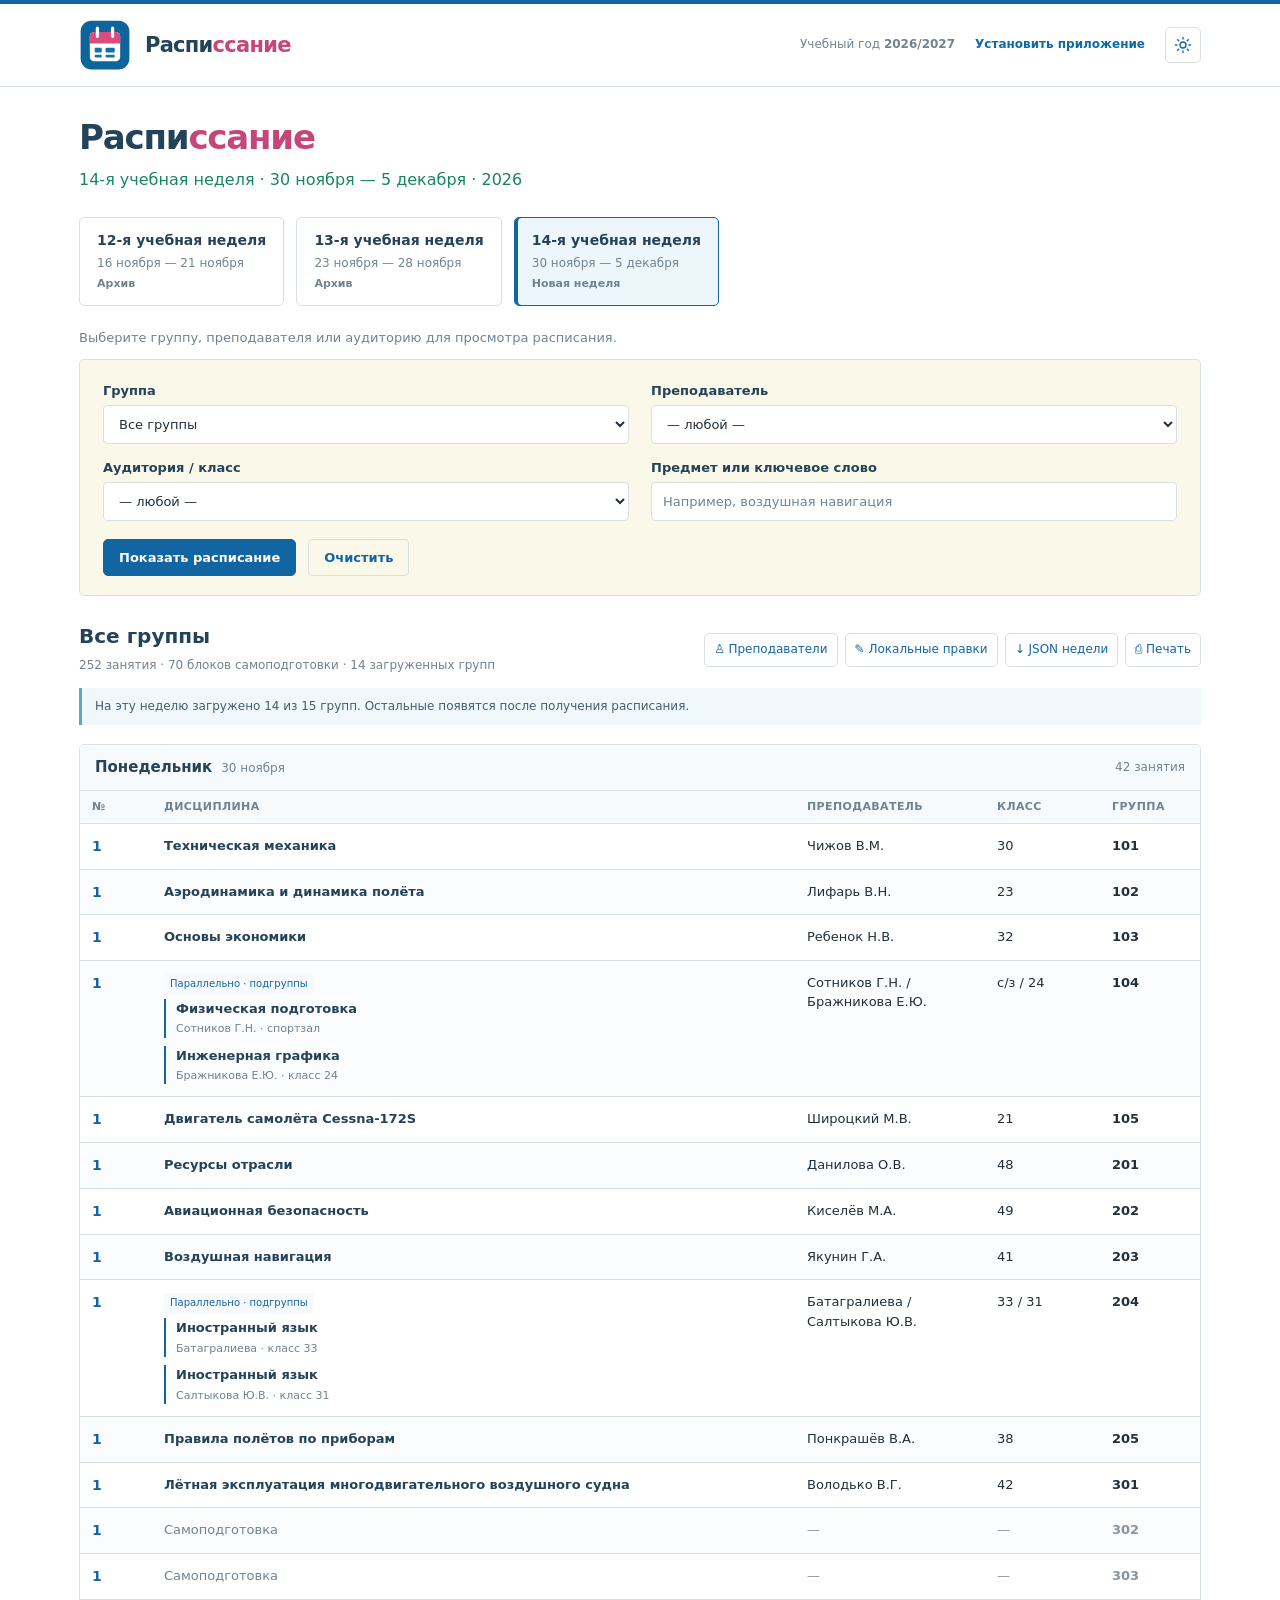
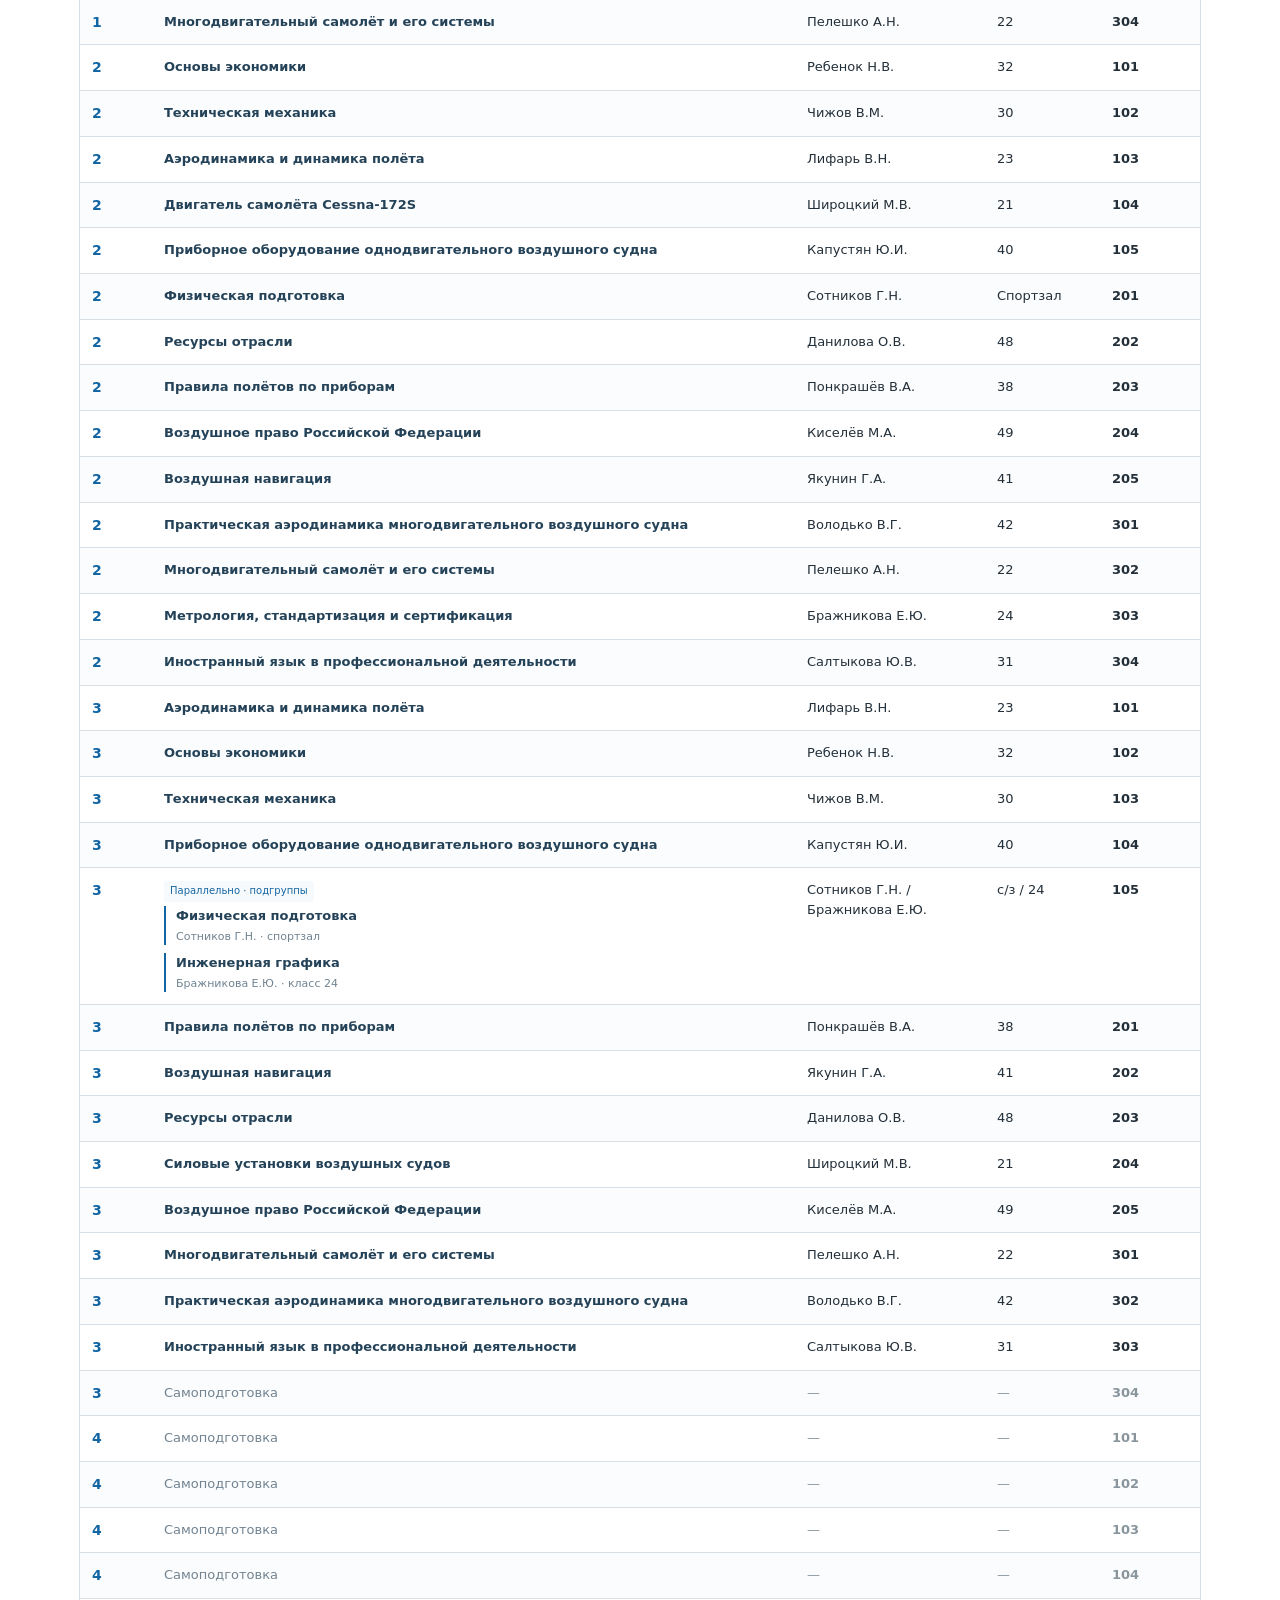
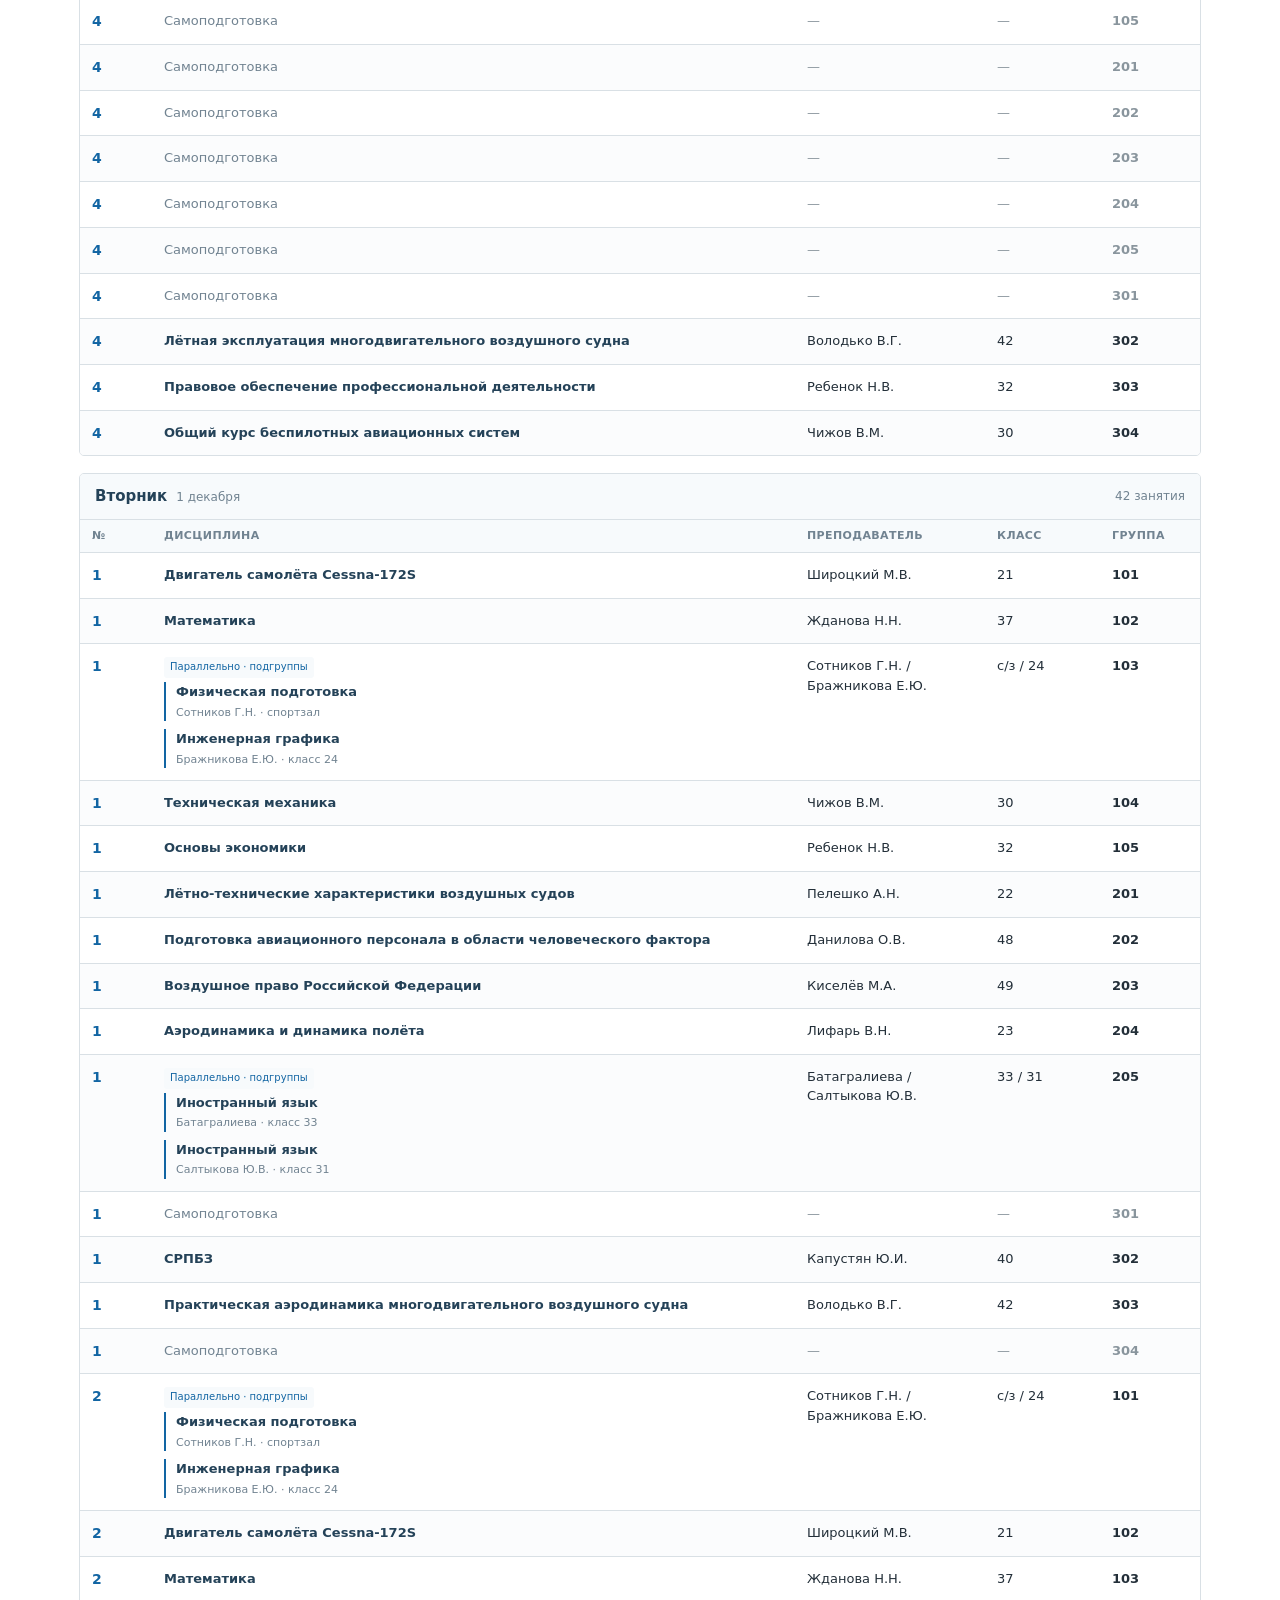
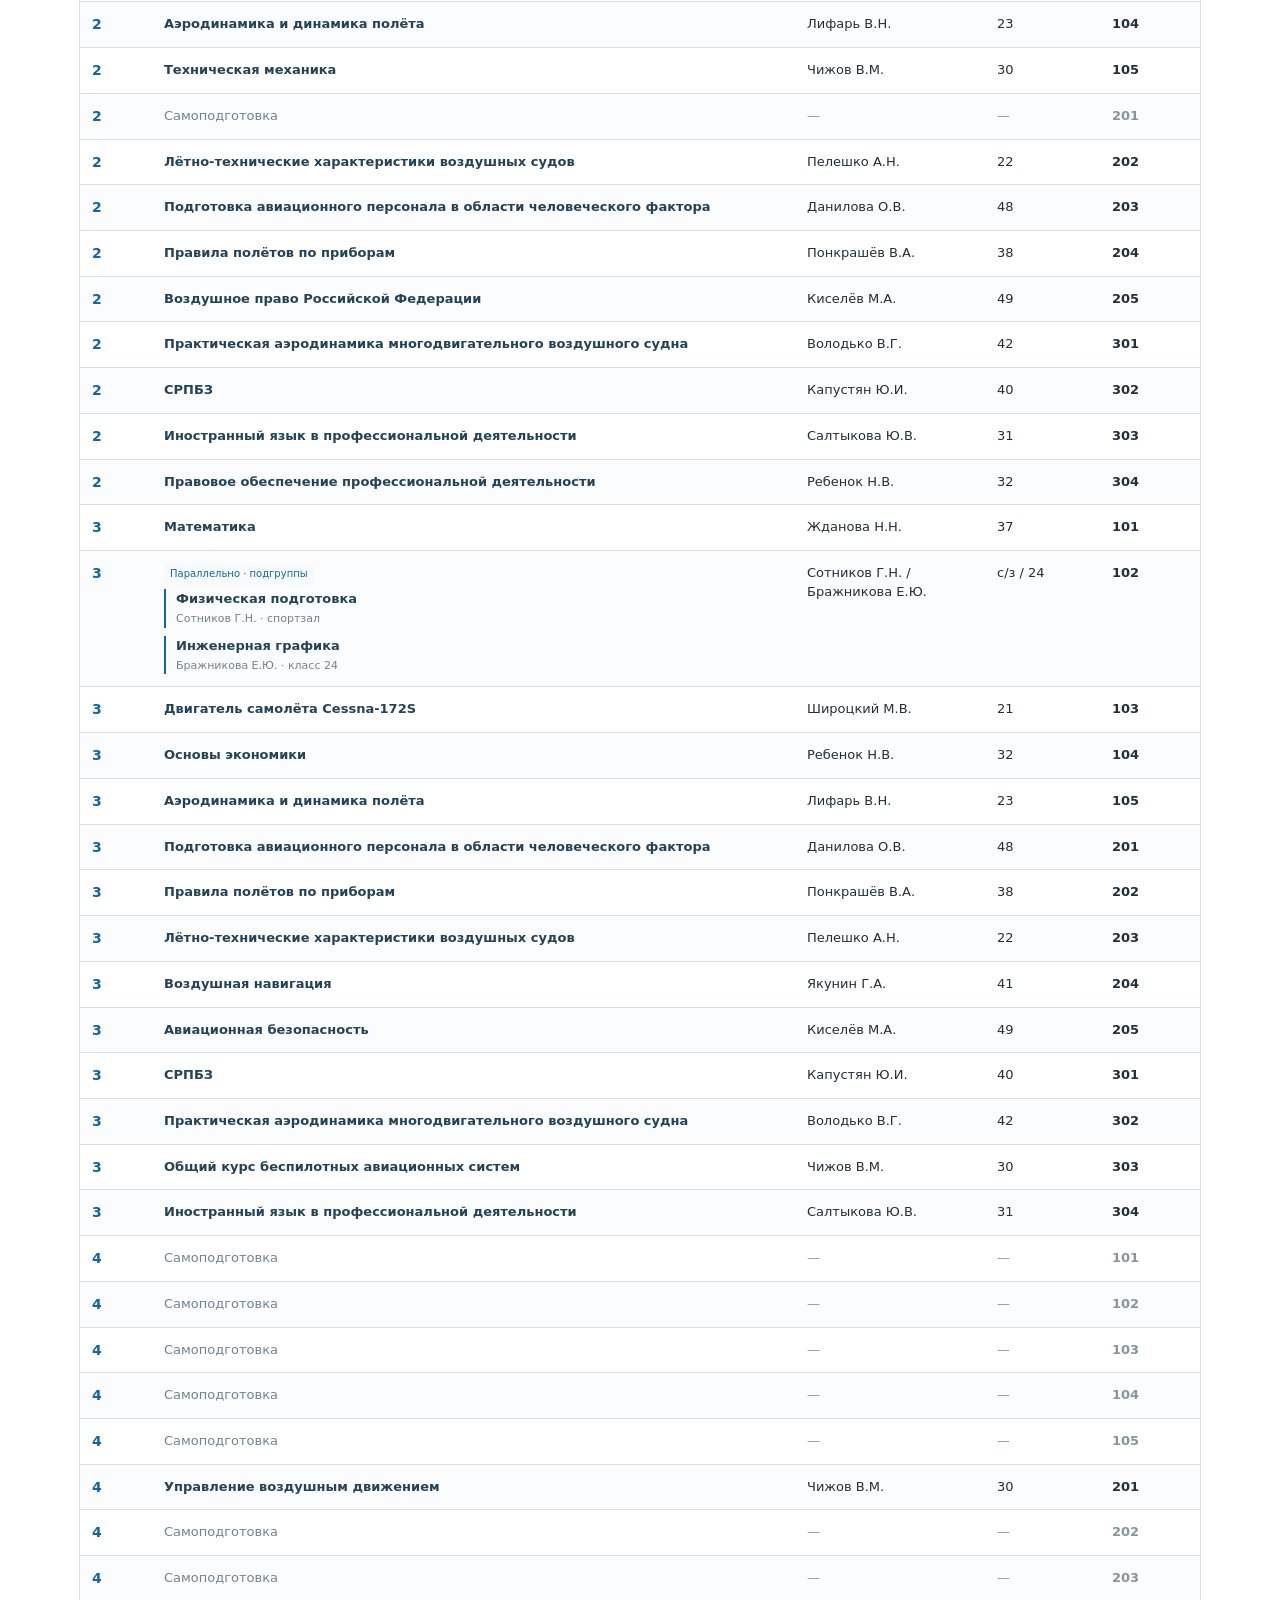
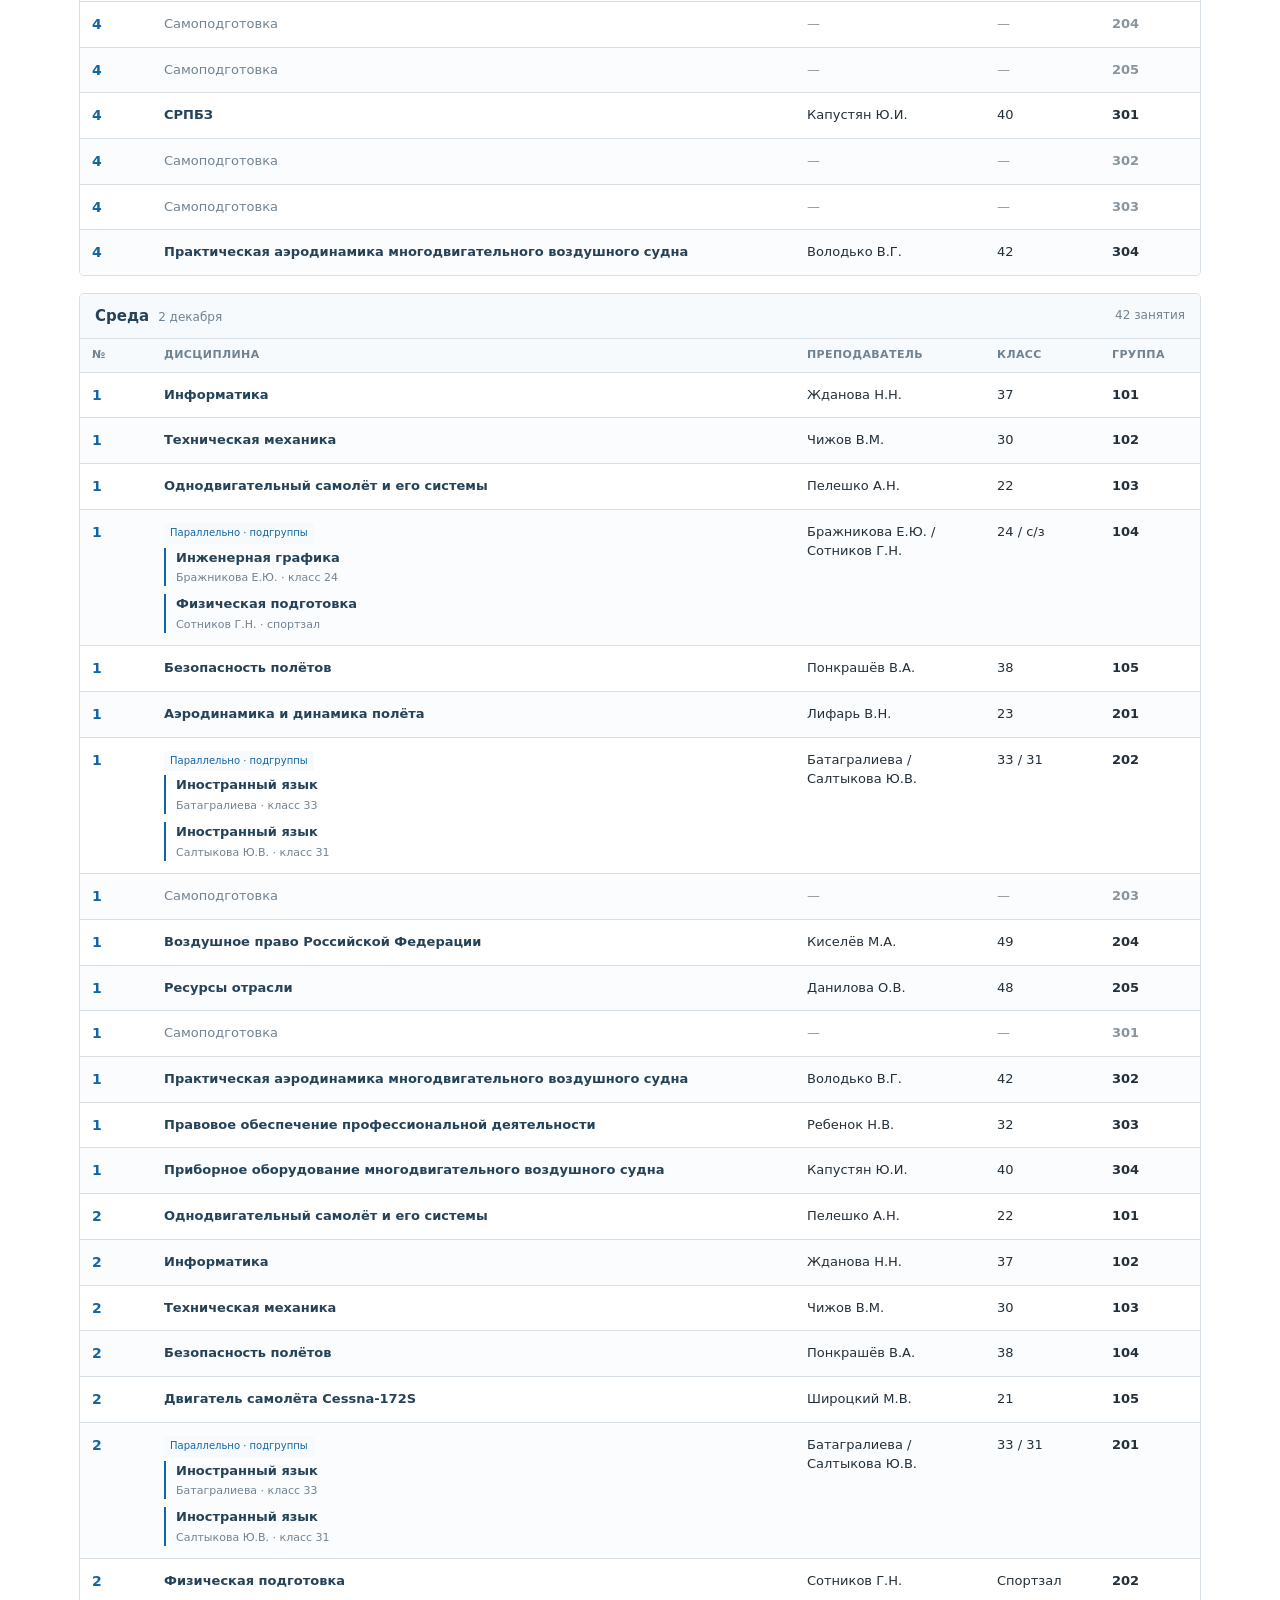
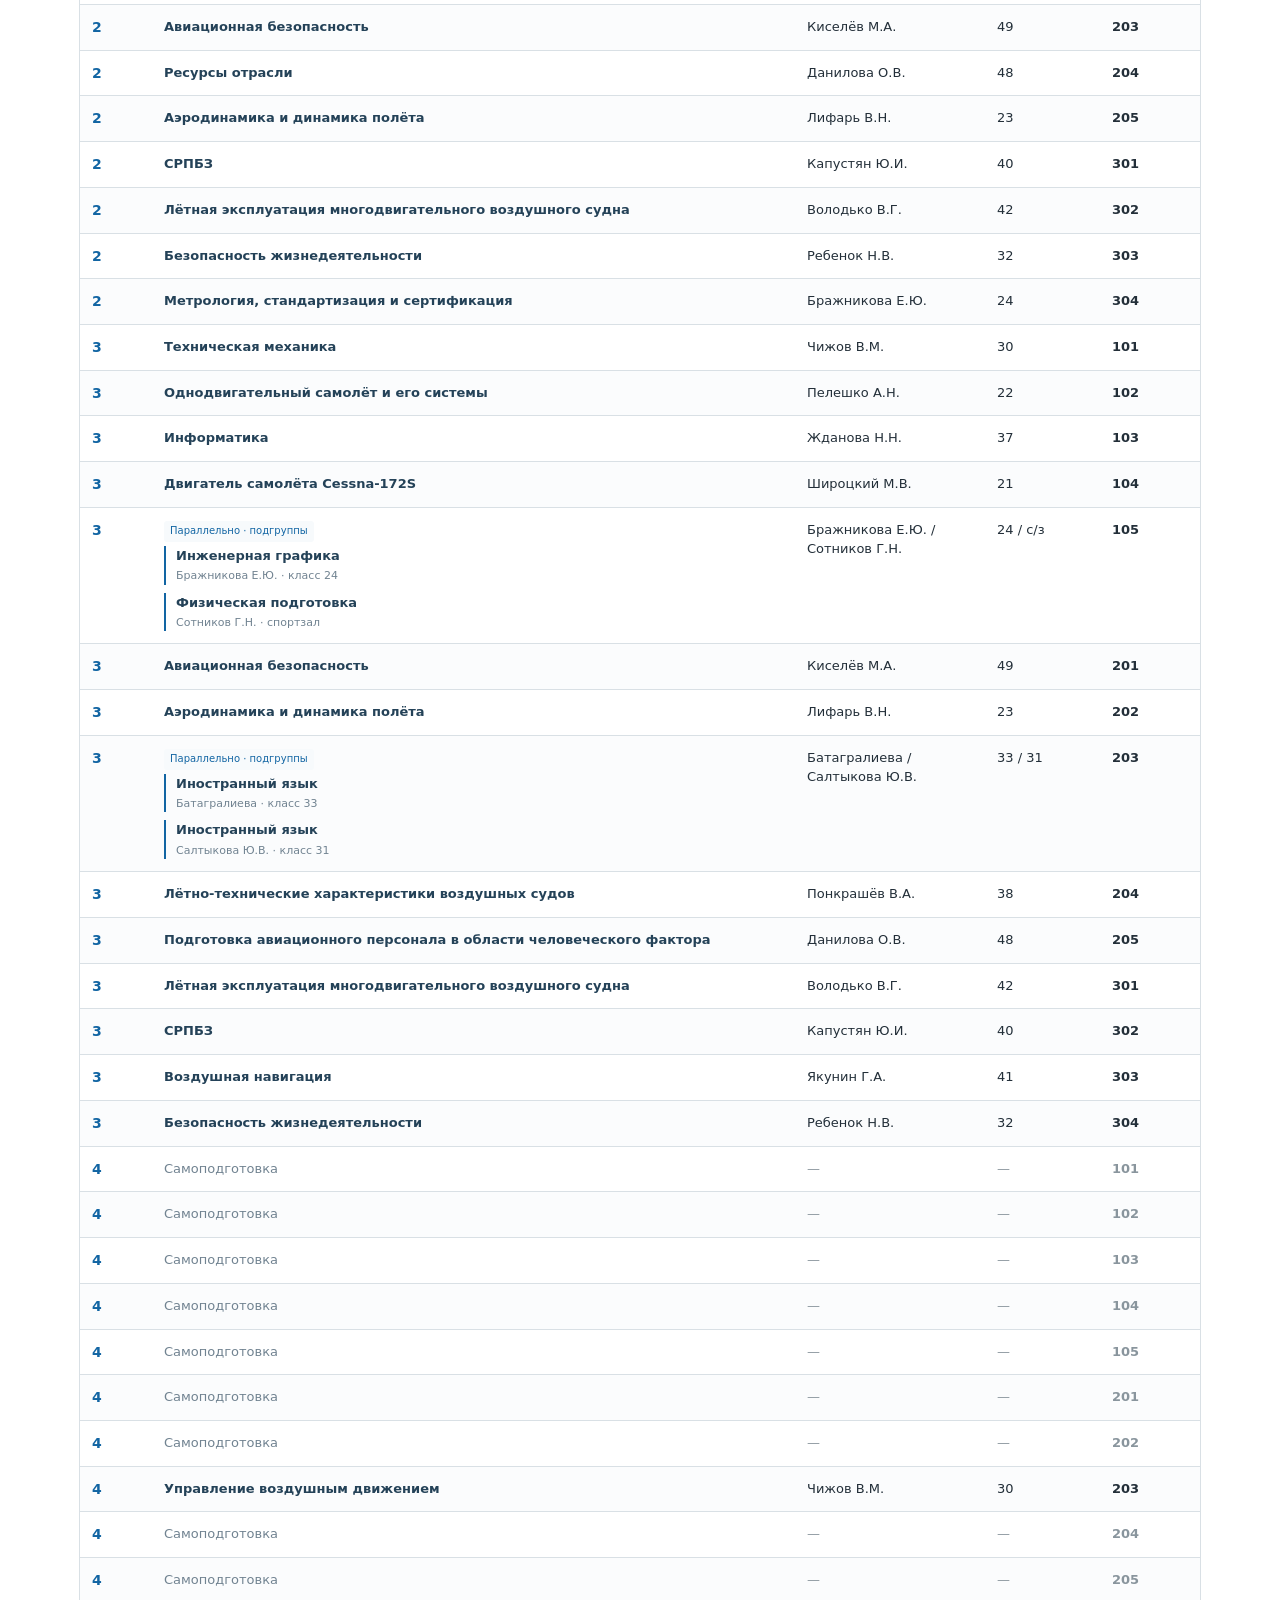
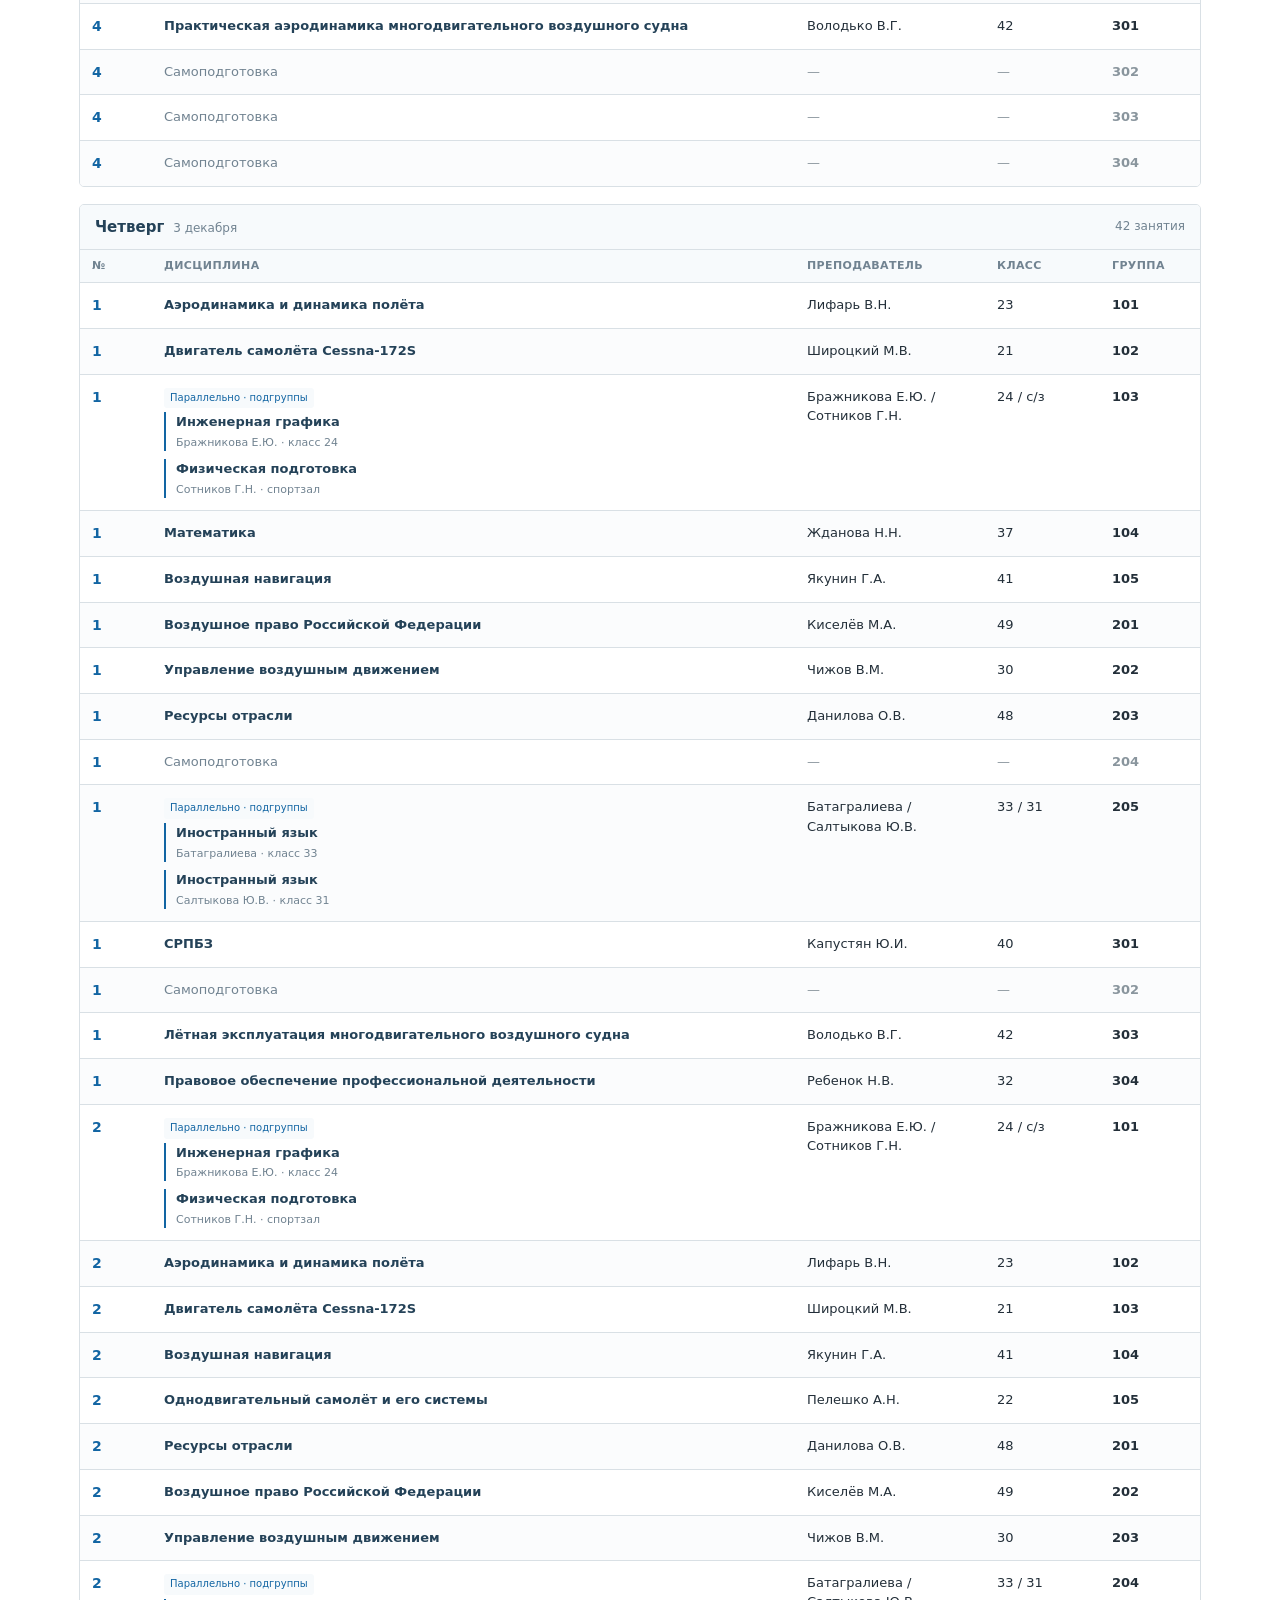
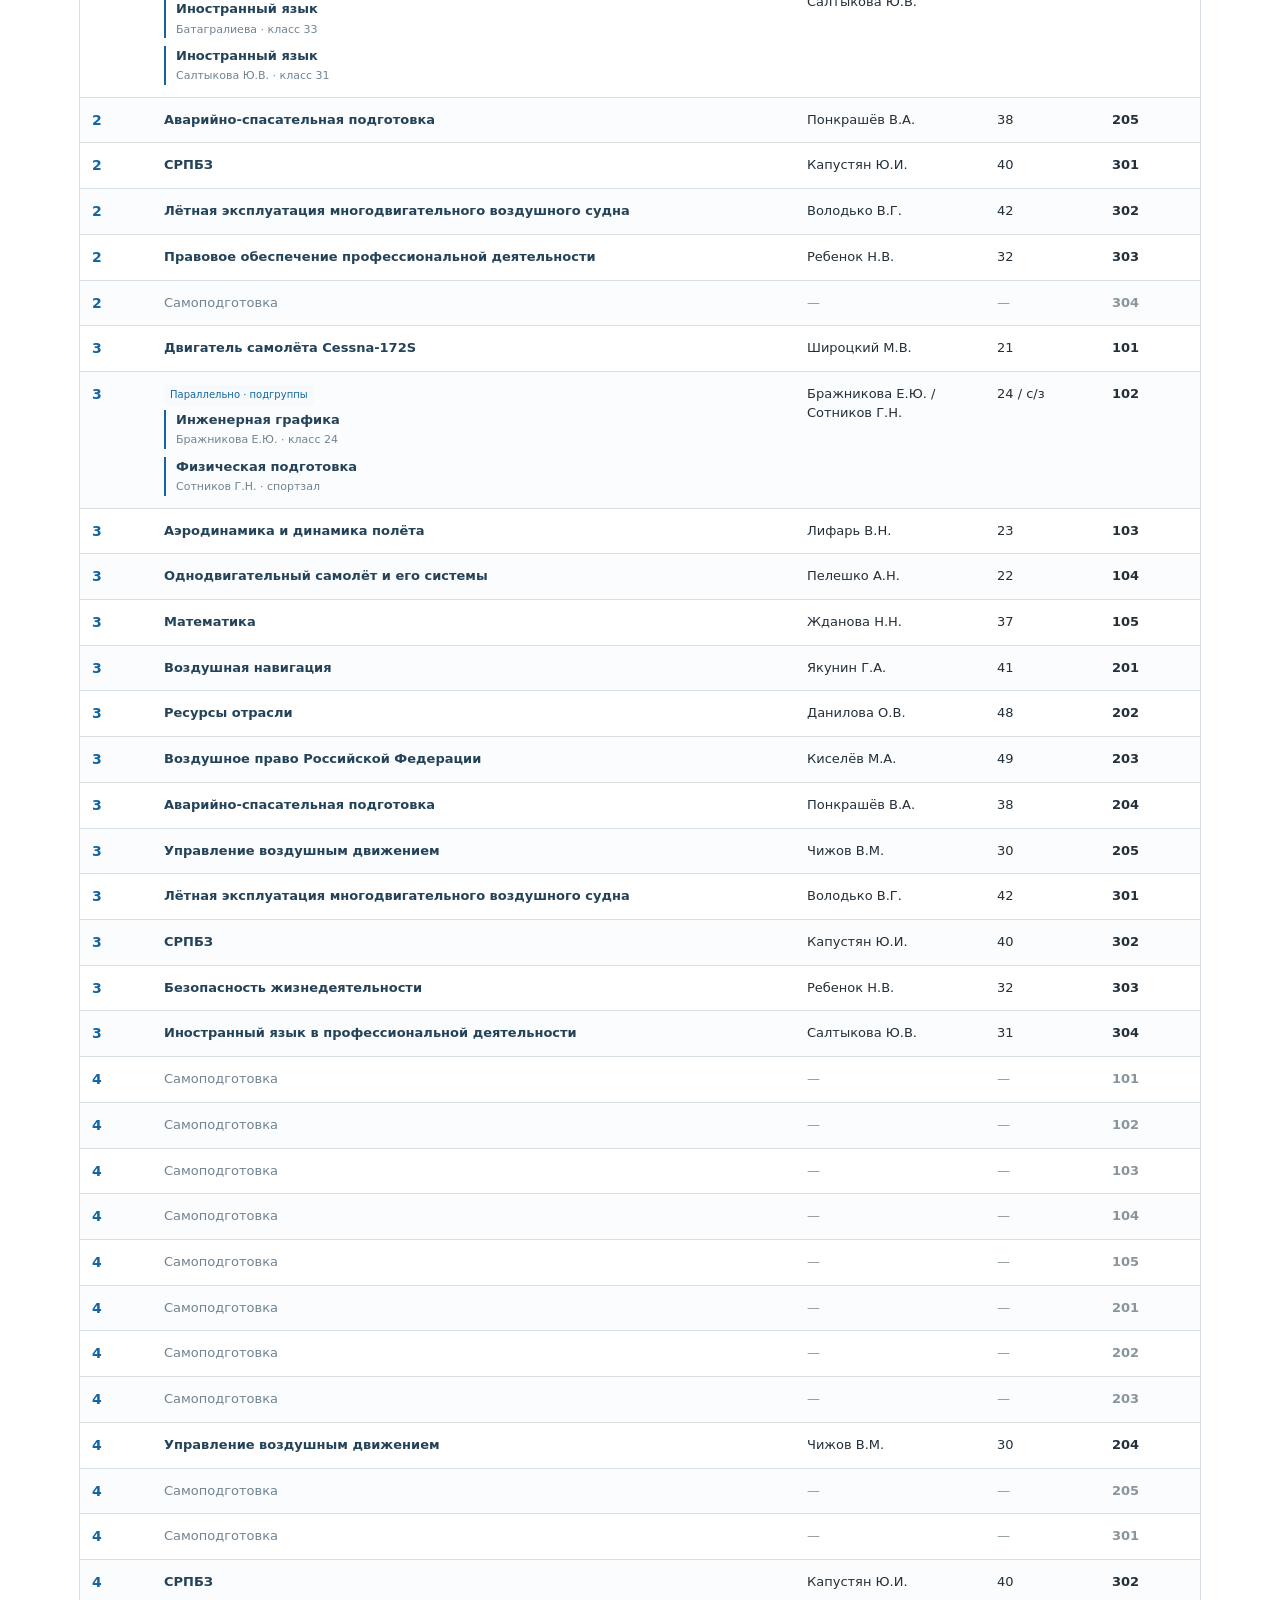
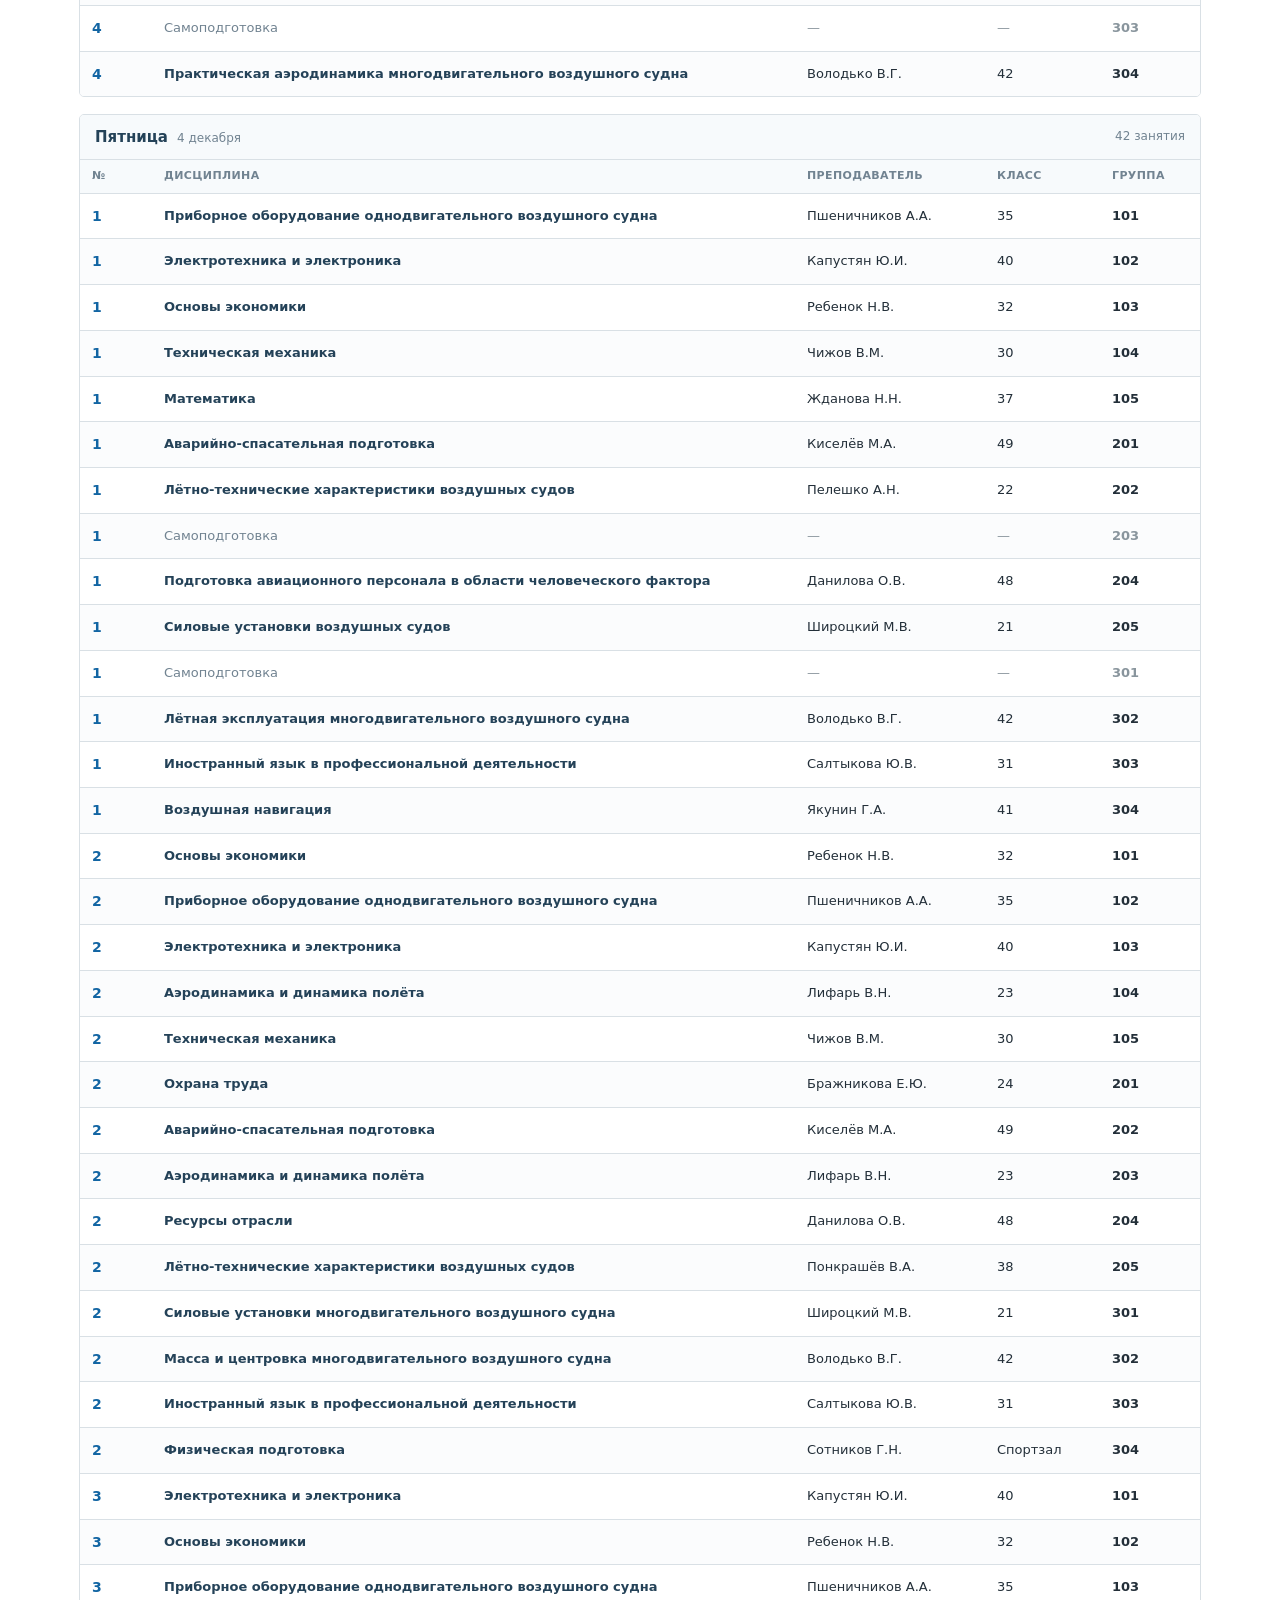
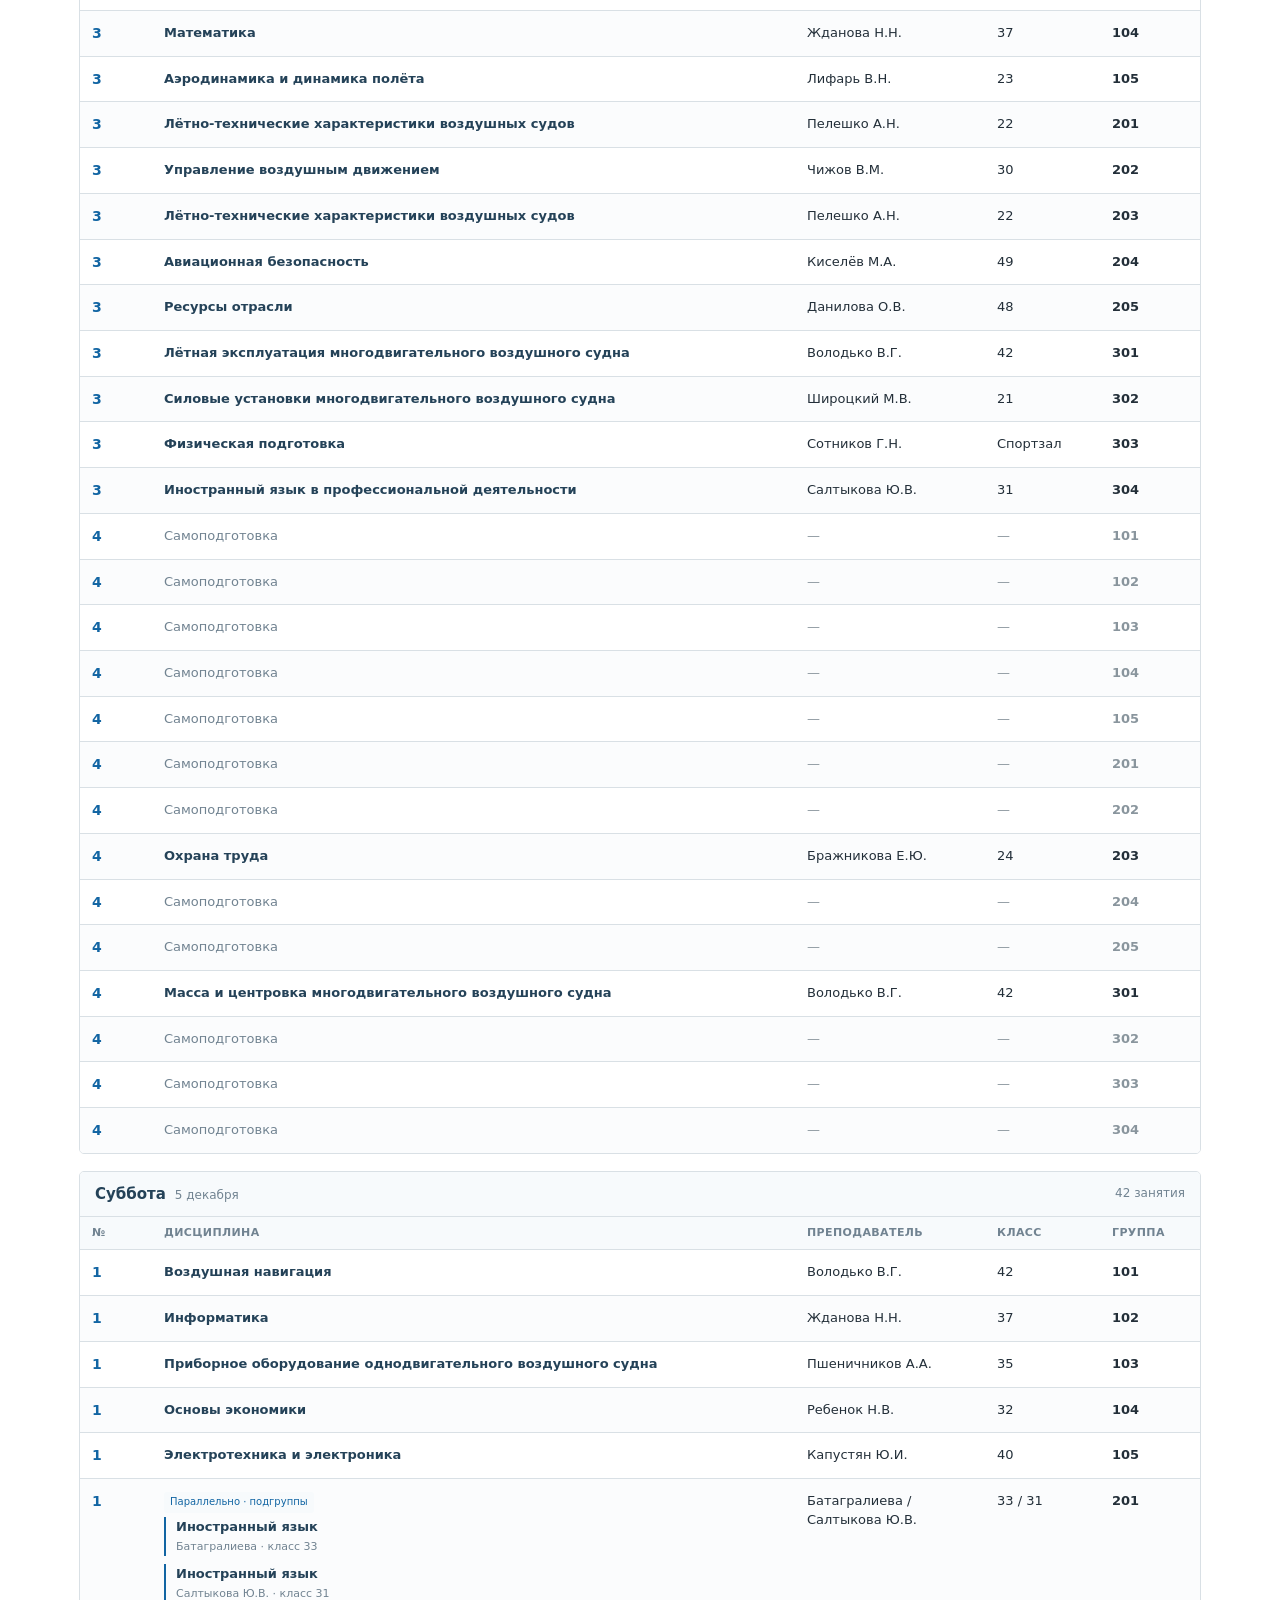
==== commit 4cce3b79: "Add files via upload" ====
--- a/index.html
+++ b/index.html
@@ -33,6 +33,16 @@
     @media print{.top-rule{height:2px}.site-header{display:none}.container{max-width:none;padding:0}.headline h1{font-size:23px}.headline{margin:0 0 14px}.week-nav,.filter-panel,.search-intro,.result-controls,.edit-link,.add-day,.footer,.status-note{display:none!important}.results{gap:10px}.day{break-inside:avoid;page-break-inside:avoid}.schedule td{padding:6px 9px}.result-top{margin-top:5px}}
     /* На мобильном установка PWA остаётся доступной в шапке. */
     @media (max-width:750px){.header-right{display:flex;align-items:center;margin-left:auto;gap:0}.header-right>span,.header-right>a{display:none}.header-right .install-link{font-size:11px;white-space:nowrap}.brand-logo{height:39px;width:39px}.brand{gap:8px}.brand-text strong{font-size:17px}}
+    /* Small-screen header: only the sun/moon sits beside the logo.
+       PWA installation appears on its own second line when available. */
+    @media (max-width:750px){
+      .site-header .header-inner{display:grid;grid-template-columns:minmax(0,1fr) auto;column-gap:10px;row-gap:2px;align-items:center}
+      .site-header .brand{min-width:0;grid-column:1;grid-row:1}
+      .site-header .header-right{display:contents}
+      .site-header .header-right>span,.site-header .header-right>a{display:none}
+      .site-header #themeToggle{grid-column:2;grid-row:1;justify-self:end}
+      .site-header #installAppBtn{grid-column:1 / -1;grid-row:2;justify-self:end;margin:0 1px 2px;padding:5px 0;max-width:100%;white-space:normal;text-align:right}
+    }
   </style>
 </head>
 <body>
--- a/assets/themes.css
+++ b/assets/themes.css
@@ -5,19 +5,19 @@
  --t-accent:#1265a3;--t-accent-hover:#084b80;--t-accent-text:#ffffff;
  --t-soft:#edf6fb;--t-filter:#faf9e9;--t-input:#ffffff;
  --t-green:#18865d;--t-pink:#c64679;--t-warn-bg:#fff6de;--t-warn-ink:#79551a;
- --t-radius:5px;--t-font:system-ui,-apple-system,'Segoe UI',Arial,sans-serif;
-}
-:root[data-theme="blue"] {--t-bg:#f1f6ff;--t-panel:#fff;--t-panel2:#e5effe;--t-row:#f6f9ff;--t-text:#203559;--t-title:#123765;--t-muted:#5c7695;--t-border:#bfd1ed;--t-accent:#2355cb;--t-accent-hover:#173c9a;--t-soft:#d9e7ff;--t-filter:#e8f1ff;--t-green:#23669d;--t-pink:#3e75de}
-:root[data-theme="pink"] {--t-bg:#fff8fc;--t-panel:#fffafd;--t-panel2:#fff0f7;--t-row:#fffbfd;--t-text:#523043;--t-title:#75345b;--t-muted:#98718a;--t-border:#f0cde0;--t-accent:#d94694;--t-accent-hover:#a82c71;--t-soft:#ffe2f1;--t-filter:#fff0f8;--t-green:#af4980;--t-pink:#df307f}
-:root[data-theme="glamour"] {--t-bg:#151014;--t-panel:#211820;--t-panel2:#2e222c;--t-row:#271c25;--t-text:#f5e9da;--t-title:#f2d799;--t-muted:#ba9f9f;--t-border:#654957;--t-accent:#e2b95f;--t-accent-hover:#c39431;--t-accent-text:#20141e;--t-soft:#392733;--t-filter:#2e2029;--t-input:#291f28;--t-green:#d3af63;--t-pink:#e6ad74;--t-warn-bg:#403025;--t-warn-ink:#ffdc9a}
+ --t-radius:5px;--t-font:system-ui,-apple-system,'Segoe UI',Arial,sans-serif;--t-display-font:inherit;
+}
+:root[data-theme="blue"] {--t-display-font:'Trebuchet MS',system-ui,sans-serif;--t-bg:#f1f6ff;--t-panel:#fff;--t-panel2:#e5effe;--t-row:#f6f9ff;--t-text:#203559;--t-title:#123765;--t-muted:#5c7695;--t-border:#bfd1ed;--t-accent:#2355cb;--t-accent-hover:#173c9a;--t-soft:#d9e7ff;--t-filter:#e8f1ff;--t-green:#23669d;--t-pink:#3e75de}
+:root[data-theme="pink"] {--t-display-font:'Trebuchet MS',system-ui,sans-serif;--t-bg:#fff8fc;--t-panel:#fffafd;--t-panel2:#fff0f7;--t-row:#fffbfd;--t-text:#523043;--t-title:#75345b;--t-muted:#98718a;--t-border:#f0cde0;--t-accent:#d94694;--t-accent-hover:#a82c71;--t-soft:#ffe2f1;--t-filter:#fff0f8;--t-green:#af4980;--t-pink:#df307f}
+:root[data-theme="glamour"] {--t-display-font:Georgia,'Palatino Linotype','Times New Roman',serif;--t-bg:#151014;--t-panel:#211820;--t-panel2:#2e222c;--t-row:#271c25;--t-text:#f5e9da;--t-title:#f2d799;--t-muted:#ba9f9f;--t-border:#654957;--t-accent:#e2b95f;--t-accent-hover:#c39431;--t-accent-text:#20141e;--t-soft:#392733;--t-filter:#2e2029;--t-input:#291f28;--t-green:#d3af63;--t-pink:#e6ad74;--t-warn-bg:#403025;--t-warn-ink:#ffdc9a}
 :root[data-theme="petersburg"] {--t-bg:#dfe3e6;--t-panel:#f2f3f4;--t-panel2:#dbe0e4;--t-row:#eaedf0;--t-text:#414d55;--t-title:#3c4a54;--t-muted:#6e7c86;--t-border:#b8c2c8;--t-accent:#657e92;--t-accent-hover:#4b6476;--t-soft:#d5dde1;--t-filter:#e7e9e8;--t-green:#677b72;--t-pink:#7a8791}
 :root[data-theme="lsd"] {--t-bg:#190535;--t-panel:#250b42;--t-panel2:#351057;--t-row:#290c4a;--t-text:#fff0ff;--t-title:#eaff00;--t-muted:#e6bfff;--t-border:#df14ff;--t-accent:#b3ff00;--t-accent-hover:#e3ff7b;--t-accent-text:#210033;--t-soft:#4d1160;--t-filter:#250b42;--t-input:#411258;--t-green:#2affda;--t-pink:#ff4acb;--t-warn-bg:#481c27;--t-warn-ink:#ffef71}
-:root[data-theme="matrix"] {--t-bg:#09170f;--t-panel:#10251a;--t-panel2:#143322;--t-row:#10291b;--t-text:#c7fbd8;--t-title:#9cffb4;--t-muted:#7cae8b;--t-border:#2e6c43;--t-accent:#41dd76;--t-accent-hover:#86ffac;--t-accent-text:#081b0f;--t-soft:#153c26;--t-filter:#102a1a;--t-input:#122f1e;--t-green:#65ed95;--t-pink:#9cffb4}
+:root[data-theme="matrix"] {--t-font:Consolas,'Liberation Mono','Courier New',monospace;--t-display-font:Consolas,'Liberation Mono','Courier New',monospace;--t-bg:#09170f;--t-panel:#10251a;--t-panel2:#143322;--t-row:#10291b;--t-text:#c7fbd8;--t-title:#9cffb4;--t-muted:#7cae8b;--t-border:#2e6c43;--t-accent:#41dd76;--t-accent-hover:#86ffac;--t-accent-text:#081b0f;--t-soft:#153c26;--t-filter:#102a1a;--t-input:#122f1e;--t-green:#65ed95;--t-pink:#9cffb4}
 :root[data-theme="cockpit"] {--t-bg:#0b1322;--t-panel:#152238;--t-panel2:#1b314a;--t-row:#192a41;--t-text:#e4edf8;--t-title:#d2e9fa;--t-muted:#9aafc6;--t-border:#334c65;--t-accent:#40b6ff;--t-accent-hover:#8bd5ff;--t-accent-text:#082138;--t-soft:#1d3a56;--t-filter:#152842;--t-input:#192e49;--t-green:#6cd2ef;--t-pink:#6bbef3}
-:root[data-theme="notebook"] {--t-bg:#fbf6e6;--t-panel:#fffbed;--t-panel2:#f7edcf;--t-row:#faf3df;--t-text:#574734;--t-title:#4e614a;--t-muted:#827861;--t-border:#d9cbb3;--t-accent:#6e815c;--t-accent-hover:#4e6541;--t-soft:#eaf0df;--t-filter:#fff8e1;--t-green:#627a56;--t-pink:#bb716c;--t-radius:2px;--t-font:Georgia,'Times New Roman',serif}
-:root[data-theme="ultraviolet"] {--t-bg:#f7f1ff;--t-panel:#fffaff;--t-panel2:#eee2ff;--t-row:#f7f0ff;--t-text:#38254e;--t-title:#4c257d;--t-muted:#806e9a;--t-border:#d8c2ef;--t-accent:#874be2;--t-accent-hover:#6031b2;--t-soft:#ebddff;--t-filter:#f4eaff;--t-green:#8360b6;--t-pink:#ad5fe4}
-:root[data-theme="simple"] {--t-bg:#fff;--t-panel:#fff;--t-panel2:#fff;--t-row:#fff;--t-text:#000;--t-title:#000;--t-muted:#333;--t-border:#000;--t-accent:#000;--t-accent-hover:#333;--t-accent-text:#fff;--t-soft:#fff;--t-filter:#fff;--t-green:#000;--t-pink:#000;--t-radius:0;--t-font:Arial,sans-serif}
-:root[data-theme="nineties"] {--t-bg:#008080;--t-panel:#c0c0c0;--t-panel2:#c0c0c0;--t-row:#f2f2f2;--t-text:#000;--t-title:#000;--t-muted:#444;--t-border:#808080;--t-accent:#000080;--t-accent-hover:#000061;--t-accent-text:#fff;--t-soft:#d9d9d9;--t-filter:#c0c0c0;--t-input:#fff;--t-green:#008080;--t-pink:#000080;--t-radius:0;--t-font:Tahoma,Verdana,Arial,sans-serif}
+:root[data-theme="notebook"] {--t-bg:#fbf6e6;--t-panel:#fffbed;--t-panel2:#f7edcf;--t-row:#faf3df;--t-text:#574734;--t-title:#4e614a;--t-muted:#827861;--t-border:#d9cbb3;--t-accent:#6e815c;--t-accent-hover:#4e6541;--t-soft:#eaf0df;--t-filter:#fff8e1;--t-green:#627a56;--t-pink:#bb716c;--t-radius:2px;--t-font:system-ui,-apple-system,'Segoe UI',Arial,sans-serif;--t-display-font:'Segoe Print','Comic Sans MS','Segoe Script','Bradley Hand',Georgia,serif}
+:root[data-theme="ultraviolet"] {--t-display-font:Georgia,'Times New Roman',serif;--t-bg:#f7f1ff;--t-panel:#fffaff;--t-panel2:#eee2ff;--t-row:#f7f0ff;--t-text:#38254e;--t-title:#4c257d;--t-muted:#806e9a;--t-border:#d8c2ef;--t-accent:#874be2;--t-accent-hover:#6031b2;--t-soft:#ebddff;--t-filter:#f4eaff;--t-green:#8360b6;--t-pink:#ad5fe4}
+:root[data-theme="simple"] {--t-bg:#fff;--t-panel:#fff;--t-panel2:#fff;--t-row:#fff;--t-text:#000;--t-title:#000;--t-muted:#333;--t-border:#000;--t-accent:#000;--t-accent-hover:#333;--t-accent-text:#fff;--t-soft:#fff;--t-filter:#fff;--t-green:#000;--t-pink:#000;--t-radius:0;--t-font:Arial,sans-serif;--t-display-font:Arial,sans-serif}
+:root[data-theme="nineties"] {--t-bg:#008080;--t-panel:#c0c0c0;--t-panel2:#c0c0c0;--t-row:#f2f2f2;--t-text:#000;--t-title:#000;--t-muted:#444;--t-border:#808080;--t-accent:#000080;--t-accent-hover:#000061;--t-accent-text:#fff;--t-soft:#d9d9d9;--t-filter:#c0c0c0;--t-input:#fff;--t-green:#008080;--t-pink:#000080;--t-radius:0;--t-font:Tahoma,Verdana,Arial,sans-serif;--t-display-font:Tahoma,Verdana,Arial,sans-serif}
 /* The square header button temporarily switches any palette into its dark rendition. */
 :root[data-mode="dark"] {--t-bg:#101722;--t-panel:#182331;--t-panel2:#243448;--t-row:#1c2939;--t-text:#e7ecf4;--t-title:#eef3f9;--t-muted:#9db0c4;--t-border:#36485c;--t-accent:#71bcf7;--t-accent-hover:#a5d9ff;--t-accent-text:#13263a;--t-soft:#243c54;--t-filter:#1a2e42;--t-input:#203146;--t-green:#8ecfac;--t-pink:#f68bb7;--t-warn-bg:#443727;--t-warn-ink:#f1d18e}
 :root[data-theme="pink"][data-mode="dark"] {--t-bg:#251723;--t-panel:#321f30;--t-panel2:#402941;--t-row:#362238;--t-border:#704b6d;--t-accent:#ffa1d3;--t-accent-hover:#ffc2e2;--t-filter:#3b2838;--t-soft:#4c2b45;--t-pink:#ffa1d3}
@@ -31,6 +31,15 @@
 :root[data-theme="ultraviolet"][data-mode="dark"] {--t-bg:#181127;--t-panel:#27193e;--t-panel2:#31204e;--t-row:#2b1c47;--t-border:#583e83;--t-accent:#d3a2ff;--t-soft:#40245e;--t-filter:#2d1e44;--t-pink:#eab2ff}
 :root[data-theme="simple"][data-mode="dark"] {--t-bg:#000;--t-panel:#000;--t-panel2:#0d0d0d;--t-row:#000;--t-text:#fff;--t-title:#fff;--t-muted:#ccc;--t-border:#fff;--t-accent:#fff;--t-accent-hover:#ddd;--t-accent-text:#000;--t-soft:#000;--t-filter:#000;--t-input:#111;--t-green:#fff;--t-pink:#fff}
 :root[data-theme="nineties"][data-mode="dark"] {--t-bg:#0a3a3a;--t-panel:#454545;--t-panel2:#444;--t-row:#373737;--t-text:#f2f2f2;--t-title:#fff;--t-muted:#ddd;--t-border:#999;--t-accent:#213a9a;--t-accent-hover:#3856b7;--t-accent-text:#fff;--t-soft:#505050;--t-filter:#454545;--t-input:#303030}
+
+
+/* 13–15: useful playful palettes. All the rules use existing elements only. */
+:root[data-theme="bright"] {--t-bg:#fff8dc;--t-panel:#fffef4;--t-panel2:#fff0a9;--t-row:#fffaf0;--t-text:#4c3513;--t-title:#bd420b;--t-muted:#7e6538;--t-border:#e9c765;--t-accent:#e66710;--t-accent-hover:#c44808;--t-accent-text:#fff;--t-soft:#fff0a8;--t-filter:#fff4c8;--t-input:#fffff4;--t-green:#007e86;--t-pink:#e84343;--t-radius:12px;--t-font:'Trebuchet MS',system-ui,Arial,sans-serif;--t-display-font:'Trebuchet MS','Arial Rounded MT Bold',system-ui,sans-serif}
+:root[data-theme="orange"] {--t-bg:#fff1d8;--t-panel:#fffaf1;--t-panel2:#ffda9a;--t-row:#fff5e5;--t-text:#512b16;--t-title:#a63d12;--t-muted:#9b6843;--t-border:#e9ac62;--t-accent:#e86413;--t-accent-hover:#ba4108;--t-accent-text:#fff;--t-soft:#ffddae;--t-filter:#fff0d2;--t-input:#fffdf7;--t-green:#896117;--t-pink:#cf4927;--t-radius:8px;--t-font:Georgia,'Palatino Linotype','Times New Roman',serif;--t-display-font:Georgia,'Palatino Linotype','Times New Roman',serif}
+:root[data-theme="dacha"] {--t-bg:#edf6d7;--t-panel:#fffff2;--t-panel2:#deeeaa;--t-row:#f6f9e9;--t-text:#2d4322;--t-title:#27532e;--t-muted:#6b8150;--t-border:#b8d296;--t-accent:#408522;--t-accent-hover:#276513;--t-accent-text:#fff;--t-soft:#e9f4ca;--t-filter:#f6f9dc;--t-input:#fffef2;--t-green:#407d23;--t-pink:#b98831;--t-radius:10px;--t-font:'Trebuchet MS',system-ui,Arial,sans-serif;--t-display-font:Georgia,'Palatino Linotype','Times New Roman',serif}
+:root[data-theme="bright"][data-mode="dark"] {--t-bg:#231b27;--t-panel:#32263a;--t-panel2:#594050;--t-row:#38283a;--t-text:#fff2d7;--t-title:#ffda72;--t-muted:#d6b99e;--t-border:#7a5470;--t-accent:#ffbd46;--t-accent-hover:#ffda87;--t-accent-text:#2c1636;--t-soft:#533b4c;--t-filter:#3b3042;--t-input:#3f2d43;--t-green:#9befe3;--t-pink:#ff9fbb}
+:root[data-theme="orange"][data-mode="dark"] {--t-bg:#21160e;--t-panel:#302219;--t-panel2:#4b301d;--t-row:#39281b;--t-text:#f9e8cd;--t-title:#ffd49d;--t-muted:#d6b68b;--t-border:#785334;--t-accent:#ffab56;--t-accent-hover:#ffca8d;--t-accent-text:#2b180d;--t-soft:#50341f;--t-filter:#39291c;--t-input:#38281d;--t-green:#dec082;--t-pink:#ffb06d}
+:root[data-theme="dacha"][data-mode="dark"] {--t-bg:#141e17;--t-panel:#213326;--t-panel2:#334e31;--t-row:#273c2b;--t-text:#eaf2d8;--t-title:#e6edc4;--t-muted:#aec3a1;--t-border:#526e4f;--t-accent:#a8d875;--t-accent-hover:#c5ef9b;--t-accent-text:#162e13;--t-soft:#3a5334;--t-filter:#293b2b;--t-input:#2c3c2e;--t-green:#b9e197;--t-pink:#e6c780}
 
 /* Shared theme foundation: all old layout rules, spacing and table structure stay intact. */
 html,body{background:var(--t-bg)!important;color:var(--t-text)!important}
@@ -150,3 +159,134 @@
  html[data-theme] .meta-line {background:#fff!important;color:#000!important;border-color:#bbb!important;box-shadow:none!important}
  html[data-theme] .top-rule{display:none!important}
 }
+
+
+/* Typography is part of each palette; all fallback fonts are already installed by the user's OS.
+   No remote fonts, network calls or large font binary assets are necessary in offline HTML. */
+:root[data-theme] .brand-text strong,:root[data-theme] .brand strong,
+:root[data-theme] .headline h1,:root[data-theme] .result-title h2,
+:root[data-theme] .day-head strong,:root[data-theme] .week-card strong,
+:root[data-theme] .workspace-header h2,:root[data-theme] .panel-head h2,
+:root[data-theme] .import-work-head h3{font-family:var(--t-display-font,inherit)!important}
+:root[data-theme="notebook"] body{
+ background-image:linear-gradient(#83b4df35 1px,transparent 1px),linear-gradient(90deg,#83b4df35 1px,transparent 1px)!important;
+ background-size:22px 22px!important;background-color:var(--t-bg)!important;
+}
+:root[data-theme="notebook"] .filter-panel,:root[data-theme="notebook"] .day,:root[data-theme="notebook"] .workspace-bar,:root[data-theme="notebook"] .panel{
+ background-color:var(--t-panel)!important;background-image:repeating-linear-gradient(to bottom,transparent 0,transparent 30px,#8abce922 31px,#8abce922 32px)!important;
+}
+:root[data-theme="notebook"] .headline h1,:root[data-theme="notebook"] .brand strong,
+:root[data-theme="notebook"] .brand-text strong,:root[data-theme="notebook"] .result-title h2,
+:root[data-theme="notebook"] .day-head strong,:root[data-theme="notebook"] .week-card strong,
+:root[data-theme="notebook"] .filter-field label,:root[data-theme="notebook"] .workspace-header h2,
+:root[data-theme="notebook"] .panel-head h2{
+ color:#264a97!important;font-style:italic;font-family:var(--t-display-font)!important;
+}
+:root[data-theme="notebook"][data-mode="dark"] .headline h1,
+:root[data-theme="notebook"][data-mode="dark"] .day-head strong,
+:root[data-theme="notebook"][data-mode="dark"] .filter-field label,
+:root[data-theme="notebook"][data-mode="dark"] .week-card strong{color:#bed4ff!important}
+:root[data-theme="notebook"] .schedule .lesson-name,:root[data-theme="notebook"] .schedule td,
+:root[data-theme="notebook"] .editor-grid td .cell-lesson span{
+ font-family:'Segoe Print','Comic Sans MS','Segoe Script',Georgia,serif!important;
+ font-style:italic;letter-spacing:.005em;
+}
+:root[data-theme="notebook"] .schedule .lesson-name{font-size:14px;line-height:1.6}
+:root[data-theme="notebook"] .top-rule{background:#355db1!important;height:2px}
+:root[data-theme="matrix"] .brand strong,:root[data-theme="matrix"] .brand-text strong,
+:root[data-theme="matrix"] .headline h1,:root[data-theme="matrix"] .result-title h2{text-shadow:0 0 7px #29ef6240}
+:root[data-theme="matrix"] .top-rule{background:linear-gradient(90deg,#09170f,#66ec87,#09170f)!important}
+:root[data-theme="nineties"] .brand-text strong,:root[data-theme="nineties"] .headline h1{
+ font-family:Tahoma,Verdana,Arial,sans-serif!important;font-weight:700;letter-spacing:0!important;
+}
+:root[data-theme="orange"] body{
+ background-image:radial-gradient(circle at 100% 0%,#ffa42032,transparent 42%),
+ radial-gradient(circle at 0% 97%,#fcbf7133,transparent 39%)!important;
+ background-color:var(--t-bg)!important;
+}
+:root[data-theme="orange"] .top-rule{height:6px;background:linear-gradient(90deg,#f69a16,#fa5b12,#ffc744,#ec7121)!important}
+:root[data-theme="orange"] .headline h1,:root[data-theme="orange"] .day-head strong,
+:root[data-theme="orange"] .result-title h2,:root[data-theme="orange"] .brand-text strong{
+ font-style:italic;letter-spacing:-.014em!important;
+}
+:root[data-theme="orange"] .day,:root[data-theme="orange"] .filter-panel,
+:root[data-theme="orange"] .workspace-bar,:root[data-theme="orange"] .panel{
+ box-shadow:0 3px 12px #b9642020!important;
+}
+:root[data-theme="dacha"] body{
+ background-image:radial-gradient(ellipse at top right,#a8ce6260,transparent 48%),
+ radial-gradient(ellipse at bottom left,#ffe28b65,transparent 46%)!important;
+ background-color:var(--t-bg)!important;
+}
+:root[data-theme="dacha"] .top-rule{height:5px;background:linear-gradient(90deg,#6eb74f,#f6d969,#79af44)!important}
+:root[data-theme="dacha"] .headline h1,:root[data-theme="dacha"] .day-head strong,
+:root[data-theme="dacha"] .result-title h2,:root[data-theme="dacha"] .brand-text strong{
+ font-style:italic;letter-spacing:-.012em!important;
+}
+:root[data-theme="dacha"] .filter-panel,:root[data-theme="dacha"] .day,
+:root[data-theme="dacha"] .workspace-bar,:root[data-theme="dacha"] .panel{
+ box-shadow:0 3px 13px #486d2c21!important;
+}
+:root[data-theme="bright"] body{
+ background-image:radial-gradient(circle at top left,#ffd24a5a,transparent 40%),
+ radial-gradient(circle at bottom right,#0cbfbc34,transparent 40%)!important;
+ background-color:var(--t-bg)!important;
+}
+:root[data-theme="bright"] .top-rule{height:6px;background:linear-gradient(90deg,#ffb703,#fa6340,#00bdaf,#ffb703)!important}
+:root[data-theme="bright"] .headline h1,:root[data-theme="bright"] .brand-text strong,
+:root[data-theme="bright"] .result-title h2{letter-spacing:-.025em!important;font-weight:800}
+:root[data-theme="bright"] .day-head{border-bottom-width:2px!important}
+:root[data-theme="bright"] .filter-panel,:root[data-theme="bright"] .day,
+:root[data-theme="bright"] .workspace-bar,:root[data-theme="bright"] .panel{
+ box-shadow:0 3px 14px #e89e2722!important;
+}
+/* Respect reduced-motion settings; skins never introduce flashing or animation. */
+@media(prefers-reduced-motion:reduce){:root[data-theme] *{animation:none!important;transition-duration:0s!important}}
+
+
+/* Theme typography & paper/retro details. No data or layout reordering. */
+:root[data-theme="notebook"]{
+ --t-display-font:'Segoe Print','Comic Sans MS','Bradley Hand','Segoe Script',cursive;
+ --t-font:system-ui,-apple-system,'Segoe UI',Arial,sans-serif;
+ --t-title:#264a97;--t-accent:#315eaf;--t-accent-hover:#24488d;
+ --t-border:#b4c7e3;--t-bg:#fffefa;--t-panel:#fffefa;--t-row:#fffefa;
+}
+:root[data-theme="notebook"] body{
+ background-color:var(--t-bg)!important;
+ background-image:linear-gradient(to right,transparent 0,transparent 45px,#ee8b9990 46px,#ee8b9990 47px,transparent 48px),
+ linear-gradient(#9fbcee4a 1px,transparent 1px),linear-gradient(90deg,#9fbcee4a 1px,transparent 1px)!important;
+ background-size:100% 100%,26px 26px,26px 26px!important;
+}
+:root[data-theme="notebook"] .day,:root[data-theme="notebook"] .filter-panel,
+:root[data-theme="notebook"] .workspace-bar,:root[data-theme="notebook"] .panel{
+ background-color:color-mix(in srgb,var(--t-panel),transparent 7%)!important;
+}
+:root[data-theme="notebook"] .day-head{border-bottom:2px solid #7597d2!important}
+:root[data-theme="notebook"] .brand-text strong,:root[data-theme="notebook"] .headline h1,
+:root[data-theme="notebook"] .result-title h2,:root[data-theme="notebook"] .day-head strong{
+ font-family:var(--t-display-font)!important;font-style:italic!important;
+}
+:root[data-theme="notebook"] .week-card strong,:root[data-theme="notebook"] .filter-field label,
+:root[data-theme="notebook"] .schedule .lesson-name,
+:root[data-theme="notebook"] .editor-grid .cell-lesson:not(.empty) span{
+ font-family:var(--t-display-font)!important;font-style:italic!important;
+}
+:root[data-theme="notebook"][data-mode="dark"] body{
+ background-image:linear-gradient(to right,transparent 0,transparent 45px,#8e586080 46px,#8e586080 47px,transparent 48px),
+ linear-gradient(#9fbcee22 1px,transparent 1px),linear-gradient(90deg,#9fbcee22 1px,transparent 1px)!important;
+}
+:root[data-theme="matrix"] body{font-family:Consolas,'Liberation Mono','Courier New',monospace!important}
+:root[data-theme="matrix"] .day,:root[data-theme="matrix"] .filter-panel,
+:root[data-theme="matrix"] .workspace-bar{box-shadow:0 0 0 1px #40ee7250,0 0 13px #40ee721c!important}
+:root[data-theme="matrix"] .top-rule{height:3px!important}
+:root[data-theme="nineties"] button,:root[data-theme="nineties"] select,
+:root[data-theme="nineties"] input{font-family:Tahoma,Verdana,Arial,sans-serif!important}
+:root[data-theme="orange"] .headline h1,:root[data-theme="orange"] .brand-text strong,
+:root[data-theme="orange"] .result-title h2,:root[data-theme="orange"] .day-head strong,
+:root[data-theme="dacha"] .headline h1,:root[data-theme="dacha"] .brand-text strong,
+:root[data-theme="dacha"] .result-title h2,:root[data-theme="dacha"] .day-head strong{
+ font-family:var(--t-display-font)!important;
+}
+:root[data-theme="simple"] body,:root[data-theme="simple"] button,
+:root[data-theme="simple"] input,:root[data-theme="simple"] select{font-family:Arial,Helvetica,sans-serif!important}
+@media print{:root[data-theme="notebook"] body{background:#fff!important}}
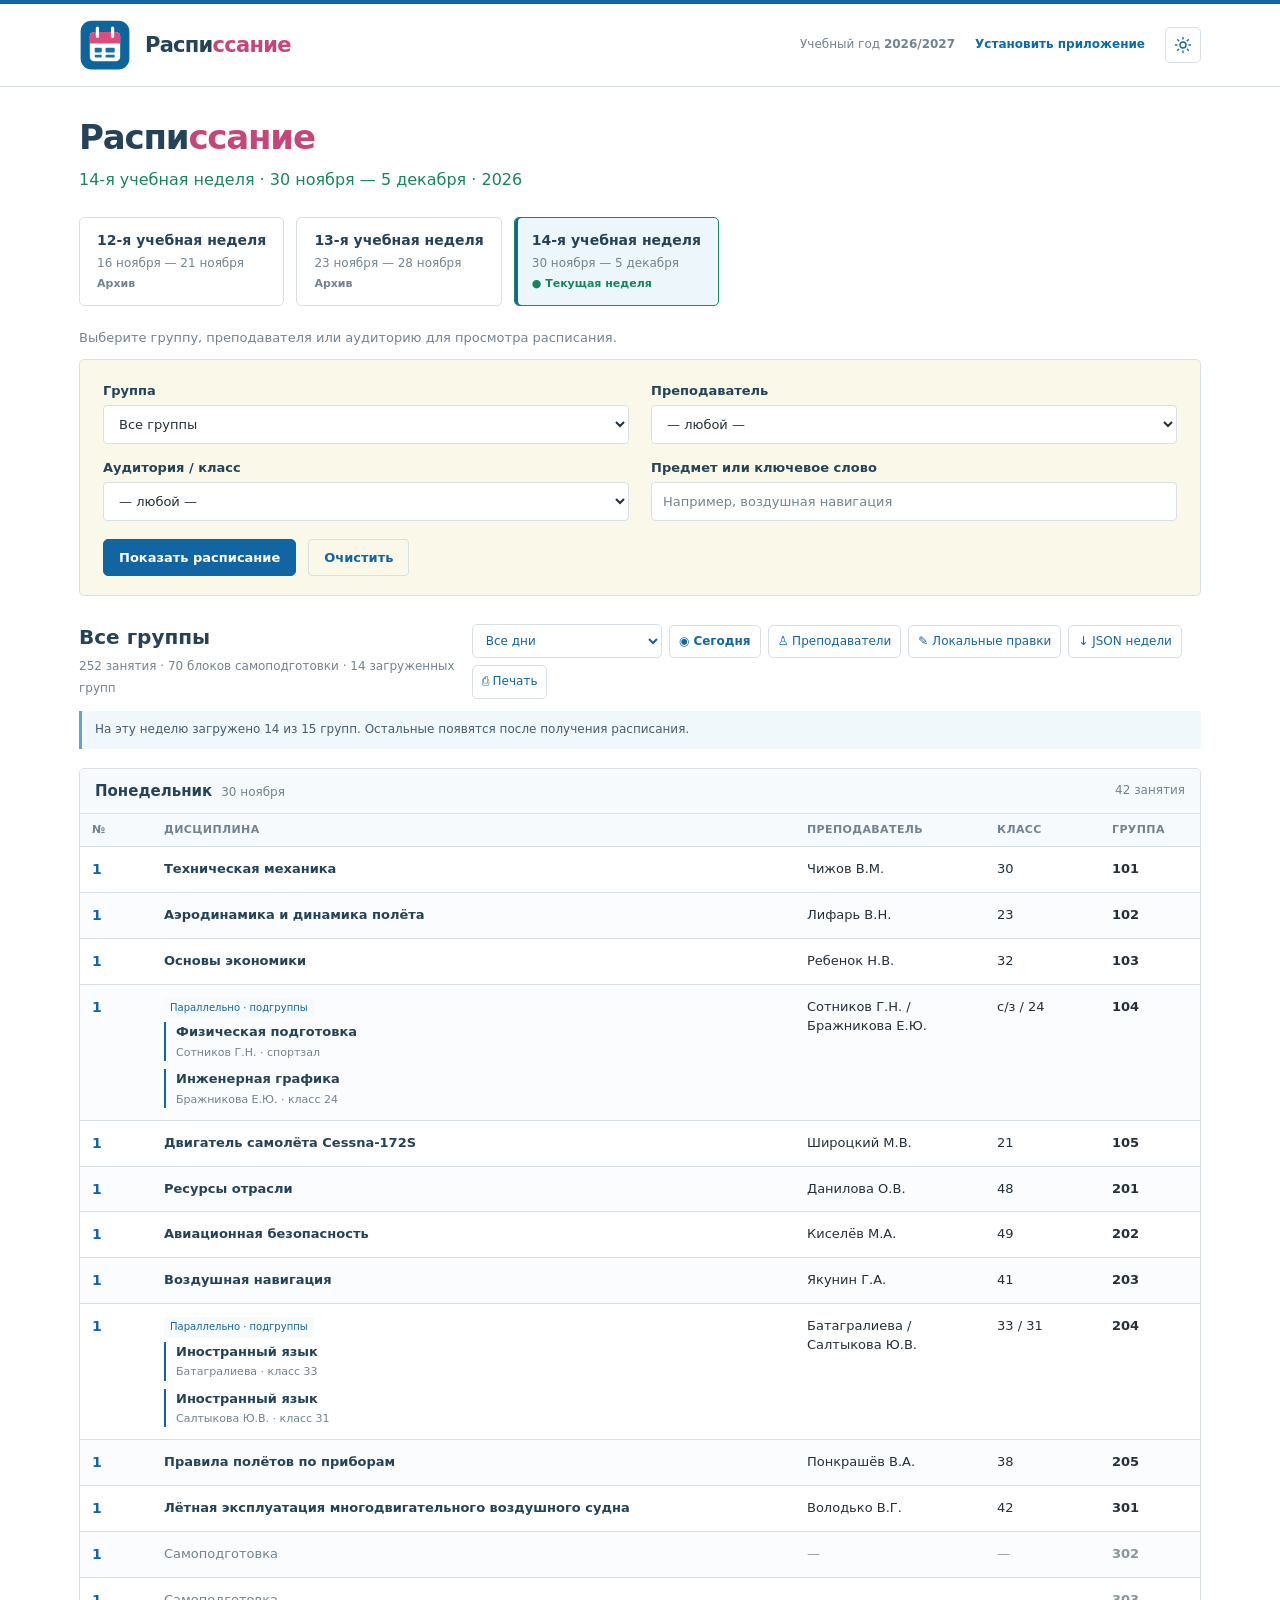
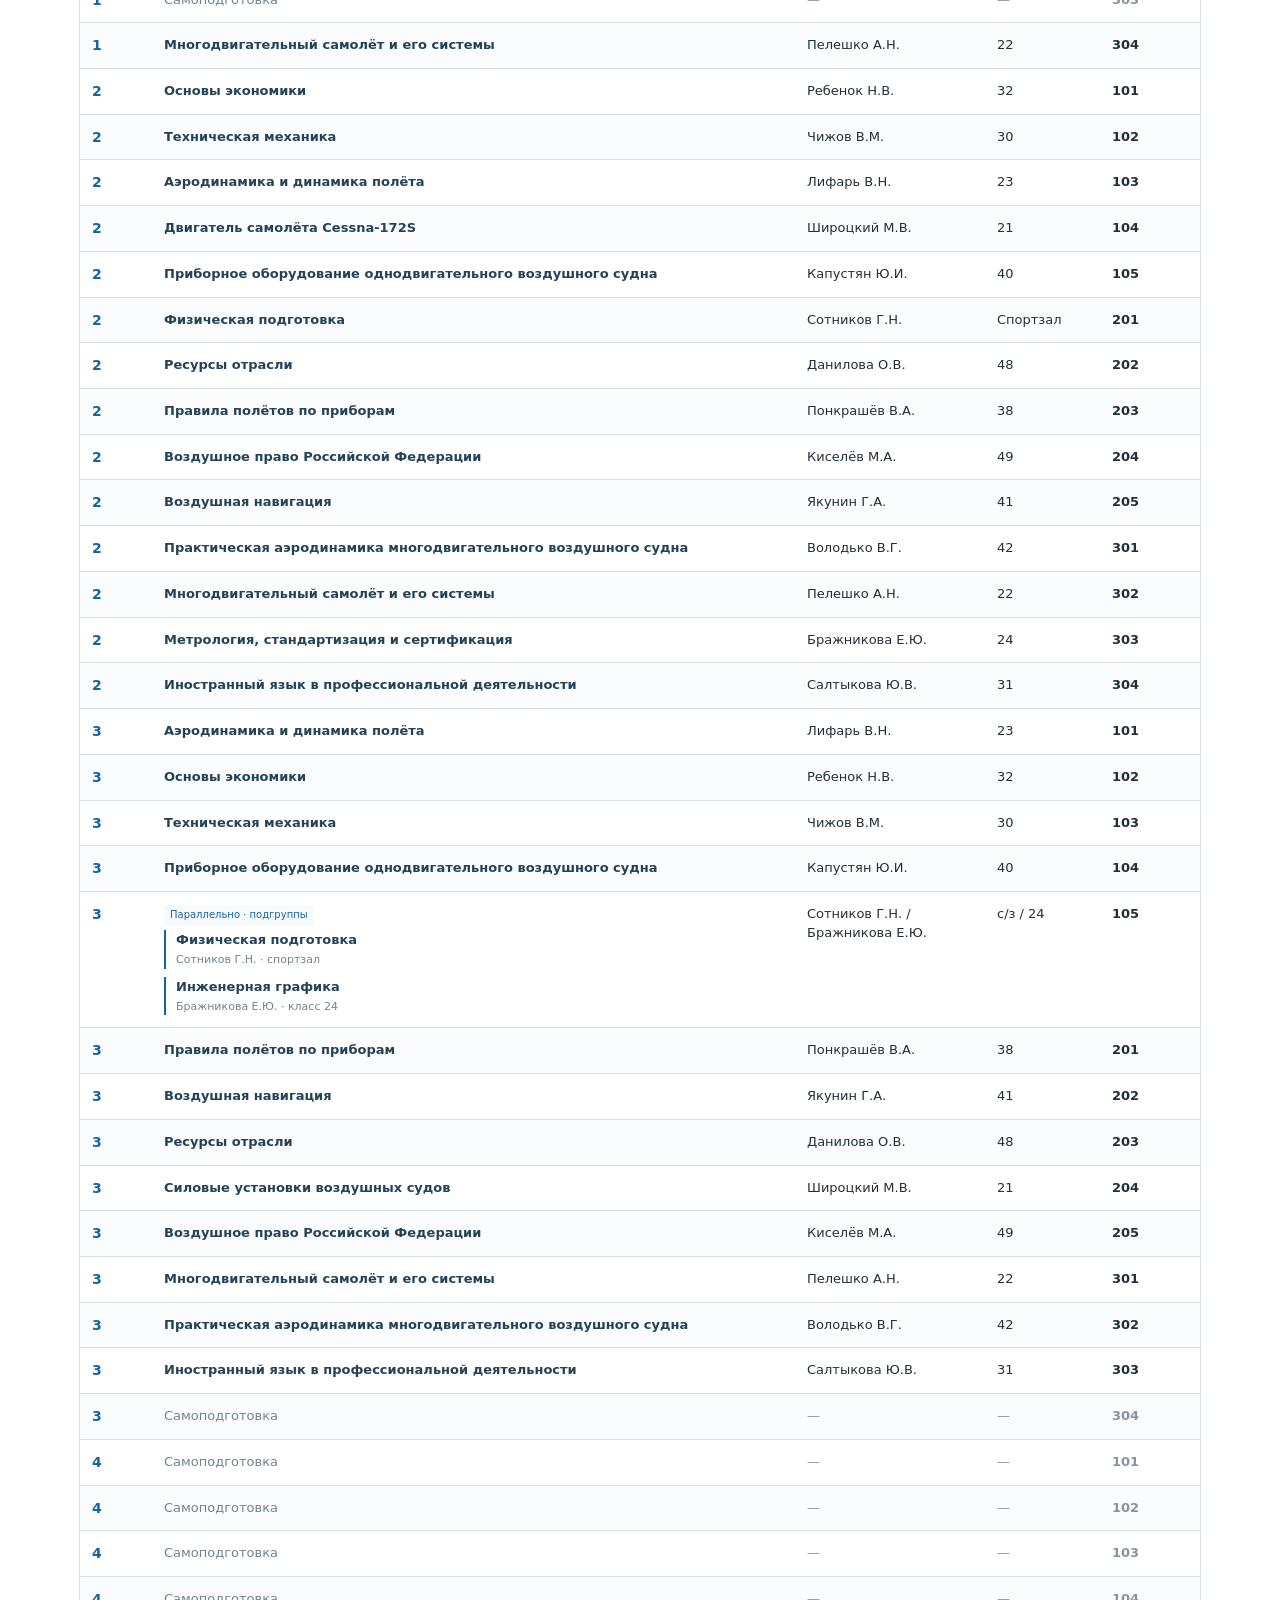
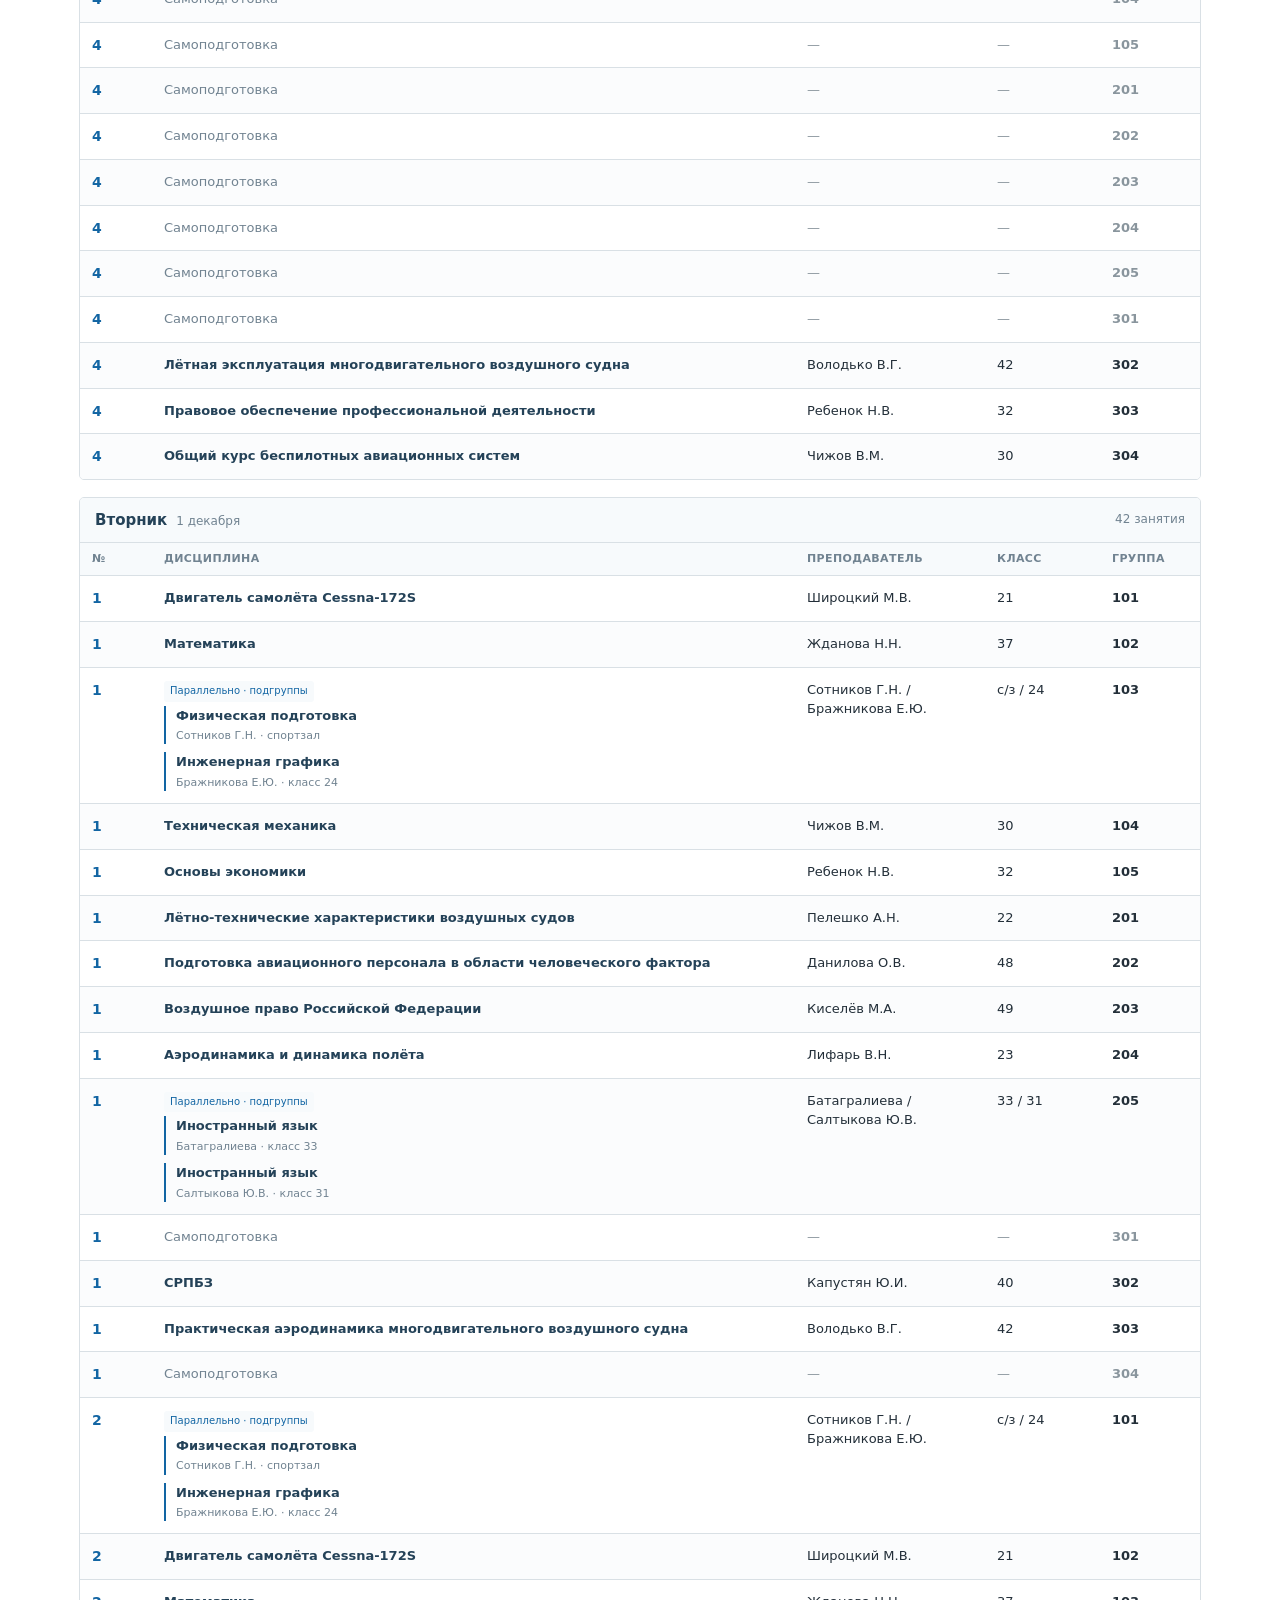
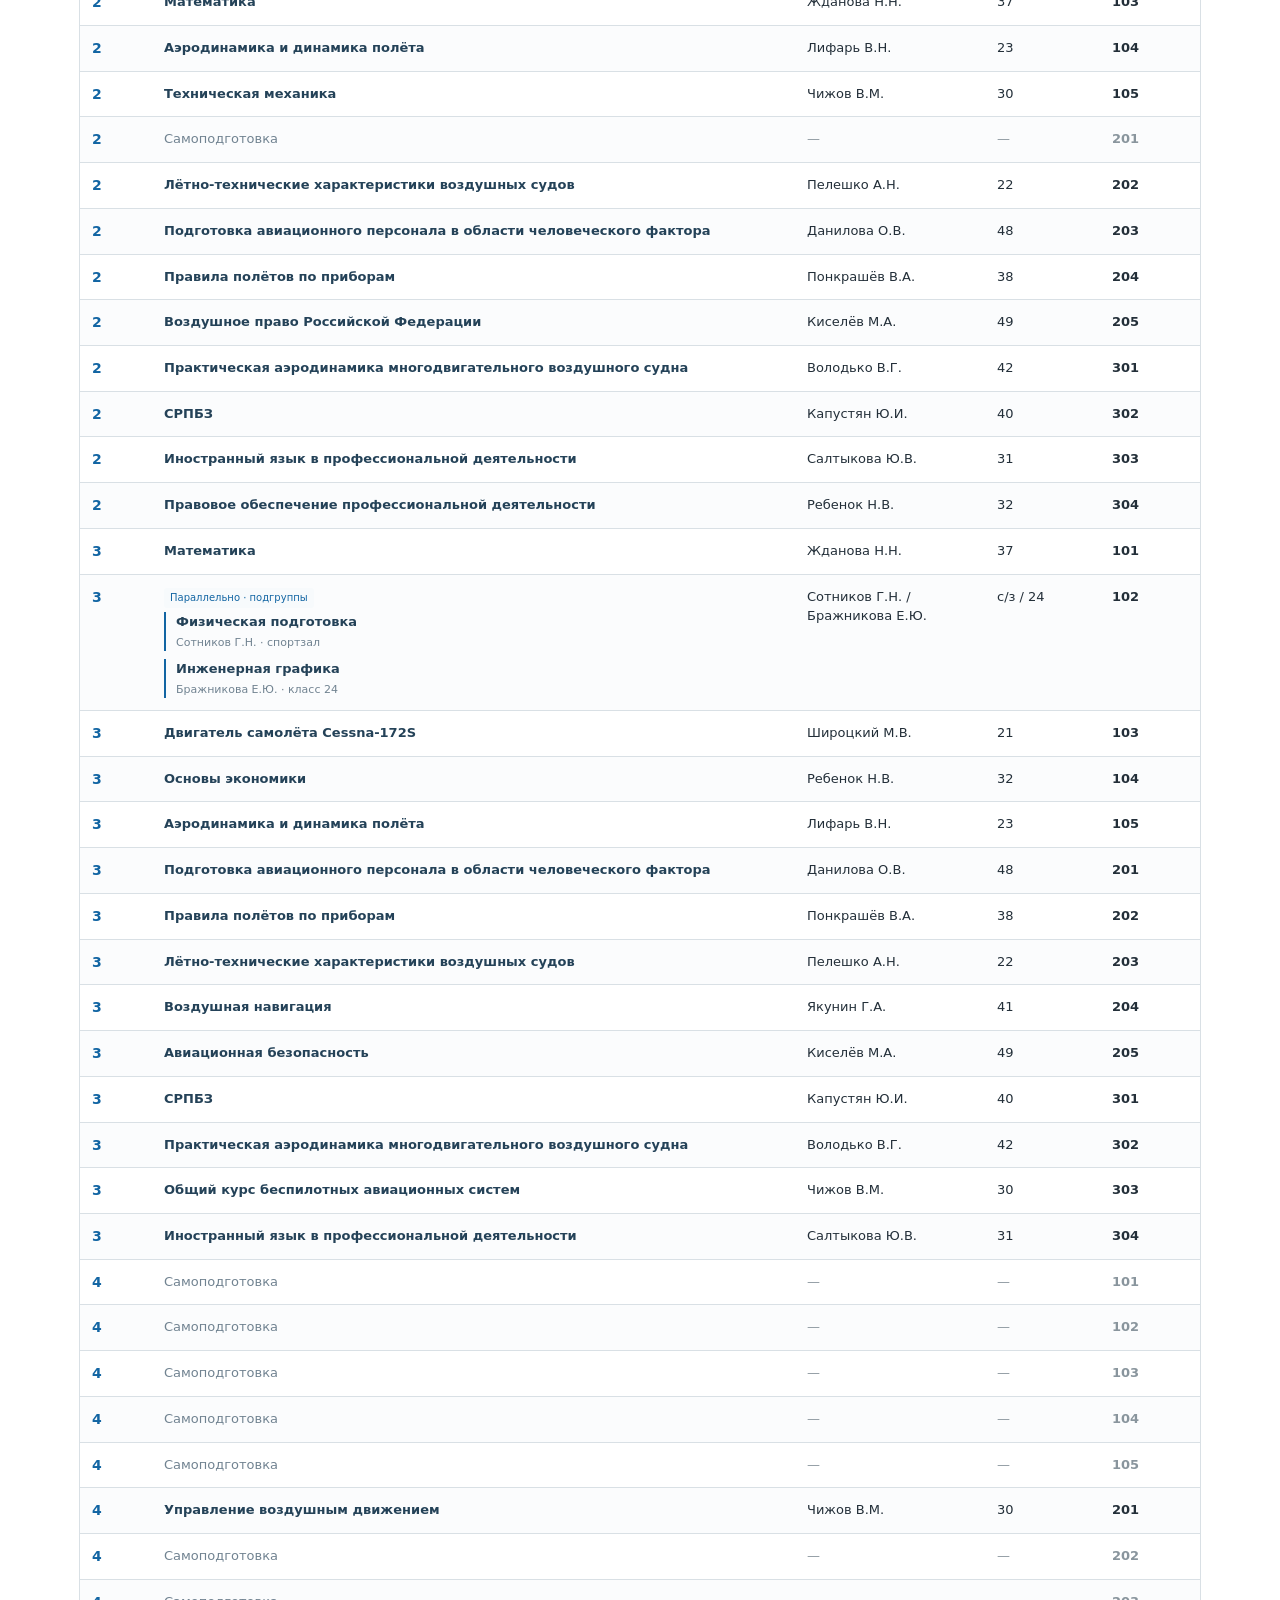
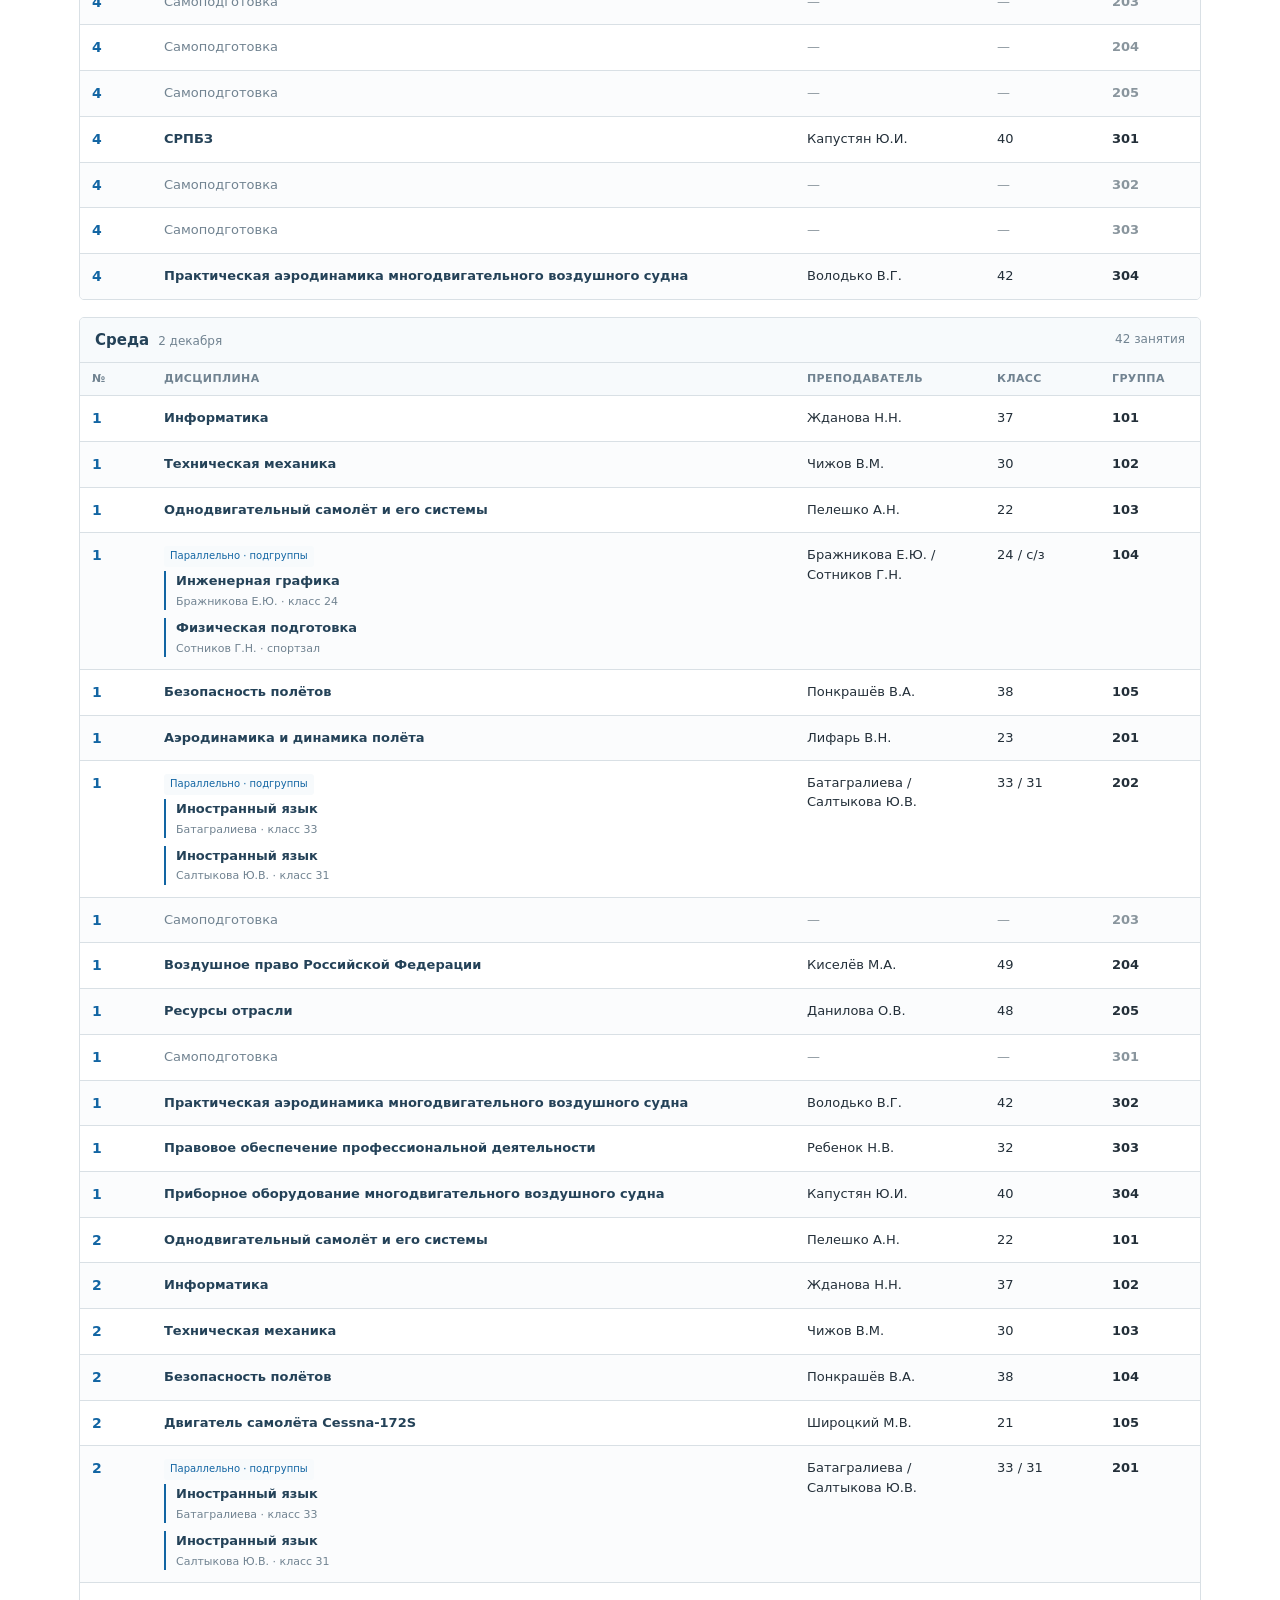
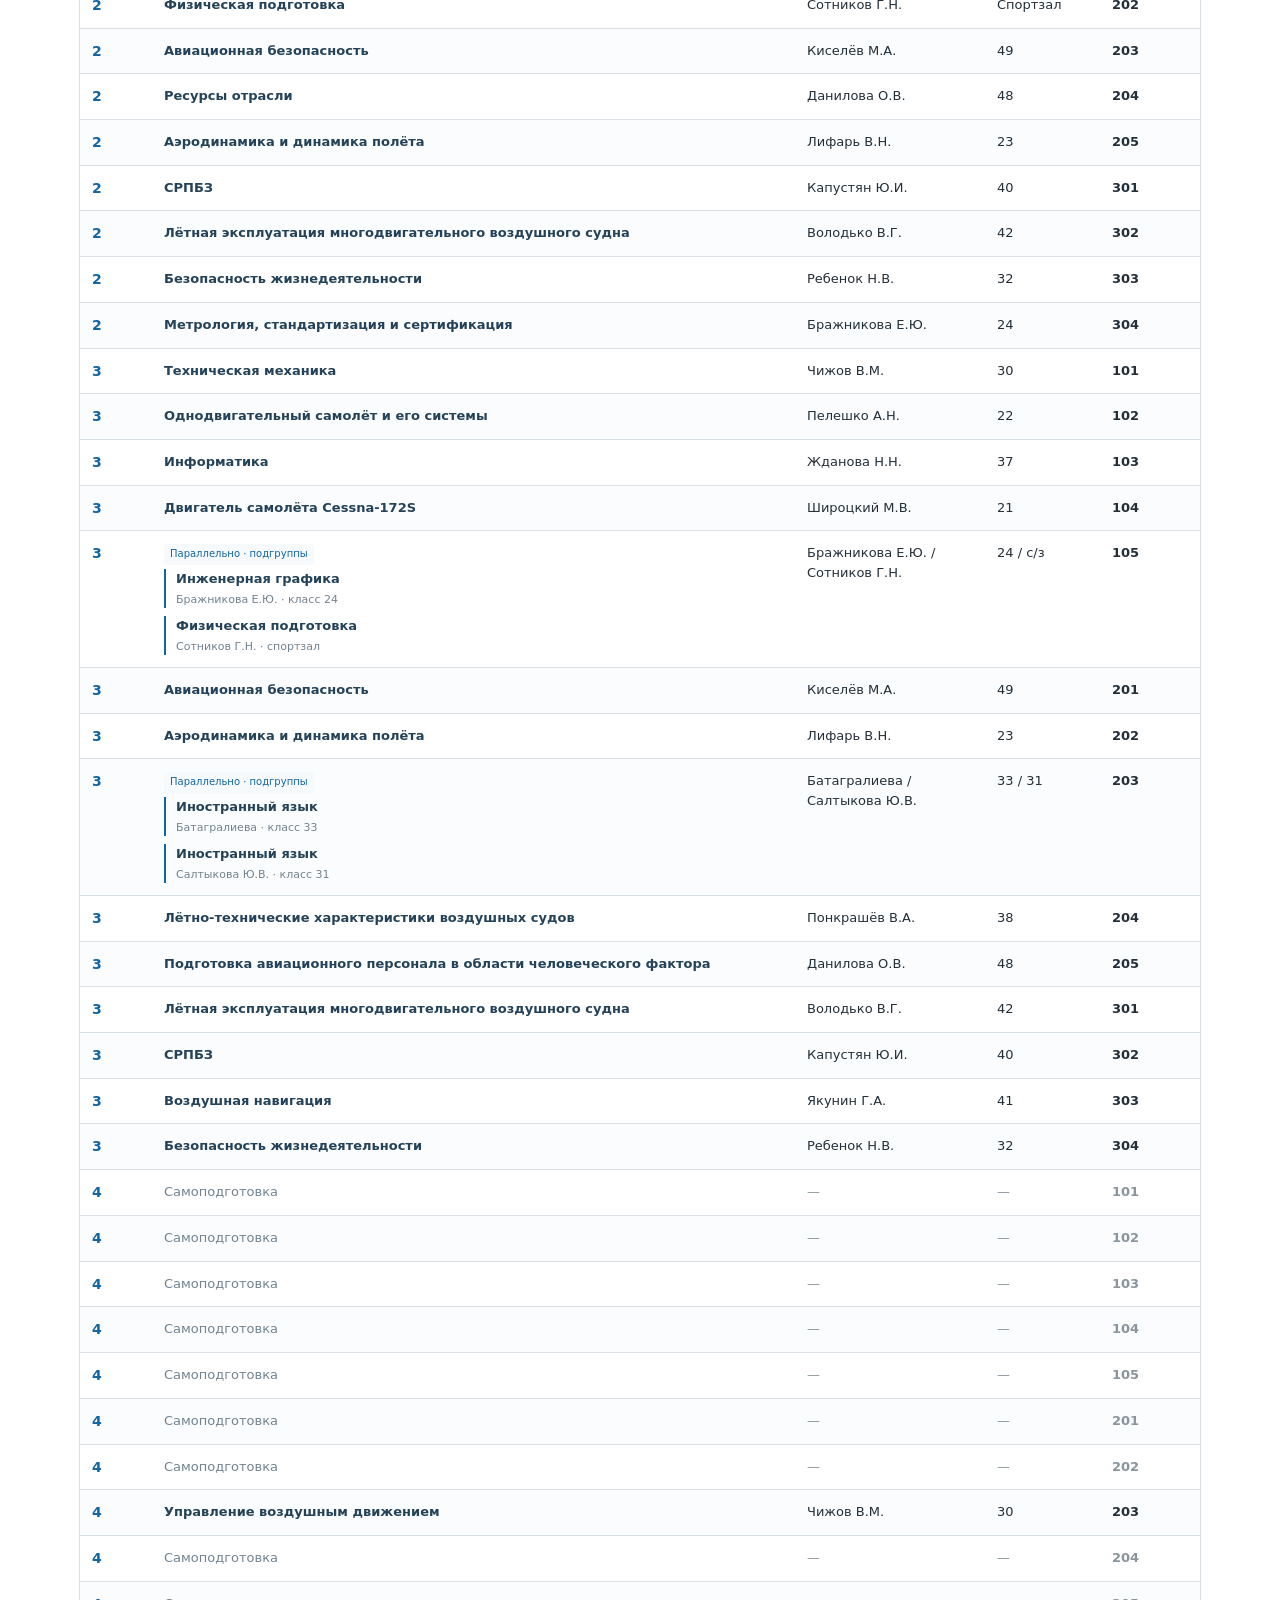
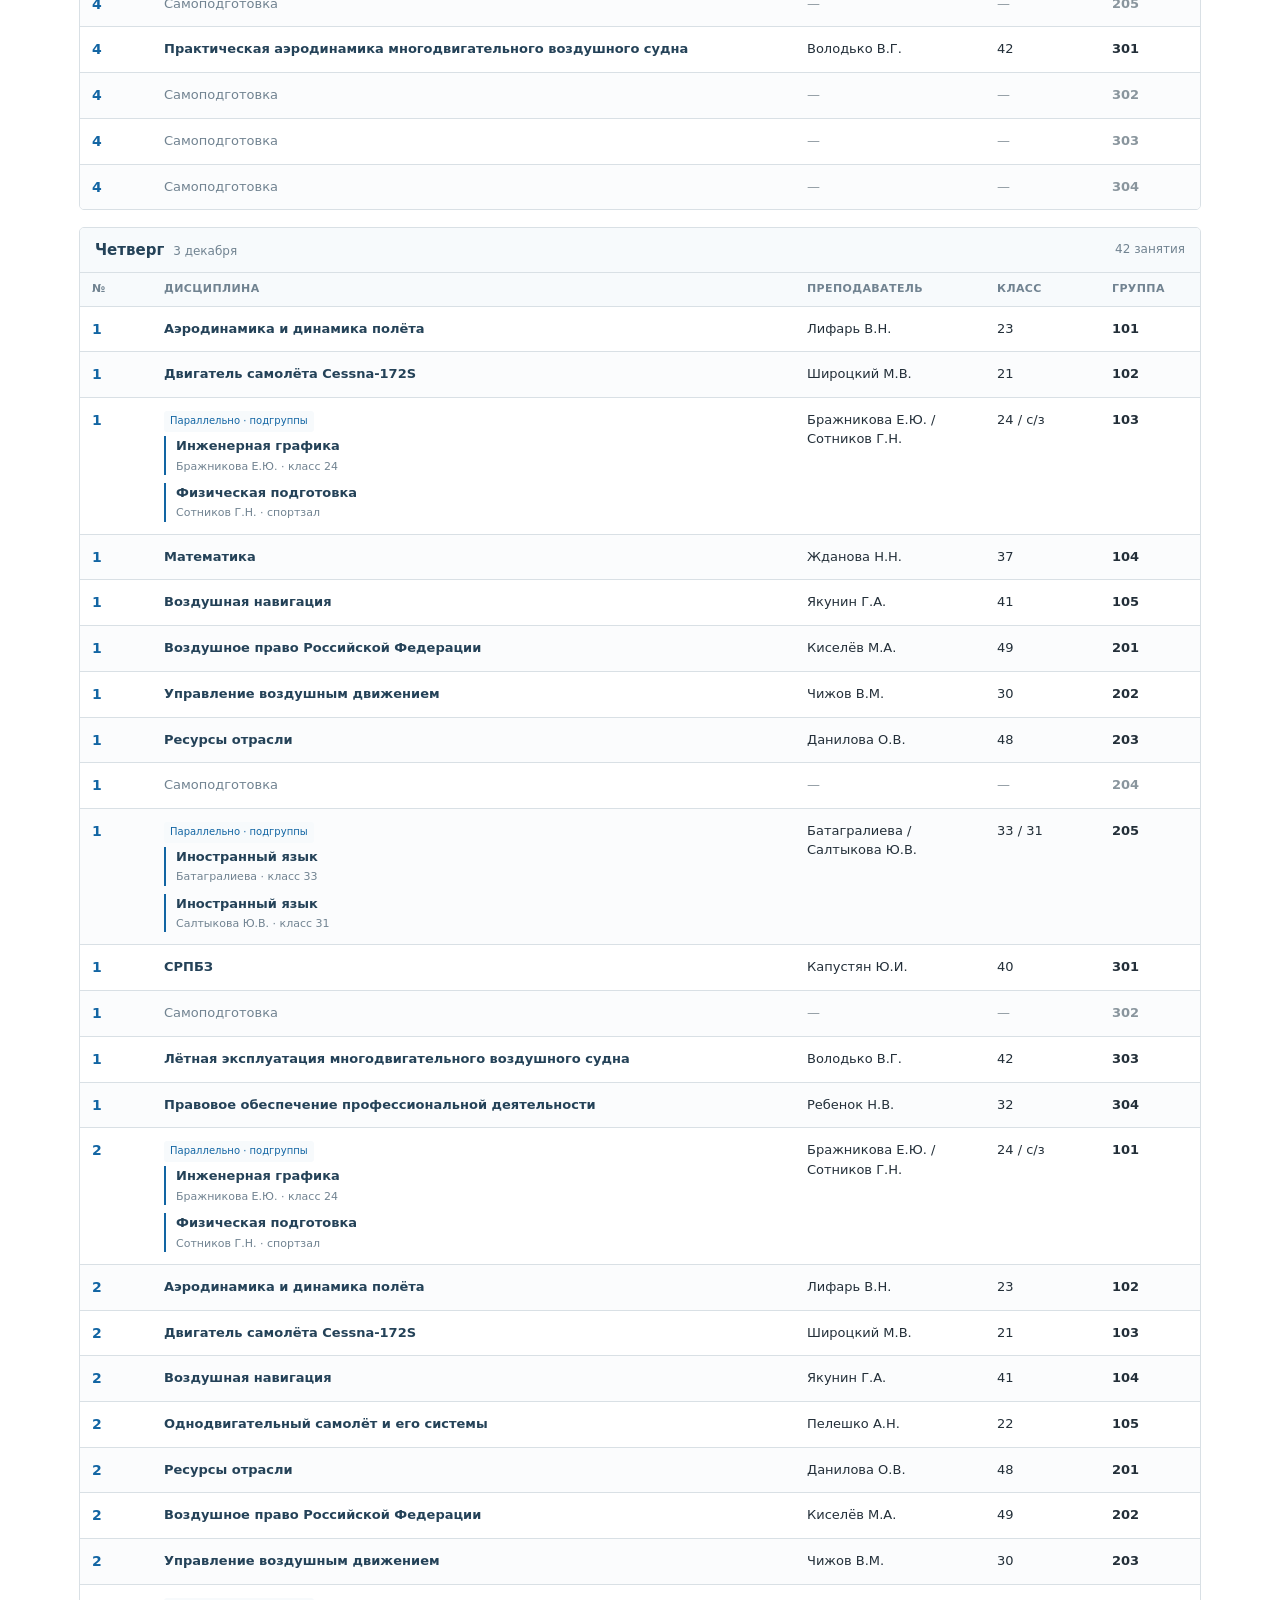
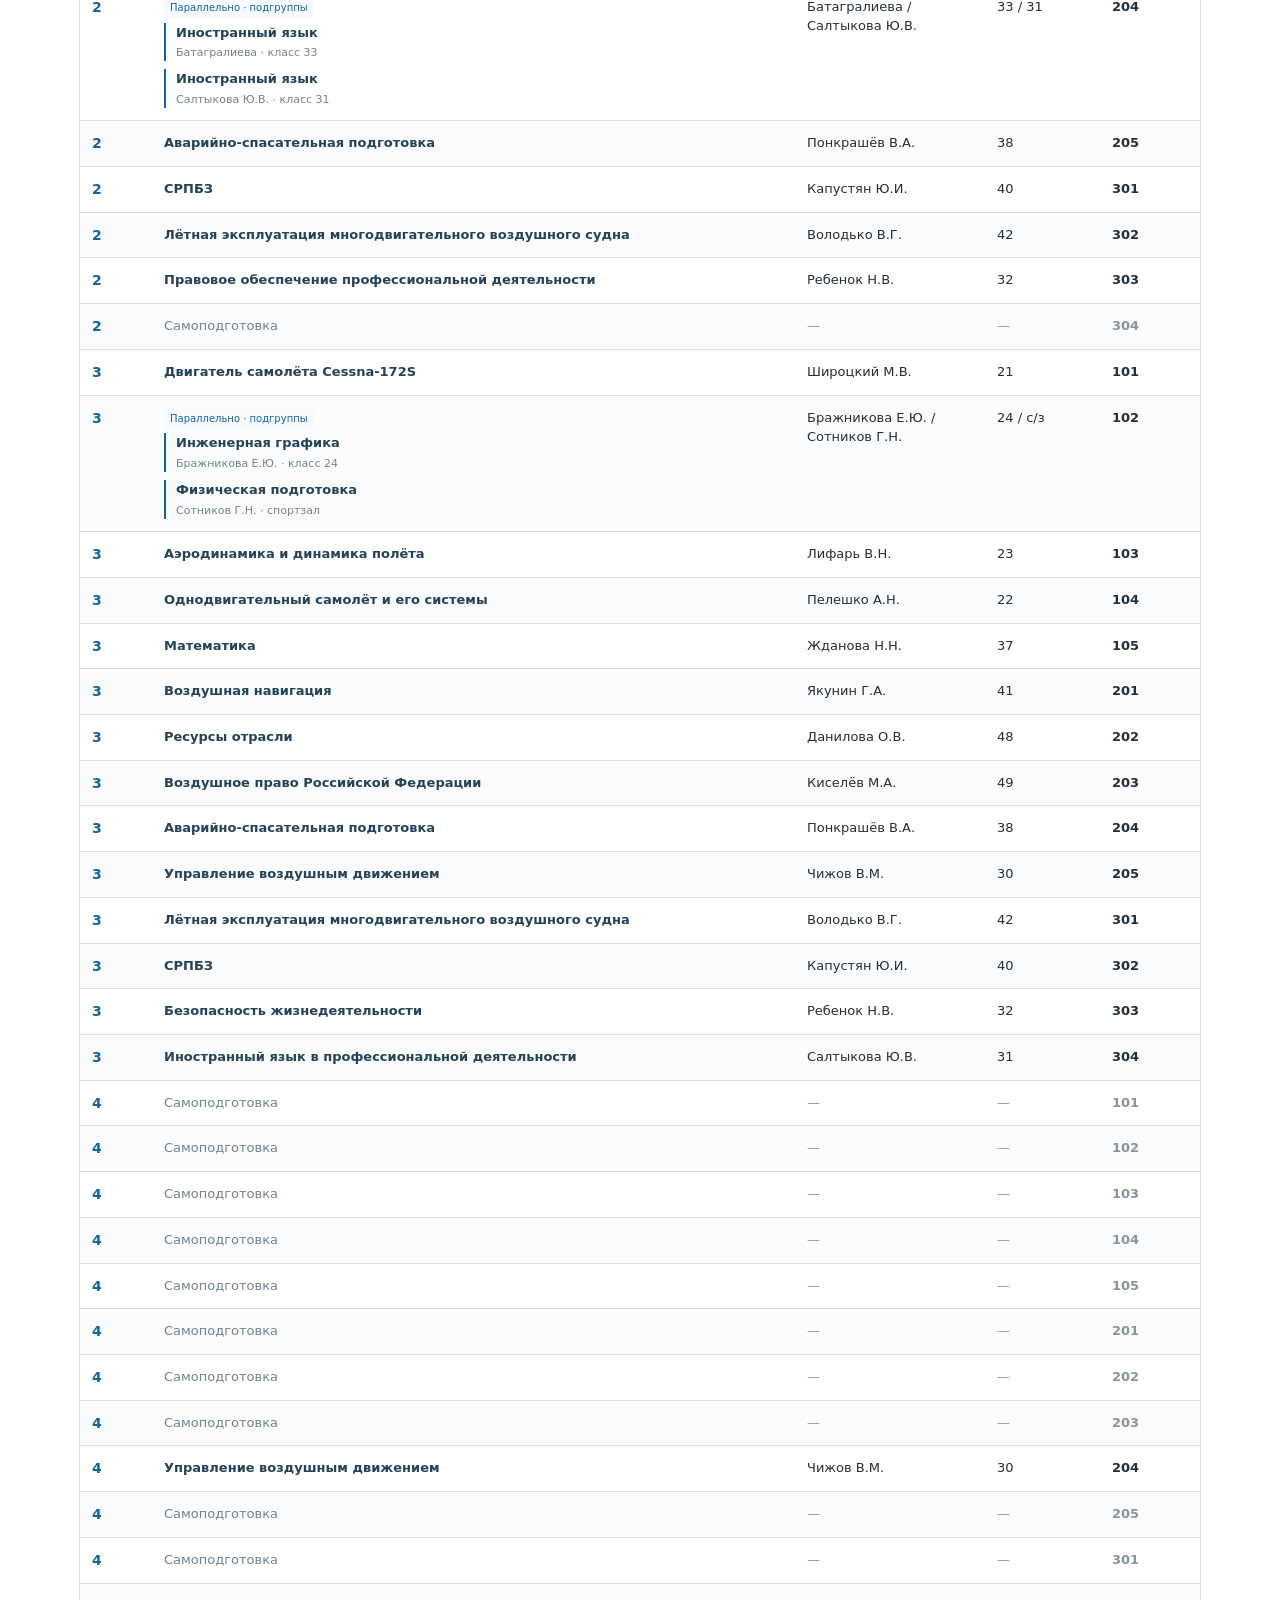
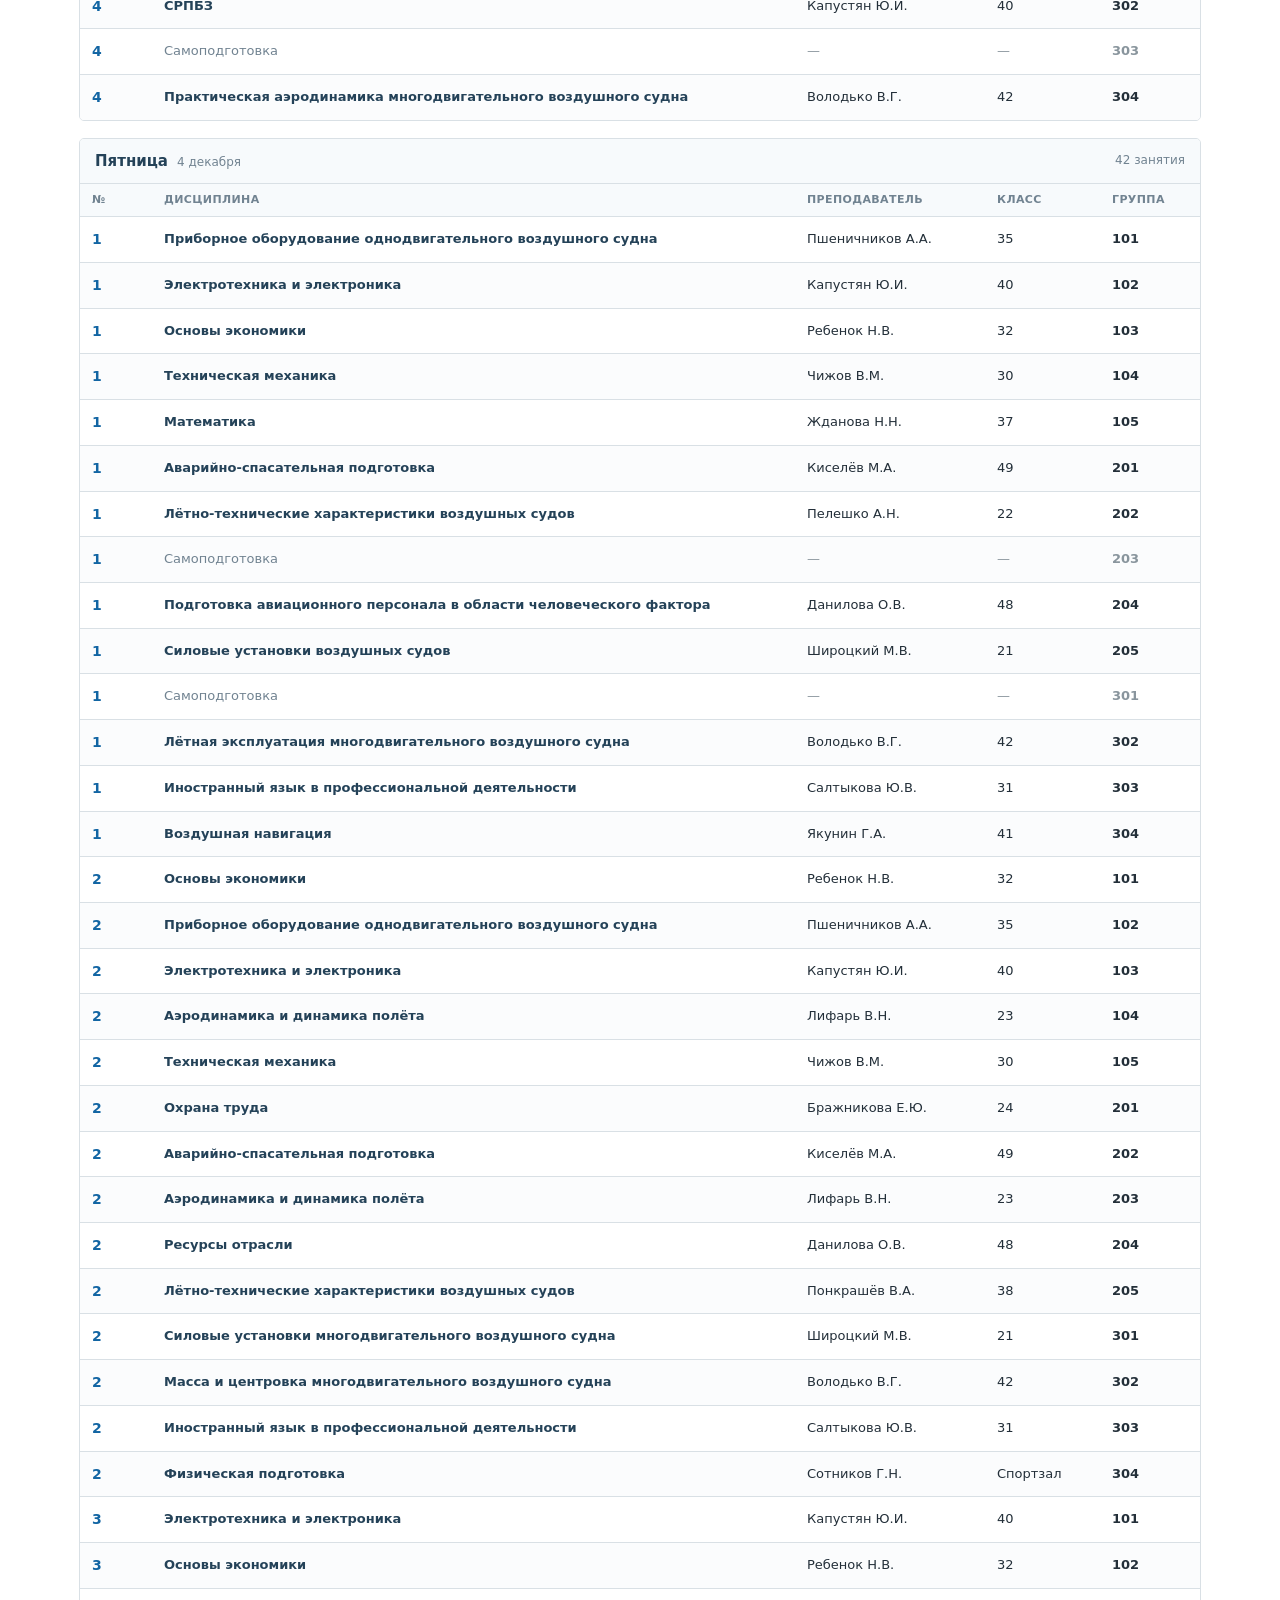
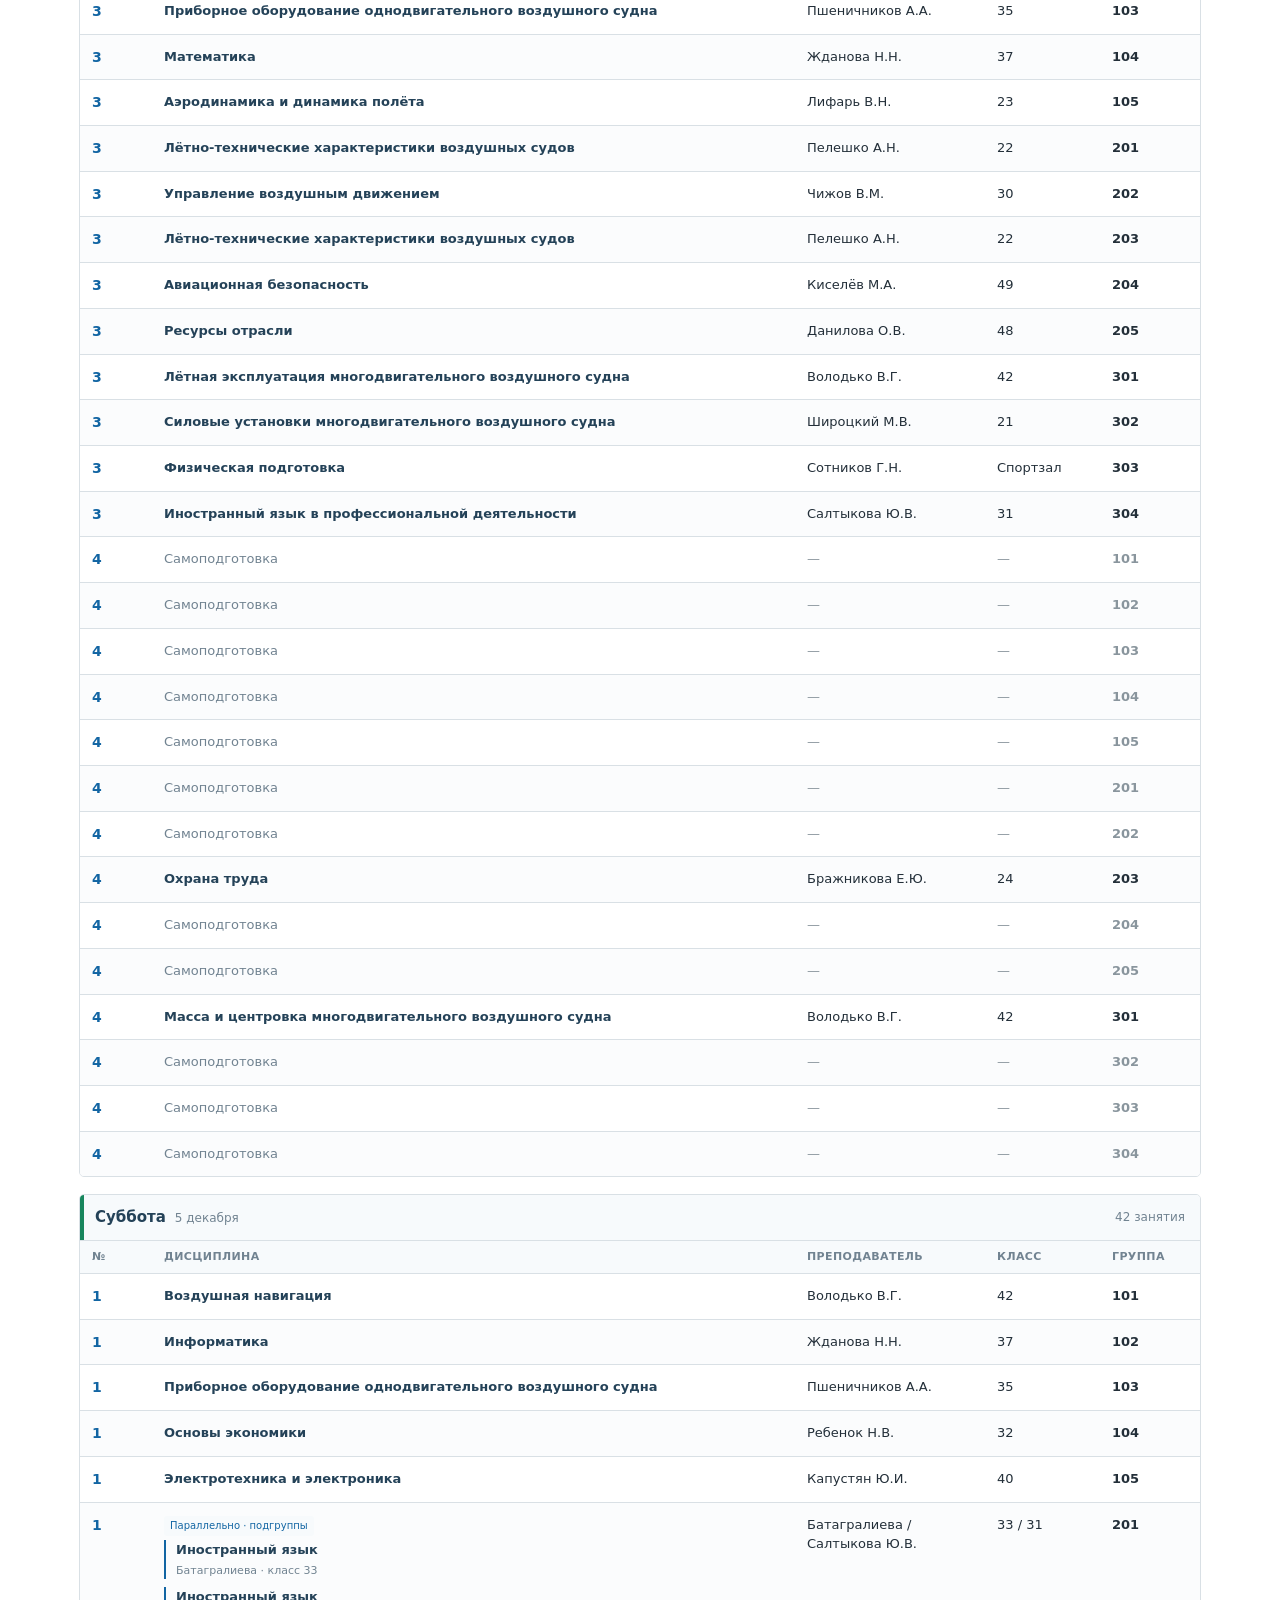
==== commit 8fabac9f: "Add files via upload" ====
--- a/index.html
+++ b/index.html
@@ -43,6 +43,12 @@
       .site-header #themeToggle{grid-column:2;grid-row:1;justify-self:end}
       .site-header #installAppBtn{grid-column:1 / -1;grid-row:2;justify-self:end;margin:0 1px 2px;padding:5px 0;max-width:100%;white-space:normal;text-align:right}
     }
+    .week-card.current-week{position:relative;border-color:var(--t-green,#18865d)!important}
+    .week-card.current-week em{color:var(--t-green,#18865d)!important;font-weight:750}
+    .day.current-day>.day-head{box-shadow:inset 4px 0 0 var(--t-green,#18865d)!important}
+    #dayView{min-height:34px;max-width:190px;cursor:pointer}
+    .today-btn{white-space:nowrap;font-weight:700}
+    @media(max-width:520px){#dayView{max-width:140px}.result-controls{gap:6px}}
   </style>
 </head>
 <body>
@@ -66,6 +72,7 @@
     </form>
     <section aria-label="Найденное расписание">
       <div class="result-top"><div class="result-title"><h2 id="resultHeading">Все группы</h2><span id="resultMeta"></span></div><div class="result-controls">
+        <select id="dayView" class="mini-btn" aria-label="Просмотр дня"><option value="all">Все дни</option></select><button class="mini-btn today-btn" id="todayBtn" type="button">◉ Сегодня</button>
         <button class="mini-btn" id="showTeachers" type="button">♙ Преподаватели</button>
         <button class="mini-btn" id="editToggle" type="button">✎ Локальные правки</button>
         <button class="mini-btn" id="exportData" type="button">↓ JSON недели</button>
@@ -131,7 +138,25 @@
     function normalizeWeek(w){Object.values(w.groups||{}).forEach(g=>Object.values(g.days||{}).forEach(d=>d.lessons.forEach(normalizeLesson)));return w}
     function teacherForLesson(l){return l.variants?.length?l.variants.map(v=>teacherName(v.teacherId,v.teacher)).join(' / '):teacherName(l.teacherId,l.teacher)}
     function teacherMatches(l,id){return (l.variants?.length?l.variants:[l]).some(v=>(idForTeacher(v.teacher)||v.teacherId)===id)}
-    const state={week:null,data:null,group:'',teacher:'',room:'',text:'',edit:false,editing:null};
+    const state={week:null,data:null,group:'',teacher:'',room:'',text:'',edit:false,editing:null,dayView:'all',todayNotice:''};
+    // Use the visitor's calendar date, not the build date or the last published week.
+    const todayISO=()=>{const d=new Date();return [d.getFullYear(),String(d.getMonth()+1).padStart(2,'0'),String(d.getDate()).padStart(2,'0')].join('-')};
+    const todayWeek=()=>{const d=new Date();d.setHours(12,0,0,0);d.setDate(d.getDate()-(d.getDay()+6)%7);return [d.getFullYear(),String(d.getMonth()+1).padStart(2,'0'),String(d.getDate()).padStart(2,'0')].join('-')};
+    function initialWeek(){const current=todayWeek();if(allWeeks.includes(current))return current;
+      const n=Date.parse(current);return allWeeks.reduce((best,w)=>!best||Math.abs(Date.parse(w)-n)<Math.abs(Date.parse(best)-n)?w:best,'')}
+    function syncDayView(){const select=$('dayView');if(!select)return;select.innerHTML='<option value="all">'+esc(I18n.localize('Все дни'))+'</option>'+dates().map(date=>'<option value="'+date+'">'+esc(dayName(date).replace(/^./,c=>c.toUpperCase())+' · '+niceDate(date))+'</option>').join('');if(state.dayView!=='all'&&!dates().includes(state.dayView)){
+      if(state.dayView===todayISO()&&new Date().getDay()===0){
+         select.insertAdjacentHTML('beforeend','<option value="'+state.dayView+'">'+esc(I18n.localize('Воскресенье')+' · '+niceDate(state.dayView))+'</option>');
+      }else state.dayView='all';
+    }select.value=state.dayView}
+    async function jumpToday(){const date=todayISO(),week=todayWeek();if(!allWeeks.includes(week)){
+      state.todayNotice='Расписание на текущую неделю ещё не загружено.';
+      state.dayView='all';render();return;
+    }
+      if(state.week!==week)await loadWeekAsync(week);
+      state.dayView=date;state.todayNotice=new Date().getDay()===0?'Сегодня воскресенье — занятий нет.':'';
+      render();const todayCard=document.getElementById('day-'+date);if(todayCard)todayCard.scrollIntoView({block:'start',behavior:'smooth'});
+    }
     const niceDate=s=>I18n.date(s,{day:'numeric',month:'long'});
     const dayName=s=>I18n.date(s,{weekday:'long'});
     const dates=()=>Array.from({length:6},(_,i)=>{const [y,m,d]=state.week.split('-').map(Number);return new Date(Date.UTC(y,m-1,d+i)).toISOString().slice(0,10)});
@@ -171,7 +196,7 @@
       return true;
     }
     const filtered=()=>lessonRows().filter(passes);
-    function renderWeekNav(){ $('weekNav').innerHTML=allWeeks.map(w=>{const data=src[w]||manifest.find(m=>m.weekStart===w),selected=w===state.week,archive=w!==allWeeks[allWeeks.length-1];return '<button class="week-card '+(archive?'archive ':'')+(selected?'selected':'')+'" data-week="'+w+'" aria-pressed="'+selected+'"><strong>'+I18n.week(data.academicWeek)+'</strong><span>'+niceDate(w)+' — '+niceDate(data.weekEnd)+'</span><em>'+(archive?'Архив':'Новая неделя')+'</em></button>'}).join('');
+    function renderWeekNav(){ $('weekNav').innerHTML=allWeeks.map(w=>{const data=src[w]||manifest.find(m=>m.weekStart===w),selected=w===state.week,archive=w!==allWeeks[allWeeks.length-1],current=w===todayWeek();return '<button class="week-card '+(archive?'archive ':'')+(selected?'selected':'')+(current?' current-week':'')+'" data-week="'+w+'" aria-pressed="'+selected+'"><strong>'+I18n.week(data.academicWeek)+'</strong><span>'+niceDate(w)+' — '+niceDate(data.weekEnd)+'</span><em>'+(current?'● '+I18n.localize('Текущая неделя'):(archive?'Архив':'Новая неделя'))+'</em></button>'}).join('');
       for(const b of $('weekNav').querySelectorAll('[data-week]'))b.addEventListener('click',()=>{loadWeekAsync(b.dataset.week)});
     }
     function editButton(row){if(!state.edit)return '';return '<button type="button" class="edit-link" data-edit="'+esc(row.lesson.id)+'" data-group="'+esc(row.group)+'" data-date="'+esc(row.date)+'">изменить</button>'}
@@ -184,7 +209,7 @@
     function tableRow(row,multi){const l=row.lesson,self=l.kind==='self_study';return '<tr class="'+(self?'self-row':'')+'"><td class="pair-cell"><span class="pair-no">'+esc(l.number)+'</span></td><td class="subject-cell">'+lessonSubject(l)+editButton(row)+(l.reviewNote?'<div class="review-note">'+esc(l.reviewNote)+'</div>':'')+'</td><td class="person-cell">'+teacherText(l)+'</td><td class="room-cell">'+roomText(l)+'</td>'+(multi?'<td class="group-cell"><b>'+esc(row.group)+'</b></td>':'')+'</tr>'}
     function render(){const data=state.data,all=filtered(),multi=!state.group;
       $('periodSubheading').textContent=I18n.week(data.academicWeek)+' · '+niceDate(data.weekStart)+' — '+niceDate(data.weekEnd)+' · '+data.weekStart.slice(0,4);
-      renderWeekNav();
+      renderWeekNav();syncDayView();
       $('editToggle').classList.toggle('is-active',state.edit);$('editToggle').textContent=state.edit?'✓ Режим правок включён':'✎ Локальные правки';
       const groupKnown=!!data.groups[state.group],isMissing=state.group&&!groupKnown;let title=multi?'Все группы':state.group;
       if(state.teacher)title='Преподаватель: '+teacherName(state.teacher,'');if(state.room)title='Аудитория: '+state.room;
@@ -195,15 +220,16 @@
       if(isMissing)notes.push('<div class="status-note warning">Для группы '+esc(state.group)+' на эту неделю данные пока не загружены. Это не означает, что занятий нет. <button type="button" class="edit-link" id="switchAll">Посмотреть доступные группы</button></div>');
       else if(!state.group&&Object.keys(data.groups).length<15)notes.push('<div class="status-note">На эту неделю загружено '+Object.keys(data.groups).length+' из 15 групп. Остальные появятся после получения расписания.</div>');
       if(state.edit)notes.push('<div class="status-note warning">Режим локальных правок: изменения видны только в этом браузере. После проверки скачайте JSON недели, чтобы включить их в опубликованную версию.</div>');
-      if(archived&&!state.edit)notes.push('<div class="status-note">Архивная неделя. Данные сохранены отдельно от новой недели.</div>');
+      if(state.todayNotice)notes.push('<div class="status-note">'+esc(I18n.localize(state.todayNotice))+'</div>');
+      if(archived&&!state.edit&&state.week!==todayWeek())notes.push('<div class="status-note">Архивная неделя. Данные сохранены отдельно от новой недели.</div>');
       $('messageArea').innerHTML=notes.join('');const s=$('switchAll');if(s)s.onclick=()=>{state.group='';$('filterGroup').value='';render()};
-      let html='';for(const date of dates()){
+      let html='';for(const date of (state.dayView==='all'?dates():[state.dayView])){
         const rows=all.filter(r=>r.date===date).sort((a,b)=>a.lesson.number-b.lesson.number||sortText(a.group,b.group));
         const n=rows.filter(r=>r.lesson.kind!=='self_study').length;
-        if(!rows.length&&state.teacher||!rows.length&&state.room||!rows.length&&state.text)continue;
+        if(!rows.length&&date!==todayISO()&&(state.teacher||state.room||state.text))continue;
         if(!rows.length&&isMissing)continue;
-        html+='<section class="day"><div class="day-head"><div><strong>'+dayName(date).replace(/^./,c=>c.toUpperCase())+'</strong><span>'+niceDate(date)+'</span></div><div class="day-extra">'+lessonCount(n)+(state.edit&&state.group&&data.groups[state.group]?'<button type="button" class="add-day" data-add="'+date+'">+ Добавить</button>':'')+'</div></div>';
-        if(!rows.length)html+='<div class="empty-day">Занятий не указано</div>';else html+='<table class="schedule"><thead><tr><th class="col-pair">№</th><th class="col-subject">Дисциплина</th><th class="col-person">Преподаватель</th><th class="col-room">Класс</th>'+(multi?'<th class="col-group">Группа</th>':'')+'</tr></thead><tbody>'+rows.map(r=>tableRow(r,multi)).join('')+'</tbody></table>';
+        html+='<section id="day-'+date+'" class="day '+(date===todayISO()?'current-day':'')+'"><div class="day-head"> <div><strong>'+dayName(date).replace(/^./,c=>c.toUpperCase())+'</strong><span>'+niceDate(date)+'</span></div><div class="day-extra">'+lessonCount(n)+(state.edit&&state.group&&data.groups[state.group]&&dates().includes(date)?'<button type="button" class="add-day" data-add="'+date+'">+ Добавить</button>':'')+'</div></div>';
+        if(!rows.length)html+='<div class="empty-day">'+(date===todayISO()&&new Date().getDay()===0?'Сегодня воскресенье — занятий нет.':'Занятий не указано')+'</div>';else html+='<table class="schedule"><thead><tr><th class="col-pair">№</th><th class="col-subject">Дисциплина</th><th class="col-person">Преподаватель</th><th class="col-room">Класс</th>'+(multi?'<th class="col-group">Группа</th>':'')+'</tr></thead><tbody>'+rows.map(r=>tableRow(r,multi)).join('')+'</tbody></table>';
         html+='</section>';
       }
       $('results').innerHTML=html||'<div class="empty-all"><b>'+(isMissing?'Расписание пока не загружено':'Ничего не найдено')+'</b>'+(isMissing?'Выберите другую группу или откройте предыдущую неделю.':'Попробуйте изменить фильтры или очистить поиск.')+'</div>';
@@ -233,7 +259,7 @@
       const embedded=$('embeddedArchive');
       if(embedded){const bundle=JSON.parse(embedded.textContent);registerTeachers(bundle.teachers.teachers);registerSubjects(bundle.subjects?.subjects||[]);manifest=bundle.manifest;Object.assign(src,bundle.weeks)}
       else {const [mf,td,sd]=await Promise.all([fetch('./data/weeks/manifest.json').then(r=>{if(!r.ok)throw new Error('manifest');return r.json()}),fetch('./data/teachers.json').then(r=>{if(!r.ok)throw new Error('teachers');return r.json()}),fetch('./data/subjects.json').then(r=>{if(!r.ok)throw new Error('subjects');return r.json()})]);manifest=mf;registerTeachers(td.teachers);registerSubjects(sd.subjects)}
-      allWeeks=manifest.map(m=>m.weekStart).sort();state.group=readPreferredGroup();state.week=allWeeks[allWeeks.length-1];await loadWeekAsync(state.week)
+      allWeeks=manifest.map(m=>m.weekStart).sort();state.group=readPreferredGroup();state.week=initialWeek();await loadWeekAsync(state.week)
     }
     function renderTeacherDirectory(){
       const query=$('teachersSearch').value.trim().toLocaleLowerCase('ru');
@@ -245,6 +271,7 @@
       });
     }
 
+    $('dayView').onchange=()=>{state.dayView=$('dayView').value;state.todayNotice='';render()};$('todayBtn').onclick=()=>jumpToday().catch(console.error);
     $('showTeachers').onclick=()=>{$('teachersSearch').value='';renderTeacherDirectory();$('teachersDialog').showModal()};
     $('closeTeachers').onclick=()=>$('teachersDialog').close();
     $('teachersSearch').oninput=renderTeacherDirectory;
--- a/assets/themes.css
+++ b/assets/themes.css
@@ -290,3 +290,281 @@
 :root[data-theme="simple"] body,:root[data-theme="simple"] button,
 :root[data-theme="simple"] input,:root[data-theme="simple"] select{font-family:Arial,Helvetica,sans-serif!important}
 @media print{:root[data-theme="notebook"] body{background:#fff!important}}
+
+
+/* Cabin Mi-8: self-contained skin for the existing layout, no external assets. */
+:root[data-theme="mi8"] {
+  --t-bg:#2e5354;
+  --t-panel:#426966;
+  --t-panel2:#345c5a;
+  --t-row:#3b615f;
+  --t-text:#f5f7f2;
+  --t-title:#fffdf5;
+  --t-muted:#d7e5e1;
+  --t-border:#7b9994;
+  --t-accent:#fff5de;
+  --t-accent-hover:#ffffff;
+  --t-accent-text:#214340;
+  --t-soft:#557a75;
+  --t-filter:#385f5e;
+  --t-input:#2b5050;
+  --t-green:#f1f4e8;
+  --t-pink:#fff5e6;
+  --t-radius:5px;
+  --t-font:'Bahnschrift','Segoe UI',Tahoma,Arial,sans-serif;
+  --t-display-font:'Bahnschrift SemiCondensed','Bahnschrift','Arial Narrow',Tahoma,Arial,sans-serif;
+  --t-warn-bg:#796548;
+  --t-warn-ink:#fff8df;
+}
+:root[data-theme="mi8"][data-mode="dark"] {
+  /* Milky instrument lettering takes on a warm red tint from red cockpit light. */
+  --t-bg:#06100f;
+  --t-panel:#0b1d1b;
+  --t-panel2:#102522;
+  --t-row:#0e211e;
+  --t-text:#f0ccc5;
+  --t-title:#ffe0d7;
+  --t-muted:#cda49e;
+  --t-border:#3a514b;
+  --t-accent:#efaca0;
+  --t-accent-hover:#ffd1c5;
+  --t-accent-text:#1a1d1b;
+  --t-soft:#29372e;
+  --t-filter:#0d1e1c;
+  --t-input:#0a1716;
+  --t-green:#f1c3b9;
+  --t-pink:#ffb4a8;
+  --t-warn-bg:#3f2021;
+  --t-warn-ink:#ffcbc1;
+}
+/* Cabinet-grade matte finish: fine brushing, no fake dashboard or altered table structure. */
+:root[data-theme="mi8"] body {
+  background-color:var(--t-bg)!important;
+  background-image:
+    repeating-linear-gradient(91deg,rgba(255,255,255,.011) 0,rgba(255,255,255,.011) 1px,transparent 1px,transparent 6px),
+    linear-gradient(135deg,rgba(8,31,34,.25),transparent 42%,rgba(15,32,28,.12))!important;
+}
+:root[data-theme="mi8"][data-mode="dark"] body {
+  background-image:
+    repeating-linear-gradient(91deg,rgba(197,221,218,.008) 0,rgba(197,221,218,.008) 1px,transparent 1px,transparent 9px),
+    linear-gradient(135deg,#050c0c,transparent 43%,#07100f)!important;
+}
+:root[data-theme="mi8"] .top-rule {
+  height:5px;
+  background:repeating-linear-gradient(90deg,#cbd7d0 0 26px,#627f7a 26px 28px,#aebeb5 28px 30px)!important;
+  border-bottom:1px solid #162c2b;
+}
+:root[data-theme="mi8"][data-mode="dark"] .top-rule {
+  background:repeating-linear-gradient(90deg,#671f20 0 18px,#ac3831 18px 20px,#4b1a1b 20px 24px)!important;
+  border-color:#2d0e0e;
+  box-shadow:0 0 9px #bb37342f;
+}
+:root[data-theme="mi8"] .site-header,
+:root[data-theme="mi8"] .filter-panel,
+:root[data-theme="mi8"] .day,
+:root[data-theme="mi8"] .week-card {
+  box-shadow:inset 0 1px 0 #ffffff19,0 2px 7px #102e2c26!important;
+}
+:root[data-theme="mi8"] .day-head {
+  background-image:
+    radial-gradient(circle at 13px 12px,#b5c7bf 0 1px,#1e3d3b 2px 4px,transparent 5px),
+    radial-gradient(circle at calc(100% - 13px) 12px,#b5c7bf 0 1px,#1e3d3b 2px 4px,transparent 5px)!important;
+}
+:root[data-theme="mi8"][data-mode="dark"] .day-head {
+  background-image:
+    radial-gradient(circle at 13px 12px,#a69c90 0 1px,#1b2928 2px 4px,transparent 5px),
+    radial-gradient(circle at calc(100% - 13px) 12px,#a69c90 0 1px,#1b2928 2px 4px,transparent 5px)!important;
+}
+:root[data-theme="mi8"] .headline h1,
+:root[data-theme="mi8"] .brand-text strong,
+:root[data-theme="mi8"] .result-title h2,
+:root[data-theme="mi8"] .day-head strong,
+:root[data-theme="mi8"] .week-card strong {
+  letter-spacing:.025em;
+  font-family:var(--t-display-font)!important;
+}
+:root[data-theme="mi8"] .filter-field label,
+:root[data-theme="mi8"] .language-control label,
+:root[data-theme="mi8"] .theme-control label {
+  letter-spacing:.045em;
+  font-weight:650;
+}
+:root[data-theme="mi8"] .week-card.selected {
+  border:1px solid #f0f4e2!important;
+  background:#587d78!important;
+  box-shadow:inset 3px 0 0 #fff5df,0 0 0 1px #fff7de36!important;
+}
+:root[data-theme="mi8"][data-mode="dark"] .week-card.selected {
+  border-color:#a75c52!important;
+  background:#1b2a28!important;
+  box-shadow:inset 3px 0 0 #d77463,0 0 10px #cf4a2c22!important;
+}
+:root[data-theme="mi8"] .theme-toggle {
+  border-radius:3px!important;
+  border:1px solid var(--t-border)!important;
+  background:var(--t-panel2)!important;
+  color:var(--t-title)!important;
+  box-shadow:inset 0 1px 0 #ffffff26!important;
+}
+:root[data-theme="mi8"] .theme-toggle:hover{background:var(--t-soft)!important}
+:root[data-theme="mi8"] .btn-primary {
+  font-weight:700;
+  letter-spacing:.018em;
+  box-shadow:inset 0 1px 0 #ffffff42,0 2px 0 #15353450!important;
+}
+:root[data-theme="mi8"][data-mode="dark"] .btn-primary {
+  background:#6b2424!important;
+  border-color:#ba5d4d!important;
+  color:#ffe1d9!important;
+  box-shadow:inset 0 1px 0 #efa79b40,0 0 14px #bd33251c!important;
+}
+:root[data-theme="mi8"][data-mode="dark"] .btn-primary:hover {
+  background:#85302d!important;
+}
+/* Night illumination: letters are red-tinted themselves, plus a gentle unflickering red halo. */
+:root[data-theme="mi8"][data-mode="dark"] .brand-text strong,
+:root[data-theme="mi8"][data-mode="dark"] .brand-accent,
+:root[data-theme="mi8"][data-mode="dark"] .headline h1,
+:root[data-theme="mi8"][data-mode="dark"] .result-title h2,
+:root[data-theme="mi8"][data-mode="dark"] .day-head strong,
+:root[data-theme="mi8"][data-mode="dark"] .week-card strong {
+  color:#ffe0d7!important;
+  text-shadow:0 0 3px #ec645f70,0 0 9px #d7373037!important;
+}
+:root[data-theme="mi8"][data-mode="dark"] .schedule .lesson-name,
+:root[data-theme="mi8"][data-mode="dark"] .schedule .pair-no,
+:root[data-theme="mi8"][data-mode="dark"] .meta-line,
+:root[data-theme="mi8"][data-mode="dark"] .filter-field label,
+:root[data-theme="mi8"][data-mode="dark"] .header-right strong {
+  color:#f3d1c9!important;
+  text-shadow:0 0 2px #ed68604c,0 0 7px #c9362d1b!important;
+}
+:root[data-theme="mi8"][data-mode="dark"] .week-card.selected,
+:root[data-theme="mi8"][data-mode="dark"] .theme-toggle,
+:root[data-theme="mi8"][data-mode="dark"] .day {
+  box-shadow:inset 0 1px 0 #e45a4720,0 2px 12px #0005!important;
+}
+:root[data-theme="mi8"][data-mode="dark"] .theme-toggle {
+  border-color:#a5594d!important;
+  color:#ffd7cd!important;
+  box-shadow:inset 0 0 0 1px #e35c4438,0 0 11px #c43b2e2b!important;
+}
+:root[data-theme="mi8"][data-mode="dark"] .day-head {
+  border-bottom:1px solid #7c423b!important;
+}
+:root[data-theme="mi8"][data-mode="dark"] .week-card.selected {
+  box-shadow:inset 3px 0 0 #d77463,0 0 10px #cf4a2c22!important;
+}
+:root[data-theme="mi8"][data-mode="dark"] .day-head .day-extra,
+:root[data-theme="mi8"][data-mode="dark"] .day-head span {
+  color:#dcb4aa!important;
+}
+:root[data-theme="mi8"][data-mode="dark"] .top-rule{opacity:.95}
+@media(prefers-reduced-motion:reduce){:root[data-theme="mi8"] *{transition:none!important}}
+@media print {
+  :root[data-theme="mi8"] body{background:#fff!important;background-image:none!important}
+  :root[data-theme="mi8"] *{text-shadow:none!important;box-shadow:none!important}
+}
+
+/* Polish leftover blue defaults in the imported application skin. */
+:root[data-theme="mi8"] .install-link{
+  color:var(--t-title)!important;
+  border-bottom:1px solid var(--t-border)!important;
+  font-family:var(--t-display-font)!important;
+  letter-spacing:.025em;
+}
+:root[data-theme="mi8"][data-mode="dark"] .install-link{
+  color:#ffd4c9!important;
+  text-shadow:0 0 3px #f26a5d70!important;
+}
+:root[data-theme="mi8"] .status-note{
+  color:var(--t-title)!important;
+  background:var(--t-panel2)!important;
+  border-left-color:#d3e3d8!important;
+}
+:root[data-theme="mi8"][data-mode="dark"] .status-note{
+  border-left-color:#a65b50!important;
+  background:#152725!important;
+}
+:root[data-theme="mi8"] .status-note.warning{
+  background:var(--t-warn-bg)!important;
+  color:var(--t-warn-ink)!important;
+  border-left-color:#d8a86b!important;
+}
+:root[data-theme="mi8"] .pwa-note,
+:root[data-theme="mi8"] .result-meta,
+:root[data-theme="mi8"] .footer a{
+  color:var(--t-muted)!important;
+}
+:root[data-theme="mi8"][data-mode="dark"] .brand-logo{
+  filter:drop-shadow(0 0 5px #b33c342c)!important;
+}
+
+
+/* The tint follows ALL ordinary text, including smaller lesson details and control labels. */
+:root[data-theme="mi8"][data-mode="dark"] .schedule td,
+:root[data-theme="mi8"][data-mode="dark"] .schedule th,
+:root[data-theme="mi8"][data-mode="dark"] .schedule td.person-cell,
+:root[data-theme="mi8"][data-mode="dark"] .schedule td.room-cell,
+:root[data-theme="mi8"][data-mode="dark"] .schedule td.group-cell,
+:root[data-theme="mi8"][data-mode="dark"] .filter-field select,
+:root[data-theme="mi8"][data-mode="dark"] .filter-field input,
+:root[data-theme="mi8"][data-mode="dark"] .theme-control select,
+:root[data-theme="mi8"][data-mode="dark"] .language-control select,
+:root[data-theme="mi8"][data-mode="dark"] .week-card,
+:root[data-theme="mi8"][data-mode="dark"] .btn-plain,
+:root[data-theme="mi8"][data-mode="dark"] .mini-btn {
+  color:var(--t-text)!important;
+  text-shadow:0 0 3px rgba(225,76,64,.16)!important;
+}
+:root[data-theme="mi8"][data-mode="dark"] .schedule .lesson-name,
+:root[data-theme="mi8"][data-mode="dark"] .schedule .pair-no,
+:root[data-theme="mi8"][data-mode="dark"] .day-head strong,
+:root[data-theme="mi8"][data-mode="dark"] .result-title h2,
+:root[data-theme="mi8"][data-mode="dark"] .headline h1 {
+  color:var(--t-title)!important;
+  text-shadow:0 0 2px rgba(240,80,65,.4),0 0 10px rgba(191,34,25,.13)!important;
+}
+:root[data-theme="mi8"][data-mode="dark"] .day-head span,
+:root[data-theme="mi8"][data-mode="dark"] .day-head .day-extra,
+:root[data-theme="mi8"][data-mode="dark"] .meta-line,
+:root[data-theme="mi8"][data-mode="dark"] .self-row .lesson-name,
+:root[data-theme="mi8"][data-mode="dark"] .self-row .pair-no,
+:root[data-theme="mi8"][data-mode="dark"] .result-title span,
+:root[data-theme="mi8"][data-mode="dark"] .footer,
+:root[data-theme="mi8"][data-mode="dark"] .header-right,
+:root[data-theme="mi8"][data-mode="dark"] .header-right strong {
+  color:var(--t-muted)!important;
+  text-shadow:0 0 3px rgba(228,84,66,.13)!important;
+}
+:root[data-theme="mi8"][data-mode="dark"] .day-head{
+  background-image:linear-gradient(180deg,rgba(128,31,28,.055),transparent)!important;
+}
+/* Keep the day/night switch accessible even on small phones in this test page. */
+@media(max-width:750px){
+  :root[data-theme="mi8"] .header-right{display:flex!important;align-items:center;gap:8px}
+  :root[data-theme="mi8"] .header-right>span{display:none!important}
+  :root[data-theme="mi8"] .header-right .install-link{display:none!important}
+  :root[data-theme="mi8"] .header-inner{gap:10px}
+  :root[data-theme="mi8"] .brand-text strong{font-size:19px!important}
+  :root[data-theme="mi8"] .theme-toggle{width:38px;height:38px;flex-basis:38px}
+}
+
+
+
+/* Historic localization: old Cyrillic letters need fonts with sufficient coverage.
+   No downloadable fonts and no change to the selected palette or layout. */
+:root[lang="ru-pre"] .headline h1,
+:root[lang="ru-pre"] .week-card strong,
+:root[lang="ru-pre"] .day-head strong,
+:root[lang="ru-pre"] .lesson-name,
+:root[lang="ru-pre"] .editor-grid .cell-lesson span {
+  font-family:Georgia,'Times New Roman',serif!important;
+}
+:root[lang="ru-old"] .headline h1,
+:root[lang="ru-old"] .week-card strong,
+:root[lang="ru-old"] .day-head strong,
+:root[lang="ru-old"] .lesson-name,
+:root[lang="ru-old"] .editor-grid .cell-lesson span {
+  font-family:'Noto Serif','DejaVu Serif',Georgia,serif!important;
+}
